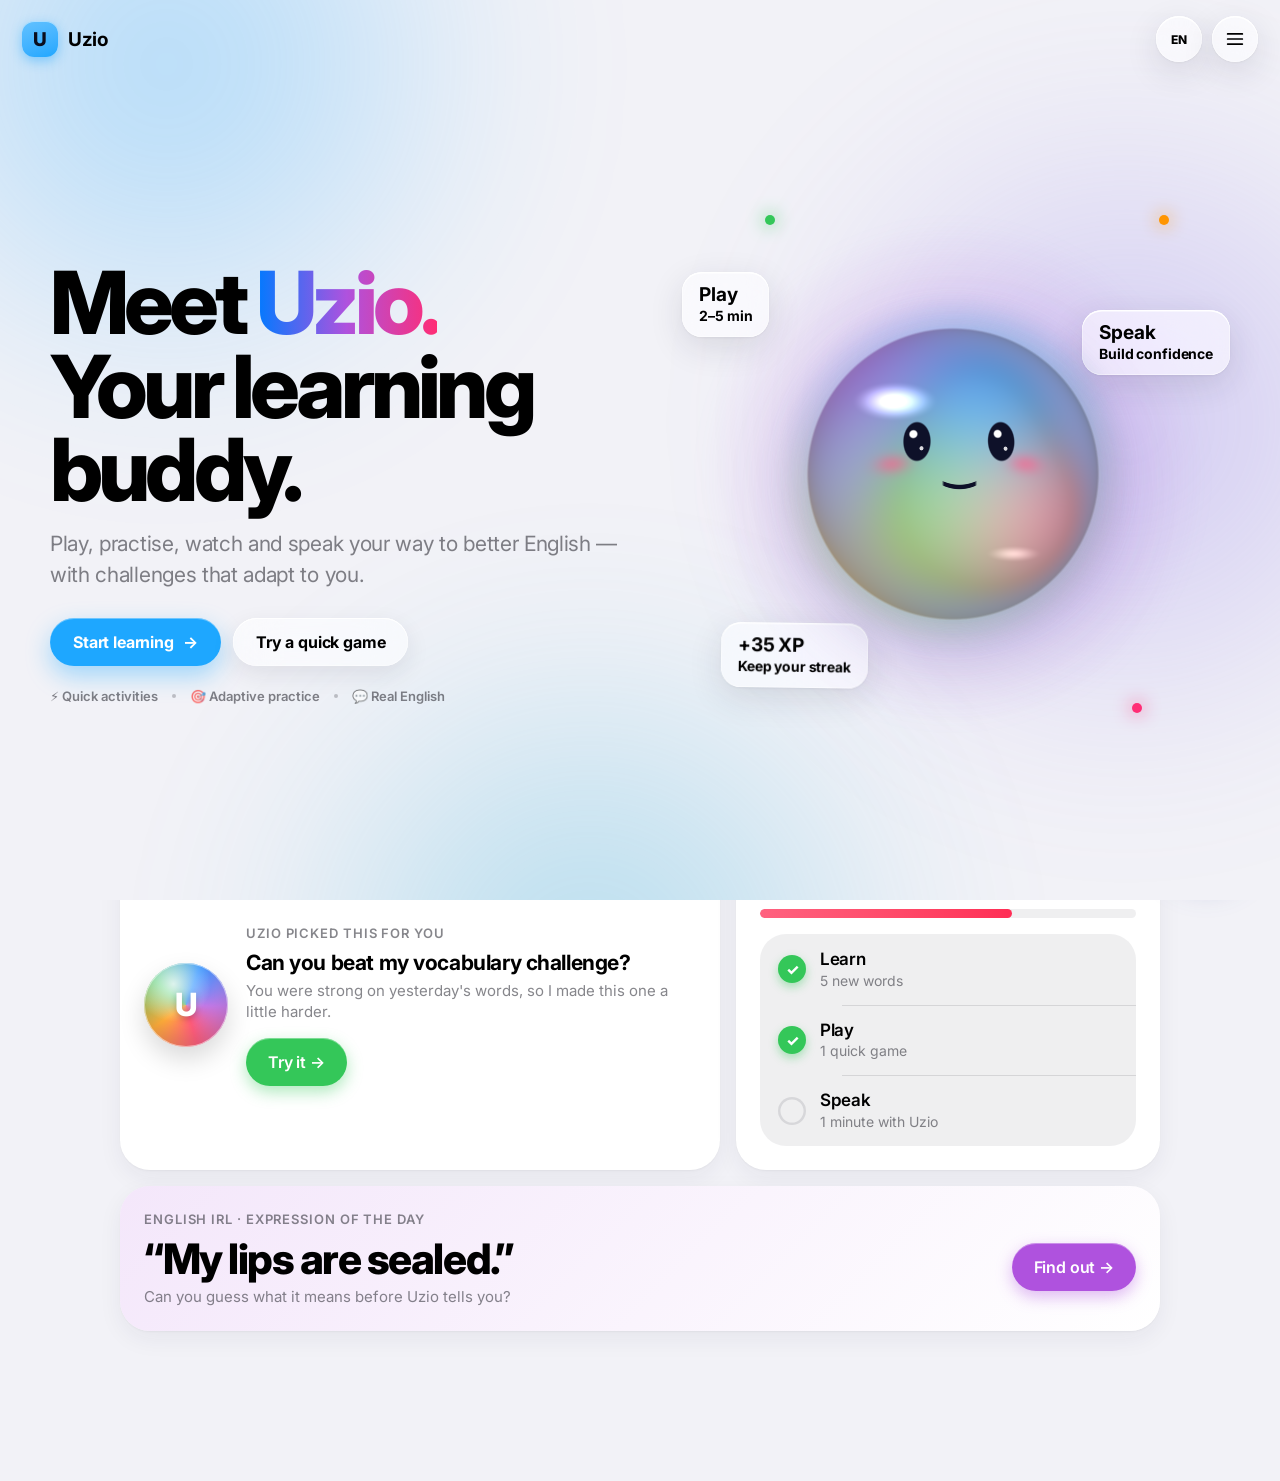
==== index.html @ 17de6596 "Create index.html" ====
<!doctype html>
<html lang="en">
<head>
<meta charset="utf-8">
<meta name="viewport" content="width=device-width,initial-scale=1,viewport-fit=cover">
<title>Uzio English</title>
<meta name="theme-color" content="#f2f2f7">
<link rel="preconnect" href="https://fonts.googleapis.com">
<link rel="preconnect" href="https://fonts.gstatic.com" crossorigin>
<link rel="stylesheet" href="https://fonts.googleapis.com/css2?family=Inter:wght@400;500;600;700;800&display=swap">
<style>
@property --accent { syntax: '<color>'; inherits: true; initial-value: #007AFF; }

:root {
  color-scheme: light;
  --font: "SF Pro Display", "SF Pro Text", -apple-system, BlinkMacSystemFont, "Inter", system-ui, sans-serif;
  --spring: cubic-bezier(.32, 1.25, .45, 1);
  --smooth: cubic-bezier(.32, .72, 0, 1);

  --bg: #f2f2f7;
  --card: #ffffff;
  --fg: #000000;
  --fg2: rgba(60, 60, 67, .62);
  --fill: rgba(120, 120, 128, .12);
  --fill2: rgba(120, 120, 128, .2);
  --sep: rgba(60, 60, 67, .14);

  --blue: #007AFF; --pink: #FF2D55; --green: #34C759; --purple: #AF52DE;
  --orange: #FF9500; --teal: #30B0C7; --indigo: #5856D6;

  --glass: rgba(255, 255, 255, .58);
  --glass-edge: rgba(255, 255, 255, .75);
  --spec: rgba(255, 255, 255, .95);
  --glass-shadow: 0 10px 34px rgba(30, 30, 60, .12), 0 1px 3px rgba(0, 0, 0, .06);
  --card-shadow: 0 1px 2px rgba(0, 0, 0, .04), 0 8px 24px rgba(30, 30, 60, .06);
  --wall: .34;
  --night: 0;
  --orb-shadow: rgba(40, 60, 150, .22);
  --accent: #007AFF;
  --ink: var(--accent-ink, var(--accent)); /* readable version of the accent for small text on light backgrounds */
}
@media (prefers-color-scheme: dark) {
  :root:not([data-theme="light"]) {
    color-scheme: dark;
    --bg: #000; --card: #1c1c1e; --fg: #fff;
    --fg2: rgba(235, 235, 245, .62);
    --fill: rgba(120, 120, 128, .24); --fill2: rgba(120, 120, 128, .36);
    --sep: rgba(84, 84, 88, .6);
    --blue: #0A84FF; --pink: #FF375F; --green: #30D158; --purple: #BF5AF2;
    --orange: #FF9F0A; --teal: #40C8E0; --indigo: #5E5CE6;
    --glass: rgba(58, 58, 62, .5); --glass-edge: rgba(255, 255, 255, .16); --spec: rgba(255, 255, 255, .28);
    --glass-shadow: 0 12px 40px rgba(0, 0, 0, .55), 0 1px 3px rgba(0, 0, 0, .4);
    --card-shadow: 0 1px 0 rgba(255, 255, 255, .04) inset, 0 10px 30px rgba(0, 0, 0, .4);
    --wall: .5; --night: 1; --orb-shadow: rgba(110, 130, 255, .3);
    --ink: var(--accent);
  }
}
:root[data-theme="dark"] {
  color-scheme: dark;
  --bg: #000; --card: #1c1c1e; --fg: #fff;
  --fg2: rgba(235, 235, 245, .62);
  --fill: rgba(120, 120, 128, .24); --fill2: rgba(120, 120, 128, .36);
  --sep: rgba(84, 84, 88, .6);
  --blue: #0A84FF; --pink: #FF375F; --green: #30D158; --purple: #BF5AF2;
  --orange: #FF9F0A; --teal: #40C8E0; --indigo: #5E5CE6;
  --glass: rgba(58, 58, 62, .5); --glass-edge: rgba(255, 255, 255, .16); --spec: rgba(255, 255, 255, .28);
  --glass-shadow: 0 12px 40px rgba(0, 0, 0, .55), 0 1px 3px rgba(0, 0, 0, .4);
  --card-shadow: 0 1px 0 rgba(255, 255, 255, .04) inset, 0 10px 30px rgba(0, 0, 0, .4);
  --wall: .5; --night: 1; --orb-shadow: rgba(110, 130, 255, .3);
  --ink: var(--accent);
}

* { box-sizing: border-box; -webkit-tap-highlight-color: transparent; }
html { scroll-behavior: smooth; transition: --accent 1s var(--smooth); }
body {
  margin: 0; min-height: 100vh;
  font-family: var(--font); font-size: 17px; line-height: 1.4;
  background: var(--bg); color: var(--fg);
  -webkit-font-smoothing: antialiased; text-rendering: optimizeLegibility;
  overflow-x: clip;
}
button { font: inherit; color: inherit; }
:focus-visible { outline: 3px solid color-mix(in srgb, var(--accent) 70%, transparent); outline-offset: 3px; }
::view-transition-old(root), ::view-transition-new(root) { animation: none; mix-blend-mode: normal; }
::view-transition-old(root) { z-index: 1; }
::view-transition-new(root) { z-index: 2; }

/* ---------- Wallpaper ---------- */
.wallpaper { position: fixed; inset: 0; z-index: -1; overflow: hidden; pointer-events: none; }
.wallpaper i { position: absolute; width: 60vmax; height: 60vmax; border-radius: 50%; filter: blur(80px); opacity: var(--wall); }
.wallpaper i:nth-child(1) { left: -18vmax; top: -24vmax; background: radial-gradient(circle, var(--accent), transparent 66%); animation: drift1 30s ease-in-out infinite alternate; }
.wallpaper i:nth-child(2) { right: -20vmax; top: 4vmax; background: radial-gradient(circle, color-mix(in srgb, var(--accent) 35%, var(--purple)), transparent 66%); animation: drift2 36s ease-in-out infinite alternate; }
.wallpaper i:nth-child(3) { left: 10vmax; bottom: -34vmax; background: radial-gradient(circle, color-mix(in srgb, var(--accent) 40%, var(--teal)), transparent 66%); animation: drift3 33s ease-in-out infinite alternate; }
@keyframes drift1 { to { translate: 22vmax 14vmax; scale: 1.25; } }
@keyframes drift2 { to { translate: -22vmax 12vmax; scale: .85; } }
@keyframes drift3 { to { translate: 18vmax -12vmax; scale: 1.2; } }

/* ---------- Liquid glass material ---------- */
.glass {
  background: var(--glass);
  -webkit-backdrop-filter: blur(30px) saturate(1.9);
  backdrop-filter: blur(30px) saturate(1.9);
  box-shadow:
    inset 0 0 0 .5px var(--glass-edge),
    inset 0 1.5px 0 var(--spec),
    inset 0 -1px 0 rgba(255, 255, 255, .08),
    var(--glass-shadow);
}

/* ---------- Top bar ---------- */
.bar {
  position: sticky; top: 0; z-index: 60;
  display: grid; grid-template-columns: 1fr auto 1fr; align-items: center;
  padding: calc(14px + env(safe-area-inset-top, 0px)) max(20px, env(safe-area-inset-right, 0px)) 14px max(20px, env(safe-area-inset-left, 0px));
}
.bar::before {
  content: ""; position: absolute; inset: 0 0 -26px; z-index: -1; pointer-events: none;
  -webkit-backdrop-filter: blur(18px); backdrop-filter: blur(18px);
  -webkit-mask-image: linear-gradient(#000 45%, transparent);
  mask-image: linear-gradient(#000 45%, transparent);
  background: linear-gradient(color-mix(in srgb, var(--bg) 80%, transparent), transparent);
  opacity: 0; transition: opacity .35s ease;
}
.bar.scrolled::before { opacity: 1; }

.brand { display: flex; align-items: center; gap: 10px; justify-self: start; text-decoration: none; color: var(--fg); font-weight: 700; font-size: 19px; letter-spacing: -.02em; }
.brand-mark {
  width: 34px; height: 34px; border-radius: 11px; display: grid; place-items: center;
  background: linear-gradient(160deg, color-mix(in srgb, var(--accent) 70%, #fff), var(--accent));
  color: #0b0e1d; font-weight: 800; font-size: 18px;
  box-shadow: inset 0 1px 0 rgba(255, 255, 255, .5), 0 4px 12px color-mix(in srgb, var(--accent) 45%, transparent);
  transition: background 1s var(--smooth);
}

.tabs { position: relative; display: flex; gap: 2px; padding: 4px; border-radius: 999px; justify-self: center; }
.tab {
  position: relative; z-index: 1; display: flex; align-items: center; gap: 8px;
  padding: 11px 17px; border-radius: 999px;
  color: var(--fg); text-decoration: none; font-weight: 600; font-size: 15px; line-height: 1; letter-spacing: -.01em;
  transition: color .35s ease, transform .4s var(--spring);
}
.tab:hover { transform: scale(1.04); }
.tab:active { transform: scale(.94); }
.tab svg { width: 21px; height: 21px; fill: none; stroke: currentColor; stroke-width: 1.9; stroke-linecap: round; stroke-linejoin: round; flex: none; }
.tab { background-color: transparent; transition: background-color .15s ease, color .2s ease, box-shadow .15s ease, transform .4s var(--spring); }
.tab:not([aria-current="page"]):hover { color: color-mix(in srgb, var(--c) 55%, var(--fg)); }
/* the solid neon pill fills in once the liquid drop arrives (.5s delay) */
.tab[aria-current="page"] {
  background-color: var(--c); color: #0b0e1d;
  box-shadow: inset 0 1px 0 rgba(255, 255, 255, .55), 0 4px 16px color-mix(in srgb, var(--c) 55%, transparent), 0 2px 0 color-mix(in srgb, var(--c) 60%, #0b0e1d);
  transition: background-color .35s ease .5s, color .35s ease .5s, box-shadow .3s ease .5s, transform .4s var(--spring);
}
.dropwrap { position: absolute; inset: -24px; z-index: 0; pointer-events: none; filter: url(#goo); opacity: 0; }
.dropwrap i { position: absolute; left: 0; top: 0; width: 0; height: 0; border-radius: 999px; }
.dropwrap .d-from { background: var(--c0, #1ea7ff); }
.dropwrap .d-head { background: var(--c1, #1ea7ff); }
.dropwrap .d-bridge { border-radius: 0; transform-origin: 0 50%; background: linear-gradient(90deg, var(--c0, #1ea7ff), var(--c1, #1ea7ff)); }

/* Desktop: keep the navigation fixed in its original top-centre position */
@media (min-width: 761px) {
  .bar { display: grid; grid-template-columns: 1fr auto 1fr; }
  .tabs { position: relative; z-index: 61; display: flex; gap: 2px; padding: 4px; justify-self: center; }
  .tab { position: relative; display: flex; align-items: center; justify-content: center; gap: 8px; padding: 11px 17px; }
}


/* ---------- Language chooser ---------- */
.actions { position: relative; justify-self: end; display: flex; align-items: center; gap: 10px; }
.lang { position: relative; }
.lang-btn { font-size: 12px; font-weight: 800; letter-spacing: .04em; }
.lang-btn .lang-code { line-height: 1; }
.lang-menu {
  position: absolute; right: 0; top: calc(100% + 10px); width: 210px; padding: 8px; border-radius: 26px;
  opacity: 0; visibility: hidden; pointer-events: none;
  transform: translateY(-8px) scale(.92); transform-origin: top right;
  transition: opacity .2s ease, transform .45s var(--spring), visibility .2s;
}
.lang.open .lang-menu { opacity: 1; visibility: visible; pointer-events: auto; transform: none; }
.lang-option { justify-content: flex-start; }
.lang-option .flag { width: 28px; text-align: center; font-size: 19px; }
.lang-option .lang-name { flex: 1; }
.lang-option .lang-check { width: 18px; text-align: center; color: var(--accent); font-weight: 800; opacity: 0; }
.lang-option[aria-current="true"] { background: color-mix(in srgb, var(--accent) 12%, transparent); }
.lang-option[aria-current="true"] .lang-check { opacity: 1; }
@media (max-width: 760px) {
  .actions { gap: 8px; }
  .round-btn { width: 44px; height: 44px; }
  .lang-menu { width: min(210px, calc(100vw - 32px)); }
}

/* ---------- Back to top ---------- */
.back-top {
  position: fixed; z-index: 85; left: max(18px, env(safe-area-inset-left, 0px)); bottom: calc(18px + env(safe-area-inset-bottom, 0px));
  display: inline-flex; align-items: center; gap: 9px; padding: 11px 15px; border: 0; border-radius: 999px; cursor: pointer;
  color: var(--fg); font-size: 14px; font-weight: 700; letter-spacing: -.01em;
  opacity: 0; visibility: hidden; pointer-events: none; transform: translateY(10px) scale(.96);
  transition: opacity .25s ease, transform .4s var(--spring), visibility .25s;
}
.back-top.show { opacity: 1; visibility: visible; pointer-events: auto; transform: none; }
.back-top:hover { transform: translateY(-2px) scale(1.03); }
.back-top:active { transform: scale(.95); }
.back-top svg { width: 18px; height: 18px; fill: none; stroke: currentColor; stroke-width: 2; stroke-linecap: round; stroke-linejoin: round; }

.acct { position: relative; justify-self: end; }
.round-btn {
  width: 46px; height: 46px; padding: 0; border: 0; border-radius: 50%; cursor: pointer; display: grid; place-items: center;
  color: var(--fg); transition: transform .4s var(--spring);
}
.round-btn:hover { transform: scale(1.07); }
.round-btn:active { transform: scale(.92); }
.round-btn svg { width: 22px; height: 22px; fill: none; stroke: currentColor; stroke-width: 1.9; stroke-linecap: round; stroke-linejoin: round; }
.round-btn .hl { transform-box: fill-box; transform-origin: center; transition: transform .35s var(--spring), opacity .2s ease; }
.acct.open .hl:nth-child(1) { transform: translateY(5.5px) rotate(45deg); }
.acct.open .hl:nth-child(2) { opacity: 0; }
.acct.open .hl:nth-child(3) { transform: translateY(-5.5px) rotate(-45deg); }
.menu {
  position: absolute; right: 0; top: calc(100% + 10px); width: 258px; padding: 8px; border-radius: 26px;
  opacity: 0; visibility: hidden; pointer-events: none;
  transform: translateY(-8px) scale(.92); transform-origin: top right;
  transition: opacity .2s ease, transform .45s var(--spring), visibility .2s;
}
.acct.open .menu { opacity: 1; visibility: visible; pointer-events: auto; transform: none; }
.menu-head { display: flex; align-items: center; gap: 12px; padding: 10px 10px 12px; }
.avatar { width: 40px; height: 40px; border-radius: 50%; display: grid; place-items: center; font-weight: 700; color: #fff; background: linear-gradient(160deg, var(--pink), var(--orange)); }
.menu-head b { display: block; font-size: 16px; letter-spacing: -.01em; }
.menu-head small { color: var(--fg2); font-size: 13px; }
.menu-item {
  width: 100%; display: flex; align-items: center; justify-content: space-between; gap: 12px;
  padding: 12px 12px; border: 0; border-radius: 16px; background: transparent; cursor: pointer; text-align: left;
  font-size: 16px; font-weight: 500; transition: background .2s ease;
}
.menu-item:hover { background: var(--fill); }
.menu-item svg { width: 20px; height: 20px; fill: none; stroke: var(--fg2); stroke-width: 1.8; stroke-linecap: round; stroke-linejoin: round; }
.menu hr { border: 0; height: .5px; background: var(--sep); margin: 6px 12px; }
/* ---------- Theme switch (sun / moon) ---------- */
.switch {
  position: relative; width: 44px; height: 22px; padding: 0; flex: none; overflow: hidden; cursor: pointer; background: transparent;
  zoom: 1.3; /* makes the whole switch 30% bigger */
  border: 1px solid color-mix(in srgb, var(--fg) 22%, transparent); border-radius: 999px;
  box-shadow: 0 6px 16px -6px rgba(0, 0, 0, .3), inset 0 1px 0 rgba(255, 255, 255, .35);
  transition: transform .3s cubic-bezier(.3, 1.6, .5, 1);
}
.switch:hover { transform: scale(1.06); }
.switch:active { transform: scale(.95); }
.switch .track { position: absolute; inset: 0; }
.switch .t-day { background: linear-gradient(180deg, #6fc3ff, #c4e9ff); }
.switch .t-night { background: linear-gradient(180deg, #131d4d, #060a22); opacity: var(--night); transition: opacity .8s ease; }
.switch .ic { position: absolute; top: 50%; width: 10px; height: 10px; margin-top: -5px; }
.switch .stars, .switch .clouds { position: absolute; inset: 0; transition: opacity .7s ease, transform .8s cubic-bezier(.3, 1.3, .5, 1); }
.switch .stars { opacity: var(--night); transform: translateY(calc((1 - var(--night)) * -10px)); }
.switch .stars i { position: absolute; width: 1.5px; height: 1.5px; border-radius: 50%; background: #fff; box-shadow: 0 0 5px #fff; animation: twinkle 2.6s ease-in-out infinite alternate; }
.switch .stars i:nth-child(1) { left: 6px; top: 4px; }
.switch .stars i:nth-child(2) { left: 12px; top: 12px; width: 1.2px; height: 1.2px; animation-delay: -.8s; }
.switch .stars i:nth-child(3) { left: 4px; top: 13px; width: 1.2px; height: 1.2px; animation-delay: -1.5s; }
.switch .stars i:nth-child(4) { left: 17px; top: 5px; width: 1.2px; height: 1.2px; animation-delay: -2s; }
.switch .stars i:nth-child(5) { left: 10px; top: 7px; width: 1.2px; height: 1.2px; animation-delay: -1.1s; }
.switch .clouds { opacity: calc(1 - var(--night)); transform: translateY(calc(var(--night) * 12px)); }
.switch .clouds i { position: absolute; border-radius: 999px; background: #fff; }
.switch .clouds i:nth-child(1) { right: 4px; bottom: 2px; width: 16px; height: 6px; }
.switch .clouds i:nth-child(2) { right: 12px; bottom: 6px; width: 9px; height: 5px; }
@keyframes twinkle { from { opacity: .35; scale: .8; } to { opacity: 1; scale: 1.25; } }
.switch .knob {
  position: absolute; left: 2px; top: 2px; width: 16px; height: 16px; border-radius: 50%; background: #fff;
  box-shadow: 0 1px 4px rgba(0, 0, 0, .35); transform: translateX(calc(var(--night) * 22px));
  transition: transform .4s cubic-bezier(.3, 1.4, .5, 1);
}
.switch .knob .ic { left: 50%; right: auto; margin: -5px 0 0 -5px; color: #1b1f33; opacity: 1; transition: opacity .3s ease; fill: none; stroke: currentColor; stroke-width: 2; stroke-linecap: round; stroke-linejoin: round; }
.switch .knob .ic.s { opacity: calc(1 - var(--night)); color: #f59e0b; }
.switch .knob .ic.m { opacity: var(--night); color: #3b4380; }
.theming, .theming *, .theming *::before, .theming *::after { transition-property: background-color, color, border-color, box-shadow !important; transition-duration: .8s !important; transition-timing-function: ease !important; }

/* ---------- Page ---------- */
main { width: min(1080px, 100%); margin: 0 auto; padding: 22px max(20px, env(safe-area-inset-right, 0px)) 150px max(20px, env(safe-area-inset-left, 0px)); }
.large { display: grid; gap: 12px; margin-bottom: 30px; max-width: 760px; }
.eyebrow { display: inline-flex; align-items: center; gap: 9px; font-size: 13px; font-weight: 600; letter-spacing: .08em; text-transform: uppercase; color: var(--fg2); }
.eyebrow::before { content: ""; width: 9px; height: 9px; border-radius: 50%; background: var(--accent); box-shadow: 0 0 0 4px color-mix(in srgb, var(--accent) 22%, transparent); }
h1 { margin: 0; font-size: clamp(36px, 6.4vw, 60px); line-height: 1.03; font-weight: 800; letter-spacing: -.035em; text-wrap: balance; }
.large p { margin: 0; max-width: 52ch; font-size: 19px; line-height: 1.45; color: var(--fg2); letter-spacing: -.01em; }
.large.swap .t { animation: rise .6s var(--smooth) both; }
.large.swap .t:nth-child(2) { animation-delay: .04s; }
.large.swap .t:nth-child(3) { animation-delay: .08s; }
@keyframes rise { from { opacity: 0; transform: translateY(6px); } }

.dash { display: grid; grid-template-columns: repeat(12, minmax(0, 1fr)); gap: 16px; }
.dash > * { min-width: 0; }
.s12 { grid-column: span 12; } .s7 { grid-column: span 7; } .s5 { grid-column: span 5; } .s6 { grid-column: span 6; }
@media (max-width: 860px) { .s7, .s5, .s6 { grid-column: span 12; } }
.panel:not(.quiet) .dash > * { animation: pop .6s var(--smooth) both; }
@keyframes pop { from { opacity: 0; transform: translateY(8px); } }
/* page-to-page: old content fades out softly before the new one fades in */
.panel, .large { transition: opacity .22s ease; }
.panel.is-out, .large.is-out { opacity: 0; }

.sec { display: flex; align-items: baseline; justify-content: space-between; margin: 14px 4px 0; font-size: 24px; font-weight: 700; letter-spacing: -.025em; }
.sec small { font-size: 15px; font-weight: 500; color: var(--ink); letter-spacing: -.01em; }

.card { position: relative; padding: 24px; border-radius: 30px; background: var(--card); box-shadow: var(--card-shadow); overflow: hidden; }
.card h2 { display: flex; align-items: baseline; justify-content: space-between; gap: 10px; margin: 0 0 14px; font-size: 22px; font-weight: 700; letter-spacing: -.025em; }
.hint { font-size: 14px; font-weight: 500; color: var(--fg2); letter-spacing: -.005em; }
.kicker { margin-bottom: 8px; font-size: 13px; font-weight: 600; letter-spacing: .07em; text-transform: uppercase; color: var(--fg2); }
.sub { margin: 4px 0 0; color: var(--fg2); font-size: 15px; line-height: 1.4; }
.q { margin: 0 0 12px; font-size: 19px; font-weight: 600; letter-spacing: -.015em; }
@supports (corner-shape: squircle) { .card, .tile, .app-icon, .thumb, .group { corner-shape: squircle; } }

.chips { display: flex; flex-wrap: wrap; gap: 8px; margin-top: 14px; }
.chip {
  display: inline-flex; align-items: center; gap: 5px; padding: 7px 12px; border-radius: 999px;
  font-size: 13px; font-weight: 600; line-height: 1; white-space: nowrap;
  color: color-mix(in srgb, var(--c, var(--accent)) 80%, var(--fg));
  background: color-mix(in srgb, var(--c, var(--accent)) 15%, transparent);
}
.bar-track { height: 9px; border-radius: 99px; background: var(--fill); overflow: hidden; }
.bar-track > i { display: block; height: 100%; width: var(--w, 0%); border-radius: inherit; background: linear-gradient(90deg, color-mix(in srgb, var(--c, var(--accent)) 75%, #fff), var(--c, var(--accent))); animation: grow 1.1s var(--smooth) .25s both; }
@keyframes grow { from { width: 0; } }

.btn {
  display: inline-flex; align-items: center; justify-content: center; gap: 8px; padding: 13px 22px; border: 0; border-radius: 999px; cursor: pointer;
  background: var(--c, var(--accent)); color: #fff; font-size: 16px; font-weight: 600; letter-spacing: -.01em; text-decoration: none;
  box-shadow: inset 0 1px 0 rgba(255, 255, 255, .35), 0 6px 16px color-mix(in srgb, var(--c, var(--accent)) 40%, transparent);
  transition: transform .4s var(--spring), filter .2s ease;
}
.btn:hover { filter: brightness(1.07); transform: scale(1.04); }
.btn:active { transform: scale(.94); }
.btn.soft { background: color-mix(in srgb, var(--c, var(--accent)) 15%, transparent); color: var(--c, var(--accent)); box-shadow: none; padding: 9px 18px; font-size: 15px; font-weight: 700; }
.btn.white { background: #fff; color: var(--c, var(--blue)); box-shadow: 0 8px 20px rgba(0, 0, 0, .18); }
.card > .btn, .info > .btn { margin-top: 16px; }

/* app-icon tiles */
.tiles { display: grid; grid-template-columns: repeat(4, minmax(0, 1fr)); gap: 16px; }
@media (max-width: 960px) { .tiles { grid-template-columns: repeat(2, minmax(0, 1fr)); } }
@media (max-width: 420px) { .tiles { gap: 12px; } }
.tile {
  position: relative; display: flex; flex-direction: column; align-items: flex-start; min-height: 190px; padding: 20px; border: 0; border-radius: 30px;
  background: var(--card); box-shadow: var(--card-shadow); text-align: left; cursor: pointer; overflow: hidden;
  transition: transform .55s var(--spring), box-shadow .3s ease;
}
.tile::after { content: ""; position: absolute; right: -50px; top: -50px; width: 140px; height: 140px; border-radius: 50%; background: var(--c); opacity: .1; filter: blur(8px); transition: opacity .4s ease, transform .6s var(--smooth); }
.tile:hover { transform: perspective(800px) rotateX(var(--rx, 0deg)) rotateY(var(--ry, 0deg)) translateY(-5px) scale(1.02); box-shadow: 0 20px 44px color-mix(in srgb, var(--c) 22%, transparent), var(--card-shadow); }
.tile:hover::after { opacity: .22; transform: scale(1.4); }
.tile:active { transform: scale(.96); }
/* tilt: the card leans toward the pointer, a soft glint follows it and the icon drifts a little */
.tile::before { content: ""; position: absolute; inset: 0; border-radius: inherit; pointer-events: none; opacity: 0; transition: opacity .3s ease; background: radial-gradient(circle at var(--gx, 50%) var(--gy, 50%), color-mix(in srgb, var(--c) 22%, transparent), transparent 60%); }
.tile.tilting::before { opacity: 1; }
.tile.tilting, .thumb.tilting { transition: transform .12s ease-out, box-shadow .3s ease; }
.tile .app-icon { translate: calc(var(--px, 0) * 7px) calc(var(--py, 0) * 7px); transition: translate .18s ease-out; }
.app-icon {
  width: 58px; height: 58px; display: grid; place-items: center; border-radius: 18px; font-size: 29px; margin-bottom: 18px;
  background: linear-gradient(180deg, color-mix(in srgb, var(--c) 65%, #fff), var(--c));
  box-shadow: inset 0 1px 0 rgba(255, 255, 255, .55), 0 8px 18px color-mix(in srgb, var(--c) 38%, transparent);
}
.tile b { font-size: 19px; font-weight: 700; letter-spacing: -.02em; line-height: 1.15; }
.tile small { margin-top: 5px; color: var(--fg2); font-size: 14px; line-height: 1.35; }
.tile .metas { display: flex; flex-wrap: wrap; gap: 6px; margin-top: auto; padding-top: 16px; }
.mini { padding: 5px 9px; border-radius: 99px; background: color-mix(in srgb, var(--c) 14%, transparent); color: color-mix(in srgb, var(--c) 78%, var(--fg)); font-size: 11.5px; font-weight: 700; }

/* hero gradient card */
.hero {
  display: grid; grid-template-columns: 1fr auto; gap: 20px; align-items: center; padding: 30px; color: #fff;
  background: radial-gradient(120% 140% at 100% 0%, color-mix(in srgb, var(--purple) 70%, transparent), transparent 55%), linear-gradient(135deg, color-mix(in srgb, var(--blue) 88%, #fff), var(--indigo));
  box-shadow: 0 24px 54px color-mix(in srgb, var(--blue) 38%, transparent), inset 0 1px 0 rgba(255, 255, 255, .4);
}
.hero::after { content: ""; position: absolute; right: -80px; bottom: -120px; width: 320px; height: 320px; border-radius: 50%; background: rgba(255, 255, 255, .14); filter: blur(10px); pointer-events: none; }
.hero .kicker { color: rgba(255, 255, 255, .78); }
.hero-title { margin: 2px 0 6px; font-size: clamp(30px, 4.6vw, 46px); font-weight: 800; letter-spacing: -.035em; line-height: 1.04; }
.hero .sub { color: rgba(255, 255, 255, .82); font-size: 17px; margin-bottom: 18px; }
.hero .bar-track { background: rgba(255, 255, 255, .28); max-width: 420px; }
.hero .bar-track > i { background: #fff; }
.hero .chip { background: rgba(255, 255, 255, .2); color: #fff; }
@media (max-width: 700px) { .hero { grid-template-columns: 1fr; padding: 24px; } .hero .btn { justify-self: start; } }

.uzio-pick { display: flex; gap: 18px; align-items: center; }
.uzio-mini {
  position: relative; width: 84px; height: 84px; flex: none; border-radius: 50%; display: grid; place-items: center; color: #fff; font-size: 32px; font-weight: 800; overflow: hidden;
  background: conic-gradient(from 20deg, var(--blue), var(--purple), var(--pink), var(--orange), var(--green), var(--blue));
  box-shadow: inset 0 0 0 1px rgba(255, 255, 255, .5), inset 0 -10px 18px rgba(0, 0, 0, .15), 0 12px 26px rgba(0, 0, 0, .15);
}
.uzio-mini::before { content: ""; position: absolute; inset: 0; background: radial-gradient(circle at 35% 25%, rgba(255, 255, 255, .8), transparent 45%), rgba(255, 255, 255, .22); }
.uzio-mini span { position: relative; text-shadow: 0 2px 6px rgba(0, 0, 0, .25); }
.uzio-pick b { display: block; font-size: 21px; letter-spacing: -.02em; line-height: 1.2; margin-bottom: 3px; }

/* grouped list (inset grouped, like Settings) */
.group { border-radius: 26px; background: var(--card); box-shadow: var(--card-shadow); overflow: hidden; }
.row { display: flex; align-items: center; gap: 14px; padding: 14px 18px; position: relative; }
.row + .row::before { content: ""; position: absolute; left: 82px; right: 0; top: 0; height: .5px; background: var(--sep); }
.row .app-icon { width: 46px; height: 46px; margin: 0; border-radius: 14px; font-size: 23px; }
.row .info { flex: 1; min-width: 0; }
.row .info b { display: block; font-size: 17px; font-weight: 600; letter-spacing: -.015em; }
.row .info small { display: block; color: var(--fg2); font-size: 14px; line-height: 1.35; }
.check { width: 28px; height: 28px; flex: none; border-radius: 50%; display: grid; place-items: center; font-size: 15px; font-weight: 800; color: #fff; background: var(--green); box-shadow: 0 4px 10px color-mix(in srgb, var(--green) 40%, transparent); }
.check.todo { background: transparent; box-shadow: inset 0 0 0 2.5px var(--fill2); color: transparent; }

.suggest { display: flex; flex-direction: column; gap: 9px; }
.suggest button {
  padding: 12px 16px; border: 0; border-radius: 18px; text-align: left; cursor: pointer; background: var(--fill); font-size: 15px; font-weight: 500; color: var(--fg);
  transition: transform .4s var(--spring), background .2s ease;
}
.suggest button:hover { background: color-mix(in srgb, var(--accent) 14%, var(--fill)); transform: translateX(4px); }
.suggest button:active { transform: scale(.97); }

.quote { display: flex; align-items: center; justify-content: space-between; gap: 22px; flex-wrap: wrap; background: linear-gradient(135deg, color-mix(in srgb, var(--purple) 14%, var(--card)), var(--card)); }
.quote blockquote { margin: 6px 0 4px; font-size: clamp(28px, 4.4vw, 42px); font-weight: 800; letter-spacing: -.035em; line-height: 1.1; }

/* video cards */
.vgrid { display: grid; grid-template-columns: repeat(auto-fill, minmax(260px, 1fr)); gap: 22px 18px; }
.thumb {
  position: relative; display: block; width: 100%; aspect-ratio: 16 / 10; padding: 0; border: 0; border-radius: 26px; overflow: hidden; cursor: pointer;
  background: linear-gradient(145deg, color-mix(in srgb, var(--c) 70%, #fff), var(--c) 55%, color-mix(in srgb, var(--c) 60%, #000));
  box-shadow: 0 14px 30px color-mix(in srgb, var(--c) 30%, transparent), inset 0 1px 0 rgba(255, 255, 255, .45);
  transition: transform .55s var(--spring);
}
.thumb::before { content: ""; position: absolute; inset: 0; background: radial-gradient(circle at var(--gx, 25%) var(--gy, 10%), rgba(255, 255, 255, .4), transparent 55%); }
.thumb:hover { transform: perspective(800px) rotateX(var(--rx, 0deg)) rotateY(var(--ry, 0deg)) scale(1.03); }
.thumb:active { transform: scale(.97); }
.thumb .emo { position: absolute; right: 18px; top: 8px; font-size: 76px; filter: drop-shadow(0 10px 14px rgba(0, 0, 0, .25)); translate: calc(var(--px, 0) * 10px) calc(var(--py, 0) * 8px); transition: transform .6s var(--spring), translate .18s ease-out; }
.thumb:hover .emo { transform: scale(1.12) rotate(-6deg); }
.thumb .play { position: absolute; left: 14px; bottom: 14px; width: 48px; height: 48px; border-radius: 50%; display: grid; place-items: center; padding-left: 3px; color: #fff; font-size: 16px; background: rgba(255, 255, 255, .26); -webkit-backdrop-filter: blur(14px) saturate(1.6); backdrop-filter: blur(14px) saturate(1.6); box-shadow: inset 0 0 0 .5px rgba(255, 255, 255, .6), inset 0 1px 0 rgba(255, 255, 255, .7); }
.thumb .new { position: absolute; left: 14px; top: 14px; padding: 5px 10px; border-radius: 99px; background: #fff; color: #000; font-size: 11px; font-weight: 800; letter-spacing: .06em; }
.vmeta { display: flex; justify-content: space-between; gap: 10px; margin-top: 12px; padding: 0 4px; }
.vmeta h3 { margin: 0 0 2px; font-size: 17px; font-weight: 600; letter-spacing: -.015em; line-height: 1.25; }
.star { flex: none; width: 40px; height: 40px; border-radius: 50%; border: 0; background: var(--fill); font-size: 19px; line-height: 1; cursor: pointer; transition: transform .4s var(--spring); }
.star:hover { transform: scale(1.12); } .star:active { transform: scale(.88); }
.star.on { color: var(--orange); background: color-mix(in srgb, var(--orange) 18%, transparent); }

/* quest */
.lvl { display: flex; align-items: center; gap: 22px; }
.ring { position: relative; width: 132px; height: 132px; flex: none; }
.ring svg { width: 100%; height: 100%; transform: rotate(-90deg); }
.ring circle { fill: none; stroke-width: 14; stroke-linecap: round; }
.ring .tr { stroke: var(--fill); }
.ring .pr { transition: stroke-dashoffset 1.4s var(--smooth) .3s; }
.ring .mid { position: absolute; inset: 0; display: grid; place-content: center; text-align: center; }
.ring b { font-size: 42px; font-weight: 800; line-height: 1; letter-spacing: -.04em; }
.ring span { margin-top: 3px; font-size: 10px; font-weight: 700; letter-spacing: .16em; color: var(--fg2); }
.big { font-size: 30px; font-weight: 800; letter-spacing: -.03em; line-height: 1.1; }
.week { display: grid; grid-template-columns: repeat(7, 1fr); gap: 8px; text-align: center; margin: 16px 0 14px; }
.day { display: grid; gap: 8px; justify-items: center; font-size: 12px; font-weight: 600; color: var(--fg2); }
.day i { width: 40px; height: 40px; border-radius: 50%; display: grid; place-items: center; font-style: normal; font-size: 19px; background: var(--fill); }
.day.done i { background: linear-gradient(160deg, var(--orange), var(--pink)); box-shadow: 0 6px 14px color-mix(in srgb, var(--pink) 35%, transparent); }
.day.today i { background: transparent; box-shadow: inset 0 0 0 3px var(--accent); }
.day.today { color: var(--fg); }
.badges { display: grid; grid-template-columns: repeat(auto-fill, minmax(150px, 1fr)); gap: 14px; }
.badge { display: grid; justify-items: center; gap: 6px; padding: 20px 12px 16px; text-align: center; border-radius: 24px; background: var(--fill); transition: transform .5s var(--spring); }
.badge:hover { transform: translateY(-4px) scale(1.03); }
.badge .coin { width: 70px; height: 70px; border-radius: 50%; display: grid; place-items: center; font-size: 34px; margin-bottom: 4px; background: radial-gradient(circle at 30% 25%, color-mix(in srgb, var(--c) 45%, #fff), var(--c) 65%); box-shadow: inset 0 0 0 3px rgba(255, 255, 255, .45), inset 0 -6px 10px rgba(0, 0, 0, .15), 0 10px 20px color-mix(in srgb, var(--c) 38%, transparent); }
.badge b { font-size: 15px; font-weight: 700; letter-spacing: -.01em; }
.badge small { color: var(--fg2); font-size: 12.5px; line-height: 1.3; }
.badge.lock { background: transparent; box-shadow: inset 0 0 0 1.5px var(--sep); }
.badge.lock .coin { background: var(--fill2); box-shadow: none; filter: grayscale(1); opacity: .6; }

/* ---------- Uzio orb (WebGL) ---------- */
.uzio-orb { position: fixed; z-index: 80; right: max(10px, env(safe-area-inset-right, 0px)); bottom: calc(6px + env(safe-area-inset-bottom, 0px)); display: block; color: var(--fg); text-decoration: none; outline: none; cursor: pointer; }
.orb-body { position: relative; display: block; width: 128px; height: 128px; animation: orbfloat 4.2s ease-in-out infinite; filter: drop-shadow(0 10px 14px var(--orb-shadow)); }
.uzio-orb canvas { display: block; width: 100%; height: 100%; }
.orb-fx { position: absolute; inset: 0; pointer-events: none; overflow: visible; }
.hat { position: absolute; inset: 0; opacity: 0; transform-origin: 50% 28%; will-change: transform, opacity; }
.hat svg { display: block; width: 100%; height: 100%; overflow: visible; }
.hat .prop { transform-box: fill-box; transform-origin: center; animation: propspin .38s linear infinite; }
@keyframes propspin { 0% { transform: scaleX(1); } 50% { transform: scaleX(-1); } 100% { transform: scaleX(1); } }
.orb-label {
  position: absolute; z-index: 2; right: calc(100% - 42px); bottom: calc(100% - 36px);
  padding: 12px 18px; border-radius: 999px; font-size: 15px; font-weight: 600; white-space: nowrap; color: var(--fg);
  opacity: 0; pointer-events: none; transform: translate(16px, 12px) scale(.8); transform-origin: right bottom;
  transition: opacity .25s ease, transform .55s var(--spring);
}
.uzio-orb:hover .orb-label, .uzio-orb:focus-visible .orb-label { opacity: 1; transform: translate(0, 0) scale(1); }
.uzio-orb.no-gl canvas { background: conic-gradient(from 0deg, #1ea7ff, #ff2d75, #b8ff1f, #b44dff, #ffa11a, #1ea7ff); clip-path: circle(37%); }
@keyframes orbfloat { 50% { transform: translateY(-5px); } }

/* ---------- Toast ---------- */
.toast {
  position: fixed; z-index: 200; left: 50%; bottom: calc(26px + env(safe-area-inset-bottom, 0px)); max-width: calc(100vw - 32px);
  padding: 14px 22px; border-radius: 999px; background: rgba(20, 20, 24, .88); color: #fff; font-size: 15px; font-weight: 600; letter-spacing: -.01em;
  -webkit-backdrop-filter: blur(20px) saturate(1.6); backdrop-filter: blur(20px) saturate(1.6);
  box-shadow: inset 0 0 0 .5px rgba(255, 255, 255, .22), 0 18px 40px rgba(0, 0, 0, .35);
  opacity: 0; transform: translate(-50%, 24px) scale(.9); pointer-events: none;
  transition: opacity .25s ease, transform .55s var(--spring);
}
.toast.show { opacity: 1; transform: translate(-50%, 0) scale(1); }

/* ---------- Onboarding ---------- */
.onb {
  position: fixed; inset: 0; z-index: 150; display: grid; place-items: center; padding: 20px;
  background: color-mix(in srgb, var(--bg) 55%, transparent);
  -webkit-backdrop-filter: blur(22px) saturate(1.4); backdrop-filter: blur(22px) saturate(1.4);
  opacity: 0; visibility: hidden; transition: opacity .35s ease, visibility .35s;
}
.onb.show { opacity: 1; visibility: visible; }
.onb-card {
  width: min(460px, 100%); max-height: calc(100dvh - 40px); overflow: auto; padding: 30px 26px 22px; border-radius: 34px; text-align: center;
  background: color-mix(in srgb, var(--card) 84%, transparent);
  transform: translateY(14px) scale(.96); transition: transform .6s var(--spring);
}
.onb.show .onb-card { transform: none; }
.onb-orb { width: 92px; height: 92px; margin: 0 auto 16px; font-size: 36px; animation: orbfloat 4.2s ease-in-out infinite; }
.onb-step { animation: rise .5s var(--smooth) both; }
.onb-title { margin: 0 0 6px; font-size: 28px; font-weight: 800; letter-spacing: -.03em; line-height: 1.1; text-wrap: balance; }
.onb-sub { margin: 0; color: var(--fg2); font-size: 16px; line-height: 1.4; }
.onb-input {
  width: 100%; margin-top: 18px; padding: 15px 18px; border: 0; border-radius: 18px; background: var(--fill); color: var(--fg);
  font: inherit; font-size: 19px; font-weight: 600; text-align: center;
}
.onb-input::placeholder { color: var(--fg2); font-weight: 500; }
.onb-choices { display: grid; gap: 10px; margin-top: 18px; }
.opt {
  display: flex; align-items: center; gap: 14px; padding: 14px 16px; border: 0; border-radius: 20px; background: var(--fill); text-align: left; cursor: pointer;
  transition: transform .4s var(--spring), background .2s ease, box-shadow .2s ease;
}
.opt:hover { transform: scale(1.02); }
.opt:active { transform: scale(.97); }
.opt .e { font-size: 28px; line-height: 1; }
.opt b { display: block; font-size: 17px; font-weight: 700; letter-spacing: -.01em; }
.opt small { display: block; margin-top: 2px; color: var(--fg2); font-size: 13.5px; line-height: 1.3; }
.onb-chips { display: flex; flex-wrap: wrap; justify-content: center; gap: 9px; margin-top: 18px; }
.pick {
  padding: 11px 16px; border: 0; border-radius: 999px; background: var(--fill); font-size: 16px; font-weight: 600; cursor: pointer;
  transition: transform .4s var(--spring), background .2s ease, box-shadow .2s ease;
}
.pick:hover { transform: scale(1.05); }
.pick:active { transform: scale(.94); }
.opt[aria-pressed="true"], .pick[aria-pressed="true"] { background: color-mix(in srgb, var(--accent) 18%, var(--card)); box-shadow: inset 0 0 0 2.5px var(--accent); }
.onb-foot { display: grid; grid-template-columns: 1fr auto 1fr; align-items: center; gap: 10px; margin-top: 24px; }
#onbLeft { justify-self: start; }
#onbRight { justify-self: end; }
.onb-skip { padding: 9px 10px; border: 0; border-radius: 12px; background: transparent; color: var(--fg2); font-size: 15px; font-weight: 600; cursor: pointer; }
.onb-skip:hover { color: var(--fg); }
.dots { display: flex; gap: 7px; }
.dots i { width: 8px; height: 8px; border-radius: 99px; background: var(--fill2); transition: width .4s var(--spring), background .3s ease; }
.dots i.on { width: 22px; background: var(--accent); }
.btn:disabled { opacity: .45; pointer-events: none; filter: saturate(.6); }
@media (max-width: 420px) { .onb-card { padding: 24px 18px 18px; } .onb-title { font-size: 25px; } }

/* ---------- Mobile: iOS tab bar at the bottom ---------- */
@media (max-width: 760px) {
  .bar { grid-template-columns: 1fr auto; padding-bottom: 10px; }
  .tabs {
    position: fixed; z-index: 70; left: 50%; bottom: calc(12px + env(safe-area-inset-bottom, 0px)); transform: translateX(-50%);
    width: min(440px, calc(100vw - 24px)); justify-content: space-between; padding: 5px; gap: 0;
  }
  .tab { flex: 1; flex-direction: column; gap: 4px; padding: 9px 4px 8px; font-size: 10.5px; justify-content: center; }
  .tab svg { width: 25px; height: 25px; }
  main { padding-bottom: 190px; }
  .uzio-orb { bottom: calc(78px + env(safe-area-inset-bottom, 0px)); }
  .orb-body { width: 104px; height: 104px; }
  .orb-label { display: none; }
  .toast { bottom: calc(102px + env(safe-area-inset-bottom, 0px)); }
  .large p { font-size: 17px; }
  .lvl { flex-direction: column; align-items: flex-start; }
  .row .btn { padding: 8px 14px; }
  .row + .row::before { left: 78px; }
  .back-top { bottom: calc(92px + env(safe-area-inset-bottom, 0px)); padding: 10px 13px; }
}

@media (prefers-reduced-motion: reduce) {
  *, *::before, *::after { animation-duration: .01ms !important; animation-iteration-count: 1 !important; transition-duration: .01ms !important; scroll-behavior: auto !important; }
}
</style>
</head>
<body>
<iframe id="uzioLanding" title="Uzio welcome page" style="position:fixed;inset:0;width:100%;height:100%;border:0;z-index:9999;background:#f2f2f7" srcdoc="&lt;!doctype html&gt;
&lt;html lang=&quot;en&quot;&gt;
&lt;head&gt;
&lt;meta charset=&quot;utf-8&quot;&gt;
&lt;meta name=&quot;viewport&quot; content=&quot;width=device-width,initial-scale=1,viewport-fit=cover&quot;&gt;
&lt;title&gt;Uzio English&lt;/title&gt;
&lt;meta name=&quot;theme-color&quot; content=&quot;#f2f2f7&quot;&gt;
&lt;link rel=&quot;preconnect&quot; href=&quot;https://fonts.googleapis.com&quot;&gt;
&lt;link rel=&quot;preconnect&quot; href=&quot;https://fonts.gstatic.com&quot; crossorigin&gt;
&lt;link rel=&quot;stylesheet&quot; href=&quot;https://fonts.googleapis.com/css2?family=Inter:wght@400;500;600;700;800&amp;display=swap&quot;&gt;
&lt;style&gt;
@property --accent { syntax:&#x27;&lt;color&gt;&#x27;; inherits:true; initial-value:#1ea7ff; }
:root{
  color-scheme:light;
  --font:&quot;SF Pro Display&quot;,&quot;SF Pro Text&quot;,-apple-system,BlinkMacSystemFont,&quot;Inter&quot;,system-ui,sans-serif;
  --spring:cubic-bezier(.32,1.25,.45,1); --smooth:cubic-bezier(.32,.72,0,1);
  --bg:#f2f2f7; --card:#fff; --fg:#000; --fg2:rgba(60,60,67,.64);
  --fill:rgba(120,120,128,.12); --fill2:rgba(120,120,128,.2); --sep:rgba(60,60,67,.14);
  --glass:rgba(255,255,255,.58); --glass-edge:rgba(255,255,255,.75); --spec:rgba(255,255,255,.95);
  --glass-shadow:0 10px 34px rgba(30,30,60,.12),0 1px 3px rgba(0,0,0,.06);
  --blue:#007AFF; --pink:#FF2D75; --green:#34C759; --purple:#AF52DE; --orange:#FF9500; --teal:#30B0C7;
  --accent:#1ea7ff; --night:0;
}
@media(prefers-color-scheme:dark){:root:not([data-theme=&quot;light&quot;]){color-scheme:dark;--bg:#000;--card:#1c1c1e;--fg:#fff;--fg2:rgba(235,235,245,.64);--fill:rgba(120,120,128,.24);--fill2:rgba(120,120,128,.36);--sep:rgba(84,84,88,.6);--glass:rgba(58,58,62,.5);--glass-edge:rgba(255,255,255,.16);--spec:rgba(255,255,255,.28);--glass-shadow:0 12px 40px rgba(0,0,0,.55),0 1px 3px rgba(0,0,0,.4);--night:1}}
:root[data-theme=&quot;dark&quot;]{color-scheme:dark;--bg:#000;--card:#1c1c1e;--fg:#fff;--fg2:rgba(235,235,245,.64);--fill:rgba(120,120,128,.24);--fill2:rgba(120,120,128,.36);--sep:rgba(84,84,88,.6);--glass:rgba(58,58,62,.5);--glass-edge:rgba(255,255,255,.16);--spec:rgba(255,255,255,.28);--glass-shadow:0 12px 40px rgba(0,0,0,.55),0 1px 3px rgba(0,0,0,.4);--night:1}
*{box-sizing:border-box;-webkit-tap-highlight-color:transparent}
html,body{margin:0;width:100%;height:100%;overflow:hidden}
body{font-family:var(--font);background:var(--bg);color:var(--fg);-webkit-font-smoothing:antialiased;text-rendering:optimizeLegibility}
button,a{font:inherit;color:inherit}
:focus-visible{outline:3px solid color-mix(in srgb,var(--accent) 70%,transparent);outline-offset:3px}
.wallpaper{position:fixed;inset:0;z-index:-2;overflow:hidden;pointer-events:none}
.wallpaper i{position:absolute;width:62vmax;height:62vmax;border-radius:50%;filter:blur(82px);opacity:.33}
.wallpaper i:nth-child(1){left:-18vmax;top:-26vmax;background:radial-gradient(circle,var(--accent),transparent 66%);animation:d1 22s ease-in-out infinite alternate}
.wallpaper i:nth-child(2){right:-19vmax;top:2vmax;background:radial-gradient(circle,color-mix(in srgb,var(--accent) 30%,var(--purple)),transparent 66%);animation:d2 27s ease-in-out infinite alternate}
.wallpaper i:nth-child(3){left:15vmax;bottom:-36vmax;background:radial-gradient(circle,color-mix(in srgb,var(--accent) 35%,var(--teal)),transparent 66%);animation:d3 25s ease-in-out infinite alternate}
@keyframes d1{to{translate:18vmax 12vmax;scale:1.16}}@keyframes d2{to{translate:-15vmax 8vmax;scale:.9}}@keyframes d3{to{translate:14vmax -10vmax;scale:1.14}}
.glass{background:var(--glass);-webkit-backdrop-filter:blur(30px) saturate(1.9);backdrop-filter:blur(30px) saturate(1.9);box-shadow:inset 0 0 0 .5px var(--glass-edge),inset 0 1.5px 0 var(--spec),inset 0 -1px 0 rgba(255,255,255,.08),var(--glass-shadow)}
.shell{height:100dvh;display:grid;grid-template-rows:auto 1fr;padding:0 max(22px,env(safe-area-inset-right)) max(18px,env(safe-area-inset-bottom)) max(22px,env(safe-area-inset-left))}
.topbar{position:relative;z-index:30;display:grid;grid-template-columns:1fr auto;align-items:center;padding:calc(16px + env(safe-area-inset-top)) 0 12px}
.brand{display:flex;align-items:center;gap:10px;text-decoration:none;font-size:19px;font-weight:700;letter-spacing:-.02em;width:max-content}
.brand-mark{width:36px;height:36px;border-radius:12px;display:grid;place-items:center;background:linear-gradient(160deg,color-mix(in srgb,var(--accent) 70%,#fff),var(--accent));color:#0b0e1d;font-weight:800;font-size:19px;box-shadow:inset 0 1px 0 rgba(255,255,255,.5),0 4px 12px color-mix(in srgb,var(--accent) 45%,transparent)}
.actions{display:flex;gap:10px;align-items:center}.round-btn{width:46px;height:46px;padding:0;border:0;border-radius:50%;display:grid;place-items:center;cursor:pointer;transition:transform .4s var(--spring)}.round-btn:hover{filter:brightness(1.03)}.round-btn:active{transform:scale(.92)}.round-btn svg{width:22px;height:22px;fill:none;stroke:currentColor;stroke-width:1.9;stroke-linecap:round;stroke-linejoin:round}.round-btn.lang-btn{font-size:12px;font-weight:800;letter-spacing:.04em}
.pop{position:relative}.menu{position:absolute;right:0;top:calc(100% + 10px);width:230px;padding:8px;border-radius:26px;opacity:0;visibility:hidden;pointer-events:none;transform:translateY(-8px) scale(.92);transform-origin:top right;transition:opacity .2s ease,transform .45s var(--spring),visibility .2s}.pop.open .menu{opacity:1;visibility:visible;pointer-events:auto;transform:none}
.menu-item{width:100%;display:flex;align-items:center;gap:12px;padding:12px;border:0;border-radius:16px;background:transparent;cursor:pointer;text-align:left;font-size:15px;font-weight:600}.menu-item:hover{background:var(--fill)}.flag{width:26px;text-align:center;font-size:18px}.menu-item .check{margin-left:auto;color:var(--accent);opacity:0}.menu-item[aria-current=&quot;true&quot;]{background:color-mix(in srgb,var(--accent) 12%,transparent)}.menu-item[aria-current=&quot;true&quot;] .check{opacity:1}.menu hr{border:0;height:.5px;background:var(--sep);margin:6px 12px}.theme-row{justify-content:space-between}.switch{width:44px;height:24px;border:1px solid color-mix(in srgb,var(--fg) 20%,transparent);border-radius:99px;background:linear-gradient(180deg,#74c9ff,#d6efff);position:relative;padding:0;cursor:pointer;overflow:hidden}.switch:before{content:&quot;&quot;;position:absolute;inset:0;background:linear-gradient(180deg,#15204f,#070b24);opacity:var(--night);transition:opacity .5s}.switch i{position:absolute;top:3px;left:3px;width:16px;height:16px;border-radius:50%;background:#fff;box-shadow:0 1px 4px rgba(0,0,0,.35);transform:translateX(calc(var(--night) * 20px));transition:transform .4s var(--spring)}
.hero{min-height:0;display:grid;grid-template-columns:minmax(0,1.02fr) minmax(340px,.98fr);gap:clamp(18px,4vw,70px);align-items:center;width:min(1180px,100%);margin:0 auto;padding:clamp(12px,3vh,28px) 0 clamp(20px,4vh,46px)}
.copy{align-self:center;max-width:650px}.eyebrow{display:inline-flex;align-items:center;gap:10px;padding:8px 12px;border-radius:999px;font-size:12px;font-weight:700;letter-spacing:.07em;text-transform:uppercase;color:var(--fg2)}.eyebrow:before{content:&quot;&quot;;width:8px;height:8px;border-radius:50%;background:var(--green);box-shadow:0 0 0 4px color-mix(in srgb,var(--green) 18%,transparent)}
h1{margin:18px 0 16px;font-size:clamp(46px,6.8vw,88px);line-height:.96;letter-spacing:-.055em;font-weight:800;text-wrap:balance}h1 .grad{background:linear-gradient(90deg,var(--blue),var(--purple),var(--pink));-webkit-background-clip:text;background-clip:text;color:transparent}
.lead{margin:0;max-width:52ch;color:var(--fg2);font-size:clamp(17px,1.8vw,21px);line-height:1.48;letter-spacing:-.015em}.ctas{display:flex;align-items:center;gap:12px;flex-wrap:wrap;margin-top:28px}.btn{display:inline-flex;align-items:center;justify-content:center;gap:9px;padding:14px 23px;border:0;border-radius:999px;text-decoration:none;cursor:pointer;font-size:16px;font-weight:700;letter-spacing:-.01em;transition:transform .4s var(--spring),filter .2s ease}.btn:hover{filter:brightness(1.04)}.btn:active{transform:scale(.95)}.primary{background:var(--accent);color:#fff;box-shadow:inset 0 1px 0 rgba(255,255,255,.35),0 10px 24px color-mix(in srgb,var(--accent) 38%,transparent)}.secondary{background:var(--glass);-webkit-backdrop-filter:blur(22px) saturate(1.7);backdrop-filter:blur(22px) saturate(1.7);box-shadow:inset 0 0 0 .5px var(--glass-edge),inset 0 1px 0 var(--spec),0 8px 24px rgba(30,30,60,.09)}.proof{display:flex;gap:14px;align-items:center;margin-top:22px;color:var(--fg2);font-size:13px;font-weight:600;flex-wrap:wrap}.proof span{display:flex;gap:6px;align-items:center}.dot{width:4px;height:4px;border-radius:50%;background:var(--fg2);opacity:.45}
.visual{position:relative;height:min(70vh,650px);min-height:420px;display:grid;place-items:center;isolation:isolate}.halo{position:absolute;width:min(42vw,510px);aspect-ratio:1;border-radius:50%;background:radial-gradient(circle,color-mix(in srgb,var(--accent) 25%,transparent) 0 34%,color-mix(in srgb,var(--purple) 12%,transparent) 48%,transparent 70%);filter:blur(10px);animation:pulse 5s ease-in-out infinite}@keyframes pulse{50%{transform:scale(1.08);opacity:.82}}
.uzio-orb{position:relative;z-index:5;display:block;width:min(34vw,390px);aspect-ratio:1;color:var(--fg);text-decoration:none;outline:none;cursor:pointer}
.orb-body{position:relative;display:block;width:100%;height:100%;animation:orbfloat 4.2s ease-in-out infinite;filter:drop-shadow(0 24px 34px rgba(60,70,150,.24));transform-origin:center}
.uzio-orb canvas{display:block;width:100%;height:100%}.orb-fx{position:absolute;inset:0;pointer-events:none;overflow:visible}.hat{position:absolute;inset:0;opacity:0;transform-origin:50% 28%;will-change:transform,opacity}.hat svg{display:block;width:100%;height:100%;overflow:visible}.hat .prop{transform-box:fill-box;transform-origin:center;animation:propspin .38s linear infinite}@keyframes propspin{0%{transform:scaleX(1)}50%{transform:scaleX(-1)}100%{transform:scaleX(1)}}
.uzio-orb.no-gl canvas{background:conic-gradient(from 0deg,#1ea7ff,#ff2d75,#b8ff1f,#b44dff,#ffa11a,#1ea7ff);clip-path:circle(37%)}@keyframes orbfloat{50%{transform:translateY(-12px)}}
.bubble{position:absolute;padding:13px 17px;border-radius:20px;font-size:14px;font-weight:700;letter-spacing:-.01em;animation:bob 5s ease-in-out infinite}.bubble b{display:block;font-size:19px;line-height:1.05;margin-bottom:2px}.b1{left:1%;top:18%;animation-delay:-1s}.b2{right:0;top:24%;animation-delay:-2.4s}.b3{left:8%;bottom:15%;animation-delay:-3.2s}@keyframes bob{50%{transform:translateY(-8px) rotate(1deg)}}
.spark{position:absolute;width:10px;height:10px;border-radius:50%;background:var(--c);box-shadow:0 0 18px var(--c);animation:tw 2.4s ease-in-out infinite alternate}.s1{--c:var(--pink);right:16%;bottom:12%}.s2{--c:var(--green);left:16%;top:9%;animation-delay:-1.1s}.s3{--c:var(--orange);right:11%;top:9%;animation-delay:-.5s}@keyframes tw{to{opacity:.25;transform:scale(.6)}}
@media(max-width:820px){.shell{padding-left:18px;padding-right:18px}.hero{grid-template-columns:1fr;gap:0;text-align:center;padding-top:4px;padding-bottom:14px}.copy{margin:auto;z-index:2}.eyebrow{font-size:11px}h1{font-size:clamp(42px,12vw,68px);margin:12px 0 12px}.lead{font-size:16px;max-width:38ch;margin:auto}.ctas,.proof{justify-content:center}.ctas{margin-top:20px}.visual{height:36vh;min-height:245px;margin-top:-8px}.uzio-orb{width:min(56vw,280px)}.halo{width:min(70vw,350px)}.bubble{padding:9px 12px;font-size:11px;border-radius:15px}.bubble b{font-size:15px}.b1{left:4%;top:10%}.b2{right:3%;top:16%}.b3{left:10%;bottom:7%}.proof{margin-top:14px;font-size:11.5px}}
@media(max-width:480px){.topbar{padding-top:calc(10px + env(safe-area-inset-top));padding-bottom:6px}.brand span:last-child{display:none}.round-btn{width:42px;height:42px}.hero{padding-top:0}.eyebrow{display:none}h1{font-size:clamp(40px,12.8vw,58px);margin-top:2px}.lead{font-size:14.5px;line-height:1.4}.ctas{margin-top:16px}.btn{padding:12px 18px;font-size:14px}.proof{display:none}.visual{height:38vh;min-height:220px}.uzio-orb{width:min(62vw,245px)}.b3{display:none}}
@media(max-height:720px) and (min-width:821px){h1{font-size:clamp(44px,6vw,68px);margin:12px 0}.lead{font-size:17px}.visual{height:64vh;min-height:360px}.uzio-orb{width:min(31vw,330px)}.ctas{margin-top:20px}.proof{margin-top:14px}}

/* ---------- Magnetic hover: landing page only ---------- */
@media (hover:hover) and (pointer:fine){
  .magnetic{will-change:transform;transform-style:preserve-3d;transition:transform .42s var(--spring),filter .2s ease,box-shadow .25s ease}
  .magnetic.is-magnetic{transition:transform .10s ease-out,filter .2s ease,box-shadow .25s ease}
  .btn.magnetic:hover{filter:brightness(1.04)}
}

@media(prefers-reduced-motion:reduce){*,*::before,*::after{animation-duration:.01ms!important;animation-iteration-count:1!important;transition-duration:.01ms!important}}
&lt;/style&gt;
&lt;/head&gt;
&lt;body&gt;
&lt;div class=&quot;wallpaper&quot; aria-hidden=&quot;true&quot;&gt;&lt;i&gt;&lt;/i&gt;&lt;i&gt;&lt;/i&gt;&lt;i&gt;&lt;/i&gt;&lt;/div&gt;
&lt;div class=&quot;shell&quot;&gt;
  &lt;header class=&quot;topbar&quot;&gt;
    &lt;a class=&quot;brand&quot; href=&quot;#&quot; aria-label=&quot;Uzio English&quot;&gt;&lt;span class=&quot;brand-mark&quot;&gt;U&lt;/span&gt;&lt;span&gt;Uzio&lt;/span&gt;&lt;/a&gt;
    &lt;div class=&quot;actions&quot;&gt;
      &lt;div class=&quot;pop&quot; id=&quot;langPop&quot;&gt;
        &lt;button class=&quot;round-btn glass lang-btn&quot; id=&quot;langBtn&quot; type=&quot;button&quot; aria-expanded=&quot;false&quot; aria-controls=&quot;langMenu&quot;&gt;&lt;span id=&quot;langCode&quot;&gt;EN&lt;/span&gt;&lt;/button&gt;
        &lt;div class=&quot;menu glass&quot; id=&quot;langMenu&quot; inert&gt;
          &lt;button class=&quot;menu-item&quot; type=&quot;button&quot; data-lang=&quot;en&quot; aria-current=&quot;true&quot;&gt;&lt;span class=&quot;flag&quot;&gt;🇬🇧&lt;/span&gt;&lt;span&gt;English&lt;/span&gt;&lt;span class=&quot;check&quot;&gt;✓&lt;/span&gt;&lt;/button&gt;
          &lt;button class=&quot;menu-item&quot; type=&quot;button&quot; data-lang=&quot;tr&quot;&gt;&lt;span class=&quot;flag&quot;&gt;🇹🇷&lt;/span&gt;&lt;span&gt;Türkçe&lt;/span&gt;&lt;span class=&quot;check&quot;&gt;✓&lt;/span&gt;&lt;/button&gt;
          &lt;button class=&quot;menu-item&quot; type=&quot;button&quot; data-lang=&quot;fr&quot;&gt;&lt;span class=&quot;flag&quot;&gt;🇫🇷&lt;/span&gt;&lt;span&gt;Français&lt;/span&gt;&lt;span class=&quot;check&quot;&gt;✓&lt;/span&gt;&lt;/button&gt;
          &lt;button class=&quot;menu-item&quot; type=&quot;button&quot; data-lang=&quot;de&quot;&gt;&lt;span class=&quot;flag&quot;&gt;🇩🇪&lt;/span&gt;&lt;span&gt;Deutsch&lt;/span&gt;&lt;span class=&quot;check&quot;&gt;✓&lt;/span&gt;&lt;/button&gt;
        &lt;/div&gt;
      &lt;/div&gt;
      &lt;div class=&quot;pop&quot; id=&quot;morePop&quot;&gt;
        &lt;button class=&quot;round-btn glass&quot; id=&quot;moreBtn&quot; type=&quot;button&quot; aria-label=&quot;Open menu&quot; aria-expanded=&quot;false&quot; aria-controls=&quot;moreMenu&quot;&gt;&lt;svg viewBox=&quot;0 0 24 24&quot;&gt;&lt;path d=&quot;M4 6.5h16M4 12h16M4 17.5h16&quot;/&gt;&lt;/svg&gt;&lt;/button&gt;
        &lt;div class=&quot;menu glass&quot; id=&quot;moreMenu&quot; inert&gt;
          &lt;a class=&quot;menu-item&quot; href=&quot;main.html&quot; id=&quot;menuEnter&quot;&gt;Enter Uzio&lt;/a&gt;
          &lt;button class=&quot;menu-item theme-row&quot; type=&quot;button&quot; id=&quot;themeToggle&quot;&gt;&lt;span id=&quot;themeLabel&quot;&gt;Dark mode&lt;/span&gt;&lt;span class=&quot;switch&quot; aria-hidden=&quot;true&quot;&gt;&lt;i&gt;&lt;/i&gt;&lt;/span&gt;&lt;/button&gt;
        &lt;/div&gt;
      &lt;/div&gt;
    &lt;/div&gt;
  &lt;/header&gt;

  &lt;main class=&quot;hero&quot;&gt;
    &lt;section class=&quot;copy&quot;&gt;
      &lt;h1 id=&quot;headline&quot;&gt;Meet &lt;span class=&quot;grad&quot;&gt;Uzio.&lt;/span&gt;&lt;br&gt;Your learning buddy.&lt;/h1&gt;
      &lt;p class=&quot;lead&quot; id=&quot;lead&quot;&gt;Play, practise, watch and speak your way to better English — with challenges that adapt to you.&lt;/p&gt;
      &lt;div class=&quot;ctas&quot;&gt;
        &lt;a class=&quot;btn primary&quot; href=&quot;main.html&quot; id=&quot;startBtn&quot;&gt;Start learning &lt;span aria-hidden=&quot;true&quot;&gt;→&lt;/span&gt;&lt;/a&gt;
        &lt;a class=&quot;btn secondary&quot; href=&quot;main.html#play&quot; id=&quot;tryBtn&quot;&gt;Try a quick game&lt;/a&gt;
      &lt;/div&gt;
      &lt;div class=&quot;proof&quot; aria-label=&quot;Highlights&quot;&gt;
        &lt;span id=&quot;proof1&quot;&gt;⚡ Quick activities&lt;/span&gt;&lt;span class=&quot;dot&quot;&gt;&lt;/span&gt;&lt;span id=&quot;proof2&quot;&gt;🎯 Adaptive practice&lt;/span&gt;&lt;span class=&quot;dot&quot;&gt;&lt;/span&gt;&lt;span id=&quot;proof3&quot;&gt;💬 Real English&lt;/span&gt;
      &lt;/div&gt;
    &lt;/section&gt;

    &lt;section class=&quot;visual&quot; aria-label=&quot;Uzio character&quot;&gt;
      &lt;div class=&quot;halo&quot;&gt;&lt;/div&gt;
      &lt;div class=&quot;bubble glass b1&quot;&gt;&lt;b&gt;Play&lt;/b&gt;&lt;span id=&quot;bubble1&quot;&gt;2–5 min&lt;/span&gt;&lt;/div&gt;
      &lt;div class=&quot;bubble glass b2&quot;&gt;&lt;b&gt;Speak&lt;/b&gt;&lt;span id=&quot;bubble2&quot;&gt;Build confidence&lt;/span&gt;&lt;/div&gt;
      &lt;div class=&quot;bubble glass b3&quot;&gt;&lt;b&gt;+35 XP&lt;/b&gt;&lt;span id=&quot;bubble3&quot;&gt;Keep your streak&lt;/span&gt;&lt;/div&gt;
      &lt;div class=&quot;spark s1&quot;&gt;&lt;/div&gt;&lt;div class=&quot;spark s2&quot;&gt;&lt;/div&gt;&lt;div class=&quot;spark s3&quot;&gt;&lt;/div&gt;
      &lt;a class=&quot;uzio-orb&quot; href=&quot;uzio_room.html&quot; aria-label=&quot;Enter Uzio&#x27;s Room&quot;&gt;
        &lt;span class=&quot;orb-body&quot; id=&quot;orbBody&quot;&gt;
          &lt;canvas id=&quot;uzioOrb&quot; width=&quot;512&quot; height=&quot;512&quot; aria-hidden=&quot;true&quot;&gt;&lt;/canvas&gt;
          &lt;span class=&quot;orb-fx&quot; aria-hidden=&quot;true&quot;&gt;&lt;span class=&quot;hat&quot; id=&quot;orbHat&quot;&gt;&lt;/span&gt;&lt;/span&gt;
        &lt;/span&gt;
      &lt;/a&gt;
    &lt;/section&gt;
  &lt;/main&gt;
&lt;/div&gt;
&lt;script&gt;
(function(){
  var root=document.documentElement;
  var reduce=matchMedia(&#x27;(prefers-reduced-motion: reduce)&#x27;).matches;

  /* ---------- Magnetic hover: buttons and floating UI lean toward the pointer ---------- */
  (function(){
    if(reduce || !matchMedia(&#x27;(hover:hover) and (pointer:fine)&#x27;).matches) return;

    var els = [document.getElementById(&#x27;startBtn&#x27;), document.getElementById(&#x27;tryBtn&#x27;)].filter(Boolean);
    els.forEach(function(el){ el.classList.add(&#x27;magnetic&#x27;); });

    function strengthFor(el){
      if(el.classList.contains(&#x27;bubble&#x27;)) return {move:8, tilt:3.2};
      if(el.classList.contains(&#x27;round-btn&#x27;)) return {move:5, tilt:4};
      if(el.classList.contains(&#x27;menu-item&#x27;)) return {move:4, tilt:2.5};
      return {move:7, tilt:4.5};
    }

    els.forEach(function(el){
      el.addEventListener(&#x27;pointermove&#x27;, function(e){
        var r=el.getBoundingClientRect();
        var nx=((e.clientX-r.left)/r.width-.5)*2;
        var ny=((e.clientY-r.top)/r.height-.5)*2;
        var st=strengthFor(el);
        el.classList.add(&#x27;is-magnetic&#x27;);

        if(el.classList.contains(&#x27;bubble&#x27;)){
          el.style.translate=(nx*st.move).toFixed(2)+&#x27;px &#x27;+(ny*st.move).toFixed(2)+&#x27;px&#x27;;
          el.style.rotate=(-nx*st.tilt).toFixed(2)+&#x27;deg&#x27;;
        }else{
          var tx=(nx*st.move).toFixed(2);
          var ty=(ny*st.move).toFixed(2);
          var rx=(-ny*st.tilt).toFixed(2);
          var ry=(nx*st.tilt).toFixed(2);
          el.style.transform=&#x27;perspective(650px) translate3d(&#x27;+tx+&#x27;px,&#x27;+ty+&#x27;px,0) rotateX(&#x27;+rx+&#x27;deg) rotateY(&#x27;+ry+&#x27;deg) scale(1.018)&#x27;;
        }
      });

      el.addEventListener(&#x27;pointerleave&#x27;, function(){
        el.classList.remove(&#x27;is-magnetic&#x27;);
        if(el.classList.contains(&#x27;bubble&#x27;)){
          el.style.translate=&#x27;0 0&#x27;;
          el.style.rotate=&#x27;0deg&#x27;;
        }else{
          el.style.transform=&#x27;&#x27;;
        }
      });
    });
  })();
  var langPop=document.getElementById(&#x27;langPop&#x27;),morePop=document.getElementById(&#x27;morePop&#x27;);
  var langBtn=document.getElementById(&#x27;langBtn&#x27;),moreBtn=document.getElementById(&#x27;moreBtn&#x27;);
  var langMenu=document.getElementById(&#x27;langMenu&#x27;),moreMenu=document.getElementById(&#x27;moreMenu&#x27;);
  function setPop(pop,btn,menu,on){pop.classList.toggle(&#x27;open&#x27;,on);btn.setAttribute(&#x27;aria-expanded&#x27;,String(on));menu.inert=!on}
  langBtn.addEventListener(&#x27;click&#x27;,function(){var on=!langPop.classList.contains(&#x27;open&#x27;);setPop(morePop,moreBtn,moreMenu,false);setPop(langPop,langBtn,langMenu,on)});
  moreBtn.addEventListener(&#x27;click&#x27;,function(){var on=!morePop.classList.contains(&#x27;open&#x27;);setPop(langPop,langBtn,langMenu,false);setPop(morePop,moreBtn,moreMenu,on)});
  document.addEventListener(&#x27;pointerdown&#x27;,function(e){if(!langPop.contains(e.target))setPop(langPop,langBtn,langMenu,false);if(!morePop.contains(e.target))setPop(morePop,moreBtn,moreMenu,false)});
  document.addEventListener(&#x27;keydown&#x27;,function(e){if(e.key===&#x27;Escape&#x27;){setPop(langPop,langBtn,langMenu,false);setPop(morePop,moreBtn,moreMenu,false)}});

  var copy={
    en:{code:&#x27;EN&#x27;,headline:&#x27;Meet &lt;span class=&quot;grad&quot;&gt;Uzio.&lt;/span&gt;&lt;br&gt;Your learning buddy.&#x27;,lead:&#x27;Play, practise, watch and speak your way to better English — with challenges that adapt to you.&#x27;,start:&#x27;Start learning&#x27;,try:&#x27;Try a quick game&#x27;,p1:&#x27;⚡ Quick activities&#x27;,p2:&#x27;🎯 Adaptive practice&#x27;,p3:&#x27;💬 Real English&#x27;,b1:&#x27;2–5 min&#x27;,b2:&#x27;Build confidence&#x27;,b3:&#x27;Keep your streak&#x27;,enter:&#x27;Enter Uzio&#x27;,theme:&#x27;Dark mode&#x27;},
    tr:{code:&#x27;TR&#x27;,headline:&#x27;&lt;span class=&quot;grad&quot;&gt;Uzio&lt;/span&gt; ile tanış.&lt;br&gt;Sana ayak uyduran İngilizce.&#x27;,lead:&#x27;Oyna, pratik yap, izle ve konuş. Sana uyum sağlayan görevlerle İngilizceni geliştir.&#x27;,start:&#x27;Öğrenmeye başla&#x27;,try:&#x27;Hızlı bir oyun dene&#x27;,p1:&#x27;⚡ Kısa etkinlikler&#x27;,p2:&#x27;🎯 Kişiye uyarlanan pratik&#x27;,p3:&#x27;💬 Gerçek İngilizce&#x27;,b1:&#x27;2–5 dk&#x27;,b2:&#x27;Özgüvenini geliştir&#x27;,b3:&#x27;Serini sürdür&#x27;,enter:&#x27;Uzio’ya gir&#x27;,theme:&#x27;Karanlık mod&#x27;},
    fr:{code:&#x27;FR&#x27;,headline:&#x27;Découvre &lt;span class=&quot;grad&quot;&gt;Uzio.&lt;/span&gt;&lt;br&gt;Un anglais qui s’adapte à toi.&#x27;,lead:&#x27;Joue, entraîne-toi, regarde et parle pour progresser en anglais avec des défis qui s’adaptent à toi.&#x27;,start:&#x27;Commencer&#x27;,try:&#x27;Essayer un jeu rapide&#x27;,p1:&#x27;⚡ Activités rapides&#x27;,p2:&#x27;🎯 Entraînement adaptatif&#x27;,p3:&#x27;💬 Anglais authentique&#x27;,b1:&#x27;2–5 min&#x27;,b2:&#x27;Prends confiance&#x27;,b3:&#x27;Garde ta série&#x27;,enter:&#x27;Entrer dans Uzio&#x27;,theme:&#x27;Mode sombre&#x27;},
    de:{code:&#x27;DE&#x27;,headline:&#x27;Lerne &lt;span class=&quot;grad&quot;&gt;Uzio&lt;/span&gt; kennen.&lt;br&gt;Englisch, das sich dir anpasst.&#x27;,lead:&#x27;Spiele, übe, schau zu und sprich dich zu besserem Englisch – mit Aufgaben, die sich an dich anpassen.&#x27;,start:&#x27;Jetzt lernen&#x27;,try:&#x27;Schnelles Spiel testen&#x27;,p1:&#x27;⚡ Kurze Aktivitäten&#x27;,p2:&#x27;🎯 Adaptives Üben&#x27;,p3:&#x27;💬 Echtes Englisch&#x27;,b1:&#x27;2–5 Min.&#x27;,b2:&#x27;Selbstvertrauen stärken&#x27;,b3:&#x27;Serie fortsetzen&#x27;,enter:&#x27;Uzio öffnen&#x27;,theme:&#x27;Dunkelmodus&#x27;}
  };
  function applyLang(l){if(!copy[l])l=&#x27;en&#x27;;var c=copy[l];root.lang=l;document.getElementById(&#x27;langCode&#x27;).textContent=c.code;document.getElementById(&#x27;headline&#x27;).innerHTML=c.headline;document.getElementById(&#x27;lead&#x27;).textContent=c.lead;document.getElementById(&#x27;startBtn&#x27;).innerHTML=c.start+&#x27; &lt;span aria-hidden=&quot;true&quot;&gt;→&lt;/span&gt;&#x27;;document.getElementById(&#x27;tryBtn&#x27;).textContent=c.try;document.getElementById(&#x27;proof1&#x27;).textContent=c.p1;document.getElementById(&#x27;proof2&#x27;).textContent=c.p2;document.getElementById(&#x27;proof3&#x27;).textContent=c.p3;document.getElementById(&#x27;bubble1&#x27;).textContent=c.b1;document.getElementById(&#x27;bubble2&#x27;).textContent=c.b2;document.getElementById(&#x27;bubble3&#x27;).textContent=c.b3;document.getElementById(&#x27;menuEnter&#x27;).textContent=c.enter;document.getElementById(&#x27;themeLabel&#x27;).textContent=c.theme;langMenu.querySelectorAll(&#x27;[data-lang]&#x27;).forEach(function(b){b.setAttribute(&#x27;aria-current&#x27;,String(b.getAttribute(&#x27;data-lang&#x27;)===l))});try{localStorage.setItem(&#x27;uzio-language&#x27;,l)}catch(e){} }
  langMenu.addEventListener(&#x27;click&#x27;,function(e){var b=e.target.closest(&#x27;[data-lang]&#x27;);if(!b)return;applyLang(b.getAttribute(&#x27;data-lang&#x27;));setPop(langPop,langBtn,langMenu,false)});
  var saved=&#x27;en&#x27;;try{saved=localStorage.getItem(&#x27;uzio-language&#x27;)||&#x27;en&#x27;}catch(e){}applyLang(saved);

  function isDark(){var t=root.getAttribute(&#x27;data-theme&#x27;);return t?t===&#x27;dark&#x27;:matchMedia(&#x27;(prefers-color-scheme:dark)&#x27;).matches}
  function syncTheme(){document.getElementById(&#x27;themeToggle&#x27;).setAttribute(&#x27;aria-pressed&#x27;,String(isDark()))}
  document.getElementById(&#x27;themeToggle&#x27;).addEventListener(&#x27;click&#x27;,function(){root.setAttribute(&#x27;data-theme&#x27;,isDark()?&#x27;light&#x27;:&#x27;dark&#x27;);syncTheme()});syncTheme();

  /* ---------- Uzio orb: raw WebGL, no libraries ---------- */
  (function () {
    var link = document.querySelector(&#x27;.uzio-orb&#x27;);
    var cv = document.getElementById(&#x27;uzioOrb&#x27;);
    if (!link || !cv) return;
    var gl = cv.getContext(&#x27;webgl&#x27;, { alpha: true, premultipliedAlpha: true, antialias: false });
    if (!gl) { link.classList.add(&#x27;no-gl&#x27;); return; }

    var VS = &#x27;attribute vec2 a;varying vec2 vUv;void main(){vUv=a*.5+.5;gl_Position=vec4(a,0.,1.);}&#x27;;
    var FS = [
&#x27;precision highp float;&#x27;,
&#x27;uniform vec2 uRes;uniform float uTime;uniform vec2 uGaze;uniform float uBlink;uniform float uWink;uniform float uHappy;uniform float uSpin;uniform float uDark;&#x27;,
&#x27;varying vec2 vUv;&#x27;,
&#x27;const vec3 C0=vec3(.118,.655,1.);const vec3 C1=vec3(1.,.176,.459);const vec3 C2=vec3(.722,1.,.122);&#x27;,
&#x27;const vec3 C3=vec3(.706,.302,1.);const vec3 C4=vec3(1.,.631,.102);&#x27;,
&#x27;const vec3 D0=vec3(.16,.56,1.);const vec3 D1=vec3(1.,.3,.54);const vec3 D2=vec3(.3,.82,.4);&#x27;,
&#x27;const vec3 D3=vec3(.66,.36,1.);const vec3 D4=vec3(1.,.66,.16);&#x27;,
&#x27;vec3 field(vec3 s,float t,out float ws){&#x27;,
&#x27;  vec3 acc=vec3(0.);ws=0.;&#x27;,
&#x27;  for(int i=0;i&lt;5;i++){&#x27;,
&#x27;    float fi=float(i);&#x27;,
&#x27;    vec3 c=.58*vec3(sin(t*.55+fi*1.26+.3),cos(t*.47+fi*2.1),sin(t*.63+fi*.93+1.1));&#x27;,
&#x27;    vec3 d=s-c;float w=exp(-dot(d,d)*3.0);&#x27;,
&#x27;    vec3 cn=i==0?C0:(i==1?C1:(i==2?C2:(i==3?C3:C4)));&#x27;,
&#x27;    vec3 cl=i==0?D0:(i==1?D1:(i==2?D2:(i==3?D3:D4)));&#x27;,
&#x27;    vec3 col=mix(cl,cn,uDark);&#x27;,
&#x27;    acc+=col*w;ws+=w;&#x27;,
&#x27;  }&#x27;,
&#x27;  return acc;&#x27;,
&#x27;}&#x27;,
&#x27;void main(){&#x27;,
&#x27;  vec2 p=vUv*2.-1.;&#x27;,
&#x27;  float t=uTime;&#x27;,
&#x27;  float R=.74*(1.+.012*sin(t*1.7));&#x27;,
&#x27;  float r=length(p);&#x27;,
&#x27;  float aa=3./uRes.y;&#x27;,
&#x27;  float ws;&#x27;,
&#x27;  vec3 hacc=field(vec3(p/R*.62,0.),t,ws);&#x27;,
&#x27;  vec3 hcol=hacc/(ws+.2);&#x27;,
&#x27;  float halo=exp(-max(r-R,0.)*7.5)*mix(.3,.36,uDark)*smoothstep(0.,.25,ws+.15)*smoothstep(.98,.8,r);&#x27;,
&#x27;  vec3 outc=hcol*halo;float outa=halo*.8;&#x27;,
&#x27;  float edge=1.-smoothstep(R-aa,R+aa,r);&#x27;,
&#x27;  if(edge&lt;=0.){gl_FragColor=vec4(outc,outa);return;}&#x27;,
&#x27;  vec2 q=p/R;float rr=min(length(q),1.);float z=sqrt(max(1.-rr*rr,0.));&#x27;,
&#x27;  vec3 n=vec3(q,z);&#x27;,
&#x27;  vec3 s=vec3(q*.95,z*.55-.25);s.xy+=n.xy*.12*sin(t*.8);&#x27;,
&#x27;  float cs=cos(uSpin),sn=sin(uSpin);s.xz=vec2(cs*s.x+sn*s.z,-sn*s.x+cs*s.z);&#x27;,
&#x27;  vec3 acc=field(s,t,ws);&#x27;,
&#x27;  vec3 inner=acc/(ws+.16);&#x27;,
&#x27;  float glow=clamp(ws,0.,1.5);&#x27;,
&#x27;  vec3 base=mix(mix(vec3(.50,.58,.92),vec3(.10,.12,.32),uDark),inner,smoothstep(0.,.8,glow));&#x27;,
&#x27;  vec3 c=base*(.78+.5*pow(z,.8))+inner*.12*glow;&#x27;,
&#x27;  float fres=pow(1.-z,2.4);&#x27;,
&#x27;  c=mix(c,mix(mix(inner*.85,vec3(1.),.3),mix(vec3(1.),inner,.45),uDark),fres*.6);&#x27;,
&#x27;  c=mix(c,vec3(dot(c,vec3(.3,.59,.11))),.22);&#x27;,
&#x27;  c=mix(c,vec3(.80,.83,.96),mix(.1,.2,uDark));&#x27;,
&#x27;  vec3 f=normalize(vec3(uGaze.x*.62,uGaze.y*.5,1.));f=vec3(cs*f.x+sn*f.z,f.y,-sn*f.x+cs*f.z);&#x27;,
&#x27;  vec3 rt=normalize(cross(vec3(0.,1.,0.),f));vec3 up=cross(f,rt);&#x27;,
&#x27;  float u=dot(n,rt),v=dot(n,up),w=dot(n,f);&#x27;,
&#x27;  float fm=smoothstep(.12,.42,w);&#x27;,
&#x27;  vec3 ink=vec3(.055,.065,.16);&#x27;,
&#x27;  float bl=max(uBlink,.07);&#x27;,
&#x27;  for(int k=0;k&lt;2;k++){&#x27;,
&#x27;    float sx=k==0?-1.:1.;&#x27;,
&#x27;    vec2 b=vec2(u-sx*.46,v+.045)/vec2(.115,.068);&#x27;,
&#x27;    c=mix(c,vec3(1.,.38,.55),exp(-dot(b,b)*1.1)*.55*fm);&#x27;,
&#x27;  }&#x27;,
&#x27;  for(int k=0;k&lt;2;k++){&#x27;,
&#x27;    float sx=k==0?-1.:1.;&#x27;,
&#x27;    vec2 e=vec2(u-sx*.29,v-.105);&#x27;,
&#x27;    float d=length(e/vec2(.098,.145*bl));&#x27;,
&#x27;    float ea=smoothstep(1.,.88,d)*fm;&#x27;,
&#x27;    c=mix(c,ink,ea);&#x27;,
&#x27;    float h1=smoothstep(1.,.6,length((e-vec2(-.024,.052*bl))/vec2(.034,.034*bl+.001)));&#x27;,
&#x27;    float h2=smoothstep(1.,.6,length((e-vec2(.03,-.05*bl))/vec2(.017,.017*bl+.001)));&#x27;,
&#x27;    c=mix(c,vec3(1.),max(h1,h2*.85)*ea*smoothstep(.2,.6,bl));&#x27;,
&#x27;  }&#x27;,
&#x27;  vec2 m=vec2(u,v+.185);&#x27;,
&#x27;  float s1=m.x/.125;&#x27;,
&#x27;  float line=smoothstep(.019,.011,abs(m.y-(.03*s1*s1-.03)))*smoothstep(1.,.82,abs(s1));&#x27;,
&#x27;  vec2 me=m-vec2(0.,-.035);&#x27;,
&#x27;  float od=length(me/vec2(.07+.02*uHappy,.012+.06*uHappy));&#x27;,
&#x27;  float open=smoothstep(1.,.86,od);&#x27;,
&#x27;  float mk=mix(line,open,smoothstep(.12,.5,uHappy))*fm;&#x27;,
&#x27;  c=mix(c,ink,mk);&#x27;,
&#x27;  float tongue=open*smoothstep(.1,.5,uHappy)*smoothstep(-.012,-.04,me.y)*fm;&#x27;,
&#x27;  c=mix(c,vec3(1.,.42,.58),tongue);&#x27;,
&#x27;  c+=vec3(1.)*smoothstep(1.,0.,length((q-vec2(-.4,.5))/vec2(.3,.14)))*.6;&#x27;,
&#x27;  c+=vec3(1.)*smoothstep(1.,0.,length((q-vec2(.42,-.55))/vec2(.2,.06)))*.22;&#x27;,
&#x27;  c=clamp(c,0.,1.);&#x27;,
&#x27;  vec3 rgb=outc*(1.-edge)+c*edge;&#x27;,
&#x27;  float a=outa*(1.-edge)+edge;&#x27;,
&#x27;  gl_FragColor=vec4(rgb,a);&#x27;,
&#x27;}&#x27;
    ].join(&#x27;\n&#x27;);

    function sh(type, src) {
      var s = gl.createShader(type);
      gl.shaderSource(s, src); gl.compileShader(s);
      if (!gl.getShaderParameter(s, gl.COMPILE_STATUS)) { console.warn(gl.getShaderInfoLog(s)); return null; }
      return s;
    }
    var vs = sh(gl.VERTEX_SHADER, VS), fs = sh(gl.FRAGMENT_SHADER, FS);
    if (!vs || !fs) { link.classList.add(&#x27;no-gl&#x27;); return; }
    var pr = gl.createProgram();
    gl.attachShader(pr, vs); gl.attachShader(pr, fs); gl.linkProgram(pr);
    if (!gl.getProgramParameter(pr, gl.LINK_STATUS)) { link.classList.add(&#x27;no-gl&#x27;); return; }
    gl.useProgram(pr);
    var buf = gl.createBuffer();
    gl.bindBuffer(gl.ARRAY_BUFFER, buf);
    gl.bufferData(gl.ARRAY_BUFFER, new Float32Array([-1, -1, 1, -1, -1, 1, 1, 1]), gl.STATIC_DRAW);
    var loc = gl.getAttribLocation(pr, &#x27;a&#x27;);
    gl.enableVertexAttribArray(loc);
    gl.vertexAttribPointer(loc, 2, gl.FLOAT, false, 0, 0);
    var U = {};
    [&#x27;uRes&#x27;, &#x27;uTime&#x27;, &#x27;uGaze&#x27;, &#x27;uBlink&#x27;, &#x27;uWink&#x27;, &#x27;uHappy&#x27;, &#x27;uSpin&#x27;, &#x27;uDark&#x27;].forEach(function (n) { U[n] = gl.getUniformLocation(pr, n); });
    gl.clearColor(0, 0, 0, 0);

    function fit() {
      var d = Math.min(window.devicePixelRatio || 1, 2);
      var w = Math.round(cv.clientWidth * d);
      if (w &amp;&amp; cv.width !== w) { cv.width = w; cv.height = w; }
      gl.viewport(0, 0, cv.width, cv.height);
    }
    window.addEventListener(&#x27;resize&#x27;, fit);
    fit();

    /* cursor tracking: the face turns toward the pointer anywhere on the page */
    var px = null, py = null, lastMove = 0, hov = 0, hovT = 0, press = 0;
    window.addEventListener(&#x27;pointermove&#x27;, function (e) { px = e.clientX; py = e.clientY; lastMove = performance.now(); }, { passive: true });
    window.addEventListener(&#x27;pointerdown&#x27;, function (e) { px = e.clientX; py = e.clientY; lastMove = performance.now(); }, { passive: true });
    link.addEventListener(&#x27;pointerenter&#x27;, function () {
      hovT = 1;
      /* someone showed up: a hat politely pops off instead of staying on */
      if (mv &amp;&amp; mv.n === &#x27;hat&#x27; &amp;&amp; (performance.now() - mv.t0) / MOVES.hat.d &lt; .86) mv.t0 = performance.now() - MOVES.hat.d * .88;
    });
    link.addEventListener(&#x27;pointerleave&#x27;, function () { hovT = 0; });
    link.addEventListener(&#x27;focus&#x27;, function () { hovT = 1; });
    link.addEventListener(&#x27;blur&#x27;, function () { hovT = 0; });
    link.addEventListener(&#x27;click&#x27;, function () { press = 1; }); /* happy burst, then the link opens Uzio&#x27;s Room */

    var body = document.getElementById(&#x27;orbBody&#x27;);
    var hatEl = document.getElementById(&#x27;orbHat&#x27;);
    var hatOn = false;

    /* Funny hats, drawn in a 128-unit box: the sphere&#x27;s top sits near y=17, centred on x=64 */
    var HATS = {
      party: `&lt;svg viewBox=&quot;0 0 128 128&quot;&gt;&lt;g transform=&quot;rotate(-11 64 28)&quot;&gt;&lt;path d=&quot;M43 29 L64 -6 L85 29 Z&quot; fill=&quot;#ff2d55&quot;/&gt;&lt;polygon points=&quot;51.4,15 76.6,15 80.8,22 47.2,22&quot; fill=&quot;#ffd60a&quot;/&gt;&lt;circle cx=&quot;61&quot; cy=&quot;5&quot; r=&quot;2&quot; fill=&quot;#fff&quot;/&gt;&lt;circle cx=&quot;67&quot; cy=&quot;9&quot; r=&quot;1.7&quot; fill=&quot;#fff&quot;/&gt;&lt;ellipse cx=&quot;64&quot; cy=&quot;29&quot; rx=&quot;22&quot; ry=&quot;4.5&quot; fill=&quot;#ff9f0a&quot;/&gt;&lt;circle cx=&quot;64&quot; cy=&quot;-6&quot; r=&quot;6&quot; fill=&quot;#ffd60a&quot;/&gt;&lt;/g&gt;&lt;/svg&gt;`,
      wizard: `&lt;svg viewBox=&quot;0 0 128 128&quot;&gt;&lt;g transform=&quot;rotate(8 64 28)&quot;&gt;&lt;path d=&quot;M41 30 L61 -16 Q67 -20 70 -8 L87 30 Z&quot; fill=&quot;#5e5ce6&quot;/&gt;&lt;ellipse cx=&quot;64&quot; cy=&quot;30&quot; rx=&quot;27&quot; ry=&quot;5.5&quot; fill=&quot;#4442c4&quot;/&gt;&lt;circle cx=&quot;58&quot; cy=&quot;12&quot; r=&quot;2.4&quot; fill=&quot;#ffd60a&quot;/&gt;&lt;circle cx=&quot;69&quot; cy=&quot;18&quot; r=&quot;1.9&quot; fill=&quot;#ffd60a&quot;/&gt;&lt;circle cx=&quot;63&quot; cy=&quot;0&quot; r=&quot;1.6&quot; fill=&quot;#fff&quot;/&gt;&lt;/g&gt;&lt;/svg&gt;`,
      crown: `&lt;svg viewBox=&quot;0 0 128 128&quot;&gt;&lt;g transform=&quot;rotate(-6 64 28)&quot;&gt;&lt;path d=&quot;M43 29 L44 5 L55 16 L64 0 L73 16 L84 5 L85 29 Z&quot; fill=&quot;#ffcc00&quot; stroke=&quot;#e29a00&quot; stroke-width=&quot;1.5&quot; stroke-linejoin=&quot;round&quot;/&gt;&lt;rect x=&quot;43&quot; y=&quot;23&quot; width=&quot;42&quot; height=&quot;6.5&quot; rx=&quot;2&quot; fill=&quot;#f0a000&quot;/&gt;&lt;circle cx=&quot;44&quot; cy=&quot;5&quot; r=&quot;2.8&quot; fill=&quot;#ff375f&quot;/&gt;&lt;circle cx=&quot;64&quot; cy=&quot;0&quot; r=&quot;3&quot; fill=&quot;#ff375f&quot;/&gt;&lt;circle cx=&quot;84&quot; cy=&quot;5&quot; r=&quot;2.8&quot; fill=&quot;#ff375f&quot;/&gt;&lt;circle cx=&quot;53&quot; cy=&quot;26.2&quot; r=&quot;2.2&quot; fill=&quot;#0a84ff&quot;/&gt;&lt;circle cx=&quot;64&quot; cy=&quot;26.2&quot; r=&quot;2.2&quot; fill=&quot;#30d158&quot;/&gt;&lt;circle cx=&quot;75&quot; cy=&quot;26.2&quot; r=&quot;2.2&quot; fill=&quot;#bf5af2&quot;/&gt;&lt;/g&gt;&lt;/svg&gt;`,
      propeller: `&lt;svg viewBox=&quot;0 0 128 128&quot;&gt;&lt;g transform=&quot;rotate(7 64 28)&quot;&gt;&lt;path d=&quot;M42 30 Q42 9 64 9 Q86 9 86 30 Z&quot; fill=&quot;#30b0c7&quot;/&gt;&lt;path d=&quot;M64 9 L64 30 M53 11 Q50 20 51 30 M75 11 Q78 20 77 30&quot; stroke=&quot;#1e8aa0&quot; stroke-width=&quot;1.4&quot; fill=&quot;none&quot;/&gt;&lt;rect x=&quot;40&quot; y=&quot;28&quot; width=&quot;48&quot; height=&quot;5.5&quot; rx=&quot;2.7&quot; fill=&quot;#ff375f&quot;/&gt;&lt;rect x=&quot;62.5&quot; y=&quot;3&quot; width=&quot;3&quot; height=&quot;7&quot; fill=&quot;#555&quot;/&gt;&lt;circle cx=&quot;64&quot; cy=&quot;9&quot; r=&quot;2.6&quot; fill=&quot;#ffd60a&quot;/&gt;&lt;g class=&quot;prop&quot;&gt;&lt;ellipse cx=&quot;64&quot; cy=&quot;3&quot; rx=&quot;21&quot; ry=&quot;3&quot; fill=&quot;#ff9f0a&quot;/&gt;&lt;/g&gt;&lt;/g&gt;&lt;/svg&gt;`,
      chef: `&lt;svg viewBox=&quot;0 0 128 128&quot;&gt;&lt;defs&gt;&lt;g id=&quot;chefg&quot;&gt;&lt;circle cx=&quot;49&quot; cy=&quot;15&quot; r=&quot;10&quot;/&gt;&lt;circle cx=&quot;64&quot; cy=&quot;9&quot; r=&quot;12&quot;/&gt;&lt;circle cx=&quot;79&quot; cy=&quot;15&quot; r=&quot;10&quot;/&gt;&lt;rect x=&quot;47&quot; y=&quot;15&quot; width=&quot;34&quot; height=&quot;14&quot;/&gt;&lt;/g&gt;&lt;/defs&gt;&lt;g transform=&quot;rotate(-5 64 28)&quot;&gt;&lt;use href=&quot;#chefg&quot; fill=&quot;#fff&quot; stroke=&quot;#cfcfd8&quot; stroke-width=&quot;3.2&quot; stroke-linejoin=&quot;round&quot;/&gt;&lt;use href=&quot;#chefg&quot; fill=&quot;#fff&quot;/&gt;&lt;path d=&quot;M56 17 V27 M64 14 V27 M72 17 V27&quot; stroke=&quot;#e3e3ea&quot; stroke-width=&quot;1.4&quot;/&gt;&lt;rect x=&quot;45&quot; y=&quot;27&quot; width=&quot;38&quot; height=&quot;6&quot; rx=&quot;3&quot; fill=&quot;#f2f2f7&quot; stroke=&quot;#cfcfd8&quot; stroke-width=&quot;1&quot;/&gt;&lt;/g&gt;&lt;/svg&gt;`
    };
    var HAT_NAMES = [&#x27;party&#x27;, &#x27;wizard&#x27;, &#x27;crown&#x27;, &#x27;propeller&#x27;, &#x27;chef&#x27;], lastHat = &#x27;&#x27;;

    var dk = isDark() ? 1 : 0; /* 0 = light theme, 1 = dark theme; eases when the theme changes */
    var gx = 0, gy = 0, blinkAt = 1800, blinkStart = -1, forcedWinkStart = -1, last = performance.now(), T = reduce ? 3 : 0;
    var ease = function (x) { return x &lt; .5 ? 4 * x * x * x : 1 - Math.pow(-2 * x + 2, 3) / 2; };
    var c01 = function (x) { return Math.max(0, Math.min(1, x)); };
    var PI = Math.PI, sin = Math.sin;

    /* Landing CTAs: Uzio gives a single-eye wink, then the existing link opens. */
    [&#x27;startBtn&#x27;, &#x27;tryBtn&#x27;].forEach(function (id) {
      var btn = document.getElementById(id);
      if (!btn) return;
      btn.addEventListener(&#x27;click&#x27;, function (e) {
        if (e.defaultPrevented || e.button !== 0 || e.metaKey || e.ctrlKey || e.shiftKey || e.altKey) return;
        e.preventDefault();
        var href = btn.href;
        forcedWinkStart = performance.now();
        setTimeout(function () { window.location.href = href; }, 210);
      });
    });

    /* Little moves. Each one tweaks the orb for progress ph (0..1) through the object o. */
    var MOVES = {
      spin:   { d: 1050, f: function (ph, o, m) { o.spin = m.dir * PI * 2 * ease(ph); o.jy = -15 * sin(PI * c01(ph * 1.05)); o.sy = 1 + .07 * sin(PI * ph); o.sx = 1 - .04 * sin(PI * ph); o.happy = .8 * sin(PI * ph); } },
      wiggle: { d: 900,  f: function (ph, o) { o.rot = 10 * sin(ph * PI * 6) * (1 - ph); o.happy = .55 * sin(PI * ph); } },
      yawn:   { d: 2300, f: function (ph, o) { var b = c01(sin(PI * ph) * 2.2); o.blink = 1 - .93 * b; o.happy = b; o.sy = 1 + .05 * b; o.sx = 1 - .03 * b; o.gyo = .25 * b; } },
      look:   { d: 2800, f: function (ph, o) { o.gx = sin(ph * PI * 2) * .95; o.gy = .25 * sin(ph * PI * 4) + .1; } },
      bounce: { d: 1200, f: function (ph, o) { var a = Math.abs(sin(ph * PI * 2)); o.jy = -13 * a; o.sy = 1 + .06 * a - .05 * (1 - a) * sin(PI * ph); o.sx = 1 - (o.sy - 1) * .6; o.happy = .6 * sin(PI * ph); } },
      /* giggle fit: eyes squeezed, mouth wide open, little shakes */
      laugh:  { d: 2400, f: function (ph, o) {
        var env = Math.min(1, ph * 8, (1 - ph) * 5), t = ph * PI * 2 * 5;
        o.happy = env; o.blink = 1 - .55 * env;
        o.jy = -5 * Math.abs(sin(t)) * env;
        o.rot = 5 * sin(ph * PI * 14) * env;
        o.sy = 1 + .05 * sin(t) * env; o.sx = 1 - (o.sy - 1) * .6;
      } },
      /* loses its balance: wobbles, looks up, rolls backwards, then rocks back to its feet */
      tipover: { d: 3400, f: function (ph, o) {
        var rot = 0, jx = 0, jy = 0, happy = 0, gy = 0;
        if (ph &lt; .24) {
          var a = ph / .24;
          rot = 7 * sin(a * PI * 3) * a; happy = .15 * a; gy = .6 * a;
        } else if (ph &lt; .52) {
          var b = (ph - .24) / .28, e = ease(b);
          rot = -62 * e; jx = -30 * e; jy = -6 * sin(PI * b);
          happy = .15 + .55 * c01(b * 4); gy = .6 + .3 * b;
        } else {
          var u = (ph - .52) / .48, dmp = Math.exp(-4.2 * u), cs2 = Math.cos(u * PI * 3.2);
          rot = -62 * dmp * cs2; jx = -30 * dmp * cs2;
          jy = -9 * Math.abs(sin(u * PI * 2.4)) * (1 - u);
          happy = c01(.7 + .2 * sin(u * PI * 6) - u * .6); gy = .9 * (1 - u);
          o.sy = 1 - .06 * Math.abs(sin(u * PI * 2.4)) * (1 - u); o.sx = 1 + (1 - o.sy) * .6;
        }
        o.rot = rot; o.jx = jx; o.jy += jy; o.happy = happy; o.gx = 0; o.gy = gy;
      } },
      /* a hat drops in, bounces on, gets a laugh and a wiggle, then pops off */
      hat:    { d: 6400, f: function (ph, o) {
        var h = { x: 0, y: 0, r: 0, a: 1 }, land = .1, out = .88;
        if (ph &lt; land) {
          var p = ph / land;
          h.y = -90 * (1 - p * p); h.r = -30 * (1 - p); h.a = c01(p * 3);
          o.gx = 0; o.gy = .85;
        } else if (ph &lt; land + .08) {
          var q = (ph - land) / .08;
          h.y = 5 * sin(q * PI); o.sy = 1 - .07 * sin(q * PI); o.sx = 1 + .04 * sin(q * PI); o.happy = .75 * q;
          o.gx = 0; o.gy = .85 * (1 - q * .6);
        } else if (ph &lt; out) {
          var t = (ph - land - .08) / (out - land - .08);
          h.r = 4 * sin(t * PI * 6);
          o.rot = 3 * sin(t * PI * 5);
          o.happy = .6 + .3 * sin(t * PI * 4);
          if (t &gt; .3 &amp;&amp; t &lt; .55) { /* giggle while wearing it */
            var g = sin((t - .3) / .25 * PI);
            o.happy = 1; o.blink = 1 - .5 * g; o.jy = -4 * Math.abs(sin(t * PI * 18)) * g;
            o.rot = 5 * sin(t * PI * 26) * g; h.r = 7 * sin(t * PI * 26) * g;
          } else o.jy = -2 * Math.abs(sin(t * PI * 3));
        } else {
          var w = (ph - out) / (1 - out);
          h.y = -110 * ease(w); h.r = 240 * w; h.a = 1 - c01((w - .5) * 2); o.happy = .6 * (1 - w);
        }
        o.hat = h;
      } },
      sleepy: { d: 3200, f: function (ph, o) { var s = sin(PI * ph); o.blink = 1 - .88 * s * s; o.gyo = -.45 * s; o.rot = 4 * sin(ph * PI * 2) * s; } }
    };
    var BORED = [&#x27;wiggle&#x27;, &#x27;yawn&#x27;, &#x27;look&#x27;, &#x27;bounce&#x27;, &#x27;sleepy&#x27;, &#x27;laugh&#x27;, &#x27;laugh&#x27;, &#x27;tipover&#x27;, &#x27;hat&#x27;, &#x27;hat&#x27;, &#x27;hat&#x27;];
    var mv = null, lastBored = &#x27;&#x27;;
    var nextSpin = last + 10000 + Math.random() * 6000, nextBored = last + 5000;
    function start(name, now) {
      mv = { n: name, t0: now, dir: Math.random() &lt; .5 ? 1 : -1 };
      if (name === &#x27;hat&#x27;) {
        var pool = HAT_NAMES.filter(function (n) { return n !== lastHat; });
        lastHat = pool[Math.floor(Math.random() * pool.length)];
        hatEl.innerHTML = HATS[lastHat];
      }
    }

    function frame(now) {
      requestAnimationFrame(frame);
      if (document.hidden) { last = now; return; }
      var dt = Math.min(0.05, (now - last) / 1000); last = now;
      if (!reduce) T += dt;

      /* schedule: a spin every 10-18s, and when nobody has touched it for 6s it gets bored */
      if (!reduce &amp;&amp; !mv &amp;&amp; hov &lt; .2 &amp;&amp; press === 0) {
        if (now &gt; nextSpin) { start(&#x27;spin&#x27;, now); nextSpin = now + 10000 + Math.random() * 8000; }
        else if (now - lastMove &gt; 4000 &amp;&amp; now &gt; nextBored) {
          var pool = BORED.filter(function (n) { return n !== lastBored; });
          lastBored = pool[Math.floor(Math.random() * pool.length)];
          start(lastBored, now);
          nextBored = now + 3500 + Math.random() * 3500;
        }
      }
      var o = { spin: 0, jx: 0, jy: 0, sx: 1, sy: 1, rot: 0, happy: 0, blink: 1, gx: null, gy: null, gyo: 0, hat: null };
      if (mv) {
        var ph = (now - mv.t0) / MOVES[mv.n].d;
        if (ph &gt;= 1) mv = null; else MOVES[mv.n].f(ph, o, mv);
      }

      var tx = 0, ty = 0;
      if (px !== null &amp;&amp; now - lastMove &lt; 5000) {
        var r = cv.getBoundingClientRect();
        var dx = px - (r.left + r.width / 2), dy = py - (r.top + r.height / 2);
        var dist = Math.hypot(dx, dy) || 1, m = Math.min(1, dist / 240);
        tx = dx / dist * m; ty = -dy / dist * m;
      } else if (!reduce) { /* idle: look around lazily */
        tx = sin(T * .5) * .55; ty = sin(T * .37 + 1) * .3;
      }
      if (o.gx !== null) { tx = o.gx; ty = o.gy; }
      ty += o.gyo;
      var k = 1 - Math.exp(-dt * 9);
      gx += (tx - gx) * k; gy += (ty - gy) * k;
      hov += (hovT - hov) * (1 - Math.exp(-dt * 10));
      press = Math.max(0, press - dt * 2.2);
      var happy = Math.min(1, hov * .75 + press + o.happy);
      var blink = 1;
      if (!reduce) {
        if (blinkStart &lt; 0 &amp;&amp; now &gt; blinkAt) blinkStart = now;
        if (blinkStart &gt;= 0) {
          var bp = (now - blinkStart) / 170;
          if (bp &gt;= 1) { blinkStart = -1; blinkAt = now + 1800 + Math.random() * 3200; }
          else blink = 1 - sin(PI * bp);
        }
      }
      var wink = 1;
      if (forcedWinkStart &gt;= 0) {
        var fp = (now - forcedWinkStart) / 190;
        if (fp &gt;= 1) forcedWinkStart = -1;
        else wink = 1 - sin(PI * fp);
      }
      blink = Math.min(blink, o.blink);
      if (o.hat) {
        var hk = body.clientWidth / 128;
        hatOn = true;
        hatEl.style.opacity = o.hat.a.toFixed(3);
        hatEl.style.transform = &#x27;translate(&#x27; + (o.hat.x * hk).toFixed(2) + &#x27;px,&#x27; + (o.hat.y * hk).toFixed(2) + &#x27;px) rotate(&#x27; + o.hat.r.toFixed(2) + &#x27;deg)&#x27;;
      } else if (hatOn) { hatOn = false; hatEl.style.opacity = &#x27;0&#x27;; }
      var hs = 1 + .08 * hov;
      body.style.translate = o.jx.toFixed(2) + &#x27;px &#x27; + o.jy.toFixed(2) + &#x27;px&#x27;;
      body.style.scale = (o.sx * hs).toFixed(3) + &#x27; &#x27; + (o.sy * hs).toFixed(3);
      body.style.rotate = o.rot.toFixed(2) + &#x27;deg&#x27;;
      dk += ((isDark() ? 1 : 0) - dk) * (1 - Math.exp(-dt * 3.5));
      gl.clear(gl.COLOR_BUFFER_BIT);
      gl.uniform1f(U.uDark, dk);
      gl.uniform2f(U.uRes, cv.width, cv.height);
      gl.uniform1f(U.uTime, T);
      gl.uniform2f(U.uGaze, gx, gy);
      gl.uniform1f(U.uBlink, blink);
      gl.uniform1f(U.uWink, wink);
      gl.uniform1f(U.uHappy, happy);
      gl.uniform1f(U.uSpin, o.spin);
      gl.drawArrays(gl.TRIANGLE_STRIP, 0, 4);
    }
    requestAnimationFrame(frame);
  })();
})();
&lt;/script&gt;

&lt;script&gt;
(function () {
  // Keep the landing page self-contained while handing its calls to the dashboard.
  document.addEventListener(&#x27;click&#x27;, function (event) {
    var link = event.target.closest(&#x27;a&#x27;);
    if (!link) return;
    var id = link.id;
    var href = link.getAttribute(&#x27;href&#x27;) || &#x27;&#x27;;
    var view = null;

    if (id === &#x27;startBtn&#x27; || id === &#x27;menuEnter&#x27; || href === &#x27;main.html&#x27;) view = &#x27;home&#x27;;
    else if (id === &#x27;tryBtn&#x27; || href === &#x27;main.html#play&#x27;) view = &#x27;play&#x27;;
    else if (link.classList.contains(&#x27;uzio-orb&#x27;) || href === &#x27;uzio_room.html&#x27;) view = &#x27;practise&#x27;;

    if (view) {
      event.preventDefault();
      parent.postMessage({ type: &#x27;uzio-enter-dashboard&#x27;, view: view }, &#x27;*&#x27;);
    }
  });

  // Carry a theme change across the isolated landing-page styles.
  try {
    new MutationObserver(function () {
      parent.postMessage({
        type: &#x27;uzio-theme&#x27;,
        theme: document.documentElement.getAttribute(&#x27;data-theme&#x27;) || &#x27;&#x27;
      }, &#x27;*&#x27;);
    }).observe(document.documentElement, { attributes: true, attributeFilter: [&#x27;data-theme&#x27;] });
  } catch (e) {}
})();
&lt;/script&gt;

&lt;/body&gt;
&lt;/html&gt;"></iframe>


<div class="wallpaper" aria-hidden="true"><i></i><i></i><i></i></div>
<svg width="0" height="0" style="position:absolute" aria-hidden="true" focusable="false">
  <defs>
    <filter id="goo" x="-20%" y="-60%" width="140%" height="220%" color-interpolation-filters="sRGB">
      <feGaussianBlur in="SourceGraphic" stdDeviation="7" result="blur"/>
      <feColorMatrix in="blur" mode="matrix" values="1 0 0 0 0  0 1 0 0 0  0 0 1 0 0  0 0 0 20 -8"/>
    </filter>
  </defs>
</svg>

<header class="bar" id="bar">
  <a class="brand" href="#home" aria-label="Uzio English home"><span class="brand-mark">U</span><span>Uzio</span></a>

  <nav class="tabs glass" id="tabs" aria-label="Main">
    <span class="dropwrap" aria-hidden="true"><i class="d-from"></i><i class="d-bridge"></i><i class="d-head"></i></span>
    <a class="tab" href="#home" data-view="home" style="--c:#1ea7ff">
      <svg viewBox="0 0 24 24" aria-hidden="true"><path d="M3.5 10.8 12 3.5l8.5 7.3V19a1.5 1.5 0 0 1-1.5 1.5h-4.2v-6H9.2v6H5A1.5 1.5 0 0 1 3.5 19z"/></svg><span>Home</span></a>
    <a class="tab" href="#play" data-view="play" style="--c:#ff2d75">
      <svg viewBox="0 0 24 24" aria-hidden="true"><rect x="2.5" y="6.5" width="19" height="11.5" rx="5.75"/><path d="M7.5 12.2h4M9.5 10.2v4"/><circle cx="15.6" cy="11.2" r=".8" fill="currentColor"/><circle cx="17.9" cy="13.4" r=".8" fill="currentColor"/></svg><span>Play</span></a>
    <a class="tab" href="#practise" data-view="practise" style="--c:#b8ff1f">
      <svg viewBox="0 0 24 24" aria-hidden="true"><circle cx="12" cy="12" r="8.5"/><circle cx="12" cy="12" r="4.6"/><circle cx="12" cy="12" r=".9" fill="currentColor"/></svg><span>Practise</span></a>
    <a class="tab" href="#watch" data-view="watch" style="--c:#b44dff">
      <svg viewBox="0 0 24 24" aria-hidden="true"><rect x="3" y="5" width="18" height="14" rx="3.5"/><path d="m10.2 9.4 4.4 2.6-4.4 2.6z" fill="currentColor"/></svg><span>Watch</span></a>
    <a class="tab" href="#my-quest" data-view="my-quest" style="--c:#ffa11a">
      <svg viewBox="0 0 24 24" aria-hidden="true"><path d="M7.5 4h9v5.2a4.5 4.5 0 0 1-9 0zM7.5 6H4v1a3.2 3.2 0 0 0 3.8 3.1M16.5 6H20v1a3.2 3.2 0 0 1-3.8 3.1M12 13.7V17M8.5 20h7M9.8 17h4.4"/></svg><span>My Quest</span></a>
  </nav>

  <div class="actions">
    <div class="lang" id="lang">
      <button class="round-btn glass lang-btn" id="langBtn" type="button" aria-label="Choose language" aria-expanded="false" aria-controls="langMenu">
        <span class="lang-code" id="langCode">EN</span>
      </button>
      <div class="lang-menu glass" id="langMenu" inert>
        <button class="menu-item lang-option" type="button" data-lang="en"><span class="flag">🇬🇧</span><span class="lang-name">English</span><span class="lang-check">✓</span></button>
        <button class="menu-item lang-option" type="button" data-lang="tr"><span class="flag">🇹🇷</span><span class="lang-name">Türkçe</span><span class="lang-check">✓</span></button>
        <button class="menu-item lang-option" type="button" data-lang="fr"><span class="flag">🇫🇷</span><span class="lang-name">Français</span><span class="lang-check">✓</span></button>
        <button class="menu-item lang-option" type="button" data-lang="de"><span class="flag">🇩🇪</span><span class="lang-name">Deutsch</span><span class="lang-check">✓</span></button>
      </div>
    </div>

    <div class="acct" id="acct">
    <button class="round-btn glass" id="acctBtn" type="button" aria-label="Open account menu" aria-expanded="false" aria-controls="menu">
      <svg viewBox="0 0 24 24" aria-hidden="true"><path class="hl" d="M4 6.5h16"/><path class="hl" d="M4 12h16"/><path class="hl" d="M4 17.5h16"/></svg>
    </button>
    <div class="menu glass" id="menu" inert>
      <div class="menu-head"><span class="avatar" id="menuAvatar">U</span><div><b id="menuName">Uzay</b><small>Level 7 · Explorer</small></div></div>
      <hr>
      <button class="menu-item" type="button" data-menu="Account">Account
        <svg viewBox="0 0 24 24"><circle cx="12" cy="8" r="4"/><path d="M4.5 21a7.5 7.5 0 0 1 15 0"/></svg></button>
      <button class="menu-item" type="button" data-menu="Settings">Settings
        <svg viewBox="0 0 24 24"><circle cx="12" cy="12" r="3"/><path d="M12 2.8v2.4M12 18.8v2.4M2.8 12h2.4M18.8 12h2.4M5.5 5.5l1.7 1.7M16.8 16.8l1.7 1.7M5.5 18.5l1.7-1.7M16.8 7.2l1.7-1.7"/></svg></button>
      <button class="menu-item" type="button" data-menu="My Plan">My Plan
        <svg viewBox="0 0 24 24"><rect x="3" y="5" width="18" height="14" rx="3"/><path d="M3 10h18M7 15h4"/></svg></button>
      <button class="menu-item" type="button" id="replayOnb">Replay welcome
        <svg viewBox="0 0 24 24"><path d="M4 12a8 8 0 1 0 2.6-5.9"/><path d="M4 4v4.5h4.5"/></svg></button>
      <hr>
      <div class="menu-item" style="cursor:default"><span>Dark mode</span>
        <button id="themeToggle" class="switch" type="button" role="switch" aria-checked="false" aria-label="Dark mode">
          <span class="track t-day"></span><span class="track t-night"></span>
          <span class="stars"><i></i><i></i><i></i><i></i><i></i></span>
          <span class="clouds"><i></i><i></i></span>
          <span class="knob">
            <svg class="ic s" viewBox="0 0 24 24" aria-hidden="true"><circle cx="12" cy="12" r="4"/><path d="M12 2v2M12 20v2M2 12h2M20 12h2M4.9 4.9l1.4 1.4M17.7 17.7l1.4 1.4M4.9 19.1l1.4-1.4M17.7 6.3l1.4-1.4"/></svg>
            <svg class="ic m" viewBox="0 0 24 24" aria-hidden="true"><path d="M21 12.8A9 9 0 1 1 11.2 3a7 7 0 0 0 9.8 9.8z"/></svg>
          </span>
        </button></div>
    </div>
  </div>
  </div>
</header>

<main>
  <section class="large" id="view" aria-live="polite">
    <span class="eyebrow t" id="eyebrow">Home</span>
    <h1 class="t" id="title">Hey Uzay 👋</h1>
    <p class="t" id="blurb"></p>
  </section>
  <div class="panel" id="panel"></div>
</main>

<a class="uzio-orb" href="#practise" aria-label="Enter Uzio's Room">
  <span class="orb-label glass">Enter Uzio's Room</span>
  <span class="orb-body" id="orbBody">
    <canvas id="uzioOrb" width="256" height="256" aria-hidden="true"></canvas>
    <span class="orb-fx" aria-hidden="true"><span class="hat" id="orbHat"></span></span>
  </span>
</a>

<div class="onb" id="onb" role="dialog" aria-modal="true" aria-labelledby="onbTitle" inert>
  <div class="onb-card glass">
    <div class="uzio-mini onb-orb" aria-hidden="true"><span>U</span></div>
    <div id="onbBody"></div>
    <div class="onb-foot"><span id="onbLeft"></span><span class="dots" id="onbDots" aria-hidden="true"><i></i><i></i><i></i><i></i></span><span id="onbRight"></span></div>
  </div>
</div>

<div class="toast" id="toast" role="status"></div>

<button class="back-top glass" id="backTop" type="button" aria-label="Back to top">
  <svg viewBox="0 0 24 24" aria-hidden="true"><path d="m6 14 6-6 6 6"/></svg>
  <span>Back to top</span>
</button>

<script>
(function () {
  var root = document.documentElement;
  var reduce = matchMedia('(prefers-reduced-motion: reduce)').matches;
  var $ = function (id) { return document.getElementById(id); };

  /* ---------- Toast ---------- */
  var toastEl = $('toast'), toastT = 0;
  function toast(msg) {
    toastEl.textContent = msg; toastEl.classList.add('show');
    clearTimeout(toastT); toastT = setTimeout(function () { toastEl.classList.remove('show'); }, 2600);
  }

  /* ---------- Language ---------- */
  var LANG_KEY = 'uzio-language';
  var langBox = $('lang'), langBtn = $('langBtn'), langMenu = $('langMenu'), langCode = $('langCode');
  var currentLang = 'en';
  try { currentLang = localStorage.getItem(LANG_KEY) || 'en'; } catch (e) {}
  if (!/^(en|tr|fr|de)$/.test(currentLang)) currentLang = 'en';

  var I18N = {
    tr: {
      'Home':'Ana Sayfa','Play':'Oyna','Practise':'Pratik Yap','Watch':'İzle','My Quest':'Görevim',
      'Account':'Hesap','Settings':'Ayarlar','My Plan':'Planım','Replay welcome':'Karşılama ekranını yeniden göster','Dark mode':'Karanlık mod',
      'Back to top':'Başa dön','Enter Uzio\'s Room':'Uzio’nun Odasına Gir',
      'Ready for some English? Pick something fun, continue your quest, or ask Uzio for a challenge.':'Biraz İngilizceye hazır mısın? Eğlenceli bir şey seç, görevine devam et ya da Uzio’dan bir meydan okuma iste.',
      'Choose a game. Beat your best.':'Bir oyun seç. Kendi rekorunu geç.','Fast English games for vocabulary, grammar, reading, listening and English IRL.':'Kelime, dil bilgisi, okuma, dinleme ve günlük İngilizce için hızlı oyunlar.',
      'Train one skill at a time':'Her seferinde bir beceri geliştir','Choose what you want to improve. Uzio can make each activity easier, harder or completely new.':'Geliştirmek istediğin beceriyi seç. Uzio her etkinliği daha kolay, daha zor veya tamamen yeni hâle getirebilir.',
      'Watch it. Catch it. Use it.':'İzle. Yakala. Kullan.','Short English videos with a tiny challenge after each one, so watching becomes practice.':'Her videonun sonunda kısa bir görev bulunan İngilizce videolar; böylece izlemek pratiğe dönüşür.',
      'See how far you have come':'Ne kadar ilerlediğini gör','Build streaks, collect skill badges and level up by actually using English.':'İngilizceyi gerçekten kullanarak seriler oluştur, beceri rozetleri kazan ve seviye atla.',
      'Continue where you left off':'Kaldığın yerden devam et','Find the mystery word from clues. You are 60% through.':'İpuçlarından gizemli kelimeyi bul. %60’ını tamamladın.','4 min left':'4 dk kaldı','Continue ▶':'Devam et ▶','Jump in':'Hemen başla',
      'Fast games. Instant feedback.':'Hızlı oyunlar. Anında geri bildirim.','Speak':'Konuş','Talk, role-play and build confidence.':'Konuş, rol yap ve özgüvenini geliştir.','Speaking':'Konuşma','Challenge me':'Beni zorla','Let Uzio choose your next task.':'Bir sonraki görevini Uzio seçsin.','Adaptive':'Uyarlanabilir','Short video. Tiny challenge after.':'Kısa video. Ardından mini görev.','Uzio picked this for you':'Uzio bunu senin için seçti','Can you beat my vocabulary challenge?':'Kelime görevimi geçebilir misin?','Try it →':'Dene →',
      "Today's quest":'Bugünün görevi','Learn':'Öğren','5 new words':'5 yeni kelime','1 quick game':'1 kısa oyun','1 minute with Uzio':'Uzio ile 1 dakika','English IRL · expression of the day':'Günlük İngilizce · günün ifadesi','Can you guess what it means before Uzio tells you?':'Uzio söylemeden önce anlamını tahmin edebilir misin?','Find out →':'Öğren →',
      'Quick Play':'Hızlı Oyun','Or let Uzio surprise you':'Ya da Uzio seni şaşırtsın','Word Rush':'Kelime Yarışı','Choose the right word before time runs out.':'Süre bitmeden doğru kelimeyi seç.','Vocabulary':'Kelime Bilgisi','Grammar Rescue':'Dil Bilgisi Kurtarma','Spot the mistake and fix the sentence.':'Hatayı bul ve cümleyi düzelt.','Grammar':'Dil Bilgisi','Clue Hunter':'İpucu Avcısı','Read closely and solve the mystery.':'Dikkatlice oku ve gizemi çöz.','Reading':'Okuma','Sound Detective':'Ses Dedektifi','Listen, notice and choose what you heard.':'Dinle, fark et ve duyduğunu seç.','Listening':'Dinleme','Match real expressions to real situations.':'Gerçek ifadeleri gerçek durumlarla eşleştir.','Real English':'Gerçek İngilizce','Beat Uzio':'Uzio’yu Geç','Answer before Uzio does.':'Uzio’dan önce cevapla.','AI Challenge':'Yapay Zekâ Görevi','Sentence Builder':'Cümle Kurucu','Put the pieces in the best order.':'Parçaları en doğru sıraya koy.','Surprise Me':'Beni Şaşırt','No choosing. Uzio picks your game.':'Seçim yok. Oyunu Uzio seçer.','Any skill':'Herhangi bir beceri',
      'Choose a skill':'Bir beceri seç','Uzio adjusts the level as you go':'Uzio ilerledikçe seviyeyi ayarlar','Build useful words and use them in context.':'Kullanışlı kelimeler öğren ve bağlam içinde kullan.','Notice patterns, fix errors and make sentences.':'Kalıpları fark et, hataları düzelt ve cümleler kur.','Role-play, answer and keep a conversation going.':'Rol yap, cevap ver ve konuşmayı sürdür.','Find ideas, clues and details without over-translating.':'Her şeyi çevirmeden fikirleri, ipuçlarını ve ayrıntıları bul.','Catch key words, meaning and natural expressions.':'Anahtar kelimeleri, anlamı ve doğal ifadeleri yakala.','Recommended for you':'Senin için önerilen','Past Simple: tell the story':'Past Simple: hikâyeyi anlat','You know the forms. Now practise using them in a short story instead of another worksheet.':'Yapıları biliyorsun. Şimdi başka bir çalışma kâğıdı yerine kısa bir hikâyede kullanarak pratik yap.','Speaking + grammar':'Konuşma + dil bilgisi','Start challenge':'Göreve başla','Make it yours':'Kendine göre uyarlay','Tell Uzio what you want to practise.':'Uzio’ya ne çalışmak istediğini söyle.',
      'Watch & Try':'İzle ve Dene','Every video ends with one tiny challenge':'Her video küçük bir görevle biter','Save for later':'Daha sonrası için kaydet','NEW':'YENİ',
      'Explorer':'Kâşif','LEVEL':'SEVİYE','660 XP to Level 8':'8. seviyeye 660 XP','Small practice counts':'Küçük pratikler de önemlidir','You used English 4 days in a row. Come back tomorrow to make it 5.':'İngilizceyi art arda 4 gün kullandın. Seriyi 5 güne çıkarmak için yarın tekrar gel.','Skill badges':'Beceri rozetleri','Earn them by using English':'İngilizce kullanarak kazan','Word Wizard':'Kelime Sihirbazı','Learn and use 50 words':'50 kelime öğren ve kullan','Brave Speaker':'Cesur Konuşmacı','Complete 5 speaking challenges':'5 konuşma görevini tamamla','Grammar Detective':'Dil Bilgisi Dedektifi','Fix 20 sentence mistakes':'20 cümle hatasını düzelt','Book Explorer':'Kitap Kâşifi','Finish 5 reading challenges':'5 okuma görevini tamamla','Idiom Hunter':'Deyim Avcısı','Learn 10 English IRL expressions':'10 günlük İngilizce ifadesi öğren','Earned ✓':'Kazanıldı ✓','Our class quest':'Sınıf görevimiz','Everyone contributes':'Herkes katkıda bulunur','2,160 XP to go':'2.160 XP kaldı','Reward: choose the class playlist':'Ödül: sınıf çalma listesini seç',
      'Hi! I\'m Uzio.':'Merhaba! Ben Uzio.','I\'ll help you practise English. What should I call you?':'İngilizce pratiği yapmana yardım edeceğim. Sana nasıl hitap edeyim?','Your name':'Adın','How do you feel about English?':'İngilizce konusunda kendini nasıl hissediyorsun?','English level':'İngilizce seviyesi','Just starting':'Yeni başlıyorum','I know some words and short sentences.':'Bazı kelimeleri ve kısa cümleleri biliyorum.','Getting there':'İlerliyorum','I can talk about everyday things.':'Günlük konular hakkında konuşabiliyorum.','Pretty confident':'Oldukça kendime güveniyorum','I want to sound more natural.':'Daha doğal konuşmak istiyorum.','What do you like?':'Nelerden hoşlanırsın?','Pick up to 3. I\'ll use them in your practice.':'En fazla 3 tane seç. Bunları pratiklerinde kullanacağım.','Interests':'İlgi alanları','All set':'Her şey hazır','Your home page is ready. You can redo this any time from the menu.':'Ana sayfan hazır. Bunu menüden istediğin zaman yeniden yapabilirsin.','Skip for now':'Şimdilik geç','Back':'Geri','Let\'s go →':'Başlayalım →','Next':'İleri','Pick up to 3 ✨':'En fazla 3 tane seç ✨','Practise':'Pratik Yap','Games':'Oyunlar','Music':'Müzik','Sports':'Spor','Animals':'Hayvanlar','Space':'Uzay','Food':'Yemek','Movies':'Filmler','Technology':'Teknoloji','Art':'Sanat'
    },
    fr: {
      'Home':'Accueil','Play':'Jouer','Practise':'S’entraîner','Watch':'Regarder','My Quest':'Ma quête','Account':'Compte','Settings':'Réglages','My Plan':'Mon programme','Replay welcome':'Revoir l’accueil','Dark mode':'Mode sombre','Back to top':'Retour en haut','Enter Uzio\'s Room':'Entrer dans la chambre d’Uzio',
      'Ready for some English? Pick something fun, continue your quest, or ask Uzio for a challenge.':'Prêt pour un peu d’anglais ? Choisis une activité amusante, continue ta quête ou demande un défi à Uzio.','Choose a game. Beat your best.':'Choisis un jeu. Bats ton record.','Fast English games for vocabulary, grammar, reading, listening and English IRL.':'Des jeux rapides pour le vocabulaire, la grammaire, la lecture, l’écoute et l’anglais de la vie réelle.','Train one skill at a time':'Travaille une compétence à la fois','Choose what you want to improve. Uzio can make each activity easier, harder or completely new.':'Choisis ce que tu veux améliorer. Uzio peut rendre chaque activité plus facile, plus difficile ou complètement nouvelle.','Watch it. Catch it. Use it.':'Regarde. Repère. Utilise.','Short English videos with a tiny challenge after each one, so watching becomes practice.':'De courtes vidéos en anglais avec un mini-défi après chacune, pour transformer le visionnage en pratique.','See how far you have come':'Vois tes progrès','Build streaks, collect skill badges and level up by actually using English.':'Crée des séries, gagne des badges et monte de niveau en utilisant vraiment l’anglais.',
      'Continue where you left off':'Reprends là où tu t’es arrêté','Find the mystery word from clues. You are 60% through.':'Trouve le mot mystère grâce aux indices. Tu as terminé 60 %.','4 min left':'4 min restantes','Continue ▶':'Continuer ▶','Jump in':'Commencer','Fast games. Instant feedback.':'Jeux rapides. Retour immédiat.','Speak':'Parler','Talk, role-play and build confidence.':'Parle, joue des rôles et prends confiance.','Speaking':'Expression orale','Challenge me':'Défie-moi','Let Uzio choose your next task.':'Laisse Uzio choisir ta prochaine activité.','Adaptive':'Adaptatif','Short video. Tiny challenge after.':'Courte vidéo. Mini-défi ensuite.','Uzio picked this for you':'Uzio a choisi ceci pour toi','Can you beat my vocabulary challenge?':'Peux-tu réussir mon défi de vocabulaire ?','Try it →':'Essayer →',"Today's quest":'Quête du jour','Learn':'Apprendre','5 new words':'5 nouveaux mots','1 quick game':'1 jeu rapide','1 minute with Uzio':'1 minute avec Uzio','English IRL · expression of the day':'Anglais réel · expression du jour','Can you guess what it means before Uzio tells you?':'Peux-tu deviner le sens avant qu’Uzio te le dise ?','Find out →':'Découvrir →',
      'Quick Play':'Jeu rapide','Or let Uzio surprise you':'Ou laisse Uzio te surprendre','Choose a skill':'Choisis une compétence','Uzio adjusts the level as you go':'Uzio adapte le niveau au fur et à mesure','Vocabulary':'Vocabulaire','Grammar':'Grammaire','Reading':'Lecture','Listening':'Compréhension orale','Recommended for you':'Recommandé pour toi','Start challenge':'Commencer le défi','Make it yours':'Personnalise','Tell Uzio what you want to practise.':'Dis à Uzio ce que tu veux travailler.','Watch & Try':'Regarde et essaie','Every video ends with one tiny challenge':'Chaque vidéo se termine par un mini-défi','Save for later':'Enregistrer pour plus tard','NEW':'NOUVEAU','Explorer':'Explorateur','LEVEL':'NIVEAU','Small practice counts':'Chaque petite pratique compte','Skill badges':'Badges de compétence','Earn them by using English':'Gagne-les en utilisant l’anglais','Our class quest':'Quête de la classe','Everyone contributes':'Tout le monde participe',
      'Hi! I\'m Uzio.':'Salut ! Je suis Uzio.','I\'ll help you practise English. What should I call you?':'Je vais t’aider à pratiquer l’anglais. Comment dois-je t’appeler ?','Your name':'Ton prénom','How do you feel about English?':'Comment te sens-tu en anglais ?','English level':'Niveau d’anglais','Just starting':'Je débute','I know some words and short sentences.':'Je connais quelques mots et phrases courtes.','Getting there':'Je progresse','I can talk about everyday things.':'Je peux parler de choses du quotidien.','Pretty confident':'Assez à l’aise','I want to sound more natural.':'Je veux parler plus naturellement.','What do you like?':'Qu’est-ce que tu aimes ?','Pick up to 3. I\'ll use them in your practice.':'Choisis-en jusqu’à 3. Je les utiliserai dans tes activités.','Interests':'Centres d’intérêt','Your home page is ready. You can redo this any time from the menu.':'Ta page d’accueil est prête. Tu peux recommencer à tout moment depuis le menu.','Skip for now':'Passer pour l’instant','Back':'Retour','Let\'s go →':'C’est parti →','Next':'Suivant','Pick up to 3 ✨':'Choisis-en jusqu’à 3 ✨','Games':'Jeux','Music':'Musique','Sports':'Sports','Animals':'Animaux','Space':'Espace','Food':'Cuisine','Movies':'Films','Technology':'Technologie','Art':'Art'
    },
    de: {
      'Home':'Start','Play':'Spielen','Practise':'Üben','Watch':'Ansehen','My Quest':'Meine Mission','Account':'Konto','Settings':'Einstellungen','My Plan':'Mein Plan','Replay welcome':'Begrüßung wiederholen','Dark mode':'Dunkelmodus','Back to top':'Nach oben','Enter Uzio\'s Room':'Uzios Zimmer betreten',
      'Ready for some English? Pick something fun, continue your quest, or ask Uzio for a challenge.':'Bereit für etwas Englisch? Wähle etwas Lustiges, setze deine Mission fort oder bitte Uzio um eine Herausforderung.','Choose a game. Beat your best.':'Wähle ein Spiel. Schlage deinen Rekord.','Fast English games for vocabulary, grammar, reading, listening and English IRL.':'Schnelle Englischspiele für Wortschatz, Grammatik, Lesen, Hören und Englisch im Alltag.','Train one skill at a time':'Trainiere eine Fähigkeit nach der anderen','Choose what you want to improve. Uzio can make each activity easier, harder or completely new.':'Wähle, was du verbessern möchtest. Uzio kann jede Aktivität leichter, schwieriger oder ganz neu gestalten.','Watch it. Catch it. Use it.':'Ansehen. Verstehen. Anwenden.','Short English videos with a tiny challenge after each one, so watching becomes practice.':'Kurze englische Videos mit einer kleinen Aufgabe danach – so wird Zuschauen zur Übung.','See how far you have come':'Sieh, wie weit du gekommen bist','Build streaks, collect skill badges and level up by actually using English.':'Baue Serien auf, sammle Abzeichen und steige auf, indem du Englisch wirklich benutzt.',
      'Continue where you left off':'Mach dort weiter, wo du aufgehört hast','Find the mystery word from clues. You are 60% through.':'Finde das geheimnisvolle Wort mithilfe der Hinweise. Du bist zu 60 % fertig.','4 min left':'Noch 4 Min.','Continue ▶':'Weiter ▶','Jump in':'Loslegen','Fast games. Instant feedback.':'Schnelle Spiele. Sofortiges Feedback.','Speak':'Sprechen','Talk, role-play and build confidence.':'Sprich, spiele Rollen und werde sicherer.','Speaking':'Sprechen','Challenge me':'Fordere mich heraus','Let Uzio choose your next task.':'Lass Uzio deine nächste Aufgabe auswählen.','Adaptive':'Adaptiv','Short video. Tiny challenge after.':'Kurzes Video. Danach eine Mini-Aufgabe.','Uzio picked this for you':'Uzio hat das für dich ausgesucht','Can you beat my vocabulary challenge?':'Schaffst du meine Wortschatz-Challenge?','Try it →':'Ausprobieren →',"Today's quest":'Heutige Mission','Learn':'Lernen','5 new words':'5 neue Wörter','1 quick game':'1 schnelles Spiel','1 minute with Uzio':'1 Minute mit Uzio','English IRL · expression of the day':'Englisch im Alltag · Ausdruck des Tages','Can you guess what it means before Uzio tells you?':'Kannst du die Bedeutung erraten, bevor Uzio sie dir sagt?','Find out →':'Herausfinden →',
      'Quick Play':'Schnelles Spiel','Or let Uzio surprise you':'Oder lass dich von Uzio überraschen','Choose a skill':'Wähle eine Fähigkeit','Uzio adjusts the level as you go':'Uzio passt das Niveau unterwegs an','Vocabulary':'Wortschatz','Grammar':'Grammatik','Reading':'Lesen','Listening':'Hören','Recommended for you':'Für dich empfohlen','Start challenge':'Challenge starten','Make it yours':'Mach es zu deinem','Tell Uzio what you want to practise.':'Sag Uzio, was du üben möchtest.','Watch & Try':'Ansehen & Ausprobieren','Every video ends with one tiny challenge':'Jedes Video endet mit einer kleinen Aufgabe','Save for later':'Für später speichern','NEW':'NEU','Explorer':'Entdecker','LEVEL':'LEVEL','Small practice counts':'Auch kleine Übungen zählen','Skill badges':'Fähigkeitsabzeichen','Earn them by using English':'Verdiene sie, indem du Englisch benutzt','Our class quest':'Unsere Klassenmission','Everyone contributes':'Alle tragen dazu bei',
      'Hi! I\'m Uzio.':'Hallo! Ich bin Uzio.','I\'ll help you practise English. What should I call you?':'Ich helfe dir beim Englischüben. Wie soll ich dich nennen?','Your name':'Dein Name','How do you feel about English?':'Wie fühlst du dich mit Englisch?','English level':'Englischniveau','Just starting':'Ich fange gerade an','I know some words and short sentences.':'Ich kenne einige Wörter und kurze Sätze.','Getting there':'Ich komme voran','I can talk about everyday things.':'Ich kann über Alltagsthemen sprechen.','Pretty confident':'Ziemlich sicher','I want to sound more natural.':'Ich möchte natürlicher klingen.','What do you like?':'Was magst du?','Pick up to 3. I\'ll use them in your practice.':'Wähle bis zu 3. Ich verwende sie in deinen Übungen.','Interests':'Interessen','Your home page is ready. You can redo this any time from the menu.':'Deine Startseite ist fertig. Du kannst dies jederzeit über das Menü wiederholen.','Skip for now':'Vorerst überspringen','Back':'Zurück','Let\'s go →':'Los geht’s →','Next':'Weiter','Pick up to 3 ✨':'Wähle bis zu 3 ✨','Games':'Spiele','Music':'Musik','Sports':'Sport','Animals':'Tiere','Space':'Weltraum','Food':'Essen','Movies':'Filme','Technology':'Technologie','Art':'Kunst'
    }
  };

  var ATTR_I18N = ['aria-label','placeholder','title'];
  function translateString(str) {
    if (currentLang === 'en' || !str) return str;
    var d = I18N[currentLang] || {}, lead = (str.match(/^\s*/) || [''])[0], tail = (str.match(/\s*$/) || [''])[0];
    var core = str.trim();
    if (d[core]) return lead + d[core] + tail;
    var m = core.match(/^Hey (.+) 👋$/);
    if (m) return lead + (currentLang === 'tr' ? 'Merhaba ' : currentLang === 'fr' ? 'Salut ' : 'Hallo ') + m[1] + ' 👋' + tail;
    m = core.match(/^Nice to meet you, (.+)!$/);
    if (m) return lead + (currentLang === 'tr' ? 'Tanıştığımıza memnun oldum, ' : currentLang === 'fr' ? 'Ravi de te rencontrer, ' : 'Schön, dich kennenzulernen, ') + m[1] + '!' + tail;
    m = core.match(/^All set, (.+)! 🎉$/);
    if (m) return lead + (currentLang === 'tr' ? 'Her şey hazır, ' : currentLang === 'fr' ? 'Tout est prêt, ' : 'Alles bereit, ') + m[1] + '! 🎉' + tail;
    m = core.match(/^Welcome, (.+)! ✨$/);
    if (m) return lead + (currentLang === 'tr' ? 'Hoş geldin, ' : currentLang === 'fr' ? 'Bienvenue, ' : 'Willkommen, ') + m[1] + '! ✨' + tail;
    m = core.match(/^(.+) · coming soon$/);
    if (m) return lead + translateString(m[1]) + (currentLang === 'tr' ? ' · yakında' : currentLang === 'fr' ? ' · bientôt disponible' : ' · demnächst') + tail;
    m = core.match(/^Practise (.+)$/);
    if (m) return lead + (currentLang === 'tr' ? 'Pratik: ' : currentLang === 'fr' ? 'S’entraîner : ' : 'Üben: ') + translateString(m[1]) + tail;
    return str;
  }

  function applyLanguage(scope) {
    scope = scope || document;
    root.lang = currentLang;
    document.documentElement.setAttribute('data-lang', currentLang);
    langCode.textContent = currentLang.toUpperCase();
    Array.prototype.forEach.call(langMenu.querySelectorAll('[data-lang]'), function (b) { b.setAttribute('aria-current', String(b.getAttribute('data-lang') === currentLang)); });
    var walker = document.createTreeWalker(scope, NodeFilter.SHOW_TEXT, { acceptNode: function (n) {
      if (!n.nodeValue.trim()) return NodeFilter.FILTER_REJECT;
      if (n.parentElement && /^(SCRIPT|STYLE)$/.test(n.parentElement.tagName)) return NodeFilter.FILTER_REJECT;
      return NodeFilter.FILTER_ACCEPT;
    }});
    var nodes = [], n;
    while ((n = walker.nextNode())) nodes.push(n);
    nodes.forEach(function (node) {
      if (node.__uzioBase == null) node.__uzioBase = node.nodeValue;
      node.nodeValue = currentLang === 'en' ? node.__uzioBase : translateString(node.__uzioBase);
    });
    Array.prototype.forEach.call(scope.querySelectorAll ? scope.querySelectorAll('*') : [], function (el) {
      ATTR_I18N.forEach(function (a) {
        if (!el.hasAttribute(a)) return;
        var key = '__uzio_' + a.replace('-', '_');
        if (el[key] == null) el[key] = el.getAttribute(a);
        el.setAttribute(a, currentLang === 'en' ? el[key] : translateString(el[key]));
      });
    });
  }

  function setLangMenu(open) {
    langBox.classList.toggle('open', open);
    langBtn.setAttribute('aria-expanded', String(open));
    langMenu.inert = !open;
  }
  langBtn.addEventListener('click', function () { setMenu(false); setLangMenu(!langBox.classList.contains('open')); });
  langMenu.addEventListener('click', function (e) {
    var b = e.target.closest('[data-lang]'); if (!b) return;
    currentLang = b.getAttribute('data-lang');
    try { localStorage.setItem(LANG_KEY, currentLang); } catch (err) {}
    setLangMenu(false);
    applyLanguage(document);
    renderPanel(curView, true);
    applyLanguage(document);
    if (onb && onb.classList.contains('show')) { onbRender(); applyLanguage(onb); }
  });

    /* ---------- Account menu ---------- */
  var acct = $('acct'), acctBtn = $('acctBtn'), menu = $('menu');
  function setMenu(open) {
    acct.classList.toggle('open', open);
    acctBtn.setAttribute('aria-expanded', String(open));
    menu.inert = !open;
  }
  acctBtn.addEventListener('click', function () { setMenu(!acct.classList.contains('open')); });
  document.addEventListener('pointerdown', function (e) { if (!acct.contains(e.target)) setMenu(false); if (!langBox.contains(e.target)) setLangMenu(false); });
  document.addEventListener('keydown', function (e) { if (e.key === 'Escape') { setMenu(false); setLangMenu(false); } });
  menu.querySelectorAll('[data-menu]').forEach(function (b) {
    b.addEventListener('click', function () { setMenu(false); toast(b.getAttribute('data-menu') + ' · coming soon'); });
  });

  /* ---------- Theme ---------- */
  var toggle = $('themeToggle');
  function isDark() {
    var t = root.getAttribute('data-theme');
    return t ? t === 'dark' : matchMedia('(prefers-color-scheme: dark)').matches;
  }
  function sync() { toggle.setAttribute('aria-checked', String(isDark())); }
  sync();
  toggle.addEventListener('click', function () {
    var next = isDark() ? 'light' : 'dark';
    var apply = function () { root.setAttribute('data-theme', next); sync(); };
    if (document.startViewTransition && !reduce) {
      var r = toggle.getBoundingClientRect();
      var x = r.left + r.width / 2, y = r.top + r.height / 2;
      var end = Math.hypot(Math.max(x, innerWidth - x), Math.max(y, innerHeight - y));
      var vt = document.startViewTransition(apply);
      vt.ready.then(function () {
        root.animate(
          { clipPath: ['circle(0px at ' + x + 'px ' + y + 'px)', 'circle(' + end + 'px at ' + x + 'px ' + y + 'px)'] },
          { duration: 900, easing: 'cubic-bezier(.65,0,.25,1)', pseudoElement: '::view-transition-new(root)' }
        );
      }).catch(function () {});
    } else {
      root.classList.add('theming');
      apply();
      setTimeout(function () { root.classList.remove('theming'); }, 900);
    }
  });

  /* ---------- Tabs: a liquid drop carries the colour from one tab to the next ---------- */
  var tabs = Array.prototype.slice.call(document.querySelectorAll('.tab'));
  var activeTab = tabs[0], prevTab = null, cur = null, curColor = null, anims = [], ringTimer = 0;
  var dw = document.querySelector('.dropwrap');
  var dFrom = dw.querySelector('.d-from');
  var dHead = dw.querySelector('.d-head');
  var dBridge = dw.querySelector('.d-bridge');
  var OFF = 24;

  function geom(p) { return { l: p.offsetLeft, t: p.offsetTop, w: p.offsetWidth, h: p.offsetHeight }; }
  function lerp(a, b, t) { return a + (b - a) * t; }
  function rect(cx, cy, w, h, col, off) {
    var o = { left: (cx - w / 2) + 'px', top: (cy - h / 2) + 'px', width: w + 'px', height: h + 'px' };
    if (col) o.backgroundColor = col;
    if (off != null) o.offset = off;
    return o;
  }
  function cancelDrop() {
    anims.forEach(function (a) { a.cancel(); });
    anims = [];
    clearTimeout(ringTimer);
  }

  /* The drop pulls away from the old tab, stretches a neck, and lands in the new one, shifting colour on the way. */
  function runDrop(f, g, c0, c1) {
    var D = 950;
    var fx = f.l + f.w / 2 + OFF, fy = f.t + f.h / 2 + OFF;
    var gx = g.l + g.w / 2 + OFF, gy = g.t + g.h / 2 + OFF;
    var dx = gx - fx, dy = gy - fy;
    var dist = Math.max(1, Math.hypot(dx, dy));
    var ang = Math.atan2(dy, dx) * 180 / Math.PI;
    var bh = g.h * 0.7;
    dw.style.setProperty('--c0', c0);
    dw.style.setProperty('--c1', c1);

    dBridge.style.left = fx + 'px';
    dBridge.style.top = (fy - bh / 2) + 'px';
    dBridge.style.width = dist + 'px';
    dBridge.style.height = bh + 'px';
    var rot = 'rotate(' + ang + 'deg) ';

    anims.push(dw.animate(
      [{ opacity: 0 }, { opacity: 0.92, offset: 0.06 }, { opacity: 0.92, offset: 0.78 }, { opacity: 0 }],
      { duration: D }
    ));
    anims.push(dFrom.animate([
      rect(fx, fy, f.w, f.h, c0),
      rect(lerp(fx, gx, 0.1), lerp(fy, gy, 0.1), f.h * 1.1, f.h * 0.85, c0, 0.45),
      rect(lerp(fx, gx, 0.26), lerp(fy, gy, 0.26), 4, 4, c0)
    ], { duration: D, easing: 'ease-in-out' }));
    anims.push(dBridge.animate([
      { transform: rot + 'scale(0,1)' },
      { transform: rot + 'scale(0.75,1)', offset: 0.3 },
      { transform: rot + 'scale(1,0.6)', offset: 0.65 },
      { transform: rot + 'scale(1,0)' }
    ], { duration: D, easing: 'ease-in-out' }));
    anims.push(dHead.animate([
      rect(fx, fy, f.h * 0.8, f.h * 0.8, c0),
      rect(lerp(fx, gx, 0.72), lerp(fy, gy, 0.72), g.h * 1.5, g.h * 0.88, null, 0.55),
      rect(gx, gy, g.w, g.h, c1)
    ], { duration: D, easing: 'cubic-bezier(.5,.05,.25,1.12)' }));
  }

  function moveDrop(p) {
    if (prevTab && cur) cur = geom(prevTab);
    prevTab = p;
    var g = geom(p);
    var col = p.style.getPropertyValue('--c').trim();
    cancelDrop();
    if (cur && curColor && !reduce && (cur.l !== g.l || cur.t !== g.t)) runDrop(cur, g, curColor, col);
    cur = g;
    curColor = col;
  }
  function resettle() { if (prevTab) { cur = null; moveDrop(prevTab); } }
  window.addEventListener('resize', resettle);
  if (document.fonts && document.fonts.ready) document.fonts.ready.then(resettle);

  /* ---------- Navigation stays fixed in the top bar ---------- */

  /* ---------- Views ---------- */
  var views = {
    'home':     { c: '#1ea7ff',   e: 'Home',     t: 'Hey Uzay 👋', p: 'Ready for some English? Pick something fun, continue your quest, or ask Uzio for a challenge.' },
    'play':     { c: '#ff2d75',   e: 'Play',     t: 'Choose a game. Beat your best.', p: 'Fast English games for vocabulary, grammar, reading, listening and English IRL.' },
    'practise': { c: '#b8ff1f', ink: '#4d6b00', e: 'Practise', t: 'Train one skill at a time', p: 'Choose what you want to improve. Uzio can make each activity easier, harder or completely new.' },
    'watch':    { c: '#b44dff', e: 'Watch',    t: 'Watch it. Catch it. Use it.', p: 'Short English videos with a tiny challenge after each one, so watching becomes practice.' },
    'my-quest': { c: '#ffa11a', e: 'My Quest', t: 'See how far you have come', p: 'Build streaks, collect skill badges and level up by actually using English.' }
  };
  var viewEl = $('view'), panel = $('panel'), curView = 'home', swapToken = 0;

  /* ---------- Helpers ---------- */
  function esc(s) { return String(s).replace(/[&<>"']/g, function (c) { return { '&': '&amp;', '<': '&lt;', '>': '&gt;', '"': '&quot;', "'": '&#39;' }[c]; }); }
  function chip(t, c) { return '<span class="chip" style="--c:' + c + '">' + t + '</span>'; }
  function bar(p, c) { return '<div class="bar-track"' + (c ? ' style="--c:' + c + '"' : '') + '><i style="--w:' + Math.max(0, Math.min(100, p)) + '%"></i></div>'; }
  function tile(icon, title, desc, m1, m2, c, action) {
    return '<button class="tile" type="button" style="--c:' + c + '" data-act="demo" data-v="' + action + '"><span class="app-icon">' + icon + '</span><b>' + title + '</b><small>' + desc + '</small><span class="metas"><span class="mini">' + m1 + '</span><span class="mini">' + m2 + '</span></span></button>';
  }
  var ST = { saved: { 1: true } };

  /* ---------- Panels ---------- */
  function rHome() {
    return '<div class="dash">' +
      '<section class="card hero s12"><div><div class="kicker">Continue where you left off</div><div class="hero-title">Word Detective</div><p class="sub">Find the mystery word from clues. You are 60% through.</p>' + bar(60) + '<div class="chips">' + chip('4 min left', '#fff') + chip('+35 XP', '#fff') + '</div></div><button class="btn white" type="button" data-act="demo" data-v="Continue Word Detective" style="--c:var(--blue)">Continue ▶</button></section>' +
      '<div class="sec s12">Jump in</div>' +
      '<div class="s12 tiles">' +
        tile('🎮', 'Play', 'Fast games. Instant feedback.', '2–5 min', '+ XP', 'var(--pink)', 'Open Play') +
        tile('🎤', 'Speak', 'Talk, role-play and build confidence.', 'AI', 'Speaking', 'var(--teal)', 'Speak with Uzio') +
        tile('🧠', 'Challenge me', 'Let Uzio choose your next task.', 'Adaptive', '2–4 min', 'var(--orange)', 'Challenge me') +
        tile('🎬', 'Watch', 'Short video. Tiny challenge after.', '3–7 min', 'English IRL', 'var(--purple)', 'Open Watch') +
      '</div>' +
      '<section class="card s7 uzio-pick"><div class="uzio-mini"><span>U</span></div><div class="info"><div class="kicker">Uzio picked this for you</div><b>Can you beat my vocabulary challenge?</b>' + pickLine() + '<button class="btn" type="button" data-act="demo" data-v="Uzio vocabulary challenge" style="--c:var(--green)">Try it →</button></div></section>' +
      '<section class="card s5"><h2>Today\'s quest <span class="hint">+50 XP</span></h2>' + bar(67, 'var(--pink)') + '<div class="group" style="margin-top:16px;box-shadow:none;background:var(--fill)">' +
        '<div class="row"><span class="check">✓</span><div class="info"><b>Learn</b><small>5 new words</small></div></div>' +
        '<div class="row"><span class="check">✓</span><div class="info"><b>Play</b><small>1 quick game</small></div></div>' +
        '<div class="row"><span class="check todo">○</span><div class="info"><b>Speak</b><small>1 minute with Uzio</small></div></div></div></section>' +
      '<section class="card quote s12"><div><div class="kicker">English IRL · expression of the day</div><blockquote>“My lips are sealed.”</blockquote><p class="sub">Can you guess what it means before Uzio tells you?</p></div><button class="btn" type="button" data-act="demo" data-v="English IRL: My lips are sealed" style="--c:var(--purple)">Find out →</button></section>' +
      '</div>';
  }

  function rPlay() {
    return '<div class="dash"><div class="sec s12">Quick Play <small>Or let Uzio surprise you</small></div><div class="s12 tiles">' +
      tile('⚡', 'Word Rush', 'Choose the right word before time runs out.', '2 min', 'Vocabulary', 'var(--blue)', 'Word Rush') +
      tile('🕵️', 'Grammar Rescue', 'Spot the mistake and fix the sentence.', '3 min', 'Grammar', 'var(--orange)', 'Grammar Rescue') +
      tile('🔎', 'Clue Hunter', 'Read closely and solve the mystery.', '4 min', 'Reading', 'var(--purple)', 'Clue Hunter') +
      tile('🎧', 'Sound Detective', 'Listen, notice and choose what you heard.', '3 min', 'Listening', 'var(--green)', 'Sound Detective') +
      tile('💬', 'English IRL', 'Match real expressions to real situations.', '3 min', 'Real English', 'var(--pink)', 'English IRL') +
      tile('🏁', 'Beat Uzio', 'Answer before Uzio does.', '2 min', 'AI Challenge', 'var(--teal)', 'Beat Uzio') +
      tile('🧩', 'Sentence Builder', 'Put the pieces in the best order.', '3 min', 'Grammar', 'var(--indigo)', 'Sentence Builder') +
      tile('🎲', 'Surprise Me', 'No choosing. Uzio picks your game.', '2–4 min', 'Any skill', 'var(--orange)', 'Surprise Me') +
      '</div></div>';
  }

  function rPractise() {
    var skills = [
      ['🔤', 'Vocabulary', 'Build useful words and use them in context.', 'var(--blue)'],
      ['🧩', 'Grammar', 'Notice patterns, fix errors and make sentences.', 'var(--orange)'],
      ['🎤', 'Speaking', 'Role-play, answer and keep a conversation going.', 'var(--pink)'],
      ['📖', 'Reading', 'Find ideas, clues and details without over-translating.', 'var(--purple)'],
      ['🎧', 'Listening', 'Catch key words, meaning and natural expressions.', 'var(--green)']
    ];
    var rows = skills.map(function (x) {
      return '<div class="row" style="--c:' + x[3] + '"><span class="app-icon">' + x[0] + '</span><div class="info"><b>' + x[1] + '</b><small>' + x[2] + '</small></div><button class="btn soft" type="button" data-act="demo" data-v="Practise ' + x[1] + '">Practise</button></div>';
    }).join('');
    return '<div class="dash">' +
      '<div class="sec s12">Choose a skill <small>Uzio adjusts the level as you go</small></div>' +
      '<div class="s12 group">' + rows + '</div>' +
      '<section class="card s7" style="color:#fff;background:linear-gradient(135deg,color-mix(in srgb,var(--green) 85%,#fff),var(--teal));box-shadow:0 22px 48px color-mix(in srgb,var(--green) 34%,transparent)"><div class="kicker" style="color:rgba(255,255,255,.8)">Recommended for you</div><div class="big" style="font-size:32px">Past Simple: tell the story</div><p class="sub" style="color:rgba(255,255,255,.85)">You know the forms. Now practise using them in a short story instead of another worksheet.</p><div class="chips">' + chip('4 min', '#fff') + chip('Speaking + grammar', '#fff') + chip('+40 XP', '#fff') + '</div><button class="btn white" type="button" data-act="demo" data-v="Past Simple story challenge" style="--c:var(--green)">Start challenge</button></section>' +
      '<section class="card s5"><h2>Make it yours</h2><p class="sub" style="margin:-6px 0 14px">Tell Uzio what you want to practise.</p><div class="suggest"><button type="button" data-act="open-uzio">“Quiz me on food words.”</button><button type="button" data-act="open-uzio">“Give me a harder reading.”</button><button type="button" data-act="open-uzio">“Let’s practise ordering at a restaurant.”</button></div></section>' +
      '</div>';
  }

  function rWatch() {
    var vids = [
      [1, '💬', 'My lips are sealed', 'English IRL · 2:10', 'var(--pink)'],
      [2, '🎤', '3 ways to say “I don’t know” naturally', 'Speaking · 3:05', 'var(--teal)'],
      [3, '🧠', 'Stop saying “very good” every time', 'Vocabulary · 3:40', 'var(--blue)'],
      [4, '🎧', 'Can you hear the difference?', 'Listening · 2:55', 'var(--green)'],
      [5, '📚', 'Find the main idea fast', 'Reading · 4:15', 'var(--purple)'],
      [6, '🧩', 'Past Simple in a real story', 'Grammar · 4:50', 'var(--orange)']
    ];
    var grid = vids.map(function (v, i) {
      var on = !!ST.saved[v[0]];
      return '<article style="--c:' + v[4] + '"><button class="thumb" type="button" data-act="demo" data-v="Watch: ' + v[2] + '" aria-label="Play ' + v[2] + '"><span class="emo">' + v[1] + '</span><span class="play">▶</span>' + (i < 2 ? '<span class="new">NEW</span>' : '') + '</button><div class="vmeta"><div><h3>' + v[2] + '</h3><span class="sub">' + v[3] + '</span></div><button class="star' + (on ? ' on' : '') + '" type="button" data-act="save" data-id="' + v[0] + '" aria-pressed="' + on + '" aria-label="Save for later">' + (on ? '★' : '☆') + '</button></div></article>';
    }).join('');
    return '<div class="dash"><div class="sec s12">Watch &amp; Try <small>Every video ends with one tiny challenge</small></div><div class="s12 vgrid">' + grid + '</div></div>';
  }

  function ringSvg(pct) {
    var C = 2 * Math.PI * 52, off = C * (1 - pct / 100);
    return '<div class="ring"><svg viewBox="0 0 132 132"><defs><linearGradient id="rg" x1="0" y1="0" x2="1" y2="1"><stop offset="0" stop-color="var(--orange)"/><stop offset="1" stop-color="var(--pink)"/></linearGradient></defs><circle class="tr" cx="66" cy="66" r="52"/><circle class="pr" cx="66" cy="66" r="52" stroke="url(#rg)" stroke-dasharray="' + C.toFixed(1) + '" stroke-dashoffset="' + C.toFixed(1) + '" data-off="' + off.toFixed(1) + '"/></svg><div class="mid"><b>7</b><span>LEVEL</span></div></div>';
  }

  function rQuest() {
    var di = (new Date().getDay() + 6) % 7, L = ['M', 'T', 'W', 'T', 'F', 'S', 'S'];
    var week = L.map(function (l, i) {
      var cls = i === di ? 'today' : (i < di && di - i <= 4 ? 'done' : '');
      return '<div class="day ' + cls + '"><i>' + (cls === 'done' ? '🔥' : '') + '</i>' + l + '</div>';
    }).join('');
    var sb = [
      ['🔤', 'Word Wizard', 'Learn and use 50 words', 'var(--blue)'],
      ['🎤', 'Brave Speaker', 'Complete 5 speaking challenges', 'var(--pink)'],
      ['🕵️', 'Grammar Detective', 'Fix 20 sentence mistakes', 'var(--orange)'],
      ['📚', 'Book Explorer', 'Finish 5 reading challenges', 'var(--purple)'],
      ['💬', 'Idiom Hunter', 'Learn 10 English IRL expressions', 'var(--teal)']
    ];
    var badges = sb.map(function (b, i) {
      return '<div class="badge' + (i > 2 ? ' lock' : '') + '" style="--c:' + b[3] + '"><div class="coin">' + b[0] + '</div><b>' + b[1] + '</b><small>' + b[2] + '</small>' + (i < 3 ? chip('Earned ✓', 'var(--green)') : chip(i === 3 ? '3 of 5' : '6 of 10', 'var(--fg2)')) + '</div>';
    }).join('');
    return '<div class="dash">' +
      '<section class="card s5 lvl">' + ringSvg(78) + '<div class="info"><div class="kicker">Explorer</div><div class="big">2,340 XP</div><p class="sub">660 XP to Level 8</p></div></section>' +
      '<section class="card s7"><h2>🔥 4-day streak <span class="hint">Small practice counts</span></h2><div class="week">' + week + '</div><p class="sub">You used English 4 days in a row. Come back tomorrow to make it 5.</p></section>' +
      '<div class="sec s12">Skill badges <small>Earn them by using English</small></div>' +
      '<section class="s12 badges">' + badges + '</section>' +
      '<section class="card s12"><h2>Our class quest <span class="hint">Everyone contributes</span></h2><p class="q">7,840 / 10,000 XP</p>' + bar(78.4, 'var(--green)') + '<div class="chips">' + chip('2,160 XP to go', 'var(--green)') + chip('🎵 Reward: choose the class playlist', 'var(--pink)') + '</div></section>' +
      '</div>';
  }

  var RENDER = { 'home': rHome, 'play': rPlay, 'practise': rPractise, 'watch': rWatch, 'my-quest': rQuest };

  function renderPanel(id, quiet) {
    curView = id;
    panel.classList.toggle('quiet', !!quiet);
    panel.innerHTML = (RENDER[id] || rHome)();
    applyLanguage(panel);
    Array.prototype.forEach.call(panel.querySelectorAll('.dash > *'), function (el, i) { el.style.animationDelay = (Math.min(i, 8) * 35) + 'ms'; });
    var pr = panel.querySelector('.ring .pr');
    if (pr) requestAnimationFrame(function () { requestAnimationFrame(function () { pr.style.strokeDashoffset = pr.getAttribute('data-off'); }); });
  }

  var firstShow = true;
  function swapContent(id, v) {
    var token = ++swapToken;
    var apply = function () {
      if (token !== swapToken) return;
      panel.style.minHeight = '';
      renderPanel(id);
      $('eyebrow').textContent = v.e; $('title').textContent = v.t; $('blurb').textContent = v.p;
      viewEl.classList.remove('swap'); void viewEl.offsetWidth; viewEl.classList.add('swap');
      panel.classList.remove('is-out'); viewEl.classList.remove('is-out');
    };
    if (firstShow || reduce) { firstShow = false; apply(); return; }
    panel.style.minHeight = panel.offsetHeight + 'px'; /* keeps the page height steady while content swaps */
    panel.classList.add('is-out'); viewEl.classList.add('is-out');
    setTimeout(apply, 200);
  }

  function show(id) {
    if (!views[id]) id = 'home';
    var v = views[id];
    tabs.forEach(function (t) {
      var on = t.getAttribute('data-view') === id;
      if (on) { t.setAttribute('aria-current', 'page'); activeTab = t; } else t.removeAttribute('aria-current');
    });
    root.style.setProperty('--accent', v.c);
    if (v.ink) root.style.setProperty('--accent-ink', v.ink); else root.style.removeProperty('--accent-ink');
    moveDrop(activeTab);
    swapContent(id, v);
    document.title = v.e === 'Home' ? 'Uzio English' : translateString(v.e) + ' · Uzio English';
  }

  /* ---------- Interactions ---------- */
  tabs.forEach(function (t) {
    t.addEventListener('click', function (e) {
      e.preventDefault();
      var id = t.getAttribute('data-view');
      if (location.hash !== '#' + id) location.hash = id; else show(id);
    });
  });
  document.querySelector('.brand').addEventListener('click', function (e) { e.preventDefault(); location.hash = 'home'; });

  panel.addEventListener('click', function (e) {
    var b = e.target.closest('[data-act]');
    if (!b) return;
    var act = b.getAttribute('data-act'), v = b.getAttribute('data-v'), id = +b.getAttribute('data-id');
    if (act === 'demo') { toast('✨ ' + v + ' · activity ready to connect'); return; }
    if (act === 'open-uzio') { location.href = 'uzio_room.html'; return; }
    if (act === 'save') {
      if (ST.saved[id]) delete ST.saved[id]; else ST.saved[id] = true;
      renderPanel(curView, true);
    }
  });

  /* ---------- Profile + onboarding ---------- */
  var LEVELS = [
    { id: 'start', e: '🌱', t: 'Just starting', s: 'I know some words and short sentences.', fit: 'easy and friendly' },
    { id: 'grow',  e: '🚀', t: 'Getting there', s: 'I can talk about everyday things.', fit: 'a good stretch' },
    { id: 'conf',  e: '🏆', t: 'Pretty confident', s: 'I want to sound more natural.', fit: 'a little tricky' }
  ];
  var INTERESTS = [['🎮', 'Games'], ['🎵', 'Music'], ['⚽', 'Sports'], ['🐾', 'Animals'], ['🚀', 'Space'], ['🍕', 'Food'], ['🎬', 'Movies'], ['💻', 'Technology'], ['🎨', 'Art']];
  var PKEY = 'uzio-profile';
  var P = { name: 'Uzay', level: '', interests: [] };
  var seen = false, hasProfile = false;

  (function () {
    var s = null;
    try { s = JSON.parse(localStorage.getItem(PKEY)); } catch (e) {}
    if (!s || typeof s !== 'object') return;
    seen = !!s.done;
    if (typeof s.name === 'string' && s.name.trim()) {
      hasProfile = true;
      P.name = s.name.trim().slice(0, 20);
      if (LEVELS.some(function (l) { return l.id === s.level; })) P.level = s.level;
      if (Array.isArray(s.interests)) P.interests = s.interests.filter(function (n) { return INTERESTS.some(function (i) { return i[1] === n; }); }).slice(0, 3);
    }
  })();

  function saveP() {
    try { localStorage.setItem(PKEY, JSON.stringify({ done: true, name: hasProfile ? P.name : '', level: P.level, interests: P.interests })); } catch (e) {}
  }
  function joinList(a) {
    a = a.map(function (x) { return x.toLowerCase(); });
    return a.length < 2 ? a.join('') : a.slice(0, -1).join(', ') + ' and ' + a[a.length - 1];
  }
  /* the "Uzio picked this for you" line on Home */
  function pickLine() {
    var lv = LEVELS.filter(function (l) { return l.id === P.level; })[0], t;
    if (P.interests.length && lv) t = 'Because you like ' + joinList(P.interests) + ', I picked words from your world. Today\'s set is ' + lv.fit + '.';
    else if (P.interests.length) t = 'Because you like ' + joinList(P.interests) + ', I picked words from your world.';
    else if (lv) t = 'I picked a set that is ' + lv.fit + ' for you.';
    else t = 'You were strong on yesterday\'s words, so I made this one a little harder.';
    return '<p class="sub">' + t + '</p>';
  }
  function applyProfile() {
    views.home.t = 'Hey ' + P.name + ' 👋';
    $('menuName').textContent = P.name;
    $('menuAvatar').textContent = P.name.charAt(0).toUpperCase();
    if (!firstShow && curView === 'home') { $('title').textContent = views.home.t; renderPanel('home', true); }
  }
  applyProfile();

  var onb = $('onb'), onbBody = $('onbBody'), onbLeft = $('onbLeft'), onbRight = $('onbRight'), onbDots = $('onbDots');
  var onbStep = 0, draft = { name: '', level: '', interests: [] }, onbFrom = null;
  var behind = [$('bar'), document.querySelector('main'), document.querySelector('.uzio-orb'), $('backTop')];
  function setBehind(on) { behind.forEach(function (el) { if (el) el.inert = on; }); }

  function onbRender() {
    var s = onbStep, h = '', nm = esc(draft.name.trim());
    if (s === 0) {
      h = '<h2 class="onb-title" id="onbTitle">Hi! I\'m Uzio.</h2><p class="onb-sub">I\'ll help you practise English. What should I call you?</p>' +
        '<input class="onb-input" id="onbName" type="text" maxlength="20" autocomplete="off" autocapitalize="words" spellcheck="false" placeholder="Your name" aria-label="Your name" value="' + esc(draft.name) + '">';
    } else if (s === 1) {
      h = '<h2 class="onb-title" id="onbTitle">Nice to meet you, ' + nm + '!</h2><p class="onb-sub">How do you feel about English?</p><div class="onb-choices" role="group" aria-label="English level">' +
        LEVELS.map(function (l) {
          return '<button class="opt" type="button" data-level="' + l.id + '" aria-pressed="' + (draft.level === l.id) + '"><span class="e">' + l.e + '</span><span><b>' + l.t + '</b><small>' + l.s + '</small></span></button>';
        }).join('') + '</div>';
    } else if (s === 2) {
      h = '<h2 class="onb-title" id="onbTitle">What do you like?</h2><p class="onb-sub">Pick up to 3. I\'ll use them in your practice.</p><div class="onb-chips" role="group" aria-label="Interests">' +
        INTERESTS.map(function (i) {
          return '<button class="pick" type="button" data-int="' + i[1] + '" aria-pressed="' + (draft.interests.indexOf(i[1]) > -1) + '">' + i[0] + ' ' + i[1] + '</button>';
        }).join('') + '</div>';
    } else {
      h = '<h2 class="onb-title" id="onbTitle">All set, ' + nm + '! 🎉</h2><p class="onb-sub">Your home page is ready. You can redo this any time from the menu.</p>';
    }
    onbBody.innerHTML = '<div class="onb-step">' + h + '</div>';
    applyLanguage(onbBody);
    onbLeft.innerHTML = s === 0
      ? '<button class="onb-skip" type="button" data-onb="skip">Skip for now</button>'
      : '<button class="onb-skip" type="button" data-onb="back">Back</button>';
    onbRight.innerHTML = s === 3
      ? '<button class="btn" type="button" data-onb="finish">Let\'s go →</button>'
      : '<button class="btn" type="button" data-onb="next" id="onbNext"' + (s === 0 && !draft.name.trim() ? ' disabled' : '') + '>Next</button>';
    Array.prototype.forEach.call(onbDots.children, function (d, i) { d.classList.toggle('on', i === s); });
    setTimeout(function () {
      var f = onbBody.querySelector('input, .opt, .pick') || onb.querySelector('[data-onb="finish"], [data-onb="next"]');
      if (f) f.focus({ preventScroll: true });
    }, 60);
  }

  function openOnb(from) {
    setMenu(false);
    onbFrom = from || null;
    draft = { name: hasProfile ? P.name : '', level: P.level, interests: P.interests.slice() };
    onbStep = 0;
    onbRender();
    setBehind(true); onb.inert = false;
    onb.classList.add('show');
  }
  function closeOnb(commit) {
    if (commit) {
      P.name = draft.name.trim().slice(0, 20) || P.name;
      hasProfile = true;
      P.level = draft.level;
      P.interests = draft.interests.slice();
    }
    seen = true; saveP();
    onb.classList.remove('show'); onb.inert = true; setBehind(false);
    if (commit) { applyProfile(); toast('Welcome, ' + P.name + '! ✨'); }
    var f = onbFrom; onbFrom = null;
    if (f && f.focus) f.focus({ preventScroll: true });
  }

  onb.addEventListener('click', function (e) {
    var t = e.target.closest('[data-onb], [data-level], [data-int]');
    if (!t) return;
    if (t.hasAttribute('data-level')) {
      draft.level = t.getAttribute('data-level');
      Array.prototype.forEach.call(onbBody.querySelectorAll('[data-level]'), function (b) { b.setAttribute('aria-pressed', String(b === t)); });
      return;
    }
    if (t.hasAttribute('data-int')) {
      var n = t.getAttribute('data-int'), i = draft.interests.indexOf(n);
      if (i > -1) draft.interests.splice(i, 1);
      else if (draft.interests.length >= 3) { toast('Pick up to 3 ✨'); return; }
      else draft.interests.push(n);
      t.setAttribute('aria-pressed', String(draft.interests.indexOf(n) > -1));
      return;
    }
    var a = t.getAttribute('data-onb');
    if (a === 'next') { if (onbStep === 0 && !draft.name.trim()) return; onbStep++; onbRender(); }
    else if (a === 'back') { onbStep--; onbRender(); }
    else if (a === 'skip') closeOnb(false);
    else if (a === 'finish') closeOnb(true);
  });
  onb.addEventListener('input', function (e) {
    if (e.target.id !== 'onbName') return;
    draft.name = e.target.value;
    var nx = $('onbNext'); if (nx) nx.disabled = !draft.name.trim();
  });
  onb.addEventListener('keydown', function (e) {
    if (e.key === 'Enter' && e.target.id === 'onbName') {
      e.preventDefault();
      var nx = $('onbNext'); if (nx && !nx.disabled) nx.click();
    } else if (e.key === 'Escape') closeOnb(false);
  });
  $('replayOnb').addEventListener('click', function () { openOnb(acctBtn); });
  if (!seen) setTimeout(function () { openOnb(null); }, 900); /* first visit: let the page appear, then say hi */

  /* ---------- Tilt cards: tiles and video thumbnails lean toward the pointer ---------- */
  var tiltEl = null;
  function tiltOff(el) {
    el.classList.remove('tilting');
    ['--rx', '--ry', '--gx', '--gy', '--px', '--py'].forEach(function (p) { el.style.removeProperty(p); });
  }
  panel.addEventListener('pointermove', function (e) {
    if (reduce || e.pointerType === 'touch') return;
    var el = e.target.closest('.tile, .thumb');
    if (el !== tiltEl) { if (tiltEl) tiltOff(tiltEl); tiltEl = el; }
    if (!el) return;
    var r = el.getBoundingClientRect();
    var x = (e.clientX - r.left) / r.width, y = (e.clientY - r.top) / r.height;
    var max = el.classList.contains('thumb') ? 7 : 9;
    el.classList.add('tilting');
    el.style.setProperty('--ry', ((x - .5) * 2 * max).toFixed(2) + 'deg');
    el.style.setProperty('--rx', ((.5 - y) * 2 * max).toFixed(2) + 'deg');
    el.style.setProperty('--gx', (x * 100).toFixed(1) + '%');
    el.style.setProperty('--gy', (y * 100).toFixed(1) + '%');
    el.style.setProperty('--px', ((x - .5) * 2).toFixed(2));
    el.style.setProperty('--py', ((y - .5) * 2).toFixed(2));
  });
  panel.addEventListener('pointerleave', function () { if (tiltEl) { tiltOff(tiltEl); tiltEl = null; } });

  /* ---------- Uzio orb: raw WebGL, no libraries ---------- */
  (function () {
    var link = document.querySelector('.uzio-orb');
    var cv = document.getElementById('uzioOrb');
    if (!link || !cv) return;
    var gl = cv.getContext('webgl', { alpha: true, premultipliedAlpha: true, antialias: false });
    if (!gl) { link.classList.add('no-gl'); return; }

    var VS = 'attribute vec2 a;varying vec2 vUv;void main(){vUv=a*.5+.5;gl_Position=vec4(a,0.,1.);}';
    var FS = [
'precision highp float;',
'uniform vec2 uRes;uniform float uTime;uniform vec2 uGaze;uniform float uBlink;uniform float uHappy;uniform float uSpin;uniform float uDark;',
'varying vec2 vUv;',
'const vec3 C0=vec3(.118,.655,1.);const vec3 C1=vec3(1.,.176,.459);const vec3 C2=vec3(.722,1.,.122);',
'const vec3 C3=vec3(.706,.302,1.);const vec3 C4=vec3(1.,.631,.102);',
'const vec3 D0=vec3(.16,.56,1.);const vec3 D1=vec3(1.,.3,.54);const vec3 D2=vec3(.3,.82,.4);',
'const vec3 D3=vec3(.66,.36,1.);const vec3 D4=vec3(1.,.66,.16);',
'vec3 field(vec3 s,float t,out float ws){',
'  vec3 acc=vec3(0.);ws=0.;',
'  for(int i=0;i<5;i++){',
'    float fi=float(i);',
'    vec3 c=.58*vec3(sin(t*.55+fi*1.26+.3),cos(t*.47+fi*2.1),sin(t*.63+fi*.93+1.1));',
'    vec3 d=s-c;float w=exp(-dot(d,d)*3.0);',
'    vec3 cn=i==0?C0:(i==1?C1:(i==2?C2:(i==3?C3:C4)));',
'    vec3 cl=i==0?D0:(i==1?D1:(i==2?D2:(i==3?D3:D4)));',
'    vec3 col=mix(cl,cn,uDark);',
'    acc+=col*w;ws+=w;',
'  }',
'  return acc;',
'}',
'void main(){',
'  vec2 p=vUv*2.-1.;',
'  float t=uTime;',
'  float R=.74*(1.+.012*sin(t*1.7));',
'  float r=length(p);',
'  float aa=3./uRes.y;',
'  float ws;',
'  vec3 hacc=field(vec3(p/R*.62,0.),t,ws);',
'  vec3 hcol=hacc/(ws+.2);',
'  float halo=exp(-max(r-R,0.)*7.5)*mix(.3,.36,uDark)*smoothstep(0.,.25,ws+.15)*smoothstep(.98,.8,r);',
'  vec3 outc=hcol*halo;float outa=halo*.8;',
'  float edge=1.-smoothstep(R-aa,R+aa,r);',
'  if(edge<=0.){gl_FragColor=vec4(outc,outa);return;}',
'  vec2 q=p/R;float rr=min(length(q),1.);float z=sqrt(max(1.-rr*rr,0.));',
'  vec3 n=vec3(q,z);',
'  vec3 s=vec3(q*.95,z*.55-.25);s.xy+=n.xy*.12*sin(t*.8);',
'  float cs=cos(uSpin),sn=sin(uSpin);s.xz=vec2(cs*s.x+sn*s.z,-sn*s.x+cs*s.z);',
'  vec3 acc=field(s,t,ws);',
'  vec3 inner=acc/(ws+.16);',
'  float glow=clamp(ws,0.,1.5);',
'  vec3 base=mix(mix(vec3(.50,.58,.92),vec3(.10,.12,.32),uDark),inner,smoothstep(0.,.8,glow));',
'  vec3 c=base*(.78+.5*pow(z,.8))+inner*.12*glow;',
'  float fres=pow(1.-z,2.4);',
'  c=mix(c,mix(mix(inner*.85,vec3(1.),.3),mix(vec3(1.),inner,.45),uDark),fres*.6);',
'  c=mix(c,vec3(dot(c,vec3(.3,.59,.11))),.22);',
'  c=mix(c,vec3(.80,.83,.96),mix(.1,.2,uDark));',
'  vec3 f=normalize(vec3(uGaze.x*.62,uGaze.y*.5,1.));f=vec3(cs*f.x+sn*f.z,f.y,-sn*f.x+cs*f.z);',
'  vec3 rt=normalize(cross(vec3(0.,1.,0.),f));vec3 up=cross(f,rt);',
'  float u=dot(n,rt),v=dot(n,up),w=dot(n,f);',
'  float fm=smoothstep(.12,.42,w);',
'  vec3 ink=vec3(.055,.065,.16);',
'  float bl=max(uBlink,.07);',
'  for(int k=0;k<2;k++){',
'    float sx=k==0?-1.:1.;',
'    vec2 b=vec2(u-sx*.46,v+.045)/vec2(.115,.068);',
'    c=mix(c,vec3(1.,.38,.55),exp(-dot(b,b)*1.1)*.55*fm);',
'  }',
'  for(int k=0;k<2;k++){',
'    float sx=k==0?-1.:1.;',
'    vec2 e=vec2(u-sx*.29,v-.105);',
'    float d=length(e/vec2(.098,.145*bl));',
'    float ea=smoothstep(1.,.88,d)*fm;',
'    c=mix(c,ink,ea);',
'    float h1=smoothstep(1.,.6,length((e-vec2(-.024,.052*bl))/vec2(.034,.034*bl+.001)));',
'    float h2=smoothstep(1.,.6,length((e-vec2(.03,-.05*bl))/vec2(.017,.017*bl+.001)));',
'    c=mix(c,vec3(1.),max(h1,h2*.85)*ea*smoothstep(.2,.6,bl));',
'  }',
'  vec2 m=vec2(u,v+.185);',
'  float s1=m.x/.125;',
'  float line=smoothstep(.019,.011,abs(m.y-(.03*s1*s1-.03)))*smoothstep(1.,.82,abs(s1));',
'  vec2 me=m-vec2(0.,-.035);',
'  float od=length(me/vec2(.07+.02*uHappy,.012+.06*uHappy));',
'  float open=smoothstep(1.,.86,od);',
'  float mk=mix(line,open,smoothstep(.12,.5,uHappy))*fm;',
'  c=mix(c,ink,mk);',
'  float tongue=open*smoothstep(.1,.5,uHappy)*smoothstep(-.012,-.04,me.y)*fm;',
'  c=mix(c,vec3(1.,.42,.58),tongue);',
'  c+=vec3(1.)*smoothstep(1.,0.,length((q-vec2(-.4,.5))/vec2(.3,.14)))*.6;',
'  c+=vec3(1.)*smoothstep(1.,0.,length((q-vec2(.42,-.55))/vec2(.2,.06)))*.22;',
'  c=clamp(c,0.,1.);',
'  vec3 rgb=outc*(1.-edge)+c*edge;',
'  float a=outa*(1.-edge)+edge;',
'  gl_FragColor=vec4(rgb,a);',
'}'
    ].join('\n');

    function sh(type, src) {
      var s = gl.createShader(type);
      gl.shaderSource(s, src); gl.compileShader(s);
      if (!gl.getShaderParameter(s, gl.COMPILE_STATUS)) { console.warn(gl.getShaderInfoLog(s)); return null; }
      return s;
    }
    var vs = sh(gl.VERTEX_SHADER, VS), fs = sh(gl.FRAGMENT_SHADER, FS);
    if (!vs || !fs) { link.classList.add('no-gl'); return; }
    var pr = gl.createProgram();
    gl.attachShader(pr, vs); gl.attachShader(pr, fs); gl.linkProgram(pr);
    if (!gl.getProgramParameter(pr, gl.LINK_STATUS)) { link.classList.add('no-gl'); return; }
    gl.useProgram(pr);
    var buf = gl.createBuffer();
    gl.bindBuffer(gl.ARRAY_BUFFER, buf);
    gl.bufferData(gl.ARRAY_BUFFER, new Float32Array([-1, -1, 1, -1, -1, 1, 1, 1]), gl.STATIC_DRAW);
    var loc = gl.getAttribLocation(pr, 'a');
    gl.enableVertexAttribArray(loc);
    gl.vertexAttribPointer(loc, 2, gl.FLOAT, false, 0, 0);
    var U = {};
    ['uRes', 'uTime', 'uGaze', 'uBlink', 'uHappy', 'uSpin', 'uDark'].forEach(function (n) { U[n] = gl.getUniformLocation(pr, n); });
    gl.clearColor(0, 0, 0, 0);

    function fit() {
      var d = Math.min(window.devicePixelRatio || 1, 2);
      var w = Math.round(cv.clientWidth * d);
      if (w && cv.width !== w) { cv.width = w; cv.height = w; }
      gl.viewport(0, 0, cv.width, cv.height);
    }
    window.addEventListener('resize', fit);
    fit();

    /* cursor tracking: the face turns toward the pointer anywhere on the page */
    var px = null, py = null, lastMove = 0, hov = 0, hovT = 0, press = 0;
    window.addEventListener('pointermove', function (e) { px = e.clientX; py = e.clientY; lastMove = performance.now(); }, { passive: true });
    window.addEventListener('pointerdown', function (e) { px = e.clientX; py = e.clientY; lastMove = performance.now(); }, { passive: true });
    link.addEventListener('pointerenter', function () {
      hovT = 1;
      /* someone showed up: a hat politely pops off instead of staying on */
      if (mv && mv.n === 'hat' && (performance.now() - mv.t0) / MOVES.hat.d < .86) mv.t0 = performance.now() - MOVES.hat.d * .88;
    });
    link.addEventListener('pointerleave', function () { hovT = 0; });
    link.addEventListener('focus', function () { hovT = 1; });
    link.addEventListener('blur', function () { hovT = 0; });
    link.addEventListener('click', function () { press = 1; }); /* happy burst, then the link opens Uzio's Room */

    var body = document.getElementById('orbBody');
    var hatEl = document.getElementById('orbHat');
    var hatOn = false;

    /* Funny hats, drawn in a 128-unit box: the sphere's top sits near y=17, centred on x=64 */
    var HATS = {
      party: `<svg viewBox="0 0 128 128"><g transform="rotate(-11 64 28)"><path d="M43 29 L64 -6 L85 29 Z" fill="#ff2d55"/><polygon points="51.4,15 76.6,15 80.8,22 47.2,22" fill="#ffd60a"/><circle cx="61" cy="5" r="2" fill="#fff"/><circle cx="67" cy="9" r="1.7" fill="#fff"/><ellipse cx="64" cy="29" rx="22" ry="4.5" fill="#ff9f0a"/><circle cx="64" cy="-6" r="6" fill="#ffd60a"/></g></svg>`,
      wizard: `<svg viewBox="0 0 128 128"><g transform="rotate(8 64 28)"><path d="M41 30 L61 -16 Q67 -20 70 -8 L87 30 Z" fill="#5e5ce6"/><ellipse cx="64" cy="30" rx="27" ry="5.5" fill="#4442c4"/><circle cx="58" cy="12" r="2.4" fill="#ffd60a"/><circle cx="69" cy="18" r="1.9" fill="#ffd60a"/><circle cx="63" cy="0" r="1.6" fill="#fff"/></g></svg>`,
      crown: `<svg viewBox="0 0 128 128"><g transform="rotate(-6 64 28)"><path d="M43 29 L44 5 L55 16 L64 0 L73 16 L84 5 L85 29 Z" fill="#ffcc00" stroke="#e29a00" stroke-width="1.5" stroke-linejoin="round"/><rect x="43" y="23" width="42" height="6.5" rx="2" fill="#f0a000"/><circle cx="44" cy="5" r="2.8" fill="#ff375f"/><circle cx="64" cy="0" r="3" fill="#ff375f"/><circle cx="84" cy="5" r="2.8" fill="#ff375f"/><circle cx="53" cy="26.2" r="2.2" fill="#0a84ff"/><circle cx="64" cy="26.2" r="2.2" fill="#30d158"/><circle cx="75" cy="26.2" r="2.2" fill="#bf5af2"/></g></svg>`,
      propeller: `<svg viewBox="0 0 128 128"><g transform="rotate(7 64 28)"><path d="M42 30 Q42 9 64 9 Q86 9 86 30 Z" fill="#30b0c7"/><path d="M64 9 L64 30 M53 11 Q50 20 51 30 M75 11 Q78 20 77 30" stroke="#1e8aa0" stroke-width="1.4" fill="none"/><rect x="40" y="28" width="48" height="5.5" rx="2.7" fill="#ff375f"/><rect x="62.5" y="3" width="3" height="7" fill="#555"/><circle cx="64" cy="9" r="2.6" fill="#ffd60a"/><g class="prop"><ellipse cx="64" cy="3" rx="21" ry="3" fill="#ff9f0a"/></g></g></svg>`,
      chef: `<svg viewBox="0 0 128 128"><defs><g id="chefg"><circle cx="49" cy="15" r="10"/><circle cx="64" cy="9" r="12"/><circle cx="79" cy="15" r="10"/><rect x="47" y="15" width="34" height="14"/></g></defs><g transform="rotate(-5 64 28)"><use href="#chefg" fill="#fff" stroke="#cfcfd8" stroke-width="3.2" stroke-linejoin="round"/><use href="#chefg" fill="#fff"/><path d="M56 17 V27 M64 14 V27 M72 17 V27" stroke="#e3e3ea" stroke-width="1.4"/><rect x="45" y="27" width="38" height="6" rx="3" fill="#f2f2f7" stroke="#cfcfd8" stroke-width="1"/></g></svg>`
    };
    var HAT_NAMES = ['party', 'wizard', 'crown', 'propeller', 'chef'], lastHat = '';

    var dk = isDark() ? 1 : 0; /* 0 = light theme, 1 = dark theme; eases when the theme changes */
    var gx = 0, gy = 0, blinkAt = 1800, blinkStart = -1, last = performance.now(), T = reduce ? 3 : 0;
    var ease = function (x) { return x < .5 ? 4 * x * x * x : 1 - Math.pow(-2 * x + 2, 3) / 2; };
    var c01 = function (x) { return Math.max(0, Math.min(1, x)); };
    var PI = Math.PI, sin = Math.sin;

    /* Little moves. Each one tweaks the orb for progress ph (0..1) through the object o. */
    var MOVES = {
      spin:   { d: 1050, f: function (ph, o, m) { o.spin = m.dir * PI * 2 * ease(ph); o.jy = -15 * sin(PI * c01(ph * 1.05)); o.sy = 1 + .07 * sin(PI * ph); o.sx = 1 - .04 * sin(PI * ph); o.happy = .8 * sin(PI * ph); } },
      wiggle: { d: 900,  f: function (ph, o) { o.rot = 10 * sin(ph * PI * 6) * (1 - ph); o.happy = .55 * sin(PI * ph); } },
      yawn:   { d: 2300, f: function (ph, o) { var b = c01(sin(PI * ph) * 2.2); o.blink = 1 - .93 * b; o.happy = b; o.sy = 1 + .05 * b; o.sx = 1 - .03 * b; o.gyo = .25 * b; } },
      look:   { d: 2800, f: function (ph, o) { o.gx = sin(ph * PI * 2) * .95; o.gy = .25 * sin(ph * PI * 4) + .1; } },
      bounce: { d: 1200, f: function (ph, o) { var a = Math.abs(sin(ph * PI * 2)); o.jy = -13 * a; o.sy = 1 + .06 * a - .05 * (1 - a) * sin(PI * ph); o.sx = 1 - (o.sy - 1) * .6; o.happy = .6 * sin(PI * ph); } },
      /* giggle fit: eyes squeezed, mouth wide open, little shakes */
      laugh:  { d: 2400, f: function (ph, o) {
        var env = Math.min(1, ph * 8, (1 - ph) * 5), t = ph * PI * 2 * 5;
        o.happy = env; o.blink = 1 - .55 * env;
        o.jy = -5 * Math.abs(sin(t)) * env;
        o.rot = 5 * sin(ph * PI * 14) * env;
        o.sy = 1 + .05 * sin(t) * env; o.sx = 1 - (o.sy - 1) * .6;
      } },
      /* loses its balance: wobbles, looks up, rolls backwards, then rocks back to its feet */
      tipover: { d: 3400, f: function (ph, o) {
        var rot = 0, jx = 0, jy = 0, happy = 0, gy = 0;
        if (ph < .24) {
          var a = ph / .24;
          rot = 7 * sin(a * PI * 3) * a; happy = .15 * a; gy = .6 * a;
        } else if (ph < .52) {
          var b = (ph - .24) / .28, e = ease(b);
          rot = -62 * e; jx = -30 * e; jy = -6 * sin(PI * b);
          happy = .15 + .55 * c01(b * 4); gy = .6 + .3 * b;
        } else {
          var u = (ph - .52) / .48, dmp = Math.exp(-4.2 * u), cs2 = Math.cos(u * PI * 3.2);
          rot = -62 * dmp * cs2; jx = -30 * dmp * cs2;
          jy = -9 * Math.abs(sin(u * PI * 2.4)) * (1 - u);
          happy = c01(.7 + .2 * sin(u * PI * 6) - u * .6); gy = .9 * (1 - u);
          o.sy = 1 - .06 * Math.abs(sin(u * PI * 2.4)) * (1 - u); o.sx = 1 + (1 - o.sy) * .6;
        }
        o.rot = rot; o.jx = jx; o.jy += jy; o.happy = happy; o.gx = 0; o.gy = gy;
      } },
      /* a hat drops in, bounces on, gets a laugh and a wiggle, then pops off */
      hat:    { d: 6400, f: function (ph, o) {
        var h = { x: 0, y: 0, r: 0, a: 1 }, land = .1, out = .88;
        if (ph < land) {
          var p = ph / land;
          h.y = -90 * (1 - p * p); h.r = -30 * (1 - p); h.a = c01(p * 3);
          o.gx = 0; o.gy = .85;
        } else if (ph < land + .08) {
          var q = (ph - land) / .08;
          h.y = 5 * sin(q * PI); o.sy = 1 - .07 * sin(q * PI); o.sx = 1 + .04 * sin(q * PI); o.happy = .75 * q;
          o.gx = 0; o.gy = .85 * (1 - q * .6);
        } else if (ph < out) {
          var t = (ph - land - .08) / (out - land - .08);
          h.r = 4 * sin(t * PI * 6);
          o.rot = 3 * sin(t * PI * 5);
          o.happy = .6 + .3 * sin(t * PI * 4);
          if (t > .3 && t < .55) { /* giggle while wearing it */
            var g = sin((t - .3) / .25 * PI);
            o.happy = 1; o.blink = 1 - .5 * g; o.jy = -4 * Math.abs(sin(t * PI * 18)) * g;
            o.rot = 5 * sin(t * PI * 26) * g; h.r = 7 * sin(t * PI * 26) * g;
          } else o.jy = -2 * Math.abs(sin(t * PI * 3));
        } else {
          var w = (ph - out) / (1 - out);
          h.y = -110 * ease(w); h.r = 240 * w; h.a = 1 - c01((w - .5) * 2); o.happy = .6 * (1 - w);
        }
        o.hat = h;
      } },
      sleepy: { d: 3200, f: function (ph, o) { var s = sin(PI * ph); o.blink = 1 - .88 * s * s; o.gyo = -.45 * s; o.rot = 4 * sin(ph * PI * 2) * s; } }
    };
    var BORED = ['wiggle', 'yawn', 'look', 'bounce', 'sleepy', 'laugh', 'laugh', 'tipover', 'hat', 'hat', 'hat'];
    var mv = null, lastBored = '';
    var nextSpin = last + 10000 + Math.random() * 6000, nextBored = last + 5000;
    function start(name, now) {
      mv = { n: name, t0: now, dir: Math.random() < .5 ? 1 : -1 };
      if (name === 'hat') {
        var pool = HAT_NAMES.filter(function (n) { return n !== lastHat; });
        lastHat = pool[Math.floor(Math.random() * pool.length)];
        hatEl.innerHTML = HATS[lastHat];
      }
    }

    function frame(now) {
      requestAnimationFrame(frame);
      if (document.hidden) { last = now; return; }
      var dt = Math.min(0.05, (now - last) / 1000); last = now;
      if (!reduce) T += dt;

      /* schedule: a spin every 10-18s, and when nobody has touched it for 6s it gets bored */
      if (!reduce && !mv && hov < .2 && press === 0) {
        if (now > nextSpin) { start('spin', now); nextSpin = now + 10000 + Math.random() * 8000; }
        else if (now - lastMove > 4000 && now > nextBored) {
          var pool = BORED.filter(function (n) { return n !== lastBored; });
          lastBored = pool[Math.floor(Math.random() * pool.length)];
          start(lastBored, now);
          nextBored = now + 3500 + Math.random() * 3500;
        }
      }
      var o = { spin: 0, jx: 0, jy: 0, sx: 1, sy: 1, rot: 0, happy: 0, blink: 1, gx: null, gy: null, gyo: 0, hat: null };
      if (mv) {
        var ph = (now - mv.t0) / MOVES[mv.n].d;
        if (ph >= 1) mv = null; else MOVES[mv.n].f(ph, o, mv);
      }

      var tx = 0, ty = 0;
      if (px !== null && now - lastMove < 5000) {
        var r = cv.getBoundingClientRect();
        var dx = px - (r.left + r.width / 2), dy = py - (r.top + r.height / 2);
        var dist = Math.hypot(dx, dy) || 1, m = Math.min(1, dist / 240);
        tx = dx / dist * m; ty = -dy / dist * m;
      } else if (!reduce) { /* idle: look around lazily */
        tx = sin(T * .5) * .55; ty = sin(T * .37 + 1) * .3;
      }
      if (o.gx !== null) { tx = o.gx; ty = o.gy; }
      ty += o.gyo;
      var k = 1 - Math.exp(-dt * 9);
      gx += (tx - gx) * k; gy += (ty - gy) * k;
      hov += (hovT - hov) * (1 - Math.exp(-dt * 10));
      press = Math.max(0, press - dt * 2.2);
      var happy = Math.min(1, hov * .75 + press + o.happy);
      var blink = 1;
      if (!reduce) {
        if (blinkStart < 0 && now > blinkAt) blinkStart = now;
        if (blinkStart >= 0) {
          var bp = (now - blinkStart) / 170;
          if (bp >= 1) { blinkStart = -1; blinkAt = now + 1800 + Math.random() * 3200; }
          else blink = 1 - sin(PI * bp);
        }
      }
      blink = Math.min(blink, o.blink);
      if (o.hat) {
        var hk = body.clientWidth / 128;
        hatOn = true;
        hatEl.style.opacity = o.hat.a.toFixed(3);
        hatEl.style.transform = 'translate(' + (o.hat.x * hk).toFixed(2) + 'px,' + (o.hat.y * hk).toFixed(2) + 'px) rotate(' + o.hat.r.toFixed(2) + 'deg)';
      } else if (hatOn) { hatOn = false; hatEl.style.opacity = '0'; }
      var hs = 1 + .08 * hov;
      body.style.translate = o.jx.toFixed(2) + 'px ' + o.jy.toFixed(2) + 'px';
      body.style.scale = (o.sx * hs).toFixed(3) + ' ' + (o.sy * hs).toFixed(3);
      body.style.rotate = o.rot.toFixed(2) + 'deg';
      dk += ((isDark() ? 1 : 0) - dk) * (1 - Math.exp(-dt * 3.5));
      gl.clear(gl.COLOR_BUFFER_BIT);
      gl.uniform1f(U.uDark, dk);
      gl.uniform2f(U.uRes, cv.width, cv.height);
      gl.uniform1f(U.uTime, T);
      gl.uniform2f(U.uGaze, gx, gy);
      gl.uniform1f(U.uBlink, blink);
      gl.uniform1f(U.uHappy, happy);
      gl.uniform1f(U.uSpin, o.spin);
      gl.drawArrays(gl.TRIANGLE_STRIP, 0, 4);
    }
    requestAnimationFrame(frame);
  })();

  /* ---------- Scroll edge effect + back to top ---------- */
  var barEl = $('bar'), backTop = $('backTop');
  function onScroll() {
    var y = window.scrollY || 0;
    barEl.classList.toggle('scrolled', y > 24);
    backTop.classList.toggle('show', y > 320);
  }
  backTop.addEventListener('click', function () {
    window.scrollTo({ top: 0, behavior: reduce ? 'auto' : 'smooth' });
  });
  addEventListener('scroll', onScroll, { passive: true }); onScroll();

  addEventListener('hashchange', function () { show(location.hash.slice(1)); applyLanguage(document); });
  applyLanguage(document);
  show(location.hash.slice(1) || 'home');
  applyLanguage(document);
})();
</script>

<script>
(function () {
  var landing = document.getElementById('uzioLanding');
  if (!landing) return;

  window.addEventListener('message', function (event) {
    if (event.source !== landing.contentWindow || !event.data) return;

    if (event.data.type === 'uzio-theme') {
      var theme = event.data.theme;
      if (theme === 'light' || theme === 'dark') {
        document.documentElement.setAttribute('data-theme', theme);
      } else {
        document.documentElement.removeAttribute('data-theme');
      }
      return;
    }

    if (event.data.type === 'uzio-enter-dashboard') {
      var view = /^(home|play|practise|watch|my-quest)$/.test(event.data.view)
        ? event.data.view : 'home';

      // Apply the language selected on the landing page before revealing the app.
      try {
        var lang = localStorage.getItem('uzio-language') || 'en';
        var langOption = document.querySelector('#langMenu [data-lang="' + lang + '"]');
        if (langOption) langOption.click();
      } catch (e) {}

      landing.style.display = 'none';
      document.documentElement.style.scrollBehavior = 'auto';
      if (location.hash !== '#' + view) location.hash = view;
      else window.dispatchEvent(new HashChangeEvent('hashchange'));
      window.dispatchEvent(new Event('resize'));
      document.documentElement.style.scrollBehavior = '';
    }
  });
})();
</script>

</body>
</html>
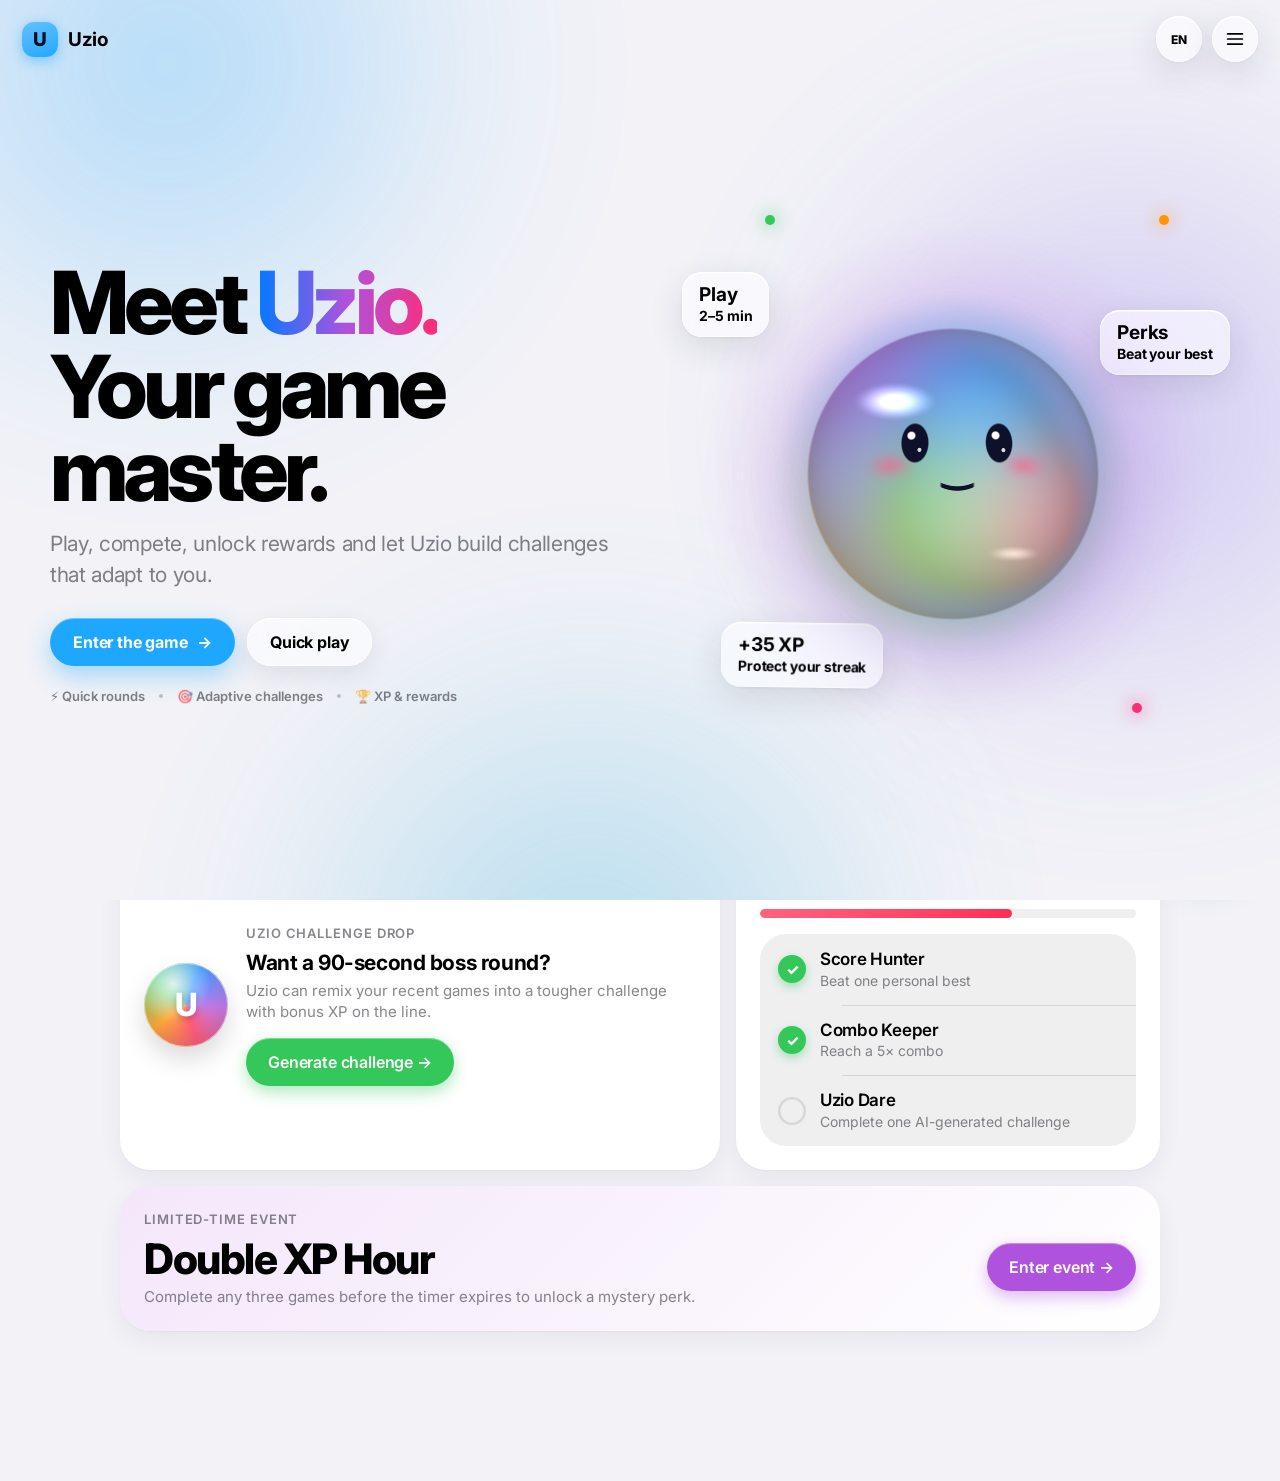
==== commit d9742bd1: "Update index.html" ====
--- a/index.html
+++ b/index.html
@@ -3,7 +3,7 @@
 <head>
 <meta charset="utf-8">
 <meta name="viewport" content="width=device-width,initial-scale=1,viewport-fit=cover">
-<title>Uzio English</title>
+<title>Uzio</title>
 <meta name="theme-color" content="#f2f2f7">
 <link rel="preconnect" href="https://fonts.googleapis.com">
 <link rel="preconnect" href="https://fonts.gstatic.com" crossorigin>
@@ -186,6 +186,38 @@
   .actions { gap: 8px; }
   .round-btn { width: 44px; height: 44px; }
   .lang-menu { width: min(210px, calc(100vw - 32px)); }
+}
+
+
+/* ---------- Expanding search pill ---------- */
+.search-pill {
+  width: 46px; height: 46px; border-radius: 999px; display: flex; align-items: center; overflow: hidden;
+  transition: width .48s var(--spring), transform .35s var(--spring), box-shadow .3s ease;
+  position: relative; flex: none;
+}
+.search-pill:hover, .search-pill:focus-within {
+  width: 220px; transform: scale(1.02);
+  box-shadow: inset 0 0 0 .5px var(--glass-edge), inset 0 1.5px 0 var(--spec), var(--glass-shadow), 0 8px 28px color-mix(in srgb, var(--accent) 16%, transparent);
+}
+.search-btn {
+  width: 46px; height: 46px; padding: 0; border: 0; background: transparent; display: grid; place-items: center; flex: none; cursor: pointer; color: var(--fg);
+}
+.search-btn svg { width: 21px; height: 21px; fill: none; stroke: currentColor; stroke-width: 2; stroke-linecap: round; stroke-linejoin: round; transition: transform .35s var(--spring); }
+.search-pill:hover .search-btn svg, .search-pill:focus-within .search-btn svg { transform: scale(1.08); }
+.search-input {
+  width: 158px; min-width: 0; padding: 0 16px 0 1px; border: 0; outline: 0; background: transparent; color: var(--fg);
+  font: inherit; font-size: 14px; font-weight: 600; opacity: 0; transform: translateX(-6px); pointer-events: none;
+  transition: opacity .22s ease .08s, transform .35s var(--spring);
+}
+.search-input::placeholder { color: var(--fg2); font-weight: 500; }
+.search-pill:hover .search-input, .search-pill:focus-within .search-input { opacity: 1; transform: none; pointer-events: auto; }
+.search-hit { animation: searchPulse .9s var(--smooth) 1; }
+@keyframes searchPulse { 0%,100% { box-shadow: var(--card-shadow); } 45% { box-shadow: 0 0 0 4px color-mix(in srgb, var(--accent) 30%, transparent), 0 16px 38px color-mix(in srgb, var(--accent) 24%, transparent); } }
+@media (max-width: 760px) {
+  .search-pill { width: 44px; height: 44px; }
+  .search-btn { width: 44px; height: 44px; }
+  .search-pill:hover, .search-pill:focus-within { width: min(190px, 42vw); }
+  .search-input { width: calc(100% - 44px); }
 }
 
 /* ---------- Back to top ---------- */
@@ -442,6 +474,38 @@
 .badge { display: grid; justify-items: center; gap: 6px; padding: 20px 12px 16px; text-align: center; border-radius: 24px; background: var(--fill); transition: transform .5s var(--spring); }
 .badge:hover { transform: translateY(-4px) scale(1.03); }
 .badge .coin { width: 70px; height: 70px; border-radius: 50%; display: grid; place-items: center; font-size: 34px; margin-bottom: 4px; background: radial-gradient(circle at 30% 25%, color-mix(in srgb, var(--c) 45%, #fff), var(--c) 65%); box-shadow: inset 0 0 0 3px rgba(255, 255, 255, .45), inset 0 -6px 10px rgba(0, 0, 0, .15), 0 10px 20px color-mix(in srgb, var(--c) 38%, transparent); }
+
+/* Perk shop: subtle growth + perk-colour glow */
+.perk-item {
+  position: relative;
+  overflow: hidden;
+  cursor: pointer;
+  will-change: transform, background-color, box-shadow;
+  transition: transform .38s var(--spring), background-color .24s ease, box-shadow .28s ease, color .22s ease;
+}
+.perk-item::before {
+  content: "";
+  position: absolute;
+  inset: 0;
+  border-radius: inherit;
+  pointer-events: none;
+  background: radial-gradient(circle at 50% 28%, color-mix(in srgb, var(--c) 40%, transparent), transparent 68%);
+  opacity: 0;
+  transform: scale(.84);
+  transition: opacity .24s ease, transform .38s var(--spring);
+}
+.perk-item > * { position: relative; z-index: 1; }
+.perk-item:hover {
+  transform: translateY(-4px) scale(1.045);
+  background: color-mix(in srgb, var(--c) 24%, var(--card));
+  box-shadow: 0 18px 38px color-mix(in srgb, var(--c) 32%, transparent), inset 0 0 0 1px color-mix(in srgb, var(--c) 38%, transparent);
+}
+.perk-item:hover::before { opacity: 1; transform: scale(1.14); }
+.perk-item:hover .coin {
+  transform: scale(1.08);
+  box-shadow: inset 0 0 0 3px rgba(255,255,255,.55), inset 0 -6px 10px rgba(0,0,0,.15), 0 13px 26px color-mix(in srgb, var(--c) 52%, transparent);
+}
+.perk-item .coin { transition: transform .3s var(--spring), box-shadow .28s ease; }
 .badge b { font-size: 15px; font-weight: 700; letter-spacing: -.01em; }
 .badge small { color: var(--fg2); font-size: 12.5px; line-height: 1.3; }
 .badge.lock { background: transparent; box-shadow: inset 0 0 0 1.5px var(--sep); }
@@ -452,7 +516,7 @@
 .orb-body { position: relative; display: block; width: 128px; height: 128px; animation: orbfloat 4.2s ease-in-out infinite; filter: drop-shadow(0 10px 14px var(--orb-shadow)); }
 .uzio-orb canvas { display: block; width: 100%; height: 100%; }
 .orb-fx { position: absolute; inset: 0; pointer-events: none; overflow: visible; }
-.hat { position: absolute; inset: 0; opacity: 0; transform-origin: 50% 28%; will-change: transform, opacity; }
+.hat { display:none !important; }
 .hat svg { display: block; width: 100%; height: 100%; overflow: visible; }
 .hat .prop { transform-box: fill-box; transform-origin: center; animation: propspin .38s linear infinite; }
 @keyframes propspin { 0% { transform: scaleX(1); } 50% { transform: scaleX(-1); } 100% { transform: scaleX(1); } }
@@ -561,7 +625,7 @@
 &lt;head&gt;
 &lt;meta charset=&quot;utf-8&quot;&gt;
 &lt;meta name=&quot;viewport&quot; content=&quot;width=device-width,initial-scale=1,viewport-fit=cover&quot;&gt;
-&lt;title&gt;Uzio English&lt;/title&gt;
+&lt;title&gt;Uzio&lt;/title&gt;
 &lt;meta name=&quot;theme-color&quot; content=&quot;#f2f2f7&quot;&gt;
 &lt;link rel=&quot;preconnect&quot; href=&quot;https://fonts.googleapis.com&quot;&gt;
 &lt;link rel=&quot;preconnect&quot; href=&quot;https://fonts.gstatic.com&quot; crossorigin&gt;
@@ -607,7 +671,7 @@
 .visual{position:relative;height:min(70vh,650px);min-height:420px;display:grid;place-items:center;isolation:isolate}.halo{position:absolute;width:min(42vw,510px);aspect-ratio:1;border-radius:50%;background:radial-gradient(circle,color-mix(in srgb,var(--accent) 25%,transparent) 0 34%,color-mix(in srgb,var(--purple) 12%,transparent) 48%,transparent 70%);filter:blur(10px);animation:pulse 5s ease-in-out infinite}@keyframes pulse{50%{transform:scale(1.08);opacity:.82}}
 .uzio-orb{position:relative;z-index:5;display:block;width:min(34vw,390px);aspect-ratio:1;color:var(--fg);text-decoration:none;outline:none;cursor:pointer}
 .orb-body{position:relative;display:block;width:100%;height:100%;animation:orbfloat 4.2s ease-in-out infinite;filter:drop-shadow(0 24px 34px rgba(60,70,150,.24));transform-origin:center}
-.uzio-orb canvas{display:block;width:100%;height:100%}.orb-fx{position:absolute;inset:0;pointer-events:none;overflow:visible}.hat{position:absolute;inset:0;opacity:0;transform-origin:50% 28%;will-change:transform,opacity}.hat svg{display:block;width:100%;height:100%;overflow:visible}.hat .prop{transform-box:fill-box;transform-origin:center;animation:propspin .38s linear infinite}@keyframes propspin{0%{transform:scaleX(1)}50%{transform:scaleX(-1)}100%{transform:scaleX(1)}}
+.uzio-orb canvas{display:block;width:100%;height:100%}.orb-fx{position:absolute;inset:0;pointer-events:none;overflow:visible}.hat{display:none!important}.hat svg{display:block;width:100%;height:100%;overflow:visible}.hat .prop{transform-box:fill-box;transform-origin:center;animation:propspin .38s linear infinite}@keyframes propspin{0%{transform:scaleX(1)}50%{transform:scaleX(-1)}100%{transform:scaleX(1)}}
 .uzio-orb.no-gl canvas{background:conic-gradient(from 0deg,#1ea7ff,#ff2d75,#b8ff1f,#b44dff,#ffa11a,#1ea7ff);clip-path:circle(37%)}@keyframes orbfloat{50%{transform:translateY(-12px)}}
 .bubble{position:absolute;padding:13px 17px;border-radius:20px;font-size:14px;font-weight:700;letter-spacing:-.01em;animation:bob 5s ease-in-out infinite}.bubble b{display:block;font-size:19px;line-height:1.05;margin-bottom:2px}.b1{left:1%;top:18%;animation-delay:-1s}.b2{right:0;top:24%;animation-delay:-2.4s}.b3{left:8%;bottom:15%;animation-delay:-3.2s}@keyframes bob{50%{transform:translateY(-8px) rotate(1deg)}}
 .spark{position:absolute;width:10px;height:10px;border-radius:50%;background:var(--c);box-shadow:0 0 18px var(--c);animation:tw 2.4s ease-in-out infinite alternate}.s1{--c:var(--pink);right:16%;bottom:12%}.s2{--c:var(--green);left:16%;top:9%;animation-delay:-1.1s}.s3{--c:var(--orange);right:11%;top:9%;animation-delay:-.5s}@keyframes tw{to{opacity:.25;transform:scale(.6)}}
@@ -629,7 +693,7 @@
 &lt;div class=&quot;wallpaper&quot; aria-hidden=&quot;true&quot;&gt;&lt;i&gt;&lt;/i&gt;&lt;i&gt;&lt;/i&gt;&lt;i&gt;&lt;/i&gt;&lt;/div&gt;
 &lt;div class=&quot;shell&quot;&gt;
   &lt;header class=&quot;topbar&quot;&gt;
-    &lt;a class=&quot;brand&quot; href=&quot;#&quot; aria-label=&quot;Uzio English&quot;&gt;&lt;span class=&quot;brand-mark&quot;&gt;U&lt;/span&gt;&lt;span&gt;Uzio&lt;/span&gt;&lt;/a&gt;
+    &lt;a class=&quot;brand&quot; href=&quot;#&quot; aria-label=&quot;Uzio&quot;&gt;&lt;span class=&quot;brand-mark&quot;&gt;U&lt;/span&gt;&lt;span&gt;Uzio&lt;/span&gt;&lt;/a&gt;
     &lt;div class=&quot;actions&quot;&gt;
       &lt;div class=&quot;pop&quot; id=&quot;langPop&quot;&gt;
         &lt;button class=&quot;round-btn glass lang-btn&quot; id=&quot;langBtn&quot; type=&quot;button&quot; aria-expanded=&quot;false&quot; aria-controls=&quot;langMenu&quot;&gt;&lt;span id=&quot;langCode&quot;&gt;EN&lt;/span&gt;&lt;/button&gt;
@@ -643,7 +707,7 @@
       &lt;div class=&quot;pop&quot; id=&quot;morePop&quot;&gt;
         &lt;button class=&quot;round-btn glass&quot; id=&quot;moreBtn&quot; type=&quot;button&quot; aria-label=&quot;Open menu&quot; aria-expanded=&quot;false&quot; aria-controls=&quot;moreMenu&quot;&gt;&lt;svg viewBox=&quot;0 0 24 24&quot;&gt;&lt;path d=&quot;M4 6.5h16M4 12h16M4 17.5h16&quot;/&gt;&lt;/svg&gt;&lt;/button&gt;
         &lt;div class=&quot;menu glass&quot; id=&quot;moreMenu&quot; inert&gt;
-          &lt;a class=&quot;menu-item&quot; href=&quot;main.html&quot; id=&quot;menuEnter&quot;&gt;Enter Uzio&lt;/a&gt;
+          &lt;a class=&quot;menu-item&quot; href=&quot;main.html&quot; id=&quot;menuEnter&quot;&gt;Enter the game&lt;/a&gt;
           &lt;button class=&quot;menu-item theme-row&quot; type=&quot;button&quot; id=&quot;themeToggle&quot;&gt;&lt;span id=&quot;themeLabel&quot;&gt;Dark mode&lt;/span&gt;&lt;span class=&quot;switch&quot; aria-hidden=&quot;true&quot;&gt;&lt;i&gt;&lt;/i&gt;&lt;/span&gt;&lt;/button&gt;
         &lt;/div&gt;
       &lt;/div&gt;
@@ -652,24 +716,24 @@
 
   &lt;main class=&quot;hero&quot;&gt;
     &lt;section class=&quot;copy&quot;&gt;
-      &lt;h1 id=&quot;headline&quot;&gt;Meet &lt;span class=&quot;grad&quot;&gt;Uzio.&lt;/span&gt;&lt;br&gt;Your learning buddy.&lt;/h1&gt;
-      &lt;p class=&quot;lead&quot; id=&quot;lead&quot;&gt;Play, practise, watch and speak your way to better English — with challenges that adapt to you.&lt;/p&gt;
+      &lt;h1 id=&quot;headline&quot;&gt;Meet &lt;span class=&quot;grad&quot;&gt;Uzio.&lt;/span&gt;&lt;br&gt;Your game master.&lt;/h1&gt;
+      &lt;p class=&quot;lead&quot; id=&quot;lead&quot;&gt;Play, compete, unlock rewards and let Uzio build challenges that adapt to you.&lt;/p&gt;
       &lt;div class=&quot;ctas&quot;&gt;
-        &lt;a class=&quot;btn primary&quot; href=&quot;main.html&quot; id=&quot;startBtn&quot;&gt;Start learning &lt;span aria-hidden=&quot;true&quot;&gt;→&lt;/span&gt;&lt;/a&gt;
-        &lt;a class=&quot;btn secondary&quot; href=&quot;main.html#play&quot; id=&quot;tryBtn&quot;&gt;Try a quick game&lt;/a&gt;
+        &lt;a class=&quot;btn primary&quot; href=&quot;main.html&quot; id=&quot;startBtn&quot;&gt;Enter the game &lt;span aria-hidden=&quot;true&quot;&gt;→&lt;/span&gt;&lt;/a&gt;
+        &lt;a class=&quot;btn secondary&quot; href=&quot;main.html#play&quot; id=&quot;tryBtn&quot;&gt;Quick play&lt;/a&gt;
       &lt;/div&gt;
       &lt;div class=&quot;proof&quot; aria-label=&quot;Highlights&quot;&gt;
-        &lt;span id=&quot;proof1&quot;&gt;⚡ Quick activities&lt;/span&gt;&lt;span class=&quot;dot&quot;&gt;&lt;/span&gt;&lt;span id=&quot;proof2&quot;&gt;🎯 Adaptive practice&lt;/span&gt;&lt;span class=&quot;dot&quot;&gt;&lt;/span&gt;&lt;span id=&quot;proof3&quot;&gt;💬 Real English&lt;/span&gt;
+        &lt;span id=&quot;proof1&quot;&gt;⚡ Quick rounds&lt;/span&gt;&lt;span class=&quot;dot&quot;&gt;&lt;/span&gt;&lt;span id=&quot;proof2&quot;&gt;🎯 Adaptive challenges&lt;/span&gt;&lt;span class=&quot;dot&quot;&gt;&lt;/span&gt;&lt;span id=&quot;proof3&quot;&gt;🏆 XP &amp; rewards&lt;/span&gt;
       &lt;/div&gt;
     &lt;/section&gt;
 
     &lt;section class=&quot;visual&quot; aria-label=&quot;Uzio character&quot;&gt;
       &lt;div class=&quot;halo&quot;&gt;&lt;/div&gt;
       &lt;div class=&quot;bubble glass b1&quot;&gt;&lt;b&gt;Play&lt;/b&gt;&lt;span id=&quot;bubble1&quot;&gt;2–5 min&lt;/span&gt;&lt;/div&gt;
-      &lt;div class=&quot;bubble glass b2&quot;&gt;&lt;b&gt;Speak&lt;/b&gt;&lt;span id=&quot;bubble2&quot;&gt;Build confidence&lt;/span&gt;&lt;/div&gt;
-      &lt;div class=&quot;bubble glass b3&quot;&gt;&lt;b&gt;+35 XP&lt;/b&gt;&lt;span id=&quot;bubble3&quot;&gt;Keep your streak&lt;/span&gt;&lt;/div&gt;
+      &lt;div class=&quot;bubble glass b2&quot;&gt;&lt;b&gt;Perks&lt;/b&gt;&lt;span id=&quot;bubble2&quot;&gt;Beat your best&lt;/span&gt;&lt;/div&gt;
+      &lt;div class=&quot;bubble glass b3&quot;&gt;&lt;b&gt;+35 XP&lt;/b&gt;&lt;span id=&quot;bubble3&quot;&gt;Protect your streak&lt;/span&gt;&lt;/div&gt;
       &lt;div class=&quot;spark s1&quot;&gt;&lt;/div&gt;&lt;div class=&quot;spark s2&quot;&gt;&lt;/div&gt;&lt;div class=&quot;spark s3&quot;&gt;&lt;/div&gt;
-      &lt;a class=&quot;uzio-orb&quot; href=&quot;uzio_room.html&quot; aria-label=&quot;Enter Uzio&#x27;s Room&quot;&gt;
+      &lt;a class=&quot;uzio-orb&quot; href=&quot;uzio_room.html&quot; aria-label=&quot;Enter the game&#x27;s Room&quot;&gt;
         &lt;span class=&quot;orb-body&quot; id=&quot;orbBody&quot;&gt;
           &lt;canvas id=&quot;uzioOrb&quot; width=&quot;512&quot; height=&quot;512&quot; aria-hidden=&quot;true&quot;&gt;&lt;/canvas&gt;
           &lt;span class=&quot;orb-fx&quot; aria-hidden=&quot;true&quot;&gt;&lt;span class=&quot;hat&quot; id=&quot;orbHat&quot;&gt;&lt;/span&gt;&lt;/span&gt;
@@ -738,7 +802,7 @@
   document.addEventListener(&#x27;keydown&#x27;,function(e){if(e.key===&#x27;Escape&#x27;){setPop(langPop,langBtn,langMenu,false);setPop(morePop,moreBtn,moreMenu,false)}});
 
   var copy={
-    en:{code:&#x27;EN&#x27;,headline:&#x27;Meet &lt;span class=&quot;grad&quot;&gt;Uzio.&lt;/span&gt;&lt;br&gt;Your learning buddy.&#x27;,lead:&#x27;Play, practise, watch and speak your way to better English — with challenges that adapt to you.&#x27;,start:&#x27;Start learning&#x27;,try:&#x27;Try a quick game&#x27;,p1:&#x27;⚡ Quick activities&#x27;,p2:&#x27;🎯 Adaptive practice&#x27;,p3:&#x27;💬 Real English&#x27;,b1:&#x27;2–5 min&#x27;,b2:&#x27;Build confidence&#x27;,b3:&#x27;Keep your streak&#x27;,enter:&#x27;Enter Uzio&#x27;,theme:&#x27;Dark mode&#x27;},
+    en:{code:&#x27;EN&#x27;,headline:&#x27;Meet &lt;span class=&quot;grad&quot;&gt;Uzio.&lt;/span&gt;&lt;br&gt;Your game master.&#x27;,lead:&#x27;Play, compete, unlock rewards and let Uzio build challenges that adapt to you.&#x27;,start:&#x27;Enter the game&#x27;,try:&#x27;Quick play&#x27;,p1:&#x27;⚡ Quick rounds&#x27;,p2:&#x27;🎯 Adaptive challenges&#x27;,p3:&#x27;🏆 XP &amp; rewards&#x27;,b1:&#x27;2–5 min&#x27;,b2:&#x27;Beat your best&#x27;,b3:&#x27;Protect your streak&#x27;,enter:&#x27;Enter the game&#x27;,theme:&#x27;Dark mode&#x27;},
     tr:{code:&#x27;TR&#x27;,headline:&#x27;&lt;span class=&quot;grad&quot;&gt;Uzio&lt;/span&gt; ile tanış.&lt;br&gt;Sana ayak uyduran İngilizce.&#x27;,lead:&#x27;Oyna, pratik yap, izle ve konuş. Sana uyum sağlayan görevlerle İngilizceni geliştir.&#x27;,start:&#x27;Öğrenmeye başla&#x27;,try:&#x27;Hızlı bir oyun dene&#x27;,p1:&#x27;⚡ Kısa etkinlikler&#x27;,p2:&#x27;🎯 Kişiye uyarlanan pratik&#x27;,p3:&#x27;💬 Gerçek İngilizce&#x27;,b1:&#x27;2–5 dk&#x27;,b2:&#x27;Özgüvenini geliştir&#x27;,b3:&#x27;Serini sürdür&#x27;,enter:&#x27;Uzio’ya gir&#x27;,theme:&#x27;Karanlık mod&#x27;},
     fr:{code:&#x27;FR&#x27;,headline:&#x27;Découvre &lt;span class=&quot;grad&quot;&gt;Uzio.&lt;/span&gt;&lt;br&gt;Un anglais qui s’adapte à toi.&#x27;,lead:&#x27;Joue, entraîne-toi, regarde et parle pour progresser en anglais avec des défis qui s’adaptent à toi.&#x27;,start:&#x27;Commencer&#x27;,try:&#x27;Essayer un jeu rapide&#x27;,p1:&#x27;⚡ Activités rapides&#x27;,p2:&#x27;🎯 Entraînement adaptatif&#x27;,p3:&#x27;💬 Anglais authentique&#x27;,b1:&#x27;2–5 min&#x27;,b2:&#x27;Prends confiance&#x27;,b3:&#x27;Garde ta série&#x27;,enter:&#x27;Entrer dans Uzio&#x27;,theme:&#x27;Mode sombre&#x27;},
     de:{code:&#x27;DE&#x27;,headline:&#x27;Lerne &lt;span class=&quot;grad&quot;&gt;Uzio&lt;/span&gt; kennen.&lt;br&gt;Englisch, das sich dir anpasst.&#x27;,lead:&#x27;Spiele, übe, schau zu und sprich dich zu besserem Englisch – mit Aufgaben, die sich an dich anpassen.&#x27;,start:&#x27;Jetzt lernen&#x27;,try:&#x27;Schnelles Spiel testen&#x27;,p1:&#x27;⚡ Kurze Aktivitäten&#x27;,p2:&#x27;🎯 Adaptives Üben&#x27;,p3:&#x27;💬 Echtes Englisch&#x27;,b1:&#x27;2–5 Min.&#x27;,b2:&#x27;Selbstvertrauen stärken&#x27;,b3:&#x27;Serie fortsetzen&#x27;,enter:&#x27;Uzio öffnen&#x27;,theme:&#x27;Dunkelmodus&#x27;}
@@ -988,7 +1052,7 @@
       } },
       sleepy: { d: 3200, f: function (ph, o) { var s = sin(PI * ph); o.blink = 1 - .88 * s * s; o.gyo = -.45 * s; o.rot = 4 * sin(ph * PI * 2) * s; } }
     };
-    var BORED = [&#x27;wiggle&#x27;, &#x27;yawn&#x27;, &#x27;look&#x27;, &#x27;bounce&#x27;, &#x27;sleepy&#x27;, &#x27;laugh&#x27;, &#x27;laugh&#x27;, &#x27;tipover&#x27;, &#x27;hat&#x27;, &#x27;hat&#x27;, &#x27;hat&#x27;];
+    var BORED = [&#x27;wiggle&#x27;, &#x27;yawn&#x27;, &#x27;look&#x27;, &#x27;bounce&#x27;, &#x27;sleepy&#x27;, &#x27;laugh&#x27;, &#x27;laugh&#x27;, &#x27;tipover&#x27;];
     var mv = null, lastBored = &#x27;&#x27;;
     var nextSpin = last + 10000 + Math.random() * 6000, nextBored = last + 5000;
     function start(name, now) {
@@ -1128,33 +1192,29 @@
 </svg>
 
 <header class="bar" id="bar">
-  <a class="brand" href="#home" aria-label="Uzio English home"><span class="brand-mark">U</span><span>Uzio</span></a>
+  <a class="brand" href="#home" aria-label="Uzio home"><span class="brand-mark">U</span><span>Uzio</span></a>
 
   <nav class="tabs glass" id="tabs" aria-label="Main">
     <span class="dropwrap" aria-hidden="true"><i class="d-from"></i><i class="d-bridge"></i><i class="d-head"></i></span>
     <a class="tab" href="#home" data-view="home" style="--c:#1ea7ff">
       <svg viewBox="0 0 24 24" aria-hidden="true"><path d="M3.5 10.8 12 3.5l8.5 7.3V19a1.5 1.5 0 0 1-1.5 1.5h-4.2v-6H9.2v6H5A1.5 1.5 0 0 1 3.5 19z"/></svg><span>Home</span></a>
+    <a class="tab" href="#watch" data-view="watch" style="--c:#b44dff">
+      <svg viewBox="0 0 24 24" aria-hidden="true"><rect x="3" y="5" width="18" height="14" rx="3.5"/><path d="m10.2 9.4 4.4 2.6-4.4 2.6z" fill="currentColor"/></svg><span>Watch</span></a>
     <a class="tab" href="#play" data-view="play" style="--c:#ff2d75">
       <svg viewBox="0 0 24 24" aria-hidden="true"><rect x="2.5" y="6.5" width="19" height="11.5" rx="5.75"/><path d="M7.5 12.2h4M9.5 10.2v4"/><circle cx="15.6" cy="11.2" r=".8" fill="currentColor"/><circle cx="17.9" cy="13.4" r=".8" fill="currentColor"/></svg><span>Play</span></a>
-    <a class="tab" href="#practise" data-view="practise" style="--c:#b8ff1f">
-      <svg viewBox="0 0 24 24" aria-hidden="true"><circle cx="12" cy="12" r="8.5"/><circle cx="12" cy="12" r="4.6"/><circle cx="12" cy="12" r=".9" fill="currentColor"/></svg><span>Practise</span></a>
-    <a class="tab" href="#watch" data-view="watch" style="--c:#b44dff">
-      <svg viewBox="0 0 24 24" aria-hidden="true"><rect x="3" y="5" width="18" height="14" rx="3.5"/><path d="m10.2 9.4 4.4 2.6-4.4 2.6z" fill="currentColor"/></svg><span>Watch</span></a>
-    <a class="tab" href="#my-quest" data-view="my-quest" style="--c:#ffa11a">
-      <svg viewBox="0 0 24 24" aria-hidden="true"><path d="M7.5 4h9v5.2a4.5 4.5 0 0 1-9 0zM7.5 6H4v1a3.2 3.2 0 0 0 3.8 3.1M16.5 6H20v1a3.2 3.2 0 0 1-3.8 3.1M12 13.7V17M8.5 20h7M9.8 17h4.4"/></svg><span>My Quest</span></a>
+    <a class="tab" href="#perks" data-view="perks" style="--c:#b8ff1f">
+      <svg viewBox="0 0 24 24" aria-hidden="true"><path d="M7.5 4h9v5.2a4.5 4.5 0 0 1-9 0zM7.5 6H4v1a3.2 3.2 0 0 0 3.8 3.1M16.5 6H20v1a3.2 3.2 0 0 1-3.8 3.1M12 13.7V17M8.5 20h7M9.8 17h4.4"/></svg><span>Perks</span></a>
+    <a class="tab" href="#uzio-ai" data-view="uzio-ai" style="--c:#ffa11a">
+      <svg viewBox="0 0 24 24" aria-hidden="true"><path d="M11.2 2.8c.62 3.42 2.48 5.28 5.9 5.9-3.42.62-5.28 2.48-5.9 5.9-.62-3.42-2.48-5.28-5.9-5.9 3.42-.62 5.28-2.48 5.9-5.9Z"/><path d="M18.1 13.7c.32 1.8 1.28 2.76 3.08 3.08-1.8.32-2.76 1.28-3.08 3.08-.32-1.8-1.28-2.76-3.08-3.08 1.8-.32 2.76-1.28 3.08-3.08Z"/></svg><span>Uzio AI</span></a>
   </nav>
 
   <div class="actions">
-    <div class="lang" id="lang">
-      <button class="round-btn glass lang-btn" id="langBtn" type="button" aria-label="Choose language" aria-expanded="false" aria-controls="langMenu">
-        <span class="lang-code" id="langCode">EN</span>
+
+    <div class="search-pill glass" id="searchPill" role="search">
+      <button class="search-btn" id="searchBtn" type="button" aria-label="Search" title="Search">
+        <svg viewBox="0 0 24 24" aria-hidden="true"><circle cx="10.8" cy="10.8" r="6.3"/><path d="m15.5 15.5 4.2 4.2"/></svg>
       </button>
-      <div class="lang-menu glass" id="langMenu" inert>
-        <button class="menu-item lang-option" type="button" data-lang="en"><span class="flag">🇬🇧</span><span class="lang-name">English</span><span class="lang-check">✓</span></button>
-        <button class="menu-item lang-option" type="button" data-lang="tr"><span class="flag">🇹🇷</span><span class="lang-name">Türkçe</span><span class="lang-check">✓</span></button>
-        <button class="menu-item lang-option" type="button" data-lang="fr"><span class="flag">🇫🇷</span><span class="lang-name">Français</span><span class="lang-check">✓</span></button>
-        <button class="menu-item lang-option" type="button" data-lang="de"><span class="flag">🇩🇪</span><span class="lang-name">Deutsch</span><span class="lang-check">✓</span></button>
-      </div>
+      <input class="search-input" id="searchInput" type="search" placeholder="Search" autocomplete="off" aria-label="Search">
     </div>
 
     <div class="acct" id="acct">
@@ -1173,6 +1233,18 @@
       <button class="menu-item" type="button" id="replayOnb">Replay welcome
         <svg viewBox="0 0 24 24"><path d="M4 12a8 8 0 1 0 2.6-5.9"/><path d="M4 4v4.5h4.5"/></svg></button>
       <hr>
+      <div class="menu-lang" id="menuLang">
+        <button class="menu-item menu-lang-toggle" type="button" id="menuLangBtn" aria-expanded="false" aria-controls="langMenu">
+          <span id="menuLangLabel">Language</span><span class="menu-lang-code" id="langCode">EN</span>
+        </button>
+        <div class="menu-lang-options" id="langMenu" hidden>
+          <button class="menu-item lang-option" type="button" data-lang="en"><span class="flag">🇬🇧</span><span class="lang-name">English</span><span class="lang-check">✓</span></button>
+          <button class="menu-item lang-option" type="button" data-lang="tr"><span class="flag">🇹🇷</span><span class="lang-name">Türkçe</span><span class="lang-check">✓</span></button>
+          <button class="menu-item lang-option" type="button" data-lang="fr"><span class="flag">🇫🇷</span><span class="lang-name">Français</span><span class="lang-check">✓</span></button>
+          <button class="menu-item lang-option" type="button" data-lang="de"><span class="flag">🇩🇪</span><span class="lang-name">Deutsch</span><span class="lang-check">✓</span></button>
+        </div>
+      </div>
+      <hr>
       <div class="menu-item" style="cursor:default"><span>Dark mode</span>
         <button id="themeToggle" class="switch" type="button" role="switch" aria-checked="false" aria-label="Dark mode">
           <span class="track t-day"></span><span class="track t-night"></span>
@@ -1197,8 +1269,8 @@
   <div class="panel" id="panel"></div>
 </main>
 
-<a class="uzio-orb" href="#practise" aria-label="Enter Uzio's Room">
-  <span class="orb-label glass">Enter Uzio's Room</span>
+<a class="uzio-orb" href="#uzio-ai" aria-label="Open Uzio AI">
+  <span class="orb-label glass">Open Uzio AI</span>
   <span class="orb-body" id="orbBody">
     <canvas id="uzioOrb" width="256" height="256" aria-hidden="true"></canvas>
     <span class="orb-fx" aria-hidden="true"><span class="hat" id="orbHat"></span></span>
@@ -1235,7 +1307,7 @@
 
   /* ---------- Language ---------- */
   var LANG_KEY = 'uzio-language';
-  var langBox = $('lang'), langBtn = $('langBtn'), langMenu = $('langMenu'), langCode = $('langCode');
+  var langMenu = $('langMenu'), langCode = $('langCode'), menuLang = $('menuLang'), menuLangBtn = $('menuLangBtn'), menuLangLabel = $('menuLangLabel');
   var currentLang = 'en';
   try { currentLang = localStorage.getItem(LANG_KEY) || 'en'; } catch (e) {}
   if (!/^(en|tr|fr|de)$/.test(currentLang)) currentLang = 'en';
@@ -1244,7 +1316,7 @@
     tr: {
       'Home':'Ana Sayfa','Play':'Oyna','Practise':'Pratik Yap','Watch':'İzle','My Quest':'Görevim',
       'Account':'Hesap','Settings':'Ayarlar','My Plan':'Planım','Replay welcome':'Karşılama ekranını yeniden göster','Dark mode':'Karanlık mod',
-      'Back to top':'Başa dön','Enter Uzio\'s Room':'Uzio’nun Odasına Gir',
+      'Back to top':'Başa dön','Enter the game\'s Room':'Uzio’nun Odasına Gir',
       'Ready for some English? Pick something fun, continue your quest, or ask Uzio for a challenge.':'Biraz İngilizceye hazır mısın? Eğlenceli bir şey seç, görevine devam et ya da Uzio’dan bir meydan okuma iste.',
       'Choose a game. Beat your best.':'Bir oyun seç. Kendi rekorunu geç.','Fast English games for vocabulary, grammar, reading, listening and English IRL.':'Kelime, dil bilgisi, okuma, dinleme ve günlük İngilizce için hızlı oyunlar.',
       'Train one skill at a time':'Her seferinde bir beceri geliştir','Choose what you want to improve. Uzio can make each activity easier, harder or completely new.':'Geliştirmek istediğin beceriyi seç. Uzio her etkinliği daha kolay, daha zor veya tamamen yeni hâle getirebilir.',
@@ -1257,23 +1329,28 @@
       'Choose a skill':'Bir beceri seç','Uzio adjusts the level as you go':'Uzio ilerledikçe seviyeyi ayarlar','Build useful words and use them in context.':'Kullanışlı kelimeler öğren ve bağlam içinde kullan.','Notice patterns, fix errors and make sentences.':'Kalıpları fark et, hataları düzelt ve cümleler kur.','Role-play, answer and keep a conversation going.':'Rol yap, cevap ver ve konuşmayı sürdür.','Find ideas, clues and details without over-translating.':'Her şeyi çevirmeden fikirleri, ipuçlarını ve ayrıntıları bul.','Catch key words, meaning and natural expressions.':'Anahtar kelimeleri, anlamı ve doğal ifadeleri yakala.','Recommended for you':'Senin için önerilen','Past Simple: tell the story':'Past Simple: hikâyeyi anlat','You know the forms. Now practise using them in a short story instead of another worksheet.':'Yapıları biliyorsun. Şimdi başka bir çalışma kâğıdı yerine kısa bir hikâyede kullanarak pratik yap.','Speaking + grammar':'Konuşma + dil bilgisi','Start challenge':'Göreve başla','Make it yours':'Kendine göre uyarlay','Tell Uzio what you want to practise.':'Uzio’ya ne çalışmak istediğini söyle.',
       'Watch & Try':'İzle ve Dene','Every video ends with one tiny challenge':'Her video küçük bir görevle biter','Save for later':'Daha sonrası için kaydet','NEW':'YENİ',
       'Explorer':'Kâşif','LEVEL':'SEVİYE','660 XP to Level 8':'8. seviyeye 660 XP','Small practice counts':'Küçük pratikler de önemlidir','You used English 4 days in a row. Come back tomorrow to make it 5.':'İngilizceyi art arda 4 gün kullandın. Seriyi 5 güne çıkarmak için yarın tekrar gel.','Skill badges':'Beceri rozetleri','Earn them by using English':'İngilizce kullanarak kazan','Word Wizard':'Kelime Sihirbazı','Learn and use 50 words':'50 kelime öğren ve kullan','Brave Speaker':'Cesur Konuşmacı','Complete 5 speaking challenges':'5 konuşma görevini tamamla','Grammar Detective':'Dil Bilgisi Dedektifi','Fix 20 sentence mistakes':'20 cümle hatasını düzelt','Book Explorer':'Kitap Kâşifi','Finish 5 reading challenges':'5 okuma görevini tamamla','Idiom Hunter':'Deyim Avcısı','Learn 10 English IRL expressions':'10 günlük İngilizce ifadesi öğren','Earned ✓':'Kazanıldı ✓','Our class quest':'Sınıf görevimiz','Everyone contributes':'Herkes katkıda bulunur','2,160 XP to go':'2.160 XP kaldı','Reward: choose the class playlist':'Ödül: sınıf çalma listesini seç',
-      'Hi! I\'m Uzio.':'Merhaba! Ben Uzio.','I\'ll help you practise English. What should I call you?':'İngilizce pratiği yapmana yardım edeceğim. Sana nasıl hitap edeyim?','Your name':'Adın','How do you feel about English?':'İngilizce konusunda kendini nasıl hissediyorsun?','English level':'İngilizce seviyesi','Just starting':'Yeni başlıyorum','I know some words and short sentences.':'Bazı kelimeleri ve kısa cümleleri biliyorum.','Getting there':'İlerliyorum','I can talk about everyday things.':'Günlük konular hakkında konuşabiliyorum.','Pretty confident':'Oldukça kendime güveniyorum','I want to sound more natural.':'Daha doğal konuşmak istiyorum.','What do you like?':'Nelerden hoşlanırsın?','Pick up to 3. I\'ll use them in your practice.':'En fazla 3 tane seç. Bunları pratiklerinde kullanacağım.','Interests':'İlgi alanları','All set':'Her şey hazır','Your home page is ready. You can redo this any time from the menu.':'Ana sayfan hazır. Bunu menüden istediğin zaman yeniden yapabilirsin.','Skip for now':'Şimdilik geç','Back':'Geri','Let\'s go →':'Başlayalım →','Next':'İleri','Pick up to 3 ✨':'En fazla 3 tane seç ✨','Practise':'Pratik Yap','Games':'Oyunlar','Music':'Müzik','Sports':'Spor','Animals':'Hayvanlar','Space':'Uzay','Food':'Yemek','Movies':'Filmler','Technology':'Teknoloji','Art':'Sanat'
+      'Hi! I\'m Uzio.':'Merhaba! Ben Uzio.','I\'ll help you practise English. What should I call you?':'İngilizce pratiği yapmana yardım edeceğim. Sana nasıl hitap edeyim?','Your name':'Adın','How do you like to play?':'İngilizce konusunda kendini nasıl hissediyorsun?','Play style':'İngilizce seviyesi','Just starting':'Yeni başlıyorum','I know some words and short sentences.':'Bazı kelimeleri ve kısa cümleleri biliyorum.','Getting there':'İlerliyorum','I can talk about everyday things.':'Günlük konular hakkında konuşabiliyorum.','Pretty confident':'Oldukça kendime güveniyorum','I want to sound more natural.':'Daha doğal konuşmak istiyorum.','What do you like?':'Nelerden hoşlanırsın?','Pick up to 3. I\'ll use them in your practice.':'En fazla 3 tane seç. Bunları pratiklerinde kullanacağım.','Interests':'İlgi alanları','All set':'Her şey hazır','Your game hub is ready. You can redo this any time from the menu.':'Ana sayfan hazır. Bunu menüden istediğin zaman yeniden yapabilirsin.','Skip for now':'Şimdilik geç','Back':'Geri','Let\'s go →':'Başlayalım →','Next':'İleri','Pick up to 3 ✨':'En fazla 3 tane seç ✨','Practise':'Pratik Yap','Games':'Oyunlar','Music':'Müzik','Sports':'Spor','Animals':'Hayvanlar','Space':'Uzay','Food':'Yemek','Movies':'Filmler','Technology':'Teknoloji','Art':'Sanat'
     },
     fr: {
-      'Home':'Accueil','Play':'Jouer','Practise':'S’entraîner','Watch':'Regarder','My Quest':'Ma quête','Account':'Compte','Settings':'Réglages','My Plan':'Mon programme','Replay welcome':'Revoir l’accueil','Dark mode':'Mode sombre','Back to top':'Retour en haut','Enter Uzio\'s Room':'Entrer dans la chambre d’Uzio',
+      'Home':'Accueil','Play':'Jouer','Practise':'S’entraîner','Watch':'Regarder','My Quest':'Ma quête','Account':'Compte','Settings':'Réglages','My Plan':'Mon programme','Replay welcome':'Revoir l’accueil','Dark mode':'Mode sombre','Back to top':'Retour en haut','Enter the game\'s Room':'Entrer dans la chambre d’Uzio',
       'Ready for some English? Pick something fun, continue your quest, or ask Uzio for a challenge.':'Prêt pour un peu d’anglais ? Choisis une activité amusante, continue ta quête ou demande un défi à Uzio.','Choose a game. Beat your best.':'Choisis un jeu. Bats ton record.','Fast English games for vocabulary, grammar, reading, listening and English IRL.':'Des jeux rapides pour le vocabulaire, la grammaire, la lecture, l’écoute et l’anglais de la vie réelle.','Train one skill at a time':'Travaille une compétence à la fois','Choose what you want to improve. Uzio can make each activity easier, harder or completely new.':'Choisis ce que tu veux améliorer. Uzio peut rendre chaque activité plus facile, plus difficile ou complètement nouvelle.','Watch it. Catch it. Use it.':'Regarde. Repère. Utilise.','Short English videos with a tiny challenge after each one, so watching becomes practice.':'De courtes vidéos en anglais avec un mini-défi après chacune, pour transformer le visionnage en pratique.','See how far you have come':'Vois tes progrès','Build streaks, collect skill badges and level up by actually using English.':'Crée des séries, gagne des badges et monte de niveau en utilisant vraiment l’anglais.',
       'Continue where you left off':'Reprends là où tu t’es arrêté','Find the mystery word from clues. You are 60% through.':'Trouve le mot mystère grâce aux indices. Tu as terminé 60 %.','4 min left':'4 min restantes','Continue ▶':'Continuer ▶','Jump in':'Commencer','Fast games. Instant feedback.':'Jeux rapides. Retour immédiat.','Speak':'Parler','Talk, role-play and build confidence.':'Parle, joue des rôles et prends confiance.','Speaking':'Expression orale','Challenge me':'Défie-moi','Let Uzio choose your next task.':'Laisse Uzio choisir ta prochaine activité.','Adaptive':'Adaptatif','Short video. Tiny challenge after.':'Courte vidéo. Mini-défi ensuite.','Uzio picked this for you':'Uzio a choisi ceci pour toi','Can you beat my vocabulary challenge?':'Peux-tu réussir mon défi de vocabulaire ?','Try it →':'Essayer →',"Today's quest":'Quête du jour','Learn':'Apprendre','5 new words':'5 nouveaux mots','1 quick game':'1 jeu rapide','1 minute with Uzio':'1 minute avec Uzio','English IRL · expression of the day':'Anglais réel · expression du jour','Can you guess what it means before Uzio tells you?':'Peux-tu deviner le sens avant qu’Uzio te le dise ?','Find out →':'Découvrir →',
       'Quick Play':'Jeu rapide','Or let Uzio surprise you':'Ou laisse Uzio te surprendre','Choose a skill':'Choisis une compétence','Uzio adjusts the level as you go':'Uzio adapte le niveau au fur et à mesure','Vocabulary':'Vocabulaire','Grammar':'Grammaire','Reading':'Lecture','Listening':'Compréhension orale','Recommended for you':'Recommandé pour toi','Start challenge':'Commencer le défi','Make it yours':'Personnalise','Tell Uzio what you want to practise.':'Dis à Uzio ce que tu veux travailler.','Watch & Try':'Regarde et essaie','Every video ends with one tiny challenge':'Chaque vidéo se termine par un mini-défi','Save for later':'Enregistrer pour plus tard','NEW':'NOUVEAU','Explorer':'Explorateur','LEVEL':'NIVEAU','Small practice counts':'Chaque petite pratique compte','Skill badges':'Badges de compétence','Earn them by using English':'Gagne-les en utilisant l’anglais','Our class quest':'Quête de la classe','Everyone contributes':'Tout le monde participe',
-      'Hi! I\'m Uzio.':'Salut ! Je suis Uzio.','I\'ll help you practise English. What should I call you?':'Je vais t’aider à pratiquer l’anglais. Comment dois-je t’appeler ?','Your name':'Ton prénom','How do you feel about English?':'Comment te sens-tu en anglais ?','English level':'Niveau d’anglais','Just starting':'Je débute','I know some words and short sentences.':'Je connais quelques mots et phrases courtes.','Getting there':'Je progresse','I can talk about everyday things.':'Je peux parler de choses du quotidien.','Pretty confident':'Assez à l’aise','I want to sound more natural.':'Je veux parler plus naturellement.','What do you like?':'Qu’est-ce que tu aimes ?','Pick up to 3. I\'ll use them in your practice.':'Choisis-en jusqu’à 3. Je les utiliserai dans tes activités.','Interests':'Centres d’intérêt','Your home page is ready. You can redo this any time from the menu.':'Ta page d’accueil est prête. Tu peux recommencer à tout moment depuis le menu.','Skip for now':'Passer pour l’instant','Back':'Retour','Let\'s go →':'C’est parti →','Next':'Suivant','Pick up to 3 ✨':'Choisis-en jusqu’à 3 ✨','Games':'Jeux','Music':'Musique','Sports':'Sports','Animals':'Animaux','Space':'Espace','Food':'Cuisine','Movies':'Films','Technology':'Technologie','Art':'Art'
+      'Hi! I\'m Uzio.':'Salut ! Je suis Uzio.','I\'ll help you practise English. What should I call you?':'Je vais t’aider à pratiquer l’anglais. Comment dois-je t’appeler ?','Your name':'Ton prénom','How do you like to play?':'Comment te sens-tu en anglais ?','Play style':'Niveau d’anglais','Just starting':'Je débute','I know some words and short sentences.':'Je connais quelques mots et phrases courtes.','Getting there':'Je progresse','I can talk about everyday things.':'Je peux parler de choses du quotidien.','Pretty confident':'Assez à l’aise','I want to sound more natural.':'Je veux parler plus naturellement.','What do you like?':'Qu’est-ce que tu aimes ?','Pick up to 3. I\'ll use them in your practice.':'Choisis-en jusqu’à 3. Je les utiliserai dans tes activités.','Interests':'Centres d’intérêt','Your game hub is ready. You can redo this any time from the menu.':'Ta page d’accueil est prête. Tu peux recommencer à tout moment depuis le menu.','Skip for now':'Passer pour l’instant','Back':'Retour','Let\'s go →':'C’est parti →','Next':'Suivant','Pick up to 3 ✨':'Choisis-en jusqu’à 3 ✨','Games':'Jeux','Music':'Musique','Sports':'Sports','Animals':'Animaux','Space':'Espace','Food':'Cuisine','Movies':'Films','Technology':'Technologie','Art':'Art'
     },
     de: {
-      'Home':'Start','Play':'Spielen','Practise':'Üben','Watch':'Ansehen','My Quest':'Meine Mission','Account':'Konto','Settings':'Einstellungen','My Plan':'Mein Plan','Replay welcome':'Begrüßung wiederholen','Dark mode':'Dunkelmodus','Back to top':'Nach oben','Enter Uzio\'s Room':'Uzios Zimmer betreten',
+      'Home':'Start','Play':'Spielen','Practise':'Üben','Watch':'Ansehen','My Quest':'Meine Mission','Account':'Konto','Settings':'Einstellungen','My Plan':'Mein Plan','Replay welcome':'Begrüßung wiederholen','Dark mode':'Dunkelmodus','Back to top':'Nach oben','Enter the game\'s Room':'Uzios Zimmer betreten',
       'Ready for some English? Pick something fun, continue your quest, or ask Uzio for a challenge.':'Bereit für etwas Englisch? Wähle etwas Lustiges, setze deine Mission fort oder bitte Uzio um eine Herausforderung.','Choose a game. Beat your best.':'Wähle ein Spiel. Schlage deinen Rekord.','Fast English games for vocabulary, grammar, reading, listening and English IRL.':'Schnelle Englischspiele für Wortschatz, Grammatik, Lesen, Hören und Englisch im Alltag.','Train one skill at a time':'Trainiere eine Fähigkeit nach der anderen','Choose what you want to improve. Uzio can make each activity easier, harder or completely new.':'Wähle, was du verbessern möchtest. Uzio kann jede Aktivität leichter, schwieriger oder ganz neu gestalten.','Watch it. Catch it. Use it.':'Ansehen. Verstehen. Anwenden.','Short English videos with a tiny challenge after each one, so watching becomes practice.':'Kurze englische Videos mit einer kleinen Aufgabe danach – so wird Zuschauen zur Übung.','See how far you have come':'Sieh, wie weit du gekommen bist','Build streaks, collect skill badges and level up by actually using English.':'Baue Serien auf, sammle Abzeichen und steige auf, indem du Englisch wirklich benutzt.',
       'Continue where you left off':'Mach dort weiter, wo du aufgehört hast','Find the mystery word from clues. You are 60% through.':'Finde das geheimnisvolle Wort mithilfe der Hinweise. Du bist zu 60 % fertig.','4 min left':'Noch 4 Min.','Continue ▶':'Weiter ▶','Jump in':'Loslegen','Fast games. Instant feedback.':'Schnelle Spiele. Sofortiges Feedback.','Speak':'Sprechen','Talk, role-play and build confidence.':'Sprich, spiele Rollen und werde sicherer.','Speaking':'Sprechen','Challenge me':'Fordere mich heraus','Let Uzio choose your next task.':'Lass Uzio deine nächste Aufgabe auswählen.','Adaptive':'Adaptiv','Short video. Tiny challenge after.':'Kurzes Video. Danach eine Mini-Aufgabe.','Uzio picked this for you':'Uzio hat das für dich ausgesucht','Can you beat my vocabulary challenge?':'Schaffst du meine Wortschatz-Challenge?','Try it →':'Ausprobieren →',"Today's quest":'Heutige Mission','Learn':'Lernen','5 new words':'5 neue Wörter','1 quick game':'1 schnelles Spiel','1 minute with Uzio':'1 Minute mit Uzio','English IRL · expression of the day':'Englisch im Alltag · Ausdruck des Tages','Can you guess what it means before Uzio tells you?':'Kannst du die Bedeutung erraten, bevor Uzio sie dir sagt?','Find out →':'Herausfinden →',
       'Quick Play':'Schnelles Spiel','Or let Uzio surprise you':'Oder lass dich von Uzio überraschen','Choose a skill':'Wähle eine Fähigkeit','Uzio adjusts the level as you go':'Uzio passt das Niveau unterwegs an','Vocabulary':'Wortschatz','Grammar':'Grammatik','Reading':'Lesen','Listening':'Hören','Recommended for you':'Für dich empfohlen','Start challenge':'Challenge starten','Make it yours':'Mach es zu deinem','Tell Uzio what you want to practise.':'Sag Uzio, was du üben möchtest.','Watch & Try':'Ansehen & Ausprobieren','Every video ends with one tiny challenge':'Jedes Video endet mit einer kleinen Aufgabe','Save for later':'Für später speichern','NEW':'NEU','Explorer':'Entdecker','LEVEL':'LEVEL','Small practice counts':'Auch kleine Übungen zählen','Skill badges':'Fähigkeitsabzeichen','Earn them by using English':'Verdiene sie, indem du Englisch benutzt','Our class quest':'Unsere Klassenmission','Everyone contributes':'Alle tragen dazu bei',
-      'Hi! I\'m Uzio.':'Hallo! Ich bin Uzio.','I\'ll help you practise English. What should I call you?':'Ich helfe dir beim Englischüben. Wie soll ich dich nennen?','Your name':'Dein Name','How do you feel about English?':'Wie fühlst du dich mit Englisch?','English level':'Englischniveau','Just starting':'Ich fange gerade an','I know some words and short sentences.':'Ich kenne einige Wörter und kurze Sätze.','Getting there':'Ich komme voran','I can talk about everyday things.':'Ich kann über Alltagsthemen sprechen.','Pretty confident':'Ziemlich sicher','I want to sound more natural.':'Ich möchte natürlicher klingen.','What do you like?':'Was magst du?','Pick up to 3. I\'ll use them in your practice.':'Wähle bis zu 3. Ich verwende sie in deinen Übungen.','Interests':'Interessen','Your home page is ready. You can redo this any time from the menu.':'Deine Startseite ist fertig. Du kannst dies jederzeit über das Menü wiederholen.','Skip for now':'Vorerst überspringen','Back':'Zurück','Let\'s go →':'Los geht’s →','Next':'Weiter','Pick up to 3 ✨':'Wähle bis zu 3 ✨','Games':'Spiele','Music':'Musik','Sports':'Sport','Animals':'Tiere','Space':'Weltraum','Food':'Essen','Movies':'Filme','Technology':'Technologie','Art':'Kunst'
+      'Hi! I\'m Uzio.':'Hallo! Ich bin Uzio.','I\'ll help you practise English. What should I call you?':'Ich helfe dir beim Englischüben. Wie soll ich dich nennen?','Your name':'Dein Name','How do you like to play?':'Wie fühlst du dich mit Englisch?','Play style':'Englischniveau','Just starting':'Ich fange gerade an','I know some words and short sentences.':'Ich kenne einige Wörter und kurze Sätze.','Getting there':'Ich komme voran','I can talk about everyday things.':'Ich kann über Alltagsthemen sprechen.','Pretty confident':'Ziemlich sicher','I want to sound more natural.':'Ich möchte natürlicher klingen.','What do you like?':'Was magst du?','Pick up to 3. I\'ll use them in your practice.':'Wähle bis zu 3. Ich verwende sie in deinen Übungen.','Interests':'Interessen','Your game hub is ready. You can redo this any time from the menu.':'Deine Startseite ist fertig. Du kannst dies jederzeit über das Menü wiederholen.','Skip for now':'Vorerst überspringen','Back':'Zurück','Let\'s go →':'Los geht’s →','Next':'Weiter','Pick up to 3 ✨':'Wähle bis zu 3 ✨','Games':'Spiele','Music':'Musik','Sports':'Sport','Animals':'Tiere','Space':'Weltraum','Food':'Essen','Movies':'Filme','Technology':'Technologie','Art':'Kunst'
     }
   };
+
+  /* ---------- Gamification-specific translations ---------- */
+  Object.assign(I18N.tr, {"Perks":"Avantajlar","Uzio AI":"Uzio AI","Your game hub: keep your streak alive, chase XP, complete quests and unlock rewards.":"Oyun merkezinde serini koru, XP kazan, görevleri tamamla ve ödüllerin kilidini aç.","Pick a game. Chase a new high score.":"Bir oyun seç. Yeni bir rekorun peşine düş.","Jump into fast challenges, timed rounds, boss battles and multiplayer-style missions.":"Hızlı görevlere, süreli turlara, boss savaşlarına ve çok oyunculu tarzı görevlere dal.","Watch. Unlock. Play.":"İzle. Kilidi aç. Oyna.","Catch short clips, trailers and strategy drops that reveal new challenges, boosts and secret rewards.":"Yeni görevleri, güçlendirmeleri ve gizli ödülleri açığa çıkaran kısa videoları, fragmanları ve strateji içeriklerini izle.","Your rewards. Your status. Your collection.":"Ödüllerin. Statün. Koleksiyonun.","Spend coins, collect badges, protect streaks and unlock cosmetic perks as you level up.":"Seviye atladıkça coin harca, rozet topla, serini koru ve kozmetik avantajların kilidini aç.","Your AI game master is ready.":"Yapay zekâ oyun yöneticin hazır.","Ask Uzio to build a challenge, remix a game, raise the difficulty or surprise you with a quest.":"Uzio’dan bir görev oluşturmasını, bir oyunu yeniden karıştırmasını, zorluğu artırmasını ya da seni sürpriz bir görevle şaşırtmasını iste.","Featured mission":"Öne çıkan görev","Neon Vault":"Neon Kasa","Clear 3 rounds, keep your combo alive and crack the final vault. You are 60% through.":"3 turu tamamla, kombonu koru ve final kasasını aç. Görevin %60’ını tamamladın.","+120 XP":"+120 XP","2× combo":"2× kombo","Jump in":"Hemen başla","Every action pushes your profile forward":"Her hareket profilini ileri taşır","Fast rounds, boss modes and score attacks.":"Hızlı turlar, boss modları ve skor mücadeleleri.","2–5 min":"2–5 dk","+ XP":"+ XP","Open Play":"Oyna bölümünü aç","Claim rewards, boosts and collection drops.":"Ödülleri, güçlendirmeleri ve koleksiyon içeriklerini al.","Rewards":"Ödüller","Coins":"Coinler","Open Perks":"Avantajları aç","Unlock clips, secrets and challenge drops.":"Videoların, sırların ve görev içeriklerinin kilidini aç.","New drops":"Yeni içerikler","+ bonus":"+ bonus","Open Watch":"İzle bölümünü aç","Let Uzio create your next challenge.":"Bir sonraki görevini Uzio oluştursun.","AI game master":"Yapay zekâ oyun yöneticisi","Open Uzio AI":"Uzio AI’ı aç","Uzio challenge drop":"Uzio görev sürprizi","Want a 90-second boss round?":"90 saniyelik bir boss turuna ne dersin?","Uzio can remix your recent games into a tougher challenge with bonus XP on the line.":"Uzio son oyunlarını bonus XP kazanabileceğin daha zorlu bir göreve dönüştürebilir.","Generate challenge →":"Görev oluştur →","Daily quests":"Günlük görevler","2 / 3 complete":"2 / 3 tamamlandı","Score Hunter":"Skor Avcısı","Beat one personal best":"Bir kişisel rekorunu geç","Combo Keeper":"Kombo Koruyucu","Reach a 5× combo":"5× komboya ulaş","Uzio Dare":"Uzio Meydan Okuması","Complete one AI-generated challenge":"Yapay zekânın oluşturduğu bir görevi tamamla","Limited-time event":"Süreli etkinlik","Double XP Hour":"Çifte XP Saati","Complete any three games before the timer expires to unlock a mystery perk.":"Süre bitmeden üç oyun tamamla ve gizemli bir avantajın kilidini aç.","Enter event →":"Etkinliğe gir →","Game modes":"Oyun modları","Choose your route or let Uzio randomize it":"Rotanı seç ya da Uzio’nun rastgele belirlemesine izin ver","Rapid Fire":"Hızlı Atış","Answer, react and build a combo before time runs out.":"Süre bitmeden cevap ver, tepki göster ve kombo oluştur.","90 sec":"90 sn","Score attack":"Skor saldırısı","Boss Battle":"Boss Savaşı","Survive three stages and defeat the final boss.":"Üç aşamayı geç ve final bossunu yen.","5 min":"5 dk","+180 XP":"+180 XP","Puzzle Drop":"Bulmaca Düşüşü","Solve a chain of clues with fewer hints for more points.":"Daha az ipucuyla bir ipucu zincirini çöz ve daha çok puan kazan.","3 min":"3 dk","Logic":"Mantık","Perfect Run":"Kusursuz Seri","One mistake resets the multiplier. How far can you go?":"Tek hata çarpanı sıfırlar. Ne kadar ilerleyebilirsin?","Hard":"Zor","Combo":"Kombo","Beat Uzio":"Uzio’yu Geç","Race Uzio to the answer and steal the bonus.":"Cevaba Uzio’dan önce ulaş ve bonusu kap.","2 min":"2 dk","AI duel":"Yapay zekâ düellosu","Risk It":"Riske Gir","Choose the safer reward or gamble your points for more.":"Daha güvenli ödülü seç ya da daha fazlası için puanlarını riske at.","High stakes":"Yüksek risk","Quest Run":"Görev Koşusu","Clear connected mini-games to reach the final chest.":"Final sandığına ulaşmak için bağlantılı mini oyunları tamamla.","6–8 min":"6–8 dk","Adventure":"Macera","Surprise Me":"Beni Şaşırt","No choosing. Uzio picks the mode, rule and difficulty.":"Seçim yok. Modu, kuralı ve zorluğu Uzio belirler.","Random":"Rastgele","Bonus XP":"Bonus XP","How top players protect a streak":"En iyi oyuncular serilerini nasıl koruyor","Strategy Drop · 2:10":"Strateji · 2:10","Boss Battle: new mode reveal":"Boss Savaşı: yeni mod tanıtımı","Mode Trailer · 1:35":"Mod Fragmanı · 1:35","3 tricks for a higher combo":"Daha yüksek kombo için 3 taktik","Quick Tip · 2:20":"Hızlı İpucu · 2:20","Mystery Perks explained":"Gizemli Avantajlar anlatılıyor","Reward Drop · 2:05":"Ödül İçeriği · 2:05","Inside the new Quest Run map":"Yeni Görev Koşusu haritasına bakış","Preview · 3:15":"Ön İzleme · 3:15","Uzio AI creates an impossible challenge":"Uzio AI imkânsız bir görev oluşturuyor","Uzio Lab · 2:50":"Uzio Lab · 2:50","Watch drops":"İzleme içerikleri","Some clips unlock quests, boosts or secret game modes":"Bazı videolar görevlerin, güçlendirmelerin veya gizli oyun modlarının kilidini açar","Save for later":"Sonra izlemek için kaydet","Player status":"Oyuncu durumu","660 XP to Level 8":"8. seviyeye 660 XP","Wallet":"Cüzdan","Spend or save":"Harca ya da biriktir","🪙 640 coins":"🪙 640 coin","Earn coins from quests, high scores, streak milestones and special events.":"Görevlerden, yüksek skorlardan, seri dönüm noktalarından ve özel etkinliklerden coin kazan.","🔥 4-day streak":"🔥 4 günlük seri","🏆 12 badges":"🏆 12 rozet","💎 3 rare items":"💎 3 nadir eşya","Perk shop":"Avantaj mağazası","Boosts and collectibles rotate regularly":"Güçlendirmeler ve koleksiyon ürünleri düzenli olarak yenilenir","Streak Shield":"Seri Kalkanı","Protect one missed day":"Kaçırdığın bir günü korur","120 coins":"120 coin","XP Booster":"XP Güçlendirici","Earn 2× XP for 20 minutes":"20 dakika boyunca 2× XP kazan","180 coins":"180 coin","Reroll Token":"Yeniden Çevirme Jetonu","Swap one daily quest instantly":"Bir günlük görevi anında değiştir","90 coins":"90 coin","Rare Drop":"Nadir Ödül","Unlock a random premium cosmetic":"Rastgele premium kozmetik aç","250 coins":"250 coin","Combo Saver":"Kombo Koruyucu","Keep your multiplier after one mistake":"Bir hatadan sonra çarpanını koru","160 coins":"160 coin","Next unlock":"Sıradaki kilit açma","Level 8":"8. Seviye","Mystery Profile Aura":"Gizemli Profil Aurası","660 XP to go":"660 XP kaldı","✨ Cosmetic reward":"✨ Kozmetik ödül","LEVEL":"SEVİYE","Uzio AI · Game Master":"Uzio AI · Oyun Yöneticisi","Tell me how you want to play.":"Nasıl oynamak istediğini söyle.","I can invent a challenge, remix a game, set a handicap, create a boss round or build a quest around your current streak.":"Bir görev tasarlayabilir, oyunu yeniden karıştırabilir, engel belirleyebilir, boss turu oluşturabilir ya da mevcut serine göre bir görev hazırlayabilirim.","Adaptive difficulty":"Uyarlanan zorluk","Fresh rules":"Yeni kurallar","Bonus objectives":"Bonus hedefler","Generate AI challenge":"Yapay zekâ görevi oluştur","Generate challenge":"Görev oluştur","Quick prompts":"Hızlı komutlar","Tap to send to Uzio":"Uzio’ya göndermek için dokun","“Give me a 2-minute challenge with a huge combo bonus.”":"“Bana büyük kombo bonuslu 2 dakikalık bir görev ver.”","“Turn my weakest game into a boss battle.”":"“En zayıf olduğum oyunu bir boss savaşına dönüştür.”","“Surprise me with a risky quest for 200 XP.”":"“200 XP’lik riskli bir görevle beni şaşırt.”","“Make a head-to-head challenge I can play with a friend.”":"“Bir arkadaşımla oynayabileceğim karşılıklı bir görev oluştur.”","Live modifier":"Canlı ayarlayıcı","Difficulty: Spicy 🌶️":"Zorluk: Acılı 🌶️","Uzio is ready to adjust timers, hints, multipliers and rewards while you play.":"Uzio oynarken süreleri, ipuçlarını, çarpanları ve ödülleri ayarlamaya hazır.","+25% XP":"+%25 XP","Fewer hints":"Daha az ipucu","Faster timer":"Daha hızlı sayaç","Uzio can also…":"Uzio ayrıca…","Build the rules around you":"Kuralları sana göre oluşturur","Remix":"Karıştır","Combine two game modes into one new challenge.":"İki oyun modunu tek bir yeni görevde birleştir.","AI":"YZ","Experimental":"Deneysel","Create a Boss":"Boss Oluştur","Generate a multi-stage boss with escalating rules.":"Giderek zorlaşan kurallara sahip çok aşamalı bir boss oluştur.","Boss":"Boss","Build a Quest":"Görev Oluştur","Turn several games into a connected adventure.":"Birden fazla oyunu bağlantılı bir maceraya dönüştür.","Quest":"Görev","Balance It":"Dengele","Tune a challenge so it feels fair but exciting.":"Görevi hem adil hem heyecanlı hissettirecek şekilde ayarla.","Smart":"Akıllı"});
+  Object.assign(I18N.fr, {"Perks":"Avantages","Uzio AI":"Uzio AI","Your game hub: keep your streak alive, chase XP, complete quests and unlock rewards.":"Ton hub de jeu : garde ta série, gagne des XP, termine des quêtes et débloque des récompenses.","Pick a game. Chase a new high score.":"Choisis un jeu. Vise un nouveau record.","Jump into fast challenges, timed rounds, boss battles and multiplayer-style missions.":"Lance-toi dans des défis rapides, des manches chronométrées, des combats de boss et des missions façon multijoueur.","Watch. Unlock. Play.":"Regarde. Débloque. Joue.","Catch short clips, trailers and strategy drops that reveal new challenges, boosts and secret rewards.":"Regarde des clips, bandes-annonces et astuces qui révèlent de nouveaux défis, bonus et récompenses secrètes.","Your rewards. Your status. Your collection.":"Tes récompenses. Ton statut. Ta collection.","Spend coins, collect badges, protect streaks and unlock cosmetic perks as you level up.":"Dépense tes pièces, collectionne des badges, protège tes séries et débloque des avantages cosmétiques en montant de niveau.","Your AI game master is ready.":"Ton maître du jeu IA est prêt.","Ask Uzio to build a challenge, remix a game, raise the difficulty or surprise you with a quest.":"Demande à Uzio de créer un défi, remixer un jeu, augmenter la difficulté ou te surprendre avec une quête.","Featured mission":"Mission vedette","Neon Vault":"Coffre Néon","Clear 3 rounds, keep your combo alive and crack the final vault. You are 60% through.":"Termine 3 manches, garde ton combo et ouvre le coffre final. Tu as terminé 60 %.","4 min left":"4 min restantes","Continue ▶":"Continuer ▶","Jump in":"Joue maintenant","Every action pushes your profile forward":"Chaque action fait progresser ton profil","Play":"Jouer","Fast rounds, boss modes and score attacks.":"Manches rapides, modes boss et défis de score.","2–5 min":"2–5 min","Open Play":"Ouvrir Jouer","Claim rewards, boosts and collection drops.":"Récupère des récompenses, bonus et objets de collection.","Rewards":"Récompenses","Coins":"Pièces","Open Perks":"Ouvrir Avantages","Watch":"Regarder","Unlock clips, secrets and challenge drops.":"Débloque des clips, secrets et défis.","New drops":"Nouveautés","Open Watch":"Ouvrir Regarder","Let Uzio create your next challenge.":"Laisse Uzio créer ton prochain défi.","AI game master":"Maître du jeu IA","Adaptive":"Adaptatif","Open Uzio AI":"Ouvrir Uzio AI","Uzio challenge drop":"Défi surprise d’Uzio","Want a 90-second boss round?":"Une manche boss de 90 secondes ?","Uzio can remix your recent games into a tougher challenge with bonus XP on the line.":"Uzio peut remixer tes jeux récents en un défi plus difficile avec des XP bonus à gagner.","Generate challenge →":"Créer un défi →","Daily quests":"Quêtes quotidiennes","2 / 3 complete":"2 / 3 terminées","Score Hunter":"Chasseur de scores","Beat one personal best":"Bats un record personnel","Combo Keeper":"Gardien du combo","Reach a 5× combo":"Atteins un combo 5×","Uzio Dare":"Défi Uzio","Complete one AI-generated challenge":"Termine un défi généré par l’IA","Limited-time event":"Événement limité","Double XP Hour":"Heure XP doublée","Complete any three games before the timer expires to unlock a mystery perk.":"Termine trois jeux avant la fin du chrono pour débloquer un avantage mystère.","Enter event →":"Participer →","Game modes":"Modes de jeu","Choose your route or let Uzio randomize it":"Choisis ta route ou laisse Uzio décider au hasard","Rapid Fire":"Tir Rapide","Answer, react and build a combo before time runs out.":"Réponds, réagis et crée un combo avant la fin du temps.","90 sec":"90 s","Score attack":"Défi score","Boss Battle":"Combat de Boss","Survive three stages and defeat the final boss.":"Survis à trois étapes et bats le boss final.","5 min":"5 min","Puzzle Drop":"Défi Puzzle","Solve a chain of clues with fewer hints for more points.":"Résous une chaîne d’indices avec moins d’aide pour gagner plus de points.","3 min":"3 min","Logic":"Logique","Perfect Run":"Parcours Parfait","One mistake resets the multiplier. How far can you go?":"Une erreur remet le multiplicateur à zéro. Jusqu’où iras-tu ?","Hard":"Difficile","Combo":"Combo","Beat Uzio":"Bats Uzio","Race Uzio to the answer and steal the bonus.":"Trouve la réponse avant Uzio et prends le bonus.","2 min":"2 min","AI duel":"Duel IA","Risk It":"Prends le Risque","Choose the safer reward or gamble your points for more.":"Choisis la récompense sûre ou risque tes points pour gagner plus.","High stakes":"Gros enjeu","Quest Run":"Course de Quête","Clear connected mini-games to reach the final chest.":"Termine des mini-jeux liés pour atteindre le coffre final.","6–8 min":"6–8 min","Adventure":"Aventure","Surprise Me":"Surprends-moi","No choosing. Uzio picks the mode, rule and difficulty.":"Pas de choix. Uzio choisit le mode, la règle et la difficulté.","Random":"Aléatoire","Bonus XP":"XP bonus","How top players protect a streak":"Comment les meilleurs joueurs protègent leur série","Strategy Drop · 2:10":"Stratégie · 2:10","Boss Battle: new mode reveal":"Combat de Boss : nouveau mode","Mode Trailer · 1:35":"Bande-annonce · 1:35","3 tricks for a higher combo":"3 astuces pour un meilleur combo","Quick Tip · 2:20":"Astuce rapide · 2:20","Mystery Perks explained":"Les avantages mystère expliqués","Reward Drop · 2:05":"Récompense · 2:05","Inside the new Quest Run map":"Dans la nouvelle carte Course de Quête","Preview · 3:15":"Aperçu · 3:15","Uzio AI creates an impossible challenge":"Uzio AI crée un défi impossible","Uzio Lab · 2:50":"Uzio Lab · 2:50","Watch drops":"Vidéos à découvrir","Some clips unlock quests, boosts or secret game modes":"Certains clips débloquent des quêtes, bonus ou modes secrets","Save for later":"Enregistrer pour plus tard","Player status":"Statut du joueur","660 XP to Level 8":"660 XP avant le niveau 8","Wallet":"Portefeuille","Spend or save":"Dépenser ou économiser","🪙 640 coins":"🪙 640 pièces","Earn coins from quests, high scores, streak milestones and special events.":"Gagne des pièces avec les quêtes, records, séries et événements spéciaux.","🔥 4-day streak":"🔥 Série de 4 jours","🏆 12 badges":"🏆 12 badges","💎 3 rare items":"💎 3 objets rares","Perk shop":"Boutique d’avantages","Boosts and collectibles rotate regularly":"Les bonus et objets de collection changent régulièrement","Streak Shield":"Bouclier de Série","Protect one missed day":"Protège un jour manqué","120 coins":"120 pièces","XP Booster":"Booster XP","Earn 2× XP for 20 minutes":"Gagne 2× XP pendant 20 minutes","180 coins":"180 pièces","Reroll Token":"Jeton de Relance","Swap one daily quest instantly":"Remplace instantanément une quête quotidienne","90 coins":"90 pièces","Rare Drop":"Objet Rare","Unlock a random premium cosmetic":"Débloque un cosmétique premium aléatoire","250 coins":"250 pièces","Combo Saver":"Sauve-Combo","Keep your multiplier after one mistake":"Garde ton multiplicateur après une erreur","160 coins":"160 pièces","Next unlock":"Prochain déblocage","Level 8":"Niveau 8","Mystery Profile Aura":"Aura de Profil Mystère","660 XP to go":"660 XP restants","✨ Cosmetic reward":"✨ Récompense cosmétique","LEVEL":"NIVEAU","Uzio AI · Game Master":"Uzio AI · Maître du Jeu","Tell me how you want to play.":"Dis-moi comment tu veux jouer.","I can invent a challenge, remix a game, set a handicap, create a boss round or build a quest around your current streak.":"Je peux inventer un défi, remixer un jeu, ajouter un handicap, créer une manche boss ou bâtir une quête autour de ta série actuelle.","Adaptive difficulty":"Difficulté adaptative","Fresh rules":"Nouvelles règles","Bonus objectives":"Objectifs bonus","Generate challenge":"Créer un défi","Generate AI challenge":"Créer un défi IA","Quick prompts":"Suggestions rapides","Tap to send to Uzio":"Appuie pour envoyer à Uzio","“Give me a 2-minute challenge with a huge combo bonus.”":"« Donne-moi un défi de 2 minutes avec un énorme bonus de combo. »","“Turn my weakest game into a boss battle.”":"« Transforme mon jeu le plus faible en combat de boss. »","“Surprise me with a risky quest for 200 XP.”":"« Surprends-moi avec une quête risquée à 200 XP. »","“Make a head-to-head challenge I can play with a friend.”":"« Crée un défi face-à-face à jouer avec un ami. »","Live modifier":"Modificateur en direct","Difficulty: Spicy 🌶️":"Difficulté : Épicée 🌶️","Uzio is ready to adjust timers, hints, multipliers and rewards while you play.":"Uzio peut ajuster les chronos, indices, multiplicateurs et récompenses pendant que tu joues.","Fewer hints":"Moins d’indices","Faster timer":"Chrono plus rapide","Uzio can also…":"Uzio peut aussi…","Build the rules around you":"Créer les règles autour de toi","Remix":"Remixer","Combine two game modes into one new challenge.":"Combine deux modes de jeu en un nouveau défi.","AI":"IA","Experimental":"Expérimental","Create a Boss":"Créer un Boss","Generate a multi-stage boss with escalating rules.":"Crée un boss en plusieurs étapes avec des règles de plus en plus difficiles.","Boss":"Boss","Build a Quest":"Créer une Quête","Turn several games into a connected adventure.":"Transforme plusieurs jeux en une aventure liée.","Quest":"Quête","Balance It":"Équilibrer","Tune a challenge so it feels fair but exciting.":"Ajuste un défi pour qu’il soit juste mais excitant.","Smart":"Intelligent"});
+  Object.assign(I18N.de, {"Perks":"Extras","Uzio AI":"Uzio AI","Your game hub: keep your streak alive, chase XP, complete quests and unlock rewards.":"Dein Game-Hub: Halte deine Serie, sammle XP, erfülle Quests und schalte Belohnungen frei.","Pick a game. Chase a new high score.":"Wähle ein Spiel. Jage einen neuen Highscore.","Jump into fast challenges, timed rounds, boss battles and multiplayer-style missions.":"Starte schnelle Challenges, Zeitrunden, Bosskämpfe und Missionen im Mehrspieler-Stil.","Watch. Unlock. Play.":"Ansehen. Freischalten. Spielen.","Catch short clips, trailers and strategy drops that reveal new challenges, boosts and secret rewards.":"Sieh kurze Clips, Trailer und Strategietipps mit neuen Challenges, Boosts und geheimen Belohnungen.","Your rewards. Your status. Your collection.":"Deine Belohnungen. Dein Status. Deine Sammlung.","Spend coins, collect badges, protect streaks and unlock cosmetic perks as you level up.":"Gib Münzen aus, sammle Abzeichen, schütze Serien und schalte beim Leveln kosmetische Extras frei.","Your AI game master is ready.":"Dein KI-Spielleiter ist bereit.","Ask Uzio to build a challenge, remix a game, raise the difficulty or surprise you with a quest.":"Bitte Uzio, eine Challenge zu bauen, ein Spiel zu remixen, die Schwierigkeit zu erhöhen oder dich mit einer Quest zu überraschen.","Featured mission":"Top-Mission","Neon Vault":"Neon-Tresor","Clear 3 rounds, keep your combo alive and crack the final vault. You are 60% through.":"Schaffe 3 Runden, halte deine Kombo und knacke den letzten Tresor. Du bist zu 60 % fertig.","4 min left":"Noch 4 Min.","Continue ▶":"Weiter ▶","Jump in":"Loslegen","Every action pushes your profile forward":"Jede Aktion bringt dein Profil weiter","Play":"Spielen","Fast rounds, boss modes and score attacks.":"Schnelle Runden, Bossmodi und Score-Angriffe.","2–5 min":"2–5 Min.","Open Play":"Spielen öffnen","Claim rewards, boosts and collection drops.":"Hol dir Belohnungen, Boosts und Sammlungs-Drops.","Rewards":"Belohnungen","Coins":"Münzen","Open Perks":"Extras öffnen","Watch":"Ansehen","Unlock clips, secrets and challenge drops.":"Schalte Clips, Geheimnisse und Challenge-Drops frei.","New drops":"Neue Drops","Open Watch":"Ansehen öffnen","Let Uzio create your next challenge.":"Lass Uzio deine nächste Challenge erstellen.","AI game master":"KI-Spielleiter","Adaptive":"Adaptiv","Open Uzio AI":"Uzio AI öffnen","Uzio challenge drop":"Uzio-Challenge-Drop","Want a 90-second boss round?":"Lust auf eine 90-Sekunden-Bossrunde?","Uzio can remix your recent games into a tougher challenge with bonus XP on the line.":"Uzio kann deine letzten Spiele in eine härtere Challenge mit Bonus-XP verwandeln.","Generate challenge →":"Challenge erstellen →","Daily quests":"Tägliche Quests","2 / 3 complete":"2 / 3 erledigt","Score Hunter":"Score-Jäger","Beat one personal best":"Schlage einen persönlichen Rekord","Combo Keeper":"Kombo-Hüter","Reach a 5× combo":"Erreiche eine 5×-Kombo","Uzio Dare":"Uzio-Mutprobe","Complete one AI-generated challenge":"Schließe eine KI-generierte Challenge ab","Limited-time event":"Zeitlich begrenztes Event","Double XP Hour":"Doppelte-XP-Stunde","Complete any three games before the timer expires to unlock a mystery perk.":"Beende drei Spiele vor Ablauf der Zeit, um ein Mystery-Extra freizuschalten.","Enter event →":"Event starten →","Game modes":"Spielmodi","Choose your route or let Uzio randomize it":"Wähle deinen Weg oder lass Uzio zufällig entscheiden","Rapid Fire":"Schnellfeuer","Answer, react and build a combo before time runs out.":"Antworte, reagiere und baue vor Ablauf der Zeit eine Kombo auf.","90 sec":"90 Sek.","Score attack":"Score-Angriff","Boss Battle":"Bosskampf","Survive three stages and defeat the final boss.":"Überstehe drei Phasen und besiege den Endboss.","5 min":"5 Min.","Puzzle Drop":"Puzzle-Drop","Solve a chain of clues with fewer hints for more points.":"Löse eine Hinweiskette mit weniger Hilfen für mehr Punkte.","3 min":"3 Min.","Logic":"Logik","Perfect Run":"Perfekter Lauf","One mistake resets the multiplier. How far can you go?":"Ein Fehler setzt den Multiplikator zurück. Wie weit kommst du?","Hard":"Schwer","Combo":"Kombo","Beat Uzio":"Schlage Uzio","Race Uzio to the answer and steal the bonus.":"Sei schneller als Uzio und schnapp dir den Bonus.","2 min":"2 Min.","AI duel":"KI-Duell","Risk It":"Riskier es","Choose the safer reward or gamble your points for more.":"Wähle die sichere Belohnung oder riskiere Punkte für mehr.","High stakes":"Hohes Risiko","Quest Run":"Quest-Lauf","Clear connected mini-games to reach the final chest.":"Schließe verbundene Minispiele ab und erreiche die letzte Truhe.","6–8 min":"6–8 Min.","Adventure":"Abenteuer","Surprise Me":"Überrasch mich","No choosing. Uzio picks the mode, rule and difficulty.":"Keine Auswahl. Uzio bestimmt Modus, Regel und Schwierigkeit.","Random":"Zufällig","Bonus XP":"Bonus-XP","How top players protect a streak":"Wie Top-Spieler ihre Serie schützen","Strategy Drop · 2:10":"Strategie · 2:10","Boss Battle: new mode reveal":"Bosskampf: Neuer Modus","Mode Trailer · 1:35":"Modus-Trailer · 1:35","3 tricks for a higher combo":"3 Tricks für eine höhere Kombo","Quick Tip · 2:20":"Kurztipp · 2:20","Mystery Perks explained":"Mystery-Extras erklärt","Reward Drop · 2:05":"Belohnungs-Drop · 2:05","Inside the new Quest Run map":"Einblick in die neue Quest-Lauf-Karte","Preview · 3:15":"Vorschau · 3:15","Uzio AI creates an impossible challenge":"Uzio AI erstellt eine unmögliche Challenge","Uzio Lab · 2:50":"Uzio Lab · 2:50","Watch drops":"Video-Drops","Some clips unlock quests, boosts or secret game modes":"Manche Clips schalten Quests, Boosts oder geheime Spielmodi frei","Save for later":"Für später speichern","Player status":"Spielerstatus","660 XP to Level 8":"660 XP bis Level 8","Wallet":"Geldbörse","Spend or save":"Ausgeben oder sparen","🪙 640 coins":"🪙 640 Münzen","Earn coins from quests, high scores, streak milestones and special events.":"Verdiene Münzen durch Quests, Highscores, Serien-Meilensteine und besondere Events.","🔥 4-day streak":"🔥 4-Tage-Serie","🏆 12 badges":"🏆 12 Abzeichen","💎 3 rare items":"💎 3 seltene Items","Perk shop":"Extra-Shop","Boosts and collectibles rotate regularly":"Boosts und Sammlerstücke wechseln regelmäßig","Streak Shield":"Serien-Schild","Protect one missed day":"Schützt einen verpassten Tag","120 coins":"120 Münzen","XP Booster":"XP-Booster","Earn 2× XP for 20 minutes":"20 Minuten lang 2× XP verdienen","180 coins":"180 Münzen","Reroll Token":"Neu-Würfeln-Token","Swap one daily quest instantly":"Tausche sofort eine tägliche Quest","90 coins":"90 Münzen","Rare Drop":"Seltener Drop","Unlock a random premium cosmetic":"Schalte ein zufälliges Premium-Kosmetikobjekt frei","250 coins":"250 Münzen","Combo Saver":"Kombo-Retter","Keep your multiplier after one mistake":"Behalte deinen Multiplikator nach einem Fehler","160 coins":"160 Münzen","Next unlock":"Nächste Freischaltung","Level 8":"Level 8","Mystery Profile Aura":"Mystery-Profil-Aura","660 XP to go":"Noch 660 XP","✨ Cosmetic reward":"✨ Kosmetische Belohnung","LEVEL":"LEVEL","Uzio AI · Game Master":"Uzio AI · Spielleiter","Tell me how you want to play.":"Sag mir, wie du spielen möchtest.","I can invent a challenge, remix a game, set a handicap, create a boss round or build a quest around your current streak.":"Ich kann eine Challenge erfinden, ein Spiel remixen, ein Handicap setzen, eine Bossrunde erstellen oder eine Quest um deine aktuelle Serie bauen.","Adaptive difficulty":"Adaptive Schwierigkeit","Fresh rules":"Neue Regeln","Bonus objectives":"Bonusziele","Generate challenge":"Challenge erstellen","Generate AI challenge":"KI-Challenge erstellen","Quick prompts":"Schnelle Vorschläge","Tap to send to Uzio":"Tippen, um an Uzio zu senden","“Give me a 2-minute challenge with a huge combo bonus.”":"„Gib mir eine 2-Minuten-Challenge mit riesigem Kombo-Bonus.“","“Turn my weakest game into a boss battle.”":"„Mach aus meinem schwächsten Spiel einen Bosskampf.“","“Surprise me with a risky quest for 200 XP.”":"„Überrasch mich mit einer riskanten Quest für 200 XP.“","“Make a head-to-head challenge I can play with a friend.”":"„Erstelle eine direkte Challenge, die ich mit einem Freund spielen kann.“","Live modifier":"Live-Modifikator","Difficulty: Spicy 🌶️":"Schwierigkeit: Scharf 🌶️","Uzio is ready to adjust timers, hints, multipliers and rewards while you play.":"Uzio kann beim Spielen Timer, Hinweise, Multiplikatoren und Belohnungen anpassen.","Fewer hints":"Weniger Hinweise","Faster timer":"Schnellerer Timer","Uzio can also…":"Uzio kann außerdem…","Build the rules around you":"Regeln passend zu dir bauen","Remix":"Remix","Combine two game modes into one new challenge.":"Kombiniere zwei Spielmodi zu einer neuen Challenge.","AI":"KI","Experimental":"Experimentell","Create a Boss":"Boss erstellen","Generate a multi-stage boss with escalating rules.":"Erstelle einen mehrstufigen Boss mit immer schwierigeren Regeln.","Boss":"Boss","Build a Quest":"Quest erstellen","Turn several games into a connected adventure.":"Verwandle mehrere Spiele in ein zusammenhängendes Abenteuer.","Quest":"Quest","Balance It":"Ausbalancieren","Tune a challenge so it feels fair but exciting.":"Passe eine Challenge so an, dass sie fair und spannend ist.","Smart":"Smart"});
 
   var ATTR_I18N = ['aria-label','placeholder','title'];
   function translateString(str) {
@@ -1281,6 +1358,8 @@
     var d = I18N[currentLang] || {}, lead = (str.match(/^\s*/) || [''])[0], tail = (str.match(/\s*$/) || [''])[0];
     var core = str.trim();
     if (d[core]) return lead + d[core] + tail;
+    if (core === 'Search') return lead + (currentLang === 'tr' ? 'Ara' : currentLang === 'fr' ? 'Rechercher' : currentLang === 'de' ? 'Suchen' : 'Search') + tail;
+    if (core === 'Language') return lead + (currentLang === 'tr' ? 'Dil' : currentLang === 'fr' ? 'Langue' : currentLang === 'de' ? 'Sprache' : 'Language') + tail;
     var m = core.match(/^Hey (.+) 👋$/);
     if (m) return lead + (currentLang === 'tr' ? 'Merhaba ' : currentLang === 'fr' ? 'Salut ' : 'Hallo ') + m[1] + ' 👋' + tail;
     m = core.match(/^Nice to meet you, (.+)!$/);
@@ -1324,11 +1403,11 @@
   }
 
   function setLangMenu(open) {
-    langBox.classList.toggle('open', open);
-    langBtn.setAttribute('aria-expanded', String(open));
-    langMenu.inert = !open;
-  }
-  langBtn.addEventListener('click', function () { setMenu(false); setLangMenu(!langBox.classList.contains('open')); });
+    if (!langMenu || !menuLangBtn) return;
+    langMenu.hidden = !open;
+    menuLangBtn.setAttribute('aria-expanded', String(open));
+  }
+  if (menuLangBtn) menuLangBtn.addEventListener('click', function () { setLangMenu(langMenu.hidden); });
   langMenu.addEventListener('click', function (e) {
     var b = e.target.closest('[data-lang]'); if (!b) return;
     currentLang = b.getAttribute('data-lang');
@@ -1338,7 +1417,36 @@
     renderPanel(curView, true);
     applyLanguage(document);
     if (onb && onb.classList.contains('show')) { onbRender(); applyLanguage(onb); }
+    var vv = views[curView] || views.home;
+    $('eyebrow').textContent = translateString(vv.e); $('title').textContent = translateString(vv.t); $('blurb').textContent = translateString(vv.p);
+    document.title = vv.e === 'Home' ? 'Uzio' : translateString(vv.e) + ' · Uzio';
   });
+
+
+  /* ---------- Search pill ---------- */
+  var searchPill = $('searchPill'), searchBtn = $('searchBtn'), searchInput = $('searchInput');
+  function runSearch() {
+    var q = (searchInput.value || '').trim().toLocaleLowerCase();
+    if (!q) { searchInput.focus(); return; }
+    document.querySelectorAll('.search-hit').forEach(function (el) { el.classList.remove('search-hit'); });
+    var rootPanel = $('panel');
+    var candidates = rootPanel ? rootPanel.querySelectorAll('.card, .tile, .row, .badge, .vitem, .group, [data-search]') : [];
+    var hit = null;
+    Array.prototype.some.call(candidates, function (el) {
+      var txt = (el.innerText || el.textContent || '').toLocaleLowerCase();
+      if (txt.indexOf(q) !== -1) { hit = el; return true; }
+      return false;
+    });
+    if (hit) {
+      hit.classList.add('search-hit');
+      hit.scrollIntoView({ behavior: reduce ? 'auto' : 'smooth', block: 'center' });
+      setTimeout(function () { hit.classList.remove('search-hit'); }, 1100);
+    } else {
+      toast(currentLang === 'tr' ? 'Sonuç bulunamadı' : currentLang === 'fr' ? 'Aucun résultat' : currentLang === 'de' ? 'Kein Ergebnis gefunden' : 'No results found');
+    }
+  }
+  searchBtn.addEventListener('click', function () { searchInput.focus(); if (searchInput.value.trim()) runSearch(); });
+  searchInput.addEventListener('keydown', function (e) { if (e.key === 'Enter') { e.preventDefault(); runSearch(); } });
 
     /* ---------- Account menu ---------- */
   var acct = $('acct'), acctBtn = $('acctBtn'), menu = $('menu');
@@ -1348,7 +1456,7 @@
     menu.inert = !open;
   }
   acctBtn.addEventListener('click', function () { setMenu(!acct.classList.contains('open')); });
-  document.addEventListener('pointerdown', function (e) { if (!acct.contains(e.target)) setMenu(false); if (!langBox.contains(e.target)) setLangMenu(false); });
+  document.addEventListener('pointerdown', function (e) { if (!acct.contains(e.target)) { setMenu(false); setLangMenu(false); } });
   document.addEventListener('keydown', function (e) { if (e.key === 'Escape') { setMenu(false); setLangMenu(false); } });
   menu.querySelectorAll('[data-menu]').forEach(function (b) {
     b.addEventListener('click', function () { setMenu(false); toast(b.getAttribute('data-menu') + ' · coming soon'); });
@@ -1462,13 +1570,13 @@
 
   /* ---------- Navigation stays fixed in the top bar ---------- */
 
-  /* ---------- Views ---------- */
+  /* ---------- Views: gamification only ---------- */
   var views = {
-    'home':     { c: '#1ea7ff',   e: 'Home',     t: 'Hey Uzay 👋', p: 'Ready for some English? Pick something fun, continue your quest, or ask Uzio for a challenge.' },
-    'play':     { c: '#ff2d75',   e: 'Play',     t: 'Choose a game. Beat your best.', p: 'Fast English games for vocabulary, grammar, reading, listening and English IRL.' },
-    'practise': { c: '#b8ff1f', ink: '#4d6b00', e: 'Practise', t: 'Train one skill at a time', p: 'Choose what you want to improve. Uzio can make each activity easier, harder or completely new.' },
-    'watch':    { c: '#b44dff', e: 'Watch',    t: 'Watch it. Catch it. Use it.', p: 'Short English videos with a tiny challenge after each one, so watching becomes practice.' },
-    'my-quest': { c: '#ffa11a', e: 'My Quest', t: 'See how far you have come', p: 'Build streaks, collect skill badges and level up by actually using English.' }
+    'home':    { c: '#1ea7ff', e: 'Home',    t: 'Hey Uzay 👋', p: 'Your game hub: keep your streak alive, chase XP, complete quests and unlock rewards.' },
+    'play':    { c: '#ff2d75', e: 'Play',    t: 'Pick a game. Chase a new high score.', p: 'Jump into fast challenges, timed rounds, boss battles and multiplayer-style missions.' },
+    'watch':   { c: '#b44dff', e: 'Watch',   t: 'Watch. Unlock. Play.', p: 'Catch short clips, trailers and strategy drops that reveal new challenges, boosts and secret rewards.' },
+    'perks':   { c: '#b8ff1f', ink: '#4d6b00', e: 'Perks', t: 'Your rewards. Your status. Your collection.', p: 'Spend coins, collect badges, protect streaks and unlock cosmetic perks as you level up.' },
+    'uzio-ai': { c: '#ffa11a', e: 'Uzio AI', t: 'Your AI game master is ready.', p: 'Ask Uzio to build a challenge, remix a game, raise the difficulty or surprise you with a quest.' }
   };
   var viewEl = $('view'), panel = $('panel'), curView = 'home', swapToken = 0;
 
@@ -1484,69 +1592,50 @@
   /* ---------- Panels ---------- */
   function rHome() {
     return '<div class="dash">' +
-      '<section class="card hero s12"><div><div class="kicker">Continue where you left off</div><div class="hero-title">Word Detective</div><p class="sub">Find the mystery word from clues. You are 60% through.</p>' + bar(60) + '<div class="chips">' + chip('4 min left', '#fff') + chip('+35 XP', '#fff') + '</div></div><button class="btn white" type="button" data-act="demo" data-v="Continue Word Detective" style="--c:var(--blue)">Continue ▶</button></section>' +
-      '<div class="sec s12">Jump in</div>' +
+      '<section class="card hero s12"><div><div class="kicker">Featured mission</div><div class="hero-title">Neon Vault</div><p class="sub">Clear 3 rounds, keep your combo alive and crack the final vault. You are 60% through.</p>' + bar(60) + '<div class="chips">' + chip('4 min left', '#fff') + chip('+120 XP', '#fff') + chip('2× combo', '#fff') + '</div></div><button class="btn white" type="button" data-act="demo" data-v="Continue Neon Vault" style="--c:var(--blue)">Continue ▶</button></section>' +
+      '<div class="sec s12">Jump in <small>Every action pushes your profile forward</small></div>' +
       '<div class="s12 tiles">' +
-        tile('🎮', 'Play', 'Fast games. Instant feedback.', '2–5 min', '+ XP', 'var(--pink)', 'Open Play') +
-        tile('🎤', 'Speak', 'Talk, role-play and build confidence.', 'AI', 'Speaking', 'var(--teal)', 'Speak with Uzio') +
-        tile('🧠', 'Challenge me', 'Let Uzio choose your next task.', 'Adaptive', '2–4 min', 'var(--orange)', 'Challenge me') +
-        tile('🎬', 'Watch', 'Short video. Tiny challenge after.', '3–7 min', 'English IRL', 'var(--purple)', 'Open Watch') +
+        tile('🎮', 'Play', 'Fast rounds, boss modes and score attacks.', '2–5 min', '+ XP', 'var(--pink)', 'Open Play') +
+        tile('🎁', 'Perks', 'Claim rewards, boosts and collection drops.', 'Rewards', 'Coins', 'var(--green)', 'Open Perks') +
+        tile('🎬', 'Watch', 'Unlock clips, secrets and challenge drops.', 'New drops', '+ bonus', 'var(--purple)', 'Open Watch') +
+        tile('✨', 'Uzio AI', 'Let Uzio create your next challenge.', 'AI game master', 'Adaptive', 'var(--orange)', 'Open Uzio AI') +
       '</div>' +
-      '<section class="card s7 uzio-pick"><div class="uzio-mini"><span>U</span></div><div class="info"><div class="kicker">Uzio picked this for you</div><b>Can you beat my vocabulary challenge?</b>' + pickLine() + '<button class="btn" type="button" data-act="demo" data-v="Uzio vocabulary challenge" style="--c:var(--green)">Try it →</button></div></section>' +
-      '<section class="card s5"><h2>Today\'s quest <span class="hint">+50 XP</span></h2>' + bar(67, 'var(--pink)') + '<div class="group" style="margin-top:16px;box-shadow:none;background:var(--fill)">' +
-        '<div class="row"><span class="check">✓</span><div class="info"><b>Learn</b><small>5 new words</small></div></div>' +
-        '<div class="row"><span class="check">✓</span><div class="info"><b>Play</b><small>1 quick game</small></div></div>' +
-        '<div class="row"><span class="check todo">○</span><div class="info"><b>Speak</b><small>1 minute with Uzio</small></div></div></div></section>' +
-      '<section class="card quote s12"><div><div class="kicker">English IRL · expression of the day</div><blockquote>“My lips are sealed.”</blockquote><p class="sub">Can you guess what it means before Uzio tells you?</p></div><button class="btn" type="button" data-act="demo" data-v="English IRL: My lips are sealed" style="--c:var(--purple)">Find out →</button></section>' +
+      '<section class="card s7 uzio-pick"><div class="uzio-mini"><span>U</span></div><div class="info"><div class="kicker">Uzio challenge drop</div><b>Want a 90-second boss round?</b><p class="sub">Uzio can remix your recent games into a tougher challenge with bonus XP on the line.</p><button class="btn" type="button" data-act="open-uzio" style="--c:var(--green)">Generate challenge →</button></div></section>' +
+      '<section class="card s5"><h2>Daily quests <span class="hint">2 / 3 complete</span></h2>' + bar(67, 'var(--pink)') + '<div class="group" style="margin-top:16px;box-shadow:none;background:var(--fill)">' +
+        '<div class="row"><span class="check">✓</span><div class="info"><b>Score Hunter</b><small>Beat one personal best</small></div></div>' +
+        '<div class="row"><span class="check">✓</span><div class="info"><b>Combo Keeper</b><small>Reach a 5× combo</small></div></div>' +
+        '<div class="row"><span class="check todo">○</span><div class="info"><b>Uzio Dare</b><small>Complete one AI-generated challenge</small></div></div></div></section>' +
+      '<section class="card quote s12"><div><div class="kicker">Limited-time event</div><blockquote>Double XP Hour</blockquote><p class="sub">Complete any three games before the timer expires to unlock a mystery perk.</p></div><button class="btn" type="button" data-act="demo" data-v="Double XP event" style="--c:var(--purple)">Enter event →</button></section>' +
       '</div>';
   }
 
   function rPlay() {
-    return '<div class="dash"><div class="sec s12">Quick Play <small>Or let Uzio surprise you</small></div><div class="s12 tiles">' +
-      tile('⚡', 'Word Rush', 'Choose the right word before time runs out.', '2 min', 'Vocabulary', 'var(--blue)', 'Word Rush') +
-      tile('🕵️', 'Grammar Rescue', 'Spot the mistake and fix the sentence.', '3 min', 'Grammar', 'var(--orange)', 'Grammar Rescue') +
-      tile('🔎', 'Clue Hunter', 'Read closely and solve the mystery.', '4 min', 'Reading', 'var(--purple)', 'Clue Hunter') +
-      tile('🎧', 'Sound Detective', 'Listen, notice and choose what you heard.', '3 min', 'Listening', 'var(--green)', 'Sound Detective') +
-      tile('💬', 'English IRL', 'Match real expressions to real situations.', '3 min', 'Real English', 'var(--pink)', 'English IRL') +
-      tile('🏁', 'Beat Uzio', 'Answer before Uzio does.', '2 min', 'AI Challenge', 'var(--teal)', 'Beat Uzio') +
-      tile('🧩', 'Sentence Builder', 'Put the pieces in the best order.', '3 min', 'Grammar', 'var(--indigo)', 'Sentence Builder') +
-      tile('🎲', 'Surprise Me', 'No choosing. Uzio picks your game.', '2–4 min', 'Any skill', 'var(--orange)', 'Surprise Me') +
+    return '<div class="dash"><div class="sec s12">Game modes <small>Choose your route or let Uzio randomize it</small></div><div class="s12 tiles">' +
+      tile('⚡', 'Rapid Fire', 'Answer, react and build a combo before time runs out.', '90 sec', 'Score attack', 'var(--blue)', 'Rapid Fire') +
+      tile('👾', 'Boss Battle', 'Survive three stages and defeat the final boss.', '5 min', '+180 XP', 'var(--orange)', 'Boss Battle') +
+      tile('🧩', 'Puzzle Drop', 'Solve a chain of clues with fewer hints for more points.', '3 min', 'Logic', 'var(--purple)', 'Puzzle Drop') +
+      tile('🎯', 'Perfect Run', 'One mistake resets the multiplier. How far can you go?', 'Hard', 'Combo', 'var(--green)', 'Perfect Run') +
+      tile('🏁', 'Beat Uzio', 'Race Uzio to the answer and steal the bonus.', '2 min', 'AI duel', 'var(--teal)', 'Beat Uzio') +
+      tile('💥', 'Risk It', 'Choose the safer reward or gamble your points for more.', 'High stakes', 'Coins', 'var(--pink)', 'Risk It') +
+      tile('🗺️', 'Quest Run', 'Clear connected mini-games to reach the final chest.', '6–8 min', 'Adventure', 'var(--indigo)', 'Quest Run') +
+      tile('🎲', 'Surprise Me', 'No choosing. Uzio picks the mode, rule and difficulty.', 'Random', 'Bonus XP', 'var(--orange)', 'Surprise Me') +
       '</div></div>';
-  }
-
-  function rPractise() {
-    var skills = [
-      ['🔤', 'Vocabulary', 'Build useful words and use them in context.', 'var(--blue)'],
-      ['🧩', 'Grammar', 'Notice patterns, fix errors and make sentences.', 'var(--orange)'],
-      ['🎤', 'Speaking', 'Role-play, answer and keep a conversation going.', 'var(--pink)'],
-      ['📖', 'Reading', 'Find ideas, clues and details without over-translating.', 'var(--purple)'],
-      ['🎧', 'Listening', 'Catch key words, meaning and natural expressions.', 'var(--green)']
-    ];
-    var rows = skills.map(function (x) {
-      return '<div class="row" style="--c:' + x[3] + '"><span class="app-icon">' + x[0] + '</span><div class="info"><b>' + x[1] + '</b><small>' + x[2] + '</small></div><button class="btn soft" type="button" data-act="demo" data-v="Practise ' + x[1] + '">Practise</button></div>';
-    }).join('');
-    return '<div class="dash">' +
-      '<div class="sec s12">Choose a skill <small>Uzio adjusts the level as you go</small></div>' +
-      '<div class="s12 group">' + rows + '</div>' +
-      '<section class="card s7" style="color:#fff;background:linear-gradient(135deg,color-mix(in srgb,var(--green) 85%,#fff),var(--teal));box-shadow:0 22px 48px color-mix(in srgb,var(--green) 34%,transparent)"><div class="kicker" style="color:rgba(255,255,255,.8)">Recommended for you</div><div class="big" style="font-size:32px">Past Simple: tell the story</div><p class="sub" style="color:rgba(255,255,255,.85)">You know the forms. Now practise using them in a short story instead of another worksheet.</p><div class="chips">' + chip('4 min', '#fff') + chip('Speaking + grammar', '#fff') + chip('+40 XP', '#fff') + '</div><button class="btn white" type="button" data-act="demo" data-v="Past Simple story challenge" style="--c:var(--green)">Start challenge</button></section>' +
-      '<section class="card s5"><h2>Make it yours</h2><p class="sub" style="margin:-6px 0 14px">Tell Uzio what you want to practise.</p><div class="suggest"><button type="button" data-act="open-uzio">“Quiz me on food words.”</button><button type="button" data-act="open-uzio">“Give me a harder reading.”</button><button type="button" data-act="open-uzio">“Let’s practise ordering at a restaurant.”</button></div></section>' +
-      '</div>';
   }
 
   function rWatch() {
     var vids = [
-      [1, '💬', 'My lips are sealed', 'English IRL · 2:10', 'var(--pink)'],
-      [2, '🎤', '3 ways to say “I don’t know” naturally', 'Speaking · 3:05', 'var(--teal)'],
-      [3, '🧠', 'Stop saying “very good” every time', 'Vocabulary · 3:40', 'var(--blue)'],
-      [4, '🎧', 'Can you hear the difference?', 'Listening · 2:55', 'var(--green)'],
-      [5, '📚', 'Find the main idea fast', 'Reading · 4:15', 'var(--purple)'],
-      [6, '🧩', 'Past Simple in a real story', 'Grammar · 4:50', 'var(--orange)']
+      [1, '🏆', 'How top players protect a streak', 'Strategy Drop · 2:10', 'var(--pink)'],
+      [2, '👾', 'Boss Battle: new mode reveal', 'Mode Trailer · 1:35', 'var(--teal)'],
+      [3, '⚡', '3 tricks for a higher combo', 'Quick Tip · 2:20', 'var(--blue)'],
+      [4, '🎁', 'Mystery Perks explained', 'Reward Drop · 2:05', 'var(--green)'],
+      [5, '🗺️', 'Inside the new Quest Run map', 'Preview · 3:15', 'var(--purple)'],
+      [6, '🤖', 'Uzio AI creates an impossible challenge', 'Uzio Lab · 2:50', 'var(--orange)']
     ];
     var grid = vids.map(function (v, i) {
       var on = !!ST.saved[v[0]];
       return '<article style="--c:' + v[4] + '"><button class="thumb" type="button" data-act="demo" data-v="Watch: ' + v[2] + '" aria-label="Play ' + v[2] + '"><span class="emo">' + v[1] + '</span><span class="play">▶</span>' + (i < 2 ? '<span class="new">NEW</span>' : '') + '</button><div class="vmeta"><div><h3>' + v[2] + '</h3><span class="sub">' + v[3] + '</span></div><button class="star' + (on ? ' on' : '') + '" type="button" data-act="save" data-id="' + v[0] + '" aria-pressed="' + on + '" aria-label="Save for later">' + (on ? '★' : '☆') + '</button></div></article>';
     }).join('');
-    return '<div class="dash"><div class="sec s12">Watch &amp; Try <small>Every video ends with one tiny challenge</small></div><div class="s12 vgrid">' + grid + '</div></div>';
+    return '<div class="dash"><div class="sec s12">Watch drops <small>Some clips unlock quests, boosts or secret game modes</small></div><div class="s12 vgrid">' + grid + '</div></div>';
   }
 
   function ringSvg(pct) {
@@ -1554,32 +1643,41 @@
     return '<div class="ring"><svg viewBox="0 0 132 132"><defs><linearGradient id="rg" x1="0" y1="0" x2="1" y2="1"><stop offset="0" stop-color="var(--orange)"/><stop offset="1" stop-color="var(--pink)"/></linearGradient></defs><circle class="tr" cx="66" cy="66" r="52"/><circle class="pr" cx="66" cy="66" r="52" stroke="url(#rg)" stroke-dasharray="' + C.toFixed(1) + '" stroke-dashoffset="' + C.toFixed(1) + '" data-off="' + off.toFixed(1) + '"/></svg><div class="mid"><b>7</b><span>LEVEL</span></div></div>';
   }
 
-  function rQuest() {
-    var di = (new Date().getDay() + 6) % 7, L = ['M', 'T', 'W', 'T', 'F', 'S', 'S'];
-    var week = L.map(function (l, i) {
-      var cls = i === di ? 'today' : (i < di && di - i <= 4 ? 'done' : '');
-      return '<div class="day ' + cls + '"><i>' + (cls === 'done' ? '🔥' : '') + '</i>' + l + '</div>';
-    }).join('');
-    var sb = [
-      ['🔤', 'Word Wizard', 'Learn and use 50 words', 'var(--blue)'],
-      ['🎤', 'Brave Speaker', 'Complete 5 speaking challenges', 'var(--pink)'],
-      ['🕵️', 'Grammar Detective', 'Fix 20 sentence mistakes', 'var(--orange)'],
-      ['📚', 'Book Explorer', 'Finish 5 reading challenges', 'var(--purple)'],
-      ['💬', 'Idiom Hunter', 'Learn 10 English IRL expressions', 'var(--teal)']
+  function rPerks() {
+    var perks = [
+      ['🛡️', 'Streak Shield', 'Protect one missed day', 'var(--blue)', '120 coins'],
+      ['⚡', 'XP Booster', 'Earn 2× XP for 20 minutes', 'var(--orange)', '180 coins'],
+      ['🎲', 'Reroll Token', 'Swap one daily quest instantly', 'var(--purple)', '90 coins'],
+      ['💎', 'Rare Drop', 'Unlock a random premium cosmetic', 'var(--teal)', '250 coins'],
+      ['🔥', 'Combo Saver', 'Keep your multiplier after one mistake', 'var(--pink)', '160 coins']
     ];
-    var badges = sb.map(function (b, i) {
-      return '<div class="badge' + (i > 2 ? ' lock' : '') + '" style="--c:' + b[3] + '"><div class="coin">' + b[0] + '</div><b>' + b[1] + '</b><small>' + b[2] + '</small>' + (i < 3 ? chip('Earned ✓', 'var(--green)') : chip(i === 3 ? '3 of 5' : '6 of 10', 'var(--fg2)')) + '</div>';
+    var cards = perks.map(function (b, i) {
+      return '<div class="badge perk-item" style="--c:' + b[3] + '"><div class="coin">' + b[0] + '</div><b>' + b[1] + '</b><small>' + b[2] + '</small>' + chip(b[4], b[3]) + '</div>';
     }).join('');
     return '<div class="dash">' +
-      '<section class="card s5 lvl">' + ringSvg(78) + '<div class="info"><div class="kicker">Explorer</div><div class="big">2,340 XP</div><p class="sub">660 XP to Level 8</p></div></section>' +
-      '<section class="card s7"><h2>🔥 4-day streak <span class="hint">Small practice counts</span></h2><div class="week">' + week + '</div><p class="sub">You used English 4 days in a row. Come back tomorrow to make it 5.</p></section>' +
-      '<div class="sec s12">Skill badges <small>Earn them by using English</small></div>' +
-      '<section class="s12 badges">' + badges + '</section>' +
-      '<section class="card s12"><h2>Our class quest <span class="hint">Everyone contributes</span></h2><p class="q">7,840 / 10,000 XP</p>' + bar(78.4, 'var(--green)') + '<div class="chips">' + chip('2,160 XP to go', 'var(--green)') + chip('🎵 Reward: choose the class playlist', 'var(--pink)') + '</div></section>' +
+      '<section class="card s5 lvl">' + ringSvg(78) + '<div class="info"><div class="kicker">Player status</div><div class="big">2,340 XP</div><p class="sub">660 XP to Level 8</p></div></section>' +
+      '<section class="card s7"><h2>Wallet <span class="hint">Spend or save</span></h2><div class="big">🪙 640 coins</div><p class="sub">Earn coins from quests, high scores, streak milestones and special events.</p><div class="chips">' + chip('🔥 4-day streak', 'var(--pink)') + chip('🏆 12 badges', 'var(--orange)') + chip('💎 3 rare items', 'var(--purple)') + '</div></section>' +
+      '<div class="sec s12">Perk shop <small>Boosts and collectibles rotate regularly</small></div>' +
+      '<section class="s12 badges">' + cards + '</section>' +
+      '<section class="card s12"><h2>Next unlock <span class="hint">Level 8</span></h2><p class="q">Mystery Profile Aura</p>' + bar(78, 'var(--green)') + '<div class="chips">' + chip('660 XP to go', 'var(--green)') + chip('✨ Cosmetic reward', 'var(--purple)') + '</div></section>' +
       '</div>';
   }
 
-  var RENDER = { 'home': rHome, 'play': rPlay, 'practise': rPractise, 'watch': rWatch, 'my-quest': rQuest };
+  function rUzioAI() {
+    return '<div class="dash">' +
+      '<section class="card hero s12"><div><div class="kicker">Uzio AI · Game Master</div><div class="hero-title">Tell me how you want to play.</div><p class="sub">I can invent a challenge, remix a game, set a handicap, create a boss round or build a quest around your current streak.</p><div class="chips">' + chip('Adaptive difficulty', '#fff') + chip('Fresh rules', '#fff') + chip('Bonus objectives', '#fff') + '</div></div><button class="btn white" type="button" data-act="demo" data-v="Generate AI challenge" style="--c:var(--orange)">Generate challenge</button></section>' +
+      '<section class="card s7"><h2>Quick prompts <span class="hint">Tap to send to Uzio</span></h2><div class="suggest"><button type="button" data-act="open-uzio">“Give me a 2-minute challenge with a huge combo bonus.”</button><button type="button" data-act="open-uzio">“Turn my weakest game into a boss battle.”</button><button type="button" data-act="open-uzio">“Surprise me with a risky quest for 200 XP.”</button><button type="button" data-act="open-uzio">“Make a head-to-head challenge I can play with a friend.”</button></div></section>' +
+      '<section class="card s5"><div class="uzio-pick"><div class="uzio-mini"><span>U</span></div><div><div class="kicker">Live modifier</div><b>Difficulty: Spicy 🌶️</b><p class="sub">Uzio is ready to adjust timers, hints, multipliers and rewards while you play.</p></div></div><div class="chips">' + chip('+25% XP', 'var(--orange)') + chip('Fewer hints', 'var(--pink)') + chip('Faster timer', 'var(--purple)') + '</div></section>' +
+      '<div class="sec s12">Uzio can also… <small>Build the rules around you</small></div>' +
+      '<div class="s12 tiles">' +
+        tile('🧪', 'Remix', 'Combine two game modes into one new challenge.', 'AI', 'Experimental', 'var(--teal)', 'Uzio Remix') +
+        tile('👾', 'Create a Boss', 'Generate a multi-stage boss with escalating rules.', 'Boss', '+ XP', 'var(--orange)', 'Create Boss') +
+        tile('🗺️', 'Build a Quest', 'Turn several games into a connected adventure.', 'Quest', 'Rewards', 'var(--purple)', 'Build Quest') +
+        tile('⚖️', 'Balance It', 'Tune a challenge so it feels fair but exciting.', 'Adaptive', 'Smart', 'var(--green)', 'Balance It') +
+      '</div></div>';
+  }
+
+  var RENDER = { 'home': rHome, 'play': rPlay, 'watch': rWatch, 'perks': rPerks, 'uzio-ai': rUzioAI };
 
   function renderPanel(id, quiet) {
     curView = id;
@@ -1598,7 +1696,7 @@
       if (token !== swapToken) return;
       panel.style.minHeight = '';
       renderPanel(id);
-      $('eyebrow').textContent = v.e; $('title').textContent = v.t; $('blurb').textContent = v.p;
+      $('eyebrow').textContent = translateString(v.e); $('title').textContent = translateString(v.t); $('blurb').textContent = translateString(v.p);
       viewEl.classList.remove('swap'); void viewEl.offsetWidth; viewEl.classList.add('swap');
       panel.classList.remove('is-out'); viewEl.classList.remove('is-out');
     };
@@ -1619,7 +1717,7 @@
     if (v.ink) root.style.setProperty('--accent-ink', v.ink); else root.style.removeProperty('--accent-ink');
     moveDrop(activeTab);
     swapContent(id, v);
-    document.title = v.e === 'Home' ? 'Uzio English' : translateString(v.e) + ' · Uzio English';
+    document.title = v.e === 'Home' ? 'Uzio' : translateString(v.e) + ' · Uzio';
   }
 
   /* ---------- Interactions ---------- */
@@ -1637,7 +1735,7 @@
     if (!b) return;
     var act = b.getAttribute('data-act'), v = b.getAttribute('data-v'), id = +b.getAttribute('data-id');
     if (act === 'demo') { toast('✨ ' + v + ' · activity ready to connect'); return; }
-    if (act === 'open-uzio') { location.href = 'uzio_room.html'; return; }
+    if (act === 'open-uzio') { location.hash = 'uzio-ai'; return; }
     if (act === 'save') {
       if (ST.saved[id]) delete ST.saved[id]; else ST.saved[id] = true;
       renderPanel(curView, true);
@@ -1646,11 +1744,11 @@
 
   /* ---------- Profile + onboarding ---------- */
   var LEVELS = [
-    { id: 'start', e: '🌱', t: 'Just starting', s: 'I know some words and short sentences.', fit: 'easy and friendly' },
-    { id: 'grow',  e: '🚀', t: 'Getting there', s: 'I can talk about everyday things.', fit: 'a good stretch' },
-    { id: 'conf',  e: '🏆', t: 'Pretty confident', s: 'I want to sound more natural.', fit: 'a little tricky' }
+    { id: 'start', e: '🌱', t: 'Casual', s: 'I like quick, easy-to-enter challenges.', fit: 'quick and friendly' },
+    { id: 'grow',  e: '🚀', t: 'Competitive', s: 'I like chasing scores, streaks and harder goals.', fit: 'a good stretch' },
+    { id: 'conf',  e: '🏆', t: 'Hardcore', s: 'Give me tough rules, high stakes and rare rewards.', fit: 'seriously challenging' }
   ];
-  var INTERESTS = [['🎮', 'Games'], ['🎵', 'Music'], ['⚽', 'Sports'], ['🐾', 'Animals'], ['🚀', 'Space'], ['🍕', 'Food'], ['🎬', 'Movies'], ['💻', 'Technology'], ['🎨', 'Art']];
+  var INTERESTS = [['⚡', 'Speed'], ['🧩', 'Puzzles'], ['🏁', 'Competition'], ['👾', 'Bosses'], ['🗺️', 'Quests'], ['🎁', 'Rewards'], ['🔥', 'Streaks'], ['🤖', 'AI'], ['🎯', 'High Scores']];
   var PKEY = 'uzio-profile';
   var P = { name: 'Uzay', level: '', interests: [] };
   var seen = false, hasProfile = false;
@@ -1703,7 +1801,7 @@
       h = '<h2 class="onb-title" id="onbTitle">Hi! I\'m Uzio.</h2><p class="onb-sub">I\'ll help you practise English. What should I call you?</p>' +
         '<input class="onb-input" id="onbName" type="text" maxlength="20" autocomplete="off" autocapitalize="words" spellcheck="false" placeholder="Your name" aria-label="Your name" value="' + esc(draft.name) + '">';
     } else if (s === 1) {
-      h = '<h2 class="onb-title" id="onbTitle">Nice to meet you, ' + nm + '!</h2><p class="onb-sub">How do you feel about English?</p><div class="onb-choices" role="group" aria-label="English level">' +
+      h = '<h2 class="onb-title" id="onbTitle">Nice to meet you, ' + nm + '!</h2><p class="onb-sub">How do you like to play?</p><div class="onb-choices" role="group" aria-label="Play style">' +
         LEVELS.map(function (l) {
           return '<button class="opt" type="button" data-level="' + l.id + '" aria-pressed="' + (draft.level === l.id) + '"><span class="e">' + l.e + '</span><span><b>' + l.t + '</b><small>' + l.s + '</small></span></button>';
         }).join('') + '</div>';
@@ -1713,7 +1811,7 @@
           return '<button class="pick" type="button" data-int="' + i[1] + '" aria-pressed="' + (draft.interests.indexOf(i[1]) > -1) + '">' + i[0] + ' ' + i[1] + '</button>';
         }).join('') + '</div>';
     } else {
-      h = '<h2 class="onb-title" id="onbTitle">All set, ' + nm + '! 🎉</h2><p class="onb-sub">Your home page is ready. You can redo this any time from the menu.</p>';
+      h = '<h2 class="onb-title" id="onbTitle">All set, ' + nm + '! 🎉</h2><p class="onb-sub">Your game hub is ready. You can redo this any time from the menu.</p>';
     }
     onbBody.innerHTML = '<div class="onb-step">' + h + '</div>';
     applyLanguage(onbBody);
@@ -2037,7 +2135,7 @@
       } },
       sleepy: { d: 3200, f: function (ph, o) { var s = sin(PI * ph); o.blink = 1 - .88 * s * s; o.gyo = -.45 * s; o.rot = 4 * sin(ph * PI * 2) * s; } }
     };
-    var BORED = ['wiggle', 'yawn', 'look', 'bounce', 'sleepy', 'laugh', 'laugh', 'tipover', 'hat', 'hat', 'hat'];
+    var BORED = ['wiggle', 'yawn', 'look', 'bounce', 'sleepy', 'laugh', 'laugh', 'tipover'];
     var mv = null, lastBored = '';
     var nextSpin = last + 10000 + Math.random() * 6000, nextBored = last + 5000;
     function start(name, now) {
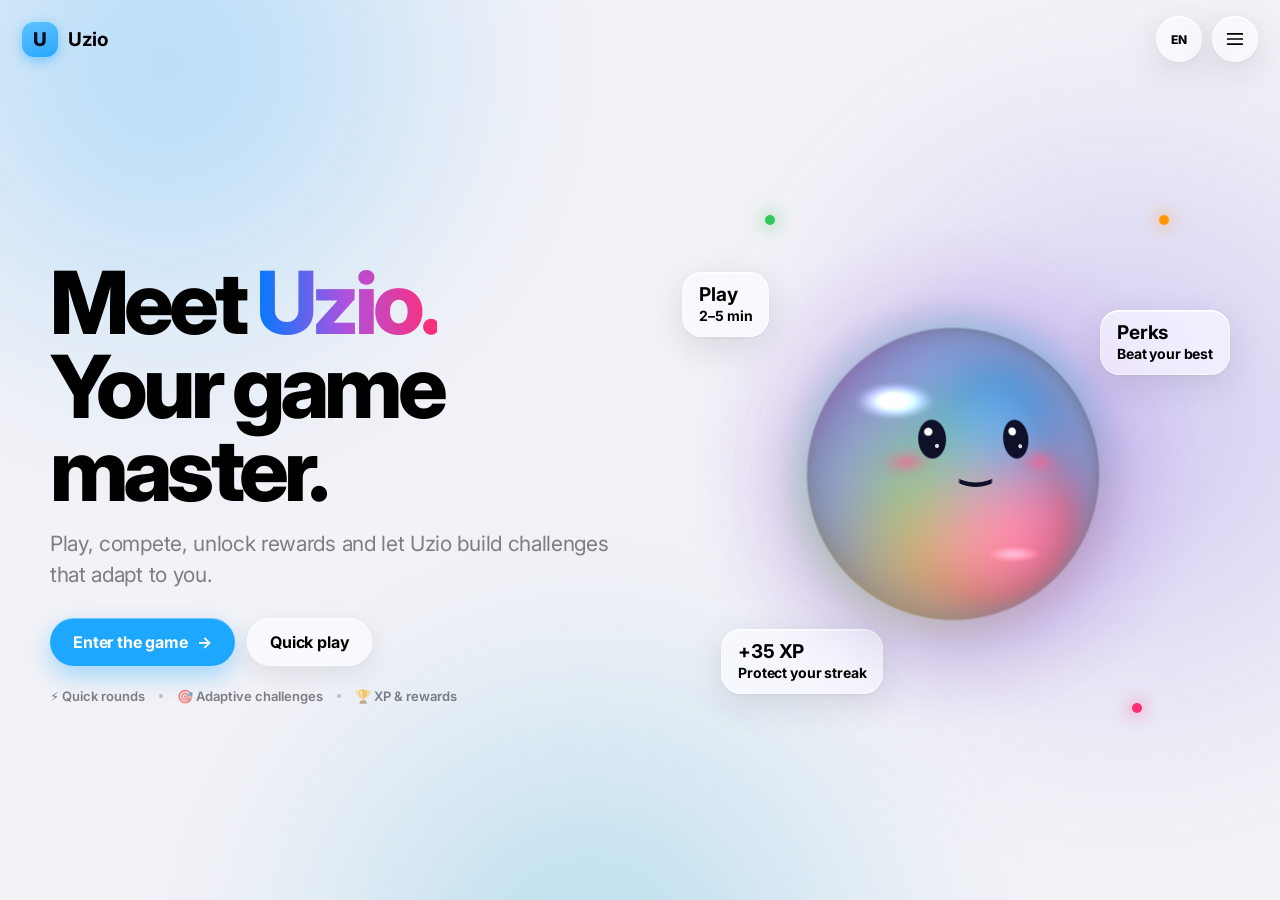
==== commit 09575625: "Add files via upload" ====
--- a/index.html
+++ b/index.html
@@ -8,2275 +8,62 @@
 <link rel="preconnect" href="https://fonts.googleapis.com">
 <link rel="preconnect" href="https://fonts.gstatic.com" crossorigin>
 <link rel="stylesheet" href="https://fonts.googleapis.com/css2?family=Inter:wght@400;500;600;700;800&display=swap">
-<style>
-@property --accent { syntax: '<color>'; inherits: true; initial-value: #007AFF; }
-
-:root {
-  color-scheme: light;
-  --font: "SF Pro Display", "SF Pro Text", -apple-system, BlinkMacSystemFont, "Inter", system-ui, sans-serif;
-  --spring: cubic-bezier(.32, 1.25, .45, 1);
-  --smooth: cubic-bezier(.32, .72, 0, 1);
-
-  --bg: #f2f2f7;
-  --card: #ffffff;
-  --fg: #000000;
-  --fg2: rgba(60, 60, 67, .62);
-  --fill: rgba(120, 120, 128, .12);
-  --fill2: rgba(120, 120, 128, .2);
-  --sep: rgba(60, 60, 67, .14);
-
-  --blue: #007AFF; --pink: #FF2D55; --green: #34C759; --purple: #AF52DE;
-  --orange: #FF9500; --teal: #30B0C7; --indigo: #5856D6;
-
-  --glass: rgba(255, 255, 255, .58);
-  --glass-edge: rgba(255, 255, 255, .75);
-  --spec: rgba(255, 255, 255, .95);
-  --glass-shadow: 0 10px 34px rgba(30, 30, 60, .12), 0 1px 3px rgba(0, 0, 0, .06);
-  --card-shadow: 0 1px 2px rgba(0, 0, 0, .04), 0 8px 24px rgba(30, 30, 60, .06);
-  --wall: .34;
-  --night: 0;
-  --orb-shadow: rgba(40, 60, 150, .22);
-  --accent: #007AFF;
-  --ink: var(--accent-ink, var(--accent)); /* readable version of the accent for small text on light backgrounds */
-}
-@media (prefers-color-scheme: dark) {
-  :root:not([data-theme="light"]) {
-    color-scheme: dark;
-    --bg: #000; --card: #1c1c1e; --fg: #fff;
-    --fg2: rgba(235, 235, 245, .62);
-    --fill: rgba(120, 120, 128, .24); --fill2: rgba(120, 120, 128, .36);
-    --sep: rgba(84, 84, 88, .6);
-    --blue: #0A84FF; --pink: #FF375F; --green: #30D158; --purple: #BF5AF2;
-    --orange: #FF9F0A; --teal: #40C8E0; --indigo: #5E5CE6;
-    --glass: rgba(58, 58, 62, .5); --glass-edge: rgba(255, 255, 255, .16); --spec: rgba(255, 255, 255, .28);
-    --glass-shadow: 0 12px 40px rgba(0, 0, 0, .55), 0 1px 3px rgba(0, 0, 0, .4);
-    --card-shadow: 0 1px 0 rgba(255, 255, 255, .04) inset, 0 10px 30px rgba(0, 0, 0, .4);
-    --wall: .5; --night: 1; --orb-shadow: rgba(110, 130, 255, .3);
-    --ink: var(--accent);
-  }
-}
-:root[data-theme="dark"] {
-  color-scheme: dark;
-  --bg: #000; --card: #1c1c1e; --fg: #fff;
-  --fg2: rgba(235, 235, 245, .62);
-  --fill: rgba(120, 120, 128, .24); --fill2: rgba(120, 120, 128, .36);
-  --sep: rgba(84, 84, 88, .6);
-  --blue: #0A84FF; --pink: #FF375F; --green: #30D158; --purple: #BF5AF2;
-  --orange: #FF9F0A; --teal: #40C8E0; --indigo: #5E5CE6;
-  --glass: rgba(58, 58, 62, .5); --glass-edge: rgba(255, 255, 255, .16); --spec: rgba(255, 255, 255, .28);
-  --glass-shadow: 0 12px 40px rgba(0, 0, 0, .55), 0 1px 3px rgba(0, 0, 0, .4);
-  --card-shadow: 0 1px 0 rgba(255, 255, 255, .04) inset, 0 10px 30px rgba(0, 0, 0, .4);
-  --wall: .5; --night: 1; --orb-shadow: rgba(110, 130, 255, .3);
-  --ink: var(--accent);
-}
-
-* { box-sizing: border-box; -webkit-tap-highlight-color: transparent; }
-html { scroll-behavior: smooth; transition: --accent 1s var(--smooth); }
-body {
-  margin: 0; min-height: 100vh;
-  font-family: var(--font); font-size: 17px; line-height: 1.4;
-  background: var(--bg); color: var(--fg);
-  -webkit-font-smoothing: antialiased; text-rendering: optimizeLegibility;
-  overflow-x: clip;
-}
-button { font: inherit; color: inherit; }
-:focus-visible { outline: 3px solid color-mix(in srgb, var(--accent) 70%, transparent); outline-offset: 3px; }
-::view-transition-old(root), ::view-transition-new(root) { animation: none; mix-blend-mode: normal; }
-::view-transition-old(root) { z-index: 1; }
-::view-transition-new(root) { z-index: 2; }
-
-/* ---------- Wallpaper ---------- */
-.wallpaper { position: fixed; inset: 0; z-index: -1; overflow: hidden; pointer-events: none; }
-.wallpaper i { position: absolute; width: 60vmax; height: 60vmax; border-radius: 50%; filter: blur(80px); opacity: var(--wall); }
-.wallpaper i:nth-child(1) { left: -18vmax; top: -24vmax; background: radial-gradient(circle, var(--accent), transparent 66%); animation: drift1 30s ease-in-out infinite alternate; }
-.wallpaper i:nth-child(2) { right: -20vmax; top: 4vmax; background: radial-gradient(circle, color-mix(in srgb, var(--accent) 35%, var(--purple)), transparent 66%); animation: drift2 36s ease-in-out infinite alternate; }
-.wallpaper i:nth-child(3) { left: 10vmax; bottom: -34vmax; background: radial-gradient(circle, color-mix(in srgb, var(--accent) 40%, var(--teal)), transparent 66%); animation: drift3 33s ease-in-out infinite alternate; }
-@keyframes drift1 { to { translate: 22vmax 14vmax; scale: 1.25; } }
-@keyframes drift2 { to { translate: -22vmax 12vmax; scale: .85; } }
-@keyframes drift3 { to { translate: 18vmax -12vmax; scale: 1.2; } }
-
-/* ---------- Liquid glass material ---------- */
-.glass {
-  background: var(--glass);
-  -webkit-backdrop-filter: blur(30px) saturate(1.9);
-  backdrop-filter: blur(30px) saturate(1.9);
-  box-shadow:
-    inset 0 0 0 .5px var(--glass-edge),
-    inset 0 1.5px 0 var(--spec),
-    inset 0 -1px 0 rgba(255, 255, 255, .08),
-    var(--glass-shadow);
-}
-
-/* ---------- Top bar ---------- */
-.bar {
-  position: sticky; top: 0; z-index: 60;
-  display: grid; grid-template-columns: 1fr auto 1fr; align-items: center;
-  padding: calc(14px + env(safe-area-inset-top, 0px)) max(20px, env(safe-area-inset-right, 0px)) 14px max(20px, env(safe-area-inset-left, 0px));
-}
-.bar::before {
-  content: ""; position: absolute; inset: 0 0 -26px; z-index: -1; pointer-events: none;
-  -webkit-backdrop-filter: blur(18px); backdrop-filter: blur(18px);
-  -webkit-mask-image: linear-gradient(#000 45%, transparent);
-  mask-image: linear-gradient(#000 45%, transparent);
-  background: linear-gradient(color-mix(in srgb, var(--bg) 80%, transparent), transparent);
-  opacity: 0; transition: opacity .35s ease;
-}
-.bar.scrolled::before { opacity: 1; }
-
-.brand { display: flex; align-items: center; gap: 10px; justify-self: start; text-decoration: none; color: var(--fg); font-weight: 700; font-size: 19px; letter-spacing: -.02em; }
-.brand-mark {
-  width: 34px; height: 34px; border-radius: 11px; display: grid; place-items: center;
-  background: linear-gradient(160deg, color-mix(in srgb, var(--accent) 70%, #fff), var(--accent));
-  color: #0b0e1d; font-weight: 800; font-size: 18px;
-  box-shadow: inset 0 1px 0 rgba(255, 255, 255, .5), 0 4px 12px color-mix(in srgb, var(--accent) 45%, transparent);
-  transition: background 1s var(--smooth);
-}
-
-.tabs { position: relative; display: flex; gap: 2px; padding: 4px; border-radius: 999px; justify-self: center; }
-.tab {
-  position: relative; z-index: 1; display: flex; align-items: center; gap: 8px;
-  padding: 11px 17px; border-radius: 999px;
-  color: var(--fg); text-decoration: none; font-weight: 600; font-size: 15px; line-height: 1; letter-spacing: -.01em;
-  transition: color .35s ease, transform .4s var(--spring);
-}
-.tab:hover { transform: scale(1.04); }
-.tab:active { transform: scale(.94); }
-.tab svg { width: 21px; height: 21px; fill: none; stroke: currentColor; stroke-width: 1.9; stroke-linecap: round; stroke-linejoin: round; flex: none; }
-.tab { background-color: transparent; transition: background-color .15s ease, color .2s ease, box-shadow .15s ease, transform .4s var(--spring); }
-.tab:not([aria-current="page"]):hover { color: color-mix(in srgb, var(--c) 55%, var(--fg)); }
-/* the solid neon pill fills in once the liquid drop arrives (.5s delay) */
-.tab[aria-current="page"] {
-  background-color: var(--c); color: #0b0e1d;
-  box-shadow: inset 0 1px 0 rgba(255, 255, 255, .55), 0 4px 16px color-mix(in srgb, var(--c) 55%, transparent), 0 2px 0 color-mix(in srgb, var(--c) 60%, #0b0e1d);
-  transition: background-color .35s ease .5s, color .35s ease .5s, box-shadow .3s ease .5s, transform .4s var(--spring);
-}
-.dropwrap { position: absolute; inset: -24px; z-index: 0; pointer-events: none; filter: url(#goo); opacity: 0; }
-.dropwrap i { position: absolute; left: 0; top: 0; width: 0; height: 0; border-radius: 999px; }
-.dropwrap .d-from { background: var(--c0, #1ea7ff); }
-.dropwrap .d-head { background: var(--c1, #1ea7ff); }
-.dropwrap .d-bridge { border-radius: 0; transform-origin: 0 50%; background: linear-gradient(90deg, var(--c0, #1ea7ff), var(--c1, #1ea7ff)); }
-
-/* Desktop: keep the navigation fixed in its original top-centre position */
-@media (min-width: 761px) {
-  .bar { display: grid; grid-template-columns: 1fr auto 1fr; }
-  .tabs { position: relative; z-index: 61; display: flex; gap: 2px; padding: 4px; justify-self: center; }
-  .tab { position: relative; display: flex; align-items: center; justify-content: center; gap: 8px; padding: 11px 17px; }
-}
-
-
-/* ---------- Language chooser ---------- */
-.actions { position: relative; justify-self: end; display: flex; align-items: center; gap: 10px; }
-.lang { position: relative; }
-.lang-btn { font-size: 12px; font-weight: 800; letter-spacing: .04em; }
-.lang-btn .lang-code { line-height: 1; }
-.lang-menu {
-  position: absolute; right: 0; top: calc(100% + 10px); width: 210px; padding: 8px; border-radius: 26px;
-  opacity: 0; visibility: hidden; pointer-events: none;
-  transform: translateY(-8px) scale(.92); transform-origin: top right;
-  transition: opacity .2s ease, transform .45s var(--spring), visibility .2s;
-}
-.lang.open .lang-menu { opacity: 1; visibility: visible; pointer-events: auto; transform: none; }
-.lang-option { justify-content: flex-start; }
-.lang-option .flag { width: 28px; text-align: center; font-size: 19px; }
-.lang-option .lang-name { flex: 1; }
-.lang-option .lang-check { width: 18px; text-align: center; color: var(--accent); font-weight: 800; opacity: 0; }
-.lang-option[aria-current="true"] { background: color-mix(in srgb, var(--accent) 12%, transparent); }
-.lang-option[aria-current="true"] .lang-check { opacity: 1; }
-@media (max-width: 760px) {
-  .actions { gap: 8px; }
-  .round-btn { width: 44px; height: 44px; }
-  .lang-menu { width: min(210px, calc(100vw - 32px)); }
-}
-
-
-/* ---------- Expanding search pill ---------- */
-.search-pill {
-  width: 46px; height: 46px; border-radius: 999px; display: flex; align-items: center; overflow: hidden;
-  transition: width .48s var(--spring), transform .35s var(--spring), box-shadow .3s ease;
-  position: relative; flex: none;
-}
-.search-pill:hover, .search-pill:focus-within {
-  width: 220px; transform: scale(1.02);
-  box-shadow: inset 0 0 0 .5px var(--glass-edge), inset 0 1.5px 0 var(--spec), var(--glass-shadow), 0 8px 28px color-mix(in srgb, var(--accent) 16%, transparent);
-}
-.search-btn {
-  width: 46px; height: 46px; padding: 0; border: 0; background: transparent; display: grid; place-items: center; flex: none; cursor: pointer; color: var(--fg);
-}
-.search-btn svg { width: 21px; height: 21px; fill: none; stroke: currentColor; stroke-width: 2; stroke-linecap: round; stroke-linejoin: round; transition: transform .35s var(--spring); }
-.search-pill:hover .search-btn svg, .search-pill:focus-within .search-btn svg { transform: scale(1.08); }
-.search-input {
-  width: 158px; min-width: 0; padding: 0 16px 0 1px; border: 0; outline: 0; background: transparent; color: var(--fg);
-  font: inherit; font-size: 14px; font-weight: 600; opacity: 0; transform: translateX(-6px); pointer-events: none;
-  transition: opacity .22s ease .08s, transform .35s var(--spring);
-}
-.search-input::placeholder { color: var(--fg2); font-weight: 500; }
-.search-pill:hover .search-input, .search-pill:focus-within .search-input { opacity: 1; transform: none; pointer-events: auto; }
-.search-hit { animation: searchPulse .9s var(--smooth) 1; }
-@keyframes searchPulse { 0%,100% { box-shadow: var(--card-shadow); } 45% { box-shadow: 0 0 0 4px color-mix(in srgb, var(--accent) 30%, transparent), 0 16px 38px color-mix(in srgb, var(--accent) 24%, transparent); } }
-@media (max-width: 760px) {
-  .search-pill { width: 44px; height: 44px; }
-  .search-btn { width: 44px; height: 44px; }
-  .search-pill:hover, .search-pill:focus-within { width: min(190px, 42vw); }
-  .search-input { width: calc(100% - 44px); }
-}
-
-/* ---------- Back to top ---------- */
-.back-top {
-  position: fixed; z-index: 85; left: max(18px, env(safe-area-inset-left, 0px)); bottom: calc(18px + env(safe-area-inset-bottom, 0px));
-  display: inline-flex; align-items: center; gap: 9px; padding: 11px 15px; border: 0; border-radius: 999px; cursor: pointer;
-  color: var(--fg); font-size: 14px; font-weight: 700; letter-spacing: -.01em;
-  opacity: 0; visibility: hidden; pointer-events: none; transform: translateY(10px) scale(.96);
-  transition: opacity .25s ease, transform .4s var(--spring), visibility .25s;
-}
-.back-top.show { opacity: 1; visibility: visible; pointer-events: auto; transform: none; }
-.back-top:hover { transform: translateY(-2px) scale(1.03); }
-.back-top:active { transform: scale(.95); }
-.back-top svg { width: 18px; height: 18px; fill: none; stroke: currentColor; stroke-width: 2; stroke-linecap: round; stroke-linejoin: round; }
-
-.acct { position: relative; justify-self: end; }
-.round-btn {
-  width: 46px; height: 46px; padding: 0; border: 0; border-radius: 50%; cursor: pointer; display: grid; place-items: center;
-  color: var(--fg); transition: transform .4s var(--spring);
-}
-.round-btn:hover { transform: scale(1.07); }
-.round-btn:active { transform: scale(.92); }
-.round-btn svg { width: 22px; height: 22px; fill: none; stroke: currentColor; stroke-width: 1.9; stroke-linecap: round; stroke-linejoin: round; }
-.round-btn .hl { transform-box: fill-box; transform-origin: center; transition: transform .35s var(--spring), opacity .2s ease; }
-.acct.open .hl:nth-child(1) { transform: translateY(5.5px) rotate(45deg); }
-.acct.open .hl:nth-child(2) { opacity: 0; }
-.acct.open .hl:nth-child(3) { transform: translateY(-5.5px) rotate(-45deg); }
-.menu {
-  position: absolute; right: 0; top: calc(100% + 10px); width: 258px; padding: 8px; border-radius: 26px;
-  opacity: 0; visibility: hidden; pointer-events: none;
-  transform: translateY(-8px) scale(.92); transform-origin: top right;
-  transition: opacity .2s ease, transform .45s var(--spring), visibility .2s;
-}
-.acct.open .menu { opacity: 1; visibility: visible; pointer-events: auto; transform: none; }
-.menu-head { display: flex; align-items: center; gap: 12px; padding: 10px 10px 12px; }
-.avatar { width: 40px; height: 40px; border-radius: 50%; display: grid; place-items: center; font-weight: 700; color: #fff; background: linear-gradient(160deg, var(--pink), var(--orange)); }
-.menu-head b { display: block; font-size: 16px; letter-spacing: -.01em; }
-.menu-head small { color: var(--fg2); font-size: 13px; }
-.menu-item {
-  width: 100%; display: flex; align-items: center; justify-content: space-between; gap: 12px;
-  padding: 12px 12px; border: 0; border-radius: 16px; background: transparent; cursor: pointer; text-align: left;
-  font-size: 16px; font-weight: 500; transition: background .2s ease;
-}
-.menu-item:hover { background: var(--fill); }
-.menu-item svg { width: 20px; height: 20px; fill: none; stroke: var(--fg2); stroke-width: 1.8; stroke-linecap: round; stroke-linejoin: round; }
-.menu hr { border: 0; height: .5px; background: var(--sep); margin: 6px 12px; }
-/* ---------- Theme switch (sun / moon) ---------- */
-.switch {
-  position: relative; width: 44px; height: 22px; padding: 0; flex: none; overflow: hidden; cursor: pointer; background: transparent;
-  zoom: 1.3; /* makes the whole switch 30% bigger */
-  border: 1px solid color-mix(in srgb, var(--fg) 22%, transparent); border-radius: 999px;
-  box-shadow: 0 6px 16px -6px rgba(0, 0, 0, .3), inset 0 1px 0 rgba(255, 255, 255, .35);
-  transition: transform .3s cubic-bezier(.3, 1.6, .5, 1);
-}
-.switch:hover { transform: scale(1.06); }
-.switch:active { transform: scale(.95); }
-.switch .track { position: absolute; inset: 0; }
-.switch .t-day { background: linear-gradient(180deg, #6fc3ff, #c4e9ff); }
-.switch .t-night { background: linear-gradient(180deg, #131d4d, #060a22); opacity: var(--night); transition: opacity .8s ease; }
-.switch .ic { position: absolute; top: 50%; width: 10px; height: 10px; margin-top: -5px; }
-.switch .stars, .switch .clouds { position: absolute; inset: 0; transition: opacity .7s ease, transform .8s cubic-bezier(.3, 1.3, .5, 1); }
-.switch .stars { opacity: var(--night); transform: translateY(calc((1 - var(--night)) * -10px)); }
-.switch .stars i { position: absolute; width: 1.5px; height: 1.5px; border-radius: 50%; background: #fff; box-shadow: 0 0 5px #fff; animation: twinkle 2.6s ease-in-out infinite alternate; }
-.switch .stars i:nth-child(1) { left: 6px; top: 4px; }
-.switch .stars i:nth-child(2) { left: 12px; top: 12px; width: 1.2px; height: 1.2px; animation-delay: -.8s; }
-.switch .stars i:nth-child(3) { left: 4px; top: 13px; width: 1.2px; height: 1.2px; animation-delay: -1.5s; }
-.switch .stars i:nth-child(4) { left: 17px; top: 5px; width: 1.2px; height: 1.2px; animation-delay: -2s; }
-.switch .stars i:nth-child(5) { left: 10px; top: 7px; width: 1.2px; height: 1.2px; animation-delay: -1.1s; }
-.switch .clouds { opacity: calc(1 - var(--night)); transform: translateY(calc(var(--night) * 12px)); }
-.switch .clouds i { position: absolute; border-radius: 999px; background: #fff; }
-.switch .clouds i:nth-child(1) { right: 4px; bottom: 2px; width: 16px; height: 6px; }
-.switch .clouds i:nth-child(2) { right: 12px; bottom: 6px; width: 9px; height: 5px; }
-@keyframes twinkle { from { opacity: .35; scale: .8; } to { opacity: 1; scale: 1.25; } }
-.switch .knob {
-  position: absolute; left: 2px; top: 2px; width: 16px; height: 16px; border-radius: 50%; background: #fff;
-  box-shadow: 0 1px 4px rgba(0, 0, 0, .35); transform: translateX(calc(var(--night) * 22px));
-  transition: transform .4s cubic-bezier(.3, 1.4, .5, 1);
-}
-.switch .knob .ic { left: 50%; right: auto; margin: -5px 0 0 -5px; color: #1b1f33; opacity: 1; transition: opacity .3s ease; fill: none; stroke: currentColor; stroke-width: 2; stroke-linecap: round; stroke-linejoin: round; }
-.switch .knob .ic.s { opacity: calc(1 - var(--night)); color: #f59e0b; }
-.switch .knob .ic.m { opacity: var(--night); color: #3b4380; }
-.theming, .theming *, .theming *::before, .theming *::after { transition-property: background-color, color, border-color, box-shadow !important; transition-duration: .8s !important; transition-timing-function: ease !important; }
-
-/* ---------- Page ---------- */
-main { width: min(1080px, 100%); margin: 0 auto; padding: 22px max(20px, env(safe-area-inset-right, 0px)) 150px max(20px, env(safe-area-inset-left, 0px)); }
-.large { display: grid; gap: 12px; margin-bottom: 30px; max-width: 760px; }
-.eyebrow { display: inline-flex; align-items: center; gap: 9px; font-size: 13px; font-weight: 600; letter-spacing: .08em; text-transform: uppercase; color: var(--fg2); }
-.eyebrow::before { content: ""; width: 9px; height: 9px; border-radius: 50%; background: var(--accent); box-shadow: 0 0 0 4px color-mix(in srgb, var(--accent) 22%, transparent); }
-h1 { margin: 0; font-size: clamp(36px, 6.4vw, 60px); line-height: 1.03; font-weight: 800; letter-spacing: -.035em; text-wrap: balance; }
-.large p { margin: 0; max-width: 52ch; font-size: 19px; line-height: 1.45; color: var(--fg2); letter-spacing: -.01em; }
-.large.swap .t { animation: rise .6s var(--smooth) both; }
-.large.swap .t:nth-child(2) { animation-delay: .04s; }
-.large.swap .t:nth-child(3) { animation-delay: .08s; }
-@keyframes rise { from { opacity: 0; transform: translateY(6px); } }
-
-.dash { display: grid; grid-template-columns: repeat(12, minmax(0, 1fr)); gap: 16px; }
-.dash > * { min-width: 0; }
-.s12 { grid-column: span 12; } .s7 { grid-column: span 7; } .s5 { grid-column: span 5; } .s6 { grid-column: span 6; }
-@media (max-width: 860px) { .s7, .s5, .s6 { grid-column: span 12; } }
-.panel:not(.quiet) .dash > * { animation: pop .6s var(--smooth) both; }
-@keyframes pop { from { opacity: 0; transform: translateY(8px); } }
-/* page-to-page: old content fades out softly before the new one fades in */
-.panel, .large { transition: opacity .22s ease; }
-.panel.is-out, .large.is-out { opacity: 0; }
-
-.sec { display: flex; align-items: baseline; justify-content: space-between; margin: 14px 4px 0; font-size: 24px; font-weight: 700; letter-spacing: -.025em; }
-.sec small { font-size: 15px; font-weight: 500; color: var(--ink); letter-spacing: -.01em; }
-
-.card { position: relative; padding: 24px; border-radius: 30px; background: var(--card); box-shadow: var(--card-shadow); overflow: hidden; }
-.card h2 { display: flex; align-items: baseline; justify-content: space-between; gap: 10px; margin: 0 0 14px; font-size: 22px; font-weight: 700; letter-spacing: -.025em; }
-.hint { font-size: 14px; font-weight: 500; color: var(--fg2); letter-spacing: -.005em; }
-.kicker { margin-bottom: 8px; font-size: 13px; font-weight: 600; letter-spacing: .07em; text-transform: uppercase; color: var(--fg2); }
-.sub { margin: 4px 0 0; color: var(--fg2); font-size: 15px; line-height: 1.4; }
-.q { margin: 0 0 12px; font-size: 19px; font-weight: 600; letter-spacing: -.015em; }
-@supports (corner-shape: squircle) { .card, .tile, .app-icon, .thumb, .group { corner-shape: squircle; } }
-
-.chips { display: flex; flex-wrap: wrap; gap: 8px; margin-top: 14px; }
-.chip {
-  display: inline-flex; align-items: center; gap: 5px; padding: 7px 12px; border-radius: 999px;
-  font-size: 13px; font-weight: 600; line-height: 1; white-space: nowrap;
-  color: color-mix(in srgb, var(--c, var(--accent)) 80%, var(--fg));
-  background: color-mix(in srgb, var(--c, var(--accent)) 15%, transparent);
-}
-.bar-track { height: 9px; border-radius: 99px; background: var(--fill); overflow: hidden; }
-.bar-track > i { display: block; height: 100%; width: var(--w, 0%); border-radius: inherit; background: linear-gradient(90deg, color-mix(in srgb, var(--c, var(--accent)) 75%, #fff), var(--c, var(--accent))); animation: grow 1.1s var(--smooth) .25s both; }
-@keyframes grow { from { width: 0; } }
-
-.btn {
-  display: inline-flex; align-items: center; justify-content: center; gap: 8px; padding: 13px 22px; border: 0; border-radius: 999px; cursor: pointer;
-  background: var(--c, var(--accent)); color: #fff; font-size: 16px; font-weight: 600; letter-spacing: -.01em; text-decoration: none;
-  box-shadow: inset 0 1px 0 rgba(255, 255, 255, .35), 0 6px 16px color-mix(in srgb, var(--c, var(--accent)) 40%, transparent);
-  transition: transform .4s var(--spring), filter .2s ease;
-}
-.btn:hover { filter: brightness(1.07); transform: scale(1.04); }
-.btn:active { transform: scale(.94); }
-.btn.soft { background: color-mix(in srgb, var(--c, var(--accent)) 15%, transparent); color: var(--c, var(--accent)); box-shadow: none; padding: 9px 18px; font-size: 15px; font-weight: 700; }
-.btn.white { background: #fff; color: var(--c, var(--blue)); box-shadow: 0 8px 20px rgba(0, 0, 0, .18); }
-.card > .btn, .info > .btn { margin-top: 16px; }
-
-/* app-icon tiles */
-.tiles { display: grid; grid-template-columns: repeat(4, minmax(0, 1fr)); gap: 16px; }
-@media (max-width: 960px) { .tiles { grid-template-columns: repeat(2, minmax(0, 1fr)); } }
-@media (max-width: 420px) { .tiles { gap: 12px; } }
-.tile {
-  position: relative; display: flex; flex-direction: column; align-items: flex-start; min-height: 190px; padding: 20px; border: 0; border-radius: 30px;
-  background: var(--card); box-shadow: var(--card-shadow); text-align: left; cursor: pointer; overflow: hidden;
-  transition: transform .55s var(--spring), box-shadow .3s ease;
-}
-.tile::after { content: ""; position: absolute; right: -50px; top: -50px; width: 140px; height: 140px; border-radius: 50%; background: var(--c); opacity: .1; filter: blur(8px); transition: opacity .4s ease, transform .6s var(--smooth); }
-.tile:hover { transform: perspective(800px) rotateX(var(--rx, 0deg)) rotateY(var(--ry, 0deg)) translateY(-5px) scale(1.02); box-shadow: 0 20px 44px color-mix(in srgb, var(--c) 22%, transparent), var(--card-shadow); }
-.tile:hover::after { opacity: .22; transform: scale(1.4); }
-.tile:active { transform: scale(.96); }
-/* tilt: the card leans toward the pointer, a soft glint follows it and the icon drifts a little */
-.tile::before { content: ""; position: absolute; inset: 0; border-radius: inherit; pointer-events: none; opacity: 0; transition: opacity .3s ease; background: radial-gradient(circle at var(--gx, 50%) var(--gy, 50%), color-mix(in srgb, var(--c) 22%, transparent), transparent 60%); }
-.tile.tilting::before { opacity: 1; }
-.tile.tilting, .thumb.tilting { transition: transform .12s ease-out, box-shadow .3s ease; }
-.tile .app-icon { translate: calc(var(--px, 0) * 7px) calc(var(--py, 0) * 7px); transition: translate .18s ease-out; }
-.app-icon {
-  width: 58px; height: 58px; display: grid; place-items: center; border-radius: 18px; font-size: 29px; margin-bottom: 18px;
-  background: linear-gradient(180deg, color-mix(in srgb, var(--c) 65%, #fff), var(--c));
-  box-shadow: inset 0 1px 0 rgba(255, 255, 255, .55), 0 8px 18px color-mix(in srgb, var(--c) 38%, transparent);
-}
-.tile b { font-size: 19px; font-weight: 700; letter-spacing: -.02em; line-height: 1.15; }
-.tile small { margin-top: 5px; color: var(--fg2); font-size: 14px; line-height: 1.35; }
-.tile .metas { display: flex; flex-wrap: wrap; gap: 6px; margin-top: auto; padding-top: 16px; }
-.mini { padding: 5px 9px; border-radius: 99px; background: color-mix(in srgb, var(--c) 14%, transparent); color: color-mix(in srgb, var(--c) 78%, var(--fg)); font-size: 11.5px; font-weight: 700; }
-
-/* hero gradient card */
-.hero {
-  display: grid; grid-template-columns: 1fr auto; gap: 20px; align-items: center; padding: 30px; color: #fff;
-  background: radial-gradient(120% 140% at 100% 0%, color-mix(in srgb, var(--purple) 70%, transparent), transparent 55%), linear-gradient(135deg, color-mix(in srgb, var(--blue) 88%, #fff), var(--indigo));
-  box-shadow: 0 24px 54px color-mix(in srgb, var(--blue) 38%, transparent), inset 0 1px 0 rgba(255, 255, 255, .4);
-}
-.hero::after { content: ""; position: absolute; right: -80px; bottom: -120px; width: 320px; height: 320px; border-radius: 50%; background: rgba(255, 255, 255, .14); filter: blur(10px); pointer-events: none; }
-.hero .kicker { color: rgba(255, 255, 255, .78); }
-.hero-title { margin: 2px 0 6px; font-size: clamp(30px, 4.6vw, 46px); font-weight: 800; letter-spacing: -.035em; line-height: 1.04; }
-.hero .sub { color: rgba(255, 255, 255, .82); font-size: 17px; margin-bottom: 18px; }
-.hero .bar-track { background: rgba(255, 255, 255, .28); max-width: 420px; }
-.hero .bar-track > i { background: #fff; }
-.hero .chip { background: rgba(255, 255, 255, .2); color: #fff; }
-@media (max-width: 700px) { .hero { grid-template-columns: 1fr; padding: 24px; } .hero .btn { justify-self: start; } }
-
-.uzio-pick { display: flex; gap: 18px; align-items: center; }
-.uzio-mini {
-  position: relative; width: 84px; height: 84px; flex: none; border-radius: 50%; display: grid; place-items: center; color: #fff; font-size: 32px; font-weight: 800; overflow: hidden;
-  background: conic-gradient(from 20deg, var(--blue), var(--purple), var(--pink), var(--orange), var(--green), var(--blue));
-  box-shadow: inset 0 0 0 1px rgba(255, 255, 255, .5), inset 0 -10px 18px rgba(0, 0, 0, .15), 0 12px 26px rgba(0, 0, 0, .15);
-}
-.uzio-mini::before { content: ""; position: absolute; inset: 0; background: radial-gradient(circle at 35% 25%, rgba(255, 255, 255, .8), transparent 45%), rgba(255, 255, 255, .22); }
-.uzio-mini span { position: relative; text-shadow: 0 2px 6px rgba(0, 0, 0, .25); }
-.uzio-pick b { display: block; font-size: 21px; letter-spacing: -.02em; line-height: 1.2; margin-bottom: 3px; }
-
-/* grouped list (inset grouped, like Settings) */
-.group { border-radius: 26px; background: var(--card); box-shadow: var(--card-shadow); overflow: hidden; }
-.row { display: flex; align-items: center; gap: 14px; padding: 14px 18px; position: relative; }
-.row + .row::before { content: ""; position: absolute; left: 82px; right: 0; top: 0; height: .5px; background: var(--sep); }
-.row .app-icon { width: 46px; height: 46px; margin: 0; border-radius: 14px; font-size: 23px; }
-.row .info { flex: 1; min-width: 0; }
-.row .info b { display: block; font-size: 17px; font-weight: 600; letter-spacing: -.015em; }
-.row .info small { display: block; color: var(--fg2); font-size: 14px; line-height: 1.35; }
-.check { width: 28px; height: 28px; flex: none; border-radius: 50%; display: grid; place-items: center; font-size: 15px; font-weight: 800; color: #fff; background: var(--green); box-shadow: 0 4px 10px color-mix(in srgb, var(--green) 40%, transparent); }
-.check.todo { background: transparent; box-shadow: inset 0 0 0 2.5px var(--fill2); color: transparent; }
-
-.suggest { display: flex; flex-direction: column; gap: 9px; }
-.suggest button {
-  padding: 12px 16px; border: 0; border-radius: 18px; text-align: left; cursor: pointer; background: var(--fill); font-size: 15px; font-weight: 500; color: var(--fg);
-  transition: transform .4s var(--spring), background .2s ease;
-}
-.suggest button:hover { background: color-mix(in srgb, var(--accent) 14%, var(--fill)); transform: translateX(4px); }
-.suggest button:active { transform: scale(.97); }
-
-.quote { display: flex; align-items: center; justify-content: space-between; gap: 22px; flex-wrap: wrap; background: linear-gradient(135deg, color-mix(in srgb, var(--purple) 14%, var(--card)), var(--card)); }
-.quote blockquote { margin: 6px 0 4px; font-size: clamp(28px, 4.4vw, 42px); font-weight: 800; letter-spacing: -.035em; line-height: 1.1; }
-
-/* video cards */
-.vgrid { display: grid; grid-template-columns: repeat(auto-fill, minmax(260px, 1fr)); gap: 22px 18px; }
-.thumb {
-  position: relative; display: block; width: 100%; aspect-ratio: 16 / 10; padding: 0; border: 0; border-radius: 26px; overflow: hidden; cursor: pointer;
-  background: linear-gradient(145deg, color-mix(in srgb, var(--c) 70%, #fff), var(--c) 55%, color-mix(in srgb, var(--c) 60%, #000));
-  box-shadow: 0 14px 30px color-mix(in srgb, var(--c) 30%, transparent), inset 0 1px 0 rgba(255, 255, 255, .45);
-  transition: transform .55s var(--spring);
-}
-.thumb::before { content: ""; position: absolute; inset: 0; background: radial-gradient(circle at var(--gx, 25%) var(--gy, 10%), rgba(255, 255, 255, .4), transparent 55%); }
-.thumb:hover { transform: perspective(800px) rotateX(var(--rx, 0deg)) rotateY(var(--ry, 0deg)) scale(1.03); }
-.thumb:active { transform: scale(.97); }
-.thumb .emo { position: absolute; right: 18px; top: 8px; font-size: 76px; filter: drop-shadow(0 10px 14px rgba(0, 0, 0, .25)); translate: calc(var(--px, 0) * 10px) calc(var(--py, 0) * 8px); transition: transform .6s var(--spring), translate .18s ease-out; }
-.thumb:hover .emo { transform: scale(1.12) rotate(-6deg); }
-.thumb .play { position: absolute; left: 14px; bottom: 14px; width: 48px; height: 48px; border-radius: 50%; display: grid; place-items: center; padding-left: 3px; color: #fff; font-size: 16px; background: rgba(255, 255, 255, .26); -webkit-backdrop-filter: blur(14px) saturate(1.6); backdrop-filter: blur(14px) saturate(1.6); box-shadow: inset 0 0 0 .5px rgba(255, 255, 255, .6), inset 0 1px 0 rgba(255, 255, 255, .7); }
-.thumb .new { position: absolute; left: 14px; top: 14px; padding: 5px 10px; border-radius: 99px; background: #fff; color: #000; font-size: 11px; font-weight: 800; letter-spacing: .06em; }
-.vmeta { display: flex; justify-content: space-between; gap: 10px; margin-top: 12px; padding: 0 4px; }
-.vmeta h3 { margin: 0 0 2px; font-size: 17px; font-weight: 600; letter-spacing: -.015em; line-height: 1.25; }
-.star { flex: none; width: 40px; height: 40px; border-radius: 50%; border: 0; background: var(--fill); font-size: 19px; line-height: 1; cursor: pointer; transition: transform .4s var(--spring); }
-.star:hover { transform: scale(1.12); } .star:active { transform: scale(.88); }
-.star.on { color: var(--orange); background: color-mix(in srgb, var(--orange) 18%, transparent); }
-
-/* quest */
-.lvl { display: flex; align-items: center; gap: 22px; }
-.ring { position: relative; width: 132px; height: 132px; flex: none; }
-.ring svg { width: 100%; height: 100%; transform: rotate(-90deg); }
-.ring circle { fill: none; stroke-width: 14; stroke-linecap: round; }
-.ring .tr { stroke: var(--fill); }
-.ring .pr { transition: stroke-dashoffset 1.4s var(--smooth) .3s; }
-.ring .mid { position: absolute; inset: 0; display: grid; place-content: center; text-align: center; }
-.ring b { font-size: 42px; font-weight: 800; line-height: 1; letter-spacing: -.04em; }
-.ring span { margin-top: 3px; font-size: 10px; font-weight: 700; letter-spacing: .16em; color: var(--fg2); }
-.big { font-size: 30px; font-weight: 800; letter-spacing: -.03em; line-height: 1.1; }
-.week { display: grid; grid-template-columns: repeat(7, 1fr); gap: 8px; text-align: center; margin: 16px 0 14px; }
-.day { display: grid; gap: 8px; justify-items: center; font-size: 12px; font-weight: 600; color: var(--fg2); }
-.day i { width: 40px; height: 40px; border-radius: 50%; display: grid; place-items: center; font-style: normal; font-size: 19px; background: var(--fill); }
-.day.done i { background: linear-gradient(160deg, var(--orange), var(--pink)); box-shadow: 0 6px 14px color-mix(in srgb, var(--pink) 35%, transparent); }
-.day.today i { background: transparent; box-shadow: inset 0 0 0 3px var(--accent); }
-.day.today { color: var(--fg); }
-.badges { display: grid; grid-template-columns: repeat(auto-fill, minmax(150px, 1fr)); gap: 14px; }
-.badge { display: grid; justify-items: center; gap: 6px; padding: 20px 12px 16px; text-align: center; border-radius: 24px; background: var(--fill); transition: transform .5s var(--spring); }
-.badge:hover { transform: translateY(-4px) scale(1.03); }
-.badge .coin { width: 70px; height: 70px; border-radius: 50%; display: grid; place-items: center; font-size: 34px; margin-bottom: 4px; background: radial-gradient(circle at 30% 25%, color-mix(in srgb, var(--c) 45%, #fff), var(--c) 65%); box-shadow: inset 0 0 0 3px rgba(255, 255, 255, .45), inset 0 -6px 10px rgba(0, 0, 0, .15), 0 10px 20px color-mix(in srgb, var(--c) 38%, transparent); }
-
-/* Perk shop: subtle growth + perk-colour glow */
-.perk-item {
-  position: relative;
-  overflow: hidden;
-  cursor: pointer;
-  will-change: transform, background-color, box-shadow;
-  transition: transform .38s var(--spring), background-color .24s ease, box-shadow .28s ease, color .22s ease;
-}
-.perk-item::before {
-  content: "";
-  position: absolute;
-  inset: 0;
-  border-radius: inherit;
-  pointer-events: none;
-  background: radial-gradient(circle at 50% 28%, color-mix(in srgb, var(--c) 40%, transparent), transparent 68%);
-  opacity: 0;
-  transform: scale(.84);
-  transition: opacity .24s ease, transform .38s var(--spring);
-}
-.perk-item > * { position: relative; z-index: 1; }
-.perk-item:hover {
-  transform: translateY(-4px) scale(1.045);
-  background: color-mix(in srgb, var(--c) 24%, var(--card));
-  box-shadow: 0 18px 38px color-mix(in srgb, var(--c) 32%, transparent), inset 0 0 0 1px color-mix(in srgb, var(--c) 38%, transparent);
-}
-.perk-item:hover::before { opacity: 1; transform: scale(1.14); }
-.perk-item:hover .coin {
-  transform: scale(1.08);
-  box-shadow: inset 0 0 0 3px rgba(255,255,255,.55), inset 0 -6px 10px rgba(0,0,0,.15), 0 13px 26px color-mix(in srgb, var(--c) 52%, transparent);
-}
-.perk-item .coin { transition: transform .3s var(--spring), box-shadow .28s ease; }
-.badge b { font-size: 15px; font-weight: 700; letter-spacing: -.01em; }
-.badge small { color: var(--fg2); font-size: 12.5px; line-height: 1.3; }
-.badge.lock { background: transparent; box-shadow: inset 0 0 0 1.5px var(--sep); }
-.badge.lock .coin { background: var(--fill2); box-shadow: none; filter: grayscale(1); opacity: .6; }
-
-/* ---------- Uzio orb (WebGL) ---------- */
-.uzio-orb { position: fixed; z-index: 80; right: max(10px, env(safe-area-inset-right, 0px)); bottom: calc(6px + env(safe-area-inset-bottom, 0px)); display: block; color: var(--fg); text-decoration: none; outline: none; cursor: pointer; }
-.orb-body { position: relative; display: block; width: 128px; height: 128px; animation: orbfloat 4.2s ease-in-out infinite; filter: drop-shadow(0 10px 14px var(--orb-shadow)); }
-.uzio-orb canvas { display: block; width: 100%; height: 100%; }
-.orb-fx { position: absolute; inset: 0; pointer-events: none; overflow: visible; }
-.hat { display:none !important; }
-.hat svg { display: block; width: 100%; height: 100%; overflow: visible; }
-.hat .prop { transform-box: fill-box; transform-origin: center; animation: propspin .38s linear infinite; }
-@keyframes propspin { 0% { transform: scaleX(1); } 50% { transform: scaleX(-1); } 100% { transform: scaleX(1); } }
-.orb-label {
-  position: absolute; z-index: 2; right: calc(100% - 42px); bottom: calc(100% - 36px);
-  padding: 12px 18px; border-radius: 999px; font-size: 15px; font-weight: 600; white-space: nowrap; color: var(--fg);
-  opacity: 0; pointer-events: none; transform: translate(16px, 12px) scale(.8); transform-origin: right bottom;
-  transition: opacity .25s ease, transform .55s var(--spring);
-}
-.uzio-orb:hover .orb-label, .uzio-orb:focus-visible .orb-label { opacity: 1; transform: translate(0, 0) scale(1); }
-.uzio-orb.no-gl canvas { background: conic-gradient(from 0deg, #1ea7ff, #ff2d75, #b8ff1f, #b44dff, #ffa11a, #1ea7ff); clip-path: circle(37%); }
-@keyframes orbfloat { 50% { transform: translateY(-5px); } }
-
-/* ---------- Toast ---------- */
-.toast {
-  position: fixed; z-index: 200; left: 50%; bottom: calc(26px + env(safe-area-inset-bottom, 0px)); max-width: calc(100vw - 32px);
-  padding: 14px 22px; border-radius: 999px; background: rgba(20, 20, 24, .88); color: #fff; font-size: 15px; font-weight: 600; letter-spacing: -.01em;
-  -webkit-backdrop-filter: blur(20px) saturate(1.6); backdrop-filter: blur(20px) saturate(1.6);
-  box-shadow: inset 0 0 0 .5px rgba(255, 255, 255, .22), 0 18px 40px rgba(0, 0, 0, .35);
-  opacity: 0; transform: translate(-50%, 24px) scale(.9); pointer-events: none;
-  transition: opacity .25s ease, transform .55s var(--spring);
-}
-.toast.show { opacity: 1; transform: translate(-50%, 0) scale(1); }
-
-/* ---------- Onboarding ---------- */
-.onb {
-  position: fixed; inset: 0; z-index: 150; display: grid; place-items: center; padding: 20px;
-  background: color-mix(in srgb, var(--bg) 55%, transparent);
-  -webkit-backdrop-filter: blur(22px) saturate(1.4); backdrop-filter: blur(22px) saturate(1.4);
-  opacity: 0; visibility: hidden; transition: opacity .35s ease, visibility .35s;
-}
-.onb.show { opacity: 1; visibility: visible; }
-.onb-card {
-  width: min(460px, 100%); max-height: calc(100dvh - 40px); overflow: auto; padding: 30px 26px 22px; border-radius: 34px; text-align: center;
-  background: color-mix(in srgb, var(--card) 84%, transparent);
-  transform: translateY(14px) scale(.96); transition: transform .6s var(--spring);
-}
-.onb.show .onb-card { transform: none; }
-.onb-orb { width: 92px; height: 92px; margin: 0 auto 16px; font-size: 36px; animation: orbfloat 4.2s ease-in-out infinite; }
-.onb-step { animation: rise .5s var(--smooth) both; }
-.onb-title { margin: 0 0 6px; font-size: 28px; font-weight: 800; letter-spacing: -.03em; line-height: 1.1; text-wrap: balance; }
-.onb-sub { margin: 0; color: var(--fg2); font-size: 16px; line-height: 1.4; }
-.onb-input {
-  width: 100%; margin-top: 18px; padding: 15px 18px; border: 0; border-radius: 18px; background: var(--fill); color: var(--fg);
-  font: inherit; font-size: 19px; font-weight: 600; text-align: center;
-}
-.onb-input::placeholder { color: var(--fg2); font-weight: 500; }
-.onb-choices { display: grid; gap: 10px; margin-top: 18px; }
-.opt {
-  display: flex; align-items: center; gap: 14px; padding: 14px 16px; border: 0; border-radius: 20px; background: var(--fill); text-align: left; cursor: pointer;
-  transition: transform .4s var(--spring), background .2s ease, box-shadow .2s ease;
-}
-.opt:hover { transform: scale(1.02); }
-.opt:active { transform: scale(.97); }
-.opt .e { font-size: 28px; line-height: 1; }
-.opt b { display: block; font-size: 17px; font-weight: 700; letter-spacing: -.01em; }
-.opt small { display: block; margin-top: 2px; color: var(--fg2); font-size: 13.5px; line-height: 1.3; }
-.onb-chips { display: flex; flex-wrap: wrap; justify-content: center; gap: 9px; margin-top: 18px; }
-.pick {
-  padding: 11px 16px; border: 0; border-radius: 999px; background: var(--fill); font-size: 16px; font-weight: 600; cursor: pointer;
-  transition: transform .4s var(--spring), background .2s ease, box-shadow .2s ease;
-}
-.pick:hover { transform: scale(1.05); }
-.pick:active { transform: scale(.94); }
-.opt[aria-pressed="true"], .pick[aria-pressed="true"] { background: color-mix(in srgb, var(--accent) 18%, var(--card)); box-shadow: inset 0 0 0 2.5px var(--accent); }
-.onb-foot { display: grid; grid-template-columns: 1fr auto 1fr; align-items: center; gap: 10px; margin-top: 24px; }
-#onbLeft { justify-self: start; }
-#onbRight { justify-self: end; }
-.onb-skip { padding: 9px 10px; border: 0; border-radius: 12px; background: transparent; color: var(--fg2); font-size: 15px; font-weight: 600; cursor: pointer; }
-.onb-skip:hover { color: var(--fg); }
-.dots { display: flex; gap: 7px; }
-.dots i { width: 8px; height: 8px; border-radius: 99px; background: var(--fill2); transition: width .4s var(--spring), background .3s ease; }
-.dots i.on { width: 22px; background: var(--accent); }
-.btn:disabled { opacity: .45; pointer-events: none; filter: saturate(.6); }
-@media (max-width: 420px) { .onb-card { padding: 24px 18px 18px; } .onb-title { font-size: 25px; } }
-
-/* ---------- Mobile: iOS tab bar at the bottom ---------- */
-@media (max-width: 760px) {
-  .bar { grid-template-columns: 1fr auto; padding-bottom: 10px; }
-  .tabs {
-    position: fixed; z-index: 70; left: 50%; bottom: calc(12px + env(safe-area-inset-bottom, 0px)); transform: translateX(-50%);
-    width: min(440px, calc(100vw - 24px)); justify-content: space-between; padding: 5px; gap: 0;
-  }
-  .tab { flex: 1; flex-direction: column; gap: 4px; padding: 9px 4px 8px; font-size: 10.5px; justify-content: center; }
-  .tab svg { width: 25px; height: 25px; }
-  main { padding-bottom: 190px; }
-  .uzio-orb { bottom: calc(78px + env(safe-area-inset-bottom, 0px)); }
-  .orb-body { width: 104px; height: 104px; }
-  .orb-label { display: none; }
-  .toast { bottom: calc(102px + env(safe-area-inset-bottom, 0px)); }
-  .large p { font-size: 17px; }
-  .lvl { flex-direction: column; align-items: flex-start; }
-  .row .btn { padding: 8px 14px; }
-  .row + .row::before { left: 78px; }
-  .back-top { bottom: calc(92px + env(safe-area-inset-bottom, 0px)); padding: 10px 13px; }
-}
-
-@media (prefers-reduced-motion: reduce) {
-  *, *::before, *::after { animation-duration: .01ms !important; animation-iteration-count: 1 !important; transition-duration: .01ms !important; scroll-behavior: auto !important; }
-}
-</style>
+<script>try{var t=localStorage.getItem('uzio-theme');if(t==='light'||t==='dark')document.documentElement.setAttribute('data-theme',t)}catch(e){}</script>
+<link rel="stylesheet" href="landing.css">
 </head>
 <body>
-<iframe id="uzioLanding" title="Uzio welcome page" style="position:fixed;inset:0;width:100%;height:100%;border:0;z-index:9999;background:#f2f2f7" srcdoc="&lt;!doctype html&gt;
-&lt;html lang=&quot;en&quot;&gt;
-&lt;head&gt;
-&lt;meta charset=&quot;utf-8&quot;&gt;
-&lt;meta name=&quot;viewport&quot; content=&quot;width=device-width,initial-scale=1,viewport-fit=cover&quot;&gt;
-&lt;title&gt;Uzio&lt;/title&gt;
-&lt;meta name=&quot;theme-color&quot; content=&quot;#f2f2f7&quot;&gt;
-&lt;link rel=&quot;preconnect&quot; href=&quot;https://fonts.googleapis.com&quot;&gt;
-&lt;link rel=&quot;preconnect&quot; href=&quot;https://fonts.gstatic.com&quot; crossorigin&gt;
-&lt;link rel=&quot;stylesheet&quot; href=&quot;https://fonts.googleapis.com/css2?family=Inter:wght@400;500;600;700;800&amp;display=swap&quot;&gt;
-&lt;style&gt;
-@property --accent { syntax:&#x27;&lt;color&gt;&#x27;; inherits:true; initial-value:#1ea7ff; }
-:root{
-  color-scheme:light;
-  --font:&quot;SF Pro Display&quot;,&quot;SF Pro Text&quot;,-apple-system,BlinkMacSystemFont,&quot;Inter&quot;,system-ui,sans-serif;
-  --spring:cubic-bezier(.32,1.25,.45,1); --smooth:cubic-bezier(.32,.72,0,1);
-  --bg:#f2f2f7; --card:#fff; --fg:#000; --fg2:rgba(60,60,67,.64);
-  --fill:rgba(120,120,128,.12); --fill2:rgba(120,120,128,.2); --sep:rgba(60,60,67,.14);
-  --glass:rgba(255,255,255,.58); --glass-edge:rgba(255,255,255,.75); --spec:rgba(255,255,255,.95);
-  --glass-shadow:0 10px 34px rgba(30,30,60,.12),0 1px 3px rgba(0,0,0,.06);
-  --blue:#007AFF; --pink:#FF2D75; --green:#34C759; --purple:#AF52DE; --orange:#FF9500; --teal:#30B0C7;
-  --accent:#1ea7ff; --night:0;
-}
-@media(prefers-color-scheme:dark){:root:not([data-theme=&quot;light&quot;]){color-scheme:dark;--bg:#000;--card:#1c1c1e;--fg:#fff;--fg2:rgba(235,235,245,.64);--fill:rgba(120,120,128,.24);--fill2:rgba(120,120,128,.36);--sep:rgba(84,84,88,.6);--glass:rgba(58,58,62,.5);--glass-edge:rgba(255,255,255,.16);--spec:rgba(255,255,255,.28);--glass-shadow:0 12px 40px rgba(0,0,0,.55),0 1px 3px rgba(0,0,0,.4);--night:1}}
-:root[data-theme=&quot;dark&quot;]{color-scheme:dark;--bg:#000;--card:#1c1c1e;--fg:#fff;--fg2:rgba(235,235,245,.64);--fill:rgba(120,120,128,.24);--fill2:rgba(120,120,128,.36);--sep:rgba(84,84,88,.6);--glass:rgba(58,58,62,.5);--glass-edge:rgba(255,255,255,.16);--spec:rgba(255,255,255,.28);--glass-shadow:0 12px 40px rgba(0,0,0,.55),0 1px 3px rgba(0,0,0,.4);--night:1}
-*{box-sizing:border-box;-webkit-tap-highlight-color:transparent}
-html,body{margin:0;width:100%;height:100%;overflow:hidden}
-body{font-family:var(--font);background:var(--bg);color:var(--fg);-webkit-font-smoothing:antialiased;text-rendering:optimizeLegibility}
-button,a{font:inherit;color:inherit}
-:focus-visible{outline:3px solid color-mix(in srgb,var(--accent) 70%,transparent);outline-offset:3px}
-.wallpaper{position:fixed;inset:0;z-index:-2;overflow:hidden;pointer-events:none}
-.wallpaper i{position:absolute;width:62vmax;height:62vmax;border-radius:50%;filter:blur(82px);opacity:.33}
-.wallpaper i:nth-child(1){left:-18vmax;top:-26vmax;background:radial-gradient(circle,var(--accent),transparent 66%);animation:d1 22s ease-in-out infinite alternate}
-.wallpaper i:nth-child(2){right:-19vmax;top:2vmax;background:radial-gradient(circle,color-mix(in srgb,var(--accent) 30%,var(--purple)),transparent 66%);animation:d2 27s ease-in-out infinite alternate}
-.wallpaper i:nth-child(3){left:15vmax;bottom:-36vmax;background:radial-gradient(circle,color-mix(in srgb,var(--accent) 35%,var(--teal)),transparent 66%);animation:d3 25s ease-in-out infinite alternate}
-@keyframes d1{to{translate:18vmax 12vmax;scale:1.16}}@keyframes d2{to{translate:-15vmax 8vmax;scale:.9}}@keyframes d3{to{translate:14vmax -10vmax;scale:1.14}}
-.glass{background:var(--glass);-webkit-backdrop-filter:blur(30px) saturate(1.9);backdrop-filter:blur(30px) saturate(1.9);box-shadow:inset 0 0 0 .5px var(--glass-edge),inset 0 1.5px 0 var(--spec),inset 0 -1px 0 rgba(255,255,255,.08),var(--glass-shadow)}
-.shell{height:100dvh;display:grid;grid-template-rows:auto 1fr;padding:0 max(22px,env(safe-area-inset-right)) max(18px,env(safe-area-inset-bottom)) max(22px,env(safe-area-inset-left))}
-.topbar{position:relative;z-index:30;display:grid;grid-template-columns:1fr auto;align-items:center;padding:calc(16px + env(safe-area-inset-top)) 0 12px}
-.brand{display:flex;align-items:center;gap:10px;text-decoration:none;font-size:19px;font-weight:700;letter-spacing:-.02em;width:max-content}
-.brand-mark{width:36px;height:36px;border-radius:12px;display:grid;place-items:center;background:linear-gradient(160deg,color-mix(in srgb,var(--accent) 70%,#fff),var(--accent));color:#0b0e1d;font-weight:800;font-size:19px;box-shadow:inset 0 1px 0 rgba(255,255,255,.5),0 4px 12px color-mix(in srgb,var(--accent) 45%,transparent)}
-.actions{display:flex;gap:10px;align-items:center}.round-btn{width:46px;height:46px;padding:0;border:0;border-radius:50%;display:grid;place-items:center;cursor:pointer;transition:transform .4s var(--spring)}.round-btn:hover{filter:brightness(1.03)}.round-btn:active{transform:scale(.92)}.round-btn svg{width:22px;height:22px;fill:none;stroke:currentColor;stroke-width:1.9;stroke-linecap:round;stroke-linejoin:round}.round-btn.lang-btn{font-size:12px;font-weight:800;letter-spacing:.04em}
-.pop{position:relative}.menu{position:absolute;right:0;top:calc(100% + 10px);width:230px;padding:8px;border-radius:26px;opacity:0;visibility:hidden;pointer-events:none;transform:translateY(-8px) scale(.92);transform-origin:top right;transition:opacity .2s ease,transform .45s var(--spring),visibility .2s}.pop.open .menu{opacity:1;visibility:visible;pointer-events:auto;transform:none}
-.menu-item{width:100%;display:flex;align-items:center;gap:12px;padding:12px;border:0;border-radius:16px;background:transparent;cursor:pointer;text-align:left;font-size:15px;font-weight:600}.menu-item:hover{background:var(--fill)}.flag{width:26px;text-align:center;font-size:18px}.menu-item .check{margin-left:auto;color:var(--accent);opacity:0}.menu-item[aria-current=&quot;true&quot;]{background:color-mix(in srgb,var(--accent) 12%,transparent)}.menu-item[aria-current=&quot;true&quot;] .check{opacity:1}.menu hr{border:0;height:.5px;background:var(--sep);margin:6px 12px}.theme-row{justify-content:space-between}.switch{width:44px;height:24px;border:1px solid color-mix(in srgb,var(--fg) 20%,transparent);border-radius:99px;background:linear-gradient(180deg,#74c9ff,#d6efff);position:relative;padding:0;cursor:pointer;overflow:hidden}.switch:before{content:&quot;&quot;;position:absolute;inset:0;background:linear-gradient(180deg,#15204f,#070b24);opacity:var(--night);transition:opacity .5s}.switch i{position:absolute;top:3px;left:3px;width:16px;height:16px;border-radius:50%;background:#fff;box-shadow:0 1px 4px rgba(0,0,0,.35);transform:translateX(calc(var(--night) * 20px));transition:transform .4s var(--spring)}
-.hero{min-height:0;display:grid;grid-template-columns:minmax(0,1.02fr) minmax(340px,.98fr);gap:clamp(18px,4vw,70px);align-items:center;width:min(1180px,100%);margin:0 auto;padding:clamp(12px,3vh,28px) 0 clamp(20px,4vh,46px)}
-.copy{align-self:center;max-width:650px}.eyebrow{display:inline-flex;align-items:center;gap:10px;padding:8px 12px;border-radius:999px;font-size:12px;font-weight:700;letter-spacing:.07em;text-transform:uppercase;color:var(--fg2)}.eyebrow:before{content:&quot;&quot;;width:8px;height:8px;border-radius:50%;background:var(--green);box-shadow:0 0 0 4px color-mix(in srgb,var(--green) 18%,transparent)}
-h1{margin:18px 0 16px;font-size:clamp(46px,6.8vw,88px);line-height:.96;letter-spacing:-.055em;font-weight:800;text-wrap:balance}h1 .grad{background:linear-gradient(90deg,var(--blue),var(--purple),var(--pink));-webkit-background-clip:text;background-clip:text;color:transparent}
-.lead{margin:0;max-width:52ch;color:var(--fg2);font-size:clamp(17px,1.8vw,21px);line-height:1.48;letter-spacing:-.015em}.ctas{display:flex;align-items:center;gap:12px;flex-wrap:wrap;margin-top:28px}.btn{display:inline-flex;align-items:center;justify-content:center;gap:9px;padding:14px 23px;border:0;border-radius:999px;text-decoration:none;cursor:pointer;font-size:16px;font-weight:700;letter-spacing:-.01em;transition:transform .4s var(--spring),filter .2s ease}.btn:hover{filter:brightness(1.04)}.btn:active{transform:scale(.95)}.primary{background:var(--accent);color:#fff;box-shadow:inset 0 1px 0 rgba(255,255,255,.35),0 10px 24px color-mix(in srgb,var(--accent) 38%,transparent)}.secondary{background:var(--glass);-webkit-backdrop-filter:blur(22px) saturate(1.7);backdrop-filter:blur(22px) saturate(1.7);box-shadow:inset 0 0 0 .5px var(--glass-edge),inset 0 1px 0 var(--spec),0 8px 24px rgba(30,30,60,.09)}.proof{display:flex;gap:14px;align-items:center;margin-top:22px;color:var(--fg2);font-size:13px;font-weight:600;flex-wrap:wrap}.proof span{display:flex;gap:6px;align-items:center}.dot{width:4px;height:4px;border-radius:50%;background:var(--fg2);opacity:.45}
-.visual{position:relative;height:min(70vh,650px);min-height:420px;display:grid;place-items:center;isolation:isolate}.halo{position:absolute;width:min(42vw,510px);aspect-ratio:1;border-radius:50%;background:radial-gradient(circle,color-mix(in srgb,var(--accent) 25%,transparent) 0 34%,color-mix(in srgb,var(--purple) 12%,transparent) 48%,transparent 70%);filter:blur(10px);animation:pulse 5s ease-in-out infinite}@keyframes pulse{50%{transform:scale(1.08);opacity:.82}}
-.uzio-orb{position:relative;z-index:5;display:block;width:min(34vw,390px);aspect-ratio:1;color:var(--fg);text-decoration:none;outline:none;cursor:pointer}
-.orb-body{position:relative;display:block;width:100%;height:100%;animation:orbfloat 4.2s ease-in-out infinite;filter:drop-shadow(0 24px 34px rgba(60,70,150,.24));transform-origin:center}
-.uzio-orb canvas{display:block;width:100%;height:100%}.orb-fx{position:absolute;inset:0;pointer-events:none;overflow:visible}.hat{display:none!important}.hat svg{display:block;width:100%;height:100%;overflow:visible}.hat .prop{transform-box:fill-box;transform-origin:center;animation:propspin .38s linear infinite}@keyframes propspin{0%{transform:scaleX(1)}50%{transform:scaleX(-1)}100%{transform:scaleX(1)}}
-.uzio-orb.no-gl canvas{background:conic-gradient(from 0deg,#1ea7ff,#ff2d75,#b8ff1f,#b44dff,#ffa11a,#1ea7ff);clip-path:circle(37%)}@keyframes orbfloat{50%{transform:translateY(-12px)}}
-.bubble{position:absolute;padding:13px 17px;border-radius:20px;font-size:14px;font-weight:700;letter-spacing:-.01em;animation:bob 5s ease-in-out infinite}.bubble b{display:block;font-size:19px;line-height:1.05;margin-bottom:2px}.b1{left:1%;top:18%;animation-delay:-1s}.b2{right:0;top:24%;animation-delay:-2.4s}.b3{left:8%;bottom:15%;animation-delay:-3.2s}@keyframes bob{50%{transform:translateY(-8px) rotate(1deg)}}
-.spark{position:absolute;width:10px;height:10px;border-radius:50%;background:var(--c);box-shadow:0 0 18px var(--c);animation:tw 2.4s ease-in-out infinite alternate}.s1{--c:var(--pink);right:16%;bottom:12%}.s2{--c:var(--green);left:16%;top:9%;animation-delay:-1.1s}.s3{--c:var(--orange);right:11%;top:9%;animation-delay:-.5s}@keyframes tw{to{opacity:.25;transform:scale(.6)}}
-@media(max-width:820px){.shell{padding-left:18px;padding-right:18px}.hero{grid-template-columns:1fr;gap:0;text-align:center;padding-top:4px;padding-bottom:14px}.copy{margin:auto;z-index:2}.eyebrow{font-size:11px}h1{font-size:clamp(42px,12vw,68px);margin:12px 0 12px}.lead{font-size:16px;max-width:38ch;margin:auto}.ctas,.proof{justify-content:center}.ctas{margin-top:20px}.visual{height:36vh;min-height:245px;margin-top:-8px}.uzio-orb{width:min(56vw,280px)}.halo{width:min(70vw,350px)}.bubble{padding:9px 12px;font-size:11px;border-radius:15px}.bubble b{font-size:15px}.b1{left:4%;top:10%}.b2{right:3%;top:16%}.b3{left:10%;bottom:7%}.proof{margin-top:14px;font-size:11.5px}}
-@media(max-width:480px){.topbar{padding-top:calc(10px + env(safe-area-inset-top));padding-bottom:6px}.brand span:last-child{display:none}.round-btn{width:42px;height:42px}.hero{padding-top:0}.eyebrow{display:none}h1{font-size:clamp(40px,12.8vw,58px);margin-top:2px}.lead{font-size:14.5px;line-height:1.4}.ctas{margin-top:16px}.btn{padding:12px 18px;font-size:14px}.proof{display:none}.visual{height:38vh;min-height:220px}.uzio-orb{width:min(62vw,245px)}.b3{display:none}}
-@media(max-height:720px) and (min-width:821px){h1{font-size:clamp(44px,6vw,68px);margin:12px 0}.lead{font-size:17px}.visual{height:64vh;min-height:360px}.uzio-orb{width:min(31vw,330px)}.ctas{margin-top:20px}.proof{margin-top:14px}}
-
-/* ---------- Magnetic hover: landing page only ---------- */
-@media (hover:hover) and (pointer:fine){
-  .magnetic{will-change:transform;transform-style:preserve-3d;transition:transform .42s var(--spring),filter .2s ease,box-shadow .25s ease}
-  .magnetic.is-magnetic{transition:transform .10s ease-out,filter .2s ease,box-shadow .25s ease}
-  .btn.magnetic:hover{filter:brightness(1.04)}
-}
-
-@media(prefers-reduced-motion:reduce){*,*::before,*::after{animation-duration:.01ms!important;animation-iteration-count:1!important;transition-duration:.01ms!important}}
-&lt;/style&gt;
-&lt;/head&gt;
-&lt;body&gt;
-&lt;div class=&quot;wallpaper&quot; aria-hidden=&quot;true&quot;&gt;&lt;i&gt;&lt;/i&gt;&lt;i&gt;&lt;/i&gt;&lt;i&gt;&lt;/i&gt;&lt;/div&gt;
-&lt;div class=&quot;shell&quot;&gt;
-  &lt;header class=&quot;topbar&quot;&gt;
-    &lt;a class=&quot;brand&quot; href=&quot;#&quot; aria-label=&quot;Uzio&quot;&gt;&lt;span class=&quot;brand-mark&quot;&gt;U&lt;/span&gt;&lt;span&gt;Uzio&lt;/span&gt;&lt;/a&gt;
-    &lt;div class=&quot;actions&quot;&gt;
-      &lt;div class=&quot;pop&quot; id=&quot;langPop&quot;&gt;
-        &lt;button class=&quot;round-btn glass lang-btn&quot; id=&quot;langBtn&quot; type=&quot;button&quot; aria-expanded=&quot;false&quot; aria-controls=&quot;langMenu&quot;&gt;&lt;span id=&quot;langCode&quot;&gt;EN&lt;/span&gt;&lt;/button&gt;
-        &lt;div class=&quot;menu glass&quot; id=&quot;langMenu&quot; inert&gt;
-          &lt;button class=&quot;menu-item&quot; type=&quot;button&quot; data-lang=&quot;en&quot; aria-current=&quot;true&quot;&gt;&lt;span class=&quot;flag&quot;&gt;🇬🇧&lt;/span&gt;&lt;span&gt;English&lt;/span&gt;&lt;span class=&quot;check&quot;&gt;✓&lt;/span&gt;&lt;/button&gt;
-          &lt;button class=&quot;menu-item&quot; type=&quot;button&quot; data-lang=&quot;tr&quot;&gt;&lt;span class=&quot;flag&quot;&gt;🇹🇷&lt;/span&gt;&lt;span&gt;Türkçe&lt;/span&gt;&lt;span class=&quot;check&quot;&gt;✓&lt;/span&gt;&lt;/button&gt;
-          &lt;button class=&quot;menu-item&quot; type=&quot;button&quot; data-lang=&quot;fr&quot;&gt;&lt;span class=&quot;flag&quot;&gt;🇫🇷&lt;/span&gt;&lt;span&gt;Français&lt;/span&gt;&lt;span class=&quot;check&quot;&gt;✓&lt;/span&gt;&lt;/button&gt;
-          &lt;button class=&quot;menu-item&quot; type=&quot;button&quot; data-lang=&quot;de&quot;&gt;&lt;span class=&quot;flag&quot;&gt;🇩🇪&lt;/span&gt;&lt;span&gt;Deutsch&lt;/span&gt;&lt;span class=&quot;check&quot;&gt;✓&lt;/span&gt;&lt;/button&gt;
-        &lt;/div&gt;
-      &lt;/div&gt;
-      &lt;div class=&quot;pop&quot; id=&quot;morePop&quot;&gt;
-        &lt;button class=&quot;round-btn glass&quot; id=&quot;moreBtn&quot; type=&quot;button&quot; aria-label=&quot;Open menu&quot; aria-expanded=&quot;false&quot; aria-controls=&quot;moreMenu&quot;&gt;&lt;svg viewBox=&quot;0 0 24 24&quot;&gt;&lt;path d=&quot;M4 6.5h16M4 12h16M4 17.5h16&quot;/&gt;&lt;/svg&gt;&lt;/button&gt;
-        &lt;div class=&quot;menu glass&quot; id=&quot;moreMenu&quot; inert&gt;
-          &lt;a class=&quot;menu-item&quot; href=&quot;main.html&quot; id=&quot;menuEnter&quot;&gt;Enter the game&lt;/a&gt;
-          &lt;button class=&quot;menu-item theme-row&quot; type=&quot;button&quot; id=&quot;themeToggle&quot;&gt;&lt;span id=&quot;themeLabel&quot;&gt;Dark mode&lt;/span&gt;&lt;span class=&quot;switch&quot; aria-hidden=&quot;true&quot;&gt;&lt;i&gt;&lt;/i&gt;&lt;/span&gt;&lt;/button&gt;
-        &lt;/div&gt;
-      &lt;/div&gt;
-    &lt;/div&gt;
-  &lt;/header&gt;
-
-  &lt;main class=&quot;hero&quot;&gt;
-    &lt;section class=&quot;copy&quot;&gt;
-      &lt;h1 id=&quot;headline&quot;&gt;Meet &lt;span class=&quot;grad&quot;&gt;Uzio.&lt;/span&gt;&lt;br&gt;Your game master.&lt;/h1&gt;
-      &lt;p class=&quot;lead&quot; id=&quot;lead&quot;&gt;Play, compete, unlock rewards and let Uzio build challenges that adapt to you.&lt;/p&gt;
-      &lt;div class=&quot;ctas&quot;&gt;
-        &lt;a class=&quot;btn primary&quot; href=&quot;main.html&quot; id=&quot;startBtn&quot;&gt;Enter the game &lt;span aria-hidden=&quot;true&quot;&gt;→&lt;/span&gt;&lt;/a&gt;
-        &lt;a class=&quot;btn secondary&quot; href=&quot;main.html#play&quot; id=&quot;tryBtn&quot;&gt;Quick play&lt;/a&gt;
-      &lt;/div&gt;
-      &lt;div class=&quot;proof&quot; aria-label=&quot;Highlights&quot;&gt;
-        &lt;span id=&quot;proof1&quot;&gt;⚡ Quick rounds&lt;/span&gt;&lt;span class=&quot;dot&quot;&gt;&lt;/span&gt;&lt;span id=&quot;proof2&quot;&gt;🎯 Adaptive challenges&lt;/span&gt;&lt;span class=&quot;dot&quot;&gt;&lt;/span&gt;&lt;span id=&quot;proof3&quot;&gt;🏆 XP &amp; rewards&lt;/span&gt;
-      &lt;/div&gt;
-    &lt;/section&gt;
-
-    &lt;section class=&quot;visual&quot; aria-label=&quot;Uzio character&quot;&gt;
-      &lt;div class=&quot;halo&quot;&gt;&lt;/div&gt;
-      &lt;div class=&quot;bubble glass b1&quot;&gt;&lt;b&gt;Play&lt;/b&gt;&lt;span id=&quot;bubble1&quot;&gt;2–5 min&lt;/span&gt;&lt;/div&gt;
-      &lt;div class=&quot;bubble glass b2&quot;&gt;&lt;b&gt;Perks&lt;/b&gt;&lt;span id=&quot;bubble2&quot;&gt;Beat your best&lt;/span&gt;&lt;/div&gt;
-      &lt;div class=&quot;bubble glass b3&quot;&gt;&lt;b&gt;+35 XP&lt;/b&gt;&lt;span id=&quot;bubble3&quot;&gt;Protect your streak&lt;/span&gt;&lt;/div&gt;
-      &lt;div class=&quot;spark s1&quot;&gt;&lt;/div&gt;&lt;div class=&quot;spark s2&quot;&gt;&lt;/div&gt;&lt;div class=&quot;spark s3&quot;&gt;&lt;/div&gt;
-      &lt;a class=&quot;uzio-orb&quot; href=&quot;uzio_room.html&quot; aria-label=&quot;Enter the game&#x27;s Room&quot;&gt;
-        &lt;span class=&quot;orb-body&quot; id=&quot;orbBody&quot;&gt;
-          &lt;canvas id=&quot;uzioOrb&quot; width=&quot;512&quot; height=&quot;512&quot; aria-hidden=&quot;true&quot;&gt;&lt;/canvas&gt;
-          &lt;span class=&quot;orb-fx&quot; aria-hidden=&quot;true&quot;&gt;&lt;span class=&quot;hat&quot; id=&quot;orbHat&quot;&gt;&lt;/span&gt;&lt;/span&gt;
-        &lt;/span&gt;
-      &lt;/a&gt;
-    &lt;/section&gt;
-  &lt;/main&gt;
-&lt;/div&gt;
-&lt;script&gt;
-(function(){
-  var root=document.documentElement;
-  var reduce=matchMedia(&#x27;(prefers-reduced-motion: reduce)&#x27;).matches;
-
-  /* ---------- Magnetic hover: buttons and floating UI lean toward the pointer ---------- */
-  (function(){
-    if(reduce || !matchMedia(&#x27;(hover:hover) and (pointer:fine)&#x27;).matches) return;
-
-    var els = [document.getElementById(&#x27;startBtn&#x27;), document.getElementById(&#x27;tryBtn&#x27;)].filter(Boolean);
-    els.forEach(function(el){ el.classList.add(&#x27;magnetic&#x27;); });
-
-    function strengthFor(el){
-      if(el.classList.contains(&#x27;bubble&#x27;)) return {move:8, tilt:3.2};
-      if(el.classList.contains(&#x27;round-btn&#x27;)) return {move:5, tilt:4};
-      if(el.classList.contains(&#x27;menu-item&#x27;)) return {move:4, tilt:2.5};
-      return {move:7, tilt:4.5};
-    }
-
-    els.forEach(function(el){
-      el.addEventListener(&#x27;pointermove&#x27;, function(e){
-        var r=el.getBoundingClientRect();
-        var nx=((e.clientX-r.left)/r.width-.5)*2;
-        var ny=((e.clientY-r.top)/r.height-.5)*2;
-        var st=strengthFor(el);
-        el.classList.add(&#x27;is-magnetic&#x27;);
-
-        if(el.classList.contains(&#x27;bubble&#x27;)){
-          el.style.translate=(nx*st.move).toFixed(2)+&#x27;px &#x27;+(ny*st.move).toFixed(2)+&#x27;px&#x27;;
-          el.style.rotate=(-nx*st.tilt).toFixed(2)+&#x27;deg&#x27;;
-        }else{
-          var tx=(nx*st.move).toFixed(2);
-          var ty=(ny*st.move).toFixed(2);
-          var rx=(-ny*st.tilt).toFixed(2);
-          var ry=(nx*st.tilt).toFixed(2);
-          el.style.transform=&#x27;perspective(650px) translate3d(&#x27;+tx+&#x27;px,&#x27;+ty+&#x27;px,0) rotateX(&#x27;+rx+&#x27;deg) rotateY(&#x27;+ry+&#x27;deg) scale(1.018)&#x27;;
-        }
-      });
-
-      el.addEventListener(&#x27;pointerleave&#x27;, function(){
-        el.classList.remove(&#x27;is-magnetic&#x27;);
-        if(el.classList.contains(&#x27;bubble&#x27;)){
-          el.style.translate=&#x27;0 0&#x27;;
-          el.style.rotate=&#x27;0deg&#x27;;
-        }else{
-          el.style.transform=&#x27;&#x27;;
-        }
-      });
-    });
-  })();
-  var langPop=document.getElementById(&#x27;langPop&#x27;),morePop=document.getElementById(&#x27;morePop&#x27;);
-  var langBtn=document.getElementById(&#x27;langBtn&#x27;),moreBtn=document.getElementById(&#x27;moreBtn&#x27;);
-  var langMenu=document.getElementById(&#x27;langMenu&#x27;),moreMenu=document.getElementById(&#x27;moreMenu&#x27;);
-  function setPop(pop,btn,menu,on){pop.classList.toggle(&#x27;open&#x27;,on);btn.setAttribute(&#x27;aria-expanded&#x27;,String(on));menu.inert=!on}
-  langBtn.addEventListener(&#x27;click&#x27;,function(){var on=!langPop.classList.contains(&#x27;open&#x27;);setPop(morePop,moreBtn,moreMenu,false);setPop(langPop,langBtn,langMenu,on)});
-  moreBtn.addEventListener(&#x27;click&#x27;,function(){var on=!morePop.classList.contains(&#x27;open&#x27;);setPop(langPop,langBtn,langMenu,false);setPop(morePop,moreBtn,moreMenu,on)});
-  document.addEventListener(&#x27;pointerdown&#x27;,function(e){if(!langPop.contains(e.target))setPop(langPop,langBtn,langMenu,false);if(!morePop.contains(e.target))setPop(morePop,moreBtn,moreMenu,false)});
-  document.addEventListener(&#x27;keydown&#x27;,function(e){if(e.key===&#x27;Escape&#x27;){setPop(langPop,langBtn,langMenu,false);setPop(morePop,moreBtn,moreMenu,false)}});
-
-  var copy={
-    en:{code:&#x27;EN&#x27;,headline:&#x27;Meet &lt;span class=&quot;grad&quot;&gt;Uzio.&lt;/span&gt;&lt;br&gt;Your game master.&#x27;,lead:&#x27;Play, compete, unlock rewards and let Uzio build challenges that adapt to you.&#x27;,start:&#x27;Enter the game&#x27;,try:&#x27;Quick play&#x27;,p1:&#x27;⚡ Quick rounds&#x27;,p2:&#x27;🎯 Adaptive challenges&#x27;,p3:&#x27;🏆 XP &amp; rewards&#x27;,b1:&#x27;2–5 min&#x27;,b2:&#x27;Beat your best&#x27;,b3:&#x27;Protect your streak&#x27;,enter:&#x27;Enter the game&#x27;,theme:&#x27;Dark mode&#x27;},
-    tr:{code:&#x27;TR&#x27;,headline:&#x27;&lt;span class=&quot;grad&quot;&gt;Uzio&lt;/span&gt; ile tanış.&lt;br&gt;Sana ayak uyduran İngilizce.&#x27;,lead:&#x27;Oyna, pratik yap, izle ve konuş. Sana uyum sağlayan görevlerle İngilizceni geliştir.&#x27;,start:&#x27;Öğrenmeye başla&#x27;,try:&#x27;Hızlı bir oyun dene&#x27;,p1:&#x27;⚡ Kısa etkinlikler&#x27;,p2:&#x27;🎯 Kişiye uyarlanan pratik&#x27;,p3:&#x27;💬 Gerçek İngilizce&#x27;,b1:&#x27;2–5 dk&#x27;,b2:&#x27;Özgüvenini geliştir&#x27;,b3:&#x27;Serini sürdür&#x27;,enter:&#x27;Uzio’ya gir&#x27;,theme:&#x27;Karanlık mod&#x27;},
-    fr:{code:&#x27;FR&#x27;,headline:&#x27;Découvre &lt;span class=&quot;grad&quot;&gt;Uzio.&lt;/span&gt;&lt;br&gt;Un anglais qui s’adapte à toi.&#x27;,lead:&#x27;Joue, entraîne-toi, regarde et parle pour progresser en anglais avec des défis qui s’adaptent à toi.&#x27;,start:&#x27;Commencer&#x27;,try:&#x27;Essayer un jeu rapide&#x27;,p1:&#x27;⚡ Activités rapides&#x27;,p2:&#x27;🎯 Entraînement adaptatif&#x27;,p3:&#x27;💬 Anglais authentique&#x27;,b1:&#x27;2–5 min&#x27;,b2:&#x27;Prends confiance&#x27;,b3:&#x27;Garde ta série&#x27;,enter:&#x27;Entrer dans Uzio&#x27;,theme:&#x27;Mode sombre&#x27;},
-    de:{code:&#x27;DE&#x27;,headline:&#x27;Lerne &lt;span class=&quot;grad&quot;&gt;Uzio&lt;/span&gt; kennen.&lt;br&gt;Englisch, das sich dir anpasst.&#x27;,lead:&#x27;Spiele, übe, schau zu und sprich dich zu besserem Englisch – mit Aufgaben, die sich an dich anpassen.&#x27;,start:&#x27;Jetzt lernen&#x27;,try:&#x27;Schnelles Spiel testen&#x27;,p1:&#x27;⚡ Kurze Aktivitäten&#x27;,p2:&#x27;🎯 Adaptives Üben&#x27;,p3:&#x27;💬 Echtes Englisch&#x27;,b1:&#x27;2–5 Min.&#x27;,b2:&#x27;Selbstvertrauen stärken&#x27;,b3:&#x27;Serie fortsetzen&#x27;,enter:&#x27;Uzio öffnen&#x27;,theme:&#x27;Dunkelmodus&#x27;}
-  };
-  function applyLang(l){if(!copy[l])l=&#x27;en&#x27;;var c=copy[l];root.lang=l;document.getElementById(&#x27;langCode&#x27;).textContent=c.code;document.getElementById(&#x27;headline&#x27;).innerHTML=c.headline;document.getElementById(&#x27;lead&#x27;).textContent=c.lead;document.getElementById(&#x27;startBtn&#x27;).innerHTML=c.start+&#x27; &lt;span aria-hidden=&quot;true&quot;&gt;→&lt;/span&gt;&#x27;;document.getElementById(&#x27;tryBtn&#x27;).textContent=c.try;document.getElementById(&#x27;proof1&#x27;).textContent=c.p1;document.getElementById(&#x27;proof2&#x27;).textContent=c.p2;document.getElementById(&#x27;proof3&#x27;).textContent=c.p3;document.getElementById(&#x27;bubble1&#x27;).textContent=c.b1;document.getElementById(&#x27;bubble2&#x27;).textContent=c.b2;document.getElementById(&#x27;bubble3&#x27;).textContent=c.b3;document.getElementById(&#x27;menuEnter&#x27;).textContent=c.enter;document.getElementById(&#x27;themeLabel&#x27;).textContent=c.theme;langMenu.querySelectorAll(&#x27;[data-lang]&#x27;).forEach(function(b){b.setAttribute(&#x27;aria-current&#x27;,String(b.getAttribute(&#x27;data-lang&#x27;)===l))});try{localStorage.setItem(&#x27;uzio-language&#x27;,l)}catch(e){} }
-  langMenu.addEventListener(&#x27;click&#x27;,function(e){var b=e.target.closest(&#x27;[data-lang]&#x27;);if(!b)return;applyLang(b.getAttribute(&#x27;data-lang&#x27;));setPop(langPop,langBtn,langMenu,false)});
-  var saved=&#x27;en&#x27;;try{saved=localStorage.getItem(&#x27;uzio-language&#x27;)||&#x27;en&#x27;}catch(e){}applyLang(saved);
-
-  function isDark(){var t=root.getAttribute(&#x27;data-theme&#x27;);return t?t===&#x27;dark&#x27;:matchMedia(&#x27;(prefers-color-scheme:dark)&#x27;).matches}
-  function syncTheme(){document.getElementById(&#x27;themeToggle&#x27;).setAttribute(&#x27;aria-pressed&#x27;,String(isDark()))}
-  document.getElementById(&#x27;themeToggle&#x27;).addEventListener(&#x27;click&#x27;,function(){root.setAttribute(&#x27;data-theme&#x27;,isDark()?&#x27;light&#x27;:&#x27;dark&#x27;);syncTheme()});syncTheme();
-
-  /* ---------- Uzio orb: raw WebGL, no libraries ---------- */
-  (function () {
-    var link = document.querySelector(&#x27;.uzio-orb&#x27;);
-    var cv = document.getElementById(&#x27;uzioOrb&#x27;);
-    if (!link || !cv) return;
-    var gl = cv.getContext(&#x27;webgl&#x27;, { alpha: true, premultipliedAlpha: true, antialias: false });
-    if (!gl) { link.classList.add(&#x27;no-gl&#x27;); return; }
-
-    var VS = &#x27;attribute vec2 a;varying vec2 vUv;void main(){vUv=a*.5+.5;gl_Position=vec4(a,0.,1.);}&#x27;;
-    var FS = [
-&#x27;precision highp float;&#x27;,
-&#x27;uniform vec2 uRes;uniform float uTime;uniform vec2 uGaze;uniform float uBlink;uniform float uWink;uniform float uHappy;uniform float uSpin;uniform float uDark;&#x27;,
-&#x27;varying vec2 vUv;&#x27;,
-&#x27;const vec3 C0=vec3(.118,.655,1.);const vec3 C1=vec3(1.,.176,.459);const vec3 C2=vec3(.722,1.,.122);&#x27;,
-&#x27;const vec3 C3=vec3(.706,.302,1.);const vec3 C4=vec3(1.,.631,.102);&#x27;,
-&#x27;const vec3 D0=vec3(.16,.56,1.);const vec3 D1=vec3(1.,.3,.54);const vec3 D2=vec3(.3,.82,.4);&#x27;,
-&#x27;const vec3 D3=vec3(.66,.36,1.);const vec3 D4=vec3(1.,.66,.16);&#x27;,
-&#x27;vec3 field(vec3 s,float t,out float ws){&#x27;,
-&#x27;  vec3 acc=vec3(0.);ws=0.;&#x27;,
-&#x27;  for(int i=0;i&lt;5;i++){&#x27;,
-&#x27;    float fi=float(i);&#x27;,
-&#x27;    vec3 c=.58*vec3(sin(t*.55+fi*1.26+.3),cos(t*.47+fi*2.1),sin(t*.63+fi*.93+1.1));&#x27;,
-&#x27;    vec3 d=s-c;float w=exp(-dot(d,d)*3.0);&#x27;,
-&#x27;    vec3 cn=i==0?C0:(i==1?C1:(i==2?C2:(i==3?C3:C4)));&#x27;,
-&#x27;    vec3 cl=i==0?D0:(i==1?D1:(i==2?D2:(i==3?D3:D4)));&#x27;,
-&#x27;    vec3 col=mix(cl,cn,uDark);&#x27;,
-&#x27;    acc+=col*w;ws+=w;&#x27;,
-&#x27;  }&#x27;,
-&#x27;  return acc;&#x27;,
-&#x27;}&#x27;,
-&#x27;void main(){&#x27;,
-&#x27;  vec2 p=vUv*2.-1.;&#x27;,
-&#x27;  float t=uTime;&#x27;,
-&#x27;  float R=.74*(1.+.012*sin(t*1.7));&#x27;,
-&#x27;  float r=length(p);&#x27;,
-&#x27;  float aa=3./uRes.y;&#x27;,
-&#x27;  float ws;&#x27;,
-&#x27;  vec3 hacc=field(vec3(p/R*.62,0.),t,ws);&#x27;,
-&#x27;  vec3 hcol=hacc/(ws+.2);&#x27;,
-&#x27;  float halo=exp(-max(r-R,0.)*7.5)*mix(.3,.36,uDark)*smoothstep(0.,.25,ws+.15)*smoothstep(.98,.8,r);&#x27;,
-&#x27;  vec3 outc=hcol*halo;float outa=halo*.8;&#x27;,
-&#x27;  float edge=1.-smoothstep(R-aa,R+aa,r);&#x27;,
-&#x27;  if(edge&lt;=0.){gl_FragColor=vec4(outc,outa);return;}&#x27;,
-&#x27;  vec2 q=p/R;float rr=min(length(q),1.);float z=sqrt(max(1.-rr*rr,0.));&#x27;,
-&#x27;  vec3 n=vec3(q,z);&#x27;,
-&#x27;  vec3 s=vec3(q*.95,z*.55-.25);s.xy+=n.xy*.12*sin(t*.8);&#x27;,
-&#x27;  float cs=cos(uSpin),sn=sin(uSpin);s.xz=vec2(cs*s.x+sn*s.z,-sn*s.x+cs*s.z);&#x27;,
-&#x27;  vec3 acc=field(s,t,ws);&#x27;,
-&#x27;  vec3 inner=acc/(ws+.16);&#x27;,
-&#x27;  float glow=clamp(ws,0.,1.5);&#x27;,
-&#x27;  vec3 base=mix(mix(vec3(.50,.58,.92),vec3(.10,.12,.32),uDark),inner,smoothstep(0.,.8,glow));&#x27;,
-&#x27;  vec3 c=base*(.78+.5*pow(z,.8))+inner*.12*glow;&#x27;,
-&#x27;  float fres=pow(1.-z,2.4);&#x27;,
-&#x27;  c=mix(c,mix(mix(inner*.85,vec3(1.),.3),mix(vec3(1.),inner,.45),uDark),fres*.6);&#x27;,
-&#x27;  c=mix(c,vec3(dot(c,vec3(.3,.59,.11))),.22);&#x27;,
-&#x27;  c=mix(c,vec3(.80,.83,.96),mix(.1,.2,uDark));&#x27;,
-&#x27;  vec3 f=normalize(vec3(uGaze.x*.62,uGaze.y*.5,1.));f=vec3(cs*f.x+sn*f.z,f.y,-sn*f.x+cs*f.z);&#x27;,
-&#x27;  vec3 rt=normalize(cross(vec3(0.,1.,0.),f));vec3 up=cross(f,rt);&#x27;,
-&#x27;  float u=dot(n,rt),v=dot(n,up),w=dot(n,f);&#x27;,
-&#x27;  float fm=smoothstep(.12,.42,w);&#x27;,
-&#x27;  vec3 ink=vec3(.055,.065,.16);&#x27;,
-&#x27;  float bl=max(uBlink,.07);&#x27;,
-&#x27;  for(int k=0;k&lt;2;k++){&#x27;,
-&#x27;    float sx=k==0?-1.:1.;&#x27;,
-&#x27;    vec2 b=vec2(u-sx*.46,v+.045)/vec2(.115,.068);&#x27;,
-&#x27;    c=mix(c,vec3(1.,.38,.55),exp(-dot(b,b)*1.1)*.55*fm);&#x27;,
-&#x27;  }&#x27;,
-&#x27;  for(int k=0;k&lt;2;k++){&#x27;,
-&#x27;    float sx=k==0?-1.:1.;&#x27;,
-&#x27;    vec2 e=vec2(u-sx*.29,v-.105);&#x27;,
-&#x27;    float d=length(e/vec2(.098,.145*bl));&#x27;,
-&#x27;    float ea=smoothstep(1.,.88,d)*fm;&#x27;,
-&#x27;    c=mix(c,ink,ea);&#x27;,
-&#x27;    float h1=smoothstep(1.,.6,length((e-vec2(-.024,.052*bl))/vec2(.034,.034*bl+.001)));&#x27;,
-&#x27;    float h2=smoothstep(1.,.6,length((e-vec2(.03,-.05*bl))/vec2(.017,.017*bl+.001)));&#x27;,
-&#x27;    c=mix(c,vec3(1.),max(h1,h2*.85)*ea*smoothstep(.2,.6,bl));&#x27;,
-&#x27;  }&#x27;,
-&#x27;  vec2 m=vec2(u,v+.185);&#x27;,
-&#x27;  float s1=m.x/.125;&#x27;,
-&#x27;  float line=smoothstep(.019,.011,abs(m.y-(.03*s1*s1-.03)))*smoothstep(1.,.82,abs(s1));&#x27;,
-&#x27;  vec2 me=m-vec2(0.,-.035);&#x27;,
-&#x27;  float od=length(me/vec2(.07+.02*uHappy,.012+.06*uHappy));&#x27;,
-&#x27;  float open=smoothstep(1.,.86,od);&#x27;,
-&#x27;  float mk=mix(line,open,smoothstep(.12,.5,uHappy))*fm;&#x27;,
-&#x27;  c=mix(c,ink,mk);&#x27;,
-&#x27;  float tongue=open*smoothstep(.1,.5,uHappy)*smoothstep(-.012,-.04,me.y)*fm;&#x27;,
-&#x27;  c=mix(c,vec3(1.,.42,.58),tongue);&#x27;,
-&#x27;  c+=vec3(1.)*smoothstep(1.,0.,length((q-vec2(-.4,.5))/vec2(.3,.14)))*.6;&#x27;,
-&#x27;  c+=vec3(1.)*smoothstep(1.,0.,length((q-vec2(.42,-.55))/vec2(.2,.06)))*.22;&#x27;,
-&#x27;  c=clamp(c,0.,1.);&#x27;,
-&#x27;  vec3 rgb=outc*(1.-edge)+c*edge;&#x27;,
-&#x27;  float a=outa*(1.-edge)+edge;&#x27;,
-&#x27;  gl_FragColor=vec4(rgb,a);&#x27;,
-&#x27;}&#x27;
-    ].join(&#x27;\n&#x27;);
-
-    function sh(type, src) {
-      var s = gl.createShader(type);
-      gl.shaderSource(s, src); gl.compileShader(s);
-      if (!gl.getShaderParameter(s, gl.COMPILE_STATUS)) { console.warn(gl.getShaderInfoLog(s)); return null; }
-      return s;
-    }
-    var vs = sh(gl.VERTEX_SHADER, VS), fs = sh(gl.FRAGMENT_SHADER, FS);
-    if (!vs || !fs) { link.classList.add(&#x27;no-gl&#x27;); return; }
-    var pr = gl.createProgram();
-    gl.attachShader(pr, vs); gl.attachShader(pr, fs); gl.linkProgram(pr);
-    if (!gl.getProgramParameter(pr, gl.LINK_STATUS)) { link.classList.add(&#x27;no-gl&#x27;); return; }
-    gl.useProgram(pr);
-    var buf = gl.createBuffer();
-    gl.bindBuffer(gl.ARRAY_BUFFER, buf);
-    gl.bufferData(gl.ARRAY_BUFFER, new Float32Array([-1, -1, 1, -1, -1, 1, 1, 1]), gl.STATIC_DRAW);
-    var loc = gl.getAttribLocation(pr, &#x27;a&#x27;);
-    gl.enableVertexAttribArray(loc);
-    gl.vertexAttribPointer(loc, 2, gl.FLOAT, false, 0, 0);
-    var U = {};
-    [&#x27;uRes&#x27;, &#x27;uTime&#x27;, &#x27;uGaze&#x27;, &#x27;uBlink&#x27;, &#x27;uWink&#x27;, &#x27;uHappy&#x27;, &#x27;uSpin&#x27;, &#x27;uDark&#x27;].forEach(function (n) { U[n] = gl.getUniformLocation(pr, n); });
-    gl.clearColor(0, 0, 0, 0);
-
-    function fit() {
-      var d = Math.min(window.devicePixelRatio || 1, 2);
-      var w = Math.round(cv.clientWidth * d);
-      if (w &amp;&amp; cv.width !== w) { cv.width = w; cv.height = w; }
-      gl.viewport(0, 0, cv.width, cv.height);
-    }
-    window.addEventListener(&#x27;resize&#x27;, fit);
-    fit();
-
-    /* cursor tracking: the face turns toward the pointer anywhere on the page */
-    var px = null, py = null, lastMove = 0, hov = 0, hovT = 0, press = 0;
-    window.addEventListener(&#x27;pointermove&#x27;, function (e) { px = e.clientX; py = e.clientY; lastMove = performance.now(); }, { passive: true });
-    window.addEventListener(&#x27;pointerdown&#x27;, function (e) { px = e.clientX; py = e.clientY; lastMove = performance.now(); }, { passive: true });
-    link.addEventListener(&#x27;pointerenter&#x27;, function () {
-      hovT = 1;
-      /* someone showed up: a hat politely pops off instead of staying on */
-      if (mv &amp;&amp; mv.n === &#x27;hat&#x27; &amp;&amp; (performance.now() - mv.t0) / MOVES.hat.d &lt; .86) mv.t0 = performance.now() - MOVES.hat.d * .88;
-    });
-    link.addEventListener(&#x27;pointerleave&#x27;, function () { hovT = 0; });
-    link.addEventListener(&#x27;focus&#x27;, function () { hovT = 1; });
-    link.addEventListener(&#x27;blur&#x27;, function () { hovT = 0; });
-    link.addEventListener(&#x27;click&#x27;, function () { press = 1; }); /* happy burst, then the link opens Uzio&#x27;s Room */
-
-    var body = document.getElementById(&#x27;orbBody&#x27;);
-    var hatEl = document.getElementById(&#x27;orbHat&#x27;);
-    var hatOn = false;
-
-    /* Funny hats, drawn in a 128-unit box: the sphere&#x27;s top sits near y=17, centred on x=64 */
-    var HATS = {
-      party: `&lt;svg viewBox=&quot;0 0 128 128&quot;&gt;&lt;g transform=&quot;rotate(-11 64 28)&quot;&gt;&lt;path d=&quot;M43 29 L64 -6 L85 29 Z&quot; fill=&quot;#ff2d55&quot;/&gt;&lt;polygon points=&quot;51.4,15 76.6,15 80.8,22 47.2,22&quot; fill=&quot;#ffd60a&quot;/&gt;&lt;circle cx=&quot;61&quot; cy=&quot;5&quot; r=&quot;2&quot; fill=&quot;#fff&quot;/&gt;&lt;circle cx=&quot;67&quot; cy=&quot;9&quot; r=&quot;1.7&quot; fill=&quot;#fff&quot;/&gt;&lt;ellipse cx=&quot;64&quot; cy=&quot;29&quot; rx=&quot;22&quot; ry=&quot;4.5&quot; fill=&quot;#ff9f0a&quot;/&gt;&lt;circle cx=&quot;64&quot; cy=&quot;-6&quot; r=&quot;6&quot; fill=&quot;#ffd60a&quot;/&gt;&lt;/g&gt;&lt;/svg&gt;`,
-      wizard: `&lt;svg viewBox=&quot;0 0 128 128&quot;&gt;&lt;g transform=&quot;rotate(8 64 28)&quot;&gt;&lt;path d=&quot;M41 30 L61 -16 Q67 -20 70 -8 L87 30 Z&quot; fill=&quot;#5e5ce6&quot;/&gt;&lt;ellipse cx=&quot;64&quot; cy=&quot;30&quot; rx=&quot;27&quot; ry=&quot;5.5&quot; fill=&quot;#4442c4&quot;/&gt;&lt;circle cx=&quot;58&quot; cy=&quot;12&quot; r=&quot;2.4&quot; fill=&quot;#ffd60a&quot;/&gt;&lt;circle cx=&quot;69&quot; cy=&quot;18&quot; r=&quot;1.9&quot; fill=&quot;#ffd60a&quot;/&gt;&lt;circle cx=&quot;63&quot; cy=&quot;0&quot; r=&quot;1.6&quot; fill=&quot;#fff&quot;/&gt;&lt;/g&gt;&lt;/svg&gt;`,
-      crown: `&lt;svg viewBox=&quot;0 0 128 128&quot;&gt;&lt;g transform=&quot;rotate(-6 64 28)&quot;&gt;&lt;path d=&quot;M43 29 L44 5 L55 16 L64 0 L73 16 L84 5 L85 29 Z&quot; fill=&quot;#ffcc00&quot; stroke=&quot;#e29a00&quot; stroke-width=&quot;1.5&quot; stroke-linejoin=&quot;round&quot;/&gt;&lt;rect x=&quot;43&quot; y=&quot;23&quot; width=&quot;42&quot; height=&quot;6.5&quot; rx=&quot;2&quot; fill=&quot;#f0a000&quot;/&gt;&lt;circle cx=&quot;44&quot; cy=&quot;5&quot; r=&quot;2.8&quot; fill=&quot;#ff375f&quot;/&gt;&lt;circle cx=&quot;64&quot; cy=&quot;0&quot; r=&quot;3&quot; fill=&quot;#ff375f&quot;/&gt;&lt;circle cx=&quot;84&quot; cy=&quot;5&quot; r=&quot;2.8&quot; fill=&quot;#ff375f&quot;/&gt;&lt;circle cx=&quot;53&quot; cy=&quot;26.2&quot; r=&quot;2.2&quot; fill=&quot;#0a84ff&quot;/&gt;&lt;circle cx=&quot;64&quot; cy=&quot;26.2&quot; r=&quot;2.2&quot; fill=&quot;#30d158&quot;/&gt;&lt;circle cx=&quot;75&quot; cy=&quot;26.2&quot; r=&quot;2.2&quot; fill=&quot;#bf5af2&quot;/&gt;&lt;/g&gt;&lt;/svg&gt;`,
-      propeller: `&lt;svg viewBox=&quot;0 0 128 128&quot;&gt;&lt;g transform=&quot;rotate(7 64 28)&quot;&gt;&lt;path d=&quot;M42 30 Q42 9 64 9 Q86 9 86 30 Z&quot; fill=&quot;#30b0c7&quot;/&gt;&lt;path d=&quot;M64 9 L64 30 M53 11 Q50 20 51 30 M75 11 Q78 20 77 30&quot; stroke=&quot;#1e8aa0&quot; stroke-width=&quot;1.4&quot; fill=&quot;none&quot;/&gt;&lt;rect x=&quot;40&quot; y=&quot;28&quot; width=&quot;48&quot; height=&quot;5.5&quot; rx=&quot;2.7&quot; fill=&quot;#ff375f&quot;/&gt;&lt;rect x=&quot;62.5&quot; y=&quot;3&quot; width=&quot;3&quot; height=&quot;7&quot; fill=&quot;#555&quot;/&gt;&lt;circle cx=&quot;64&quot; cy=&quot;9&quot; r=&quot;2.6&quot; fill=&quot;#ffd60a&quot;/&gt;&lt;g class=&quot;prop&quot;&gt;&lt;ellipse cx=&quot;64&quot; cy=&quot;3&quot; rx=&quot;21&quot; ry=&quot;3&quot; fill=&quot;#ff9f0a&quot;/&gt;&lt;/g&gt;&lt;/g&gt;&lt;/svg&gt;`,
-      chef: `&lt;svg viewBox=&quot;0 0 128 128&quot;&gt;&lt;defs&gt;&lt;g id=&quot;chefg&quot;&gt;&lt;circle cx=&quot;49&quot; cy=&quot;15&quot; r=&quot;10&quot;/&gt;&lt;circle cx=&quot;64&quot; cy=&quot;9&quot; r=&quot;12&quot;/&gt;&lt;circle cx=&quot;79&quot; cy=&quot;15&quot; r=&quot;10&quot;/&gt;&lt;rect x=&quot;47&quot; y=&quot;15&quot; width=&quot;34&quot; height=&quot;14&quot;/&gt;&lt;/g&gt;&lt;/defs&gt;&lt;g transform=&quot;rotate(-5 64 28)&quot;&gt;&lt;use href=&quot;#chefg&quot; fill=&quot;#fff&quot; stroke=&quot;#cfcfd8&quot; stroke-width=&quot;3.2&quot; stroke-linejoin=&quot;round&quot;/&gt;&lt;use href=&quot;#chefg&quot; fill=&quot;#fff&quot;/&gt;&lt;path d=&quot;M56 17 V27 M64 14 V27 M72 17 V27&quot; stroke=&quot;#e3e3ea&quot; stroke-width=&quot;1.4&quot;/&gt;&lt;rect x=&quot;45&quot; y=&quot;27&quot; width=&quot;38&quot; height=&quot;6&quot; rx=&quot;3&quot; fill=&quot;#f2f2f7&quot; stroke=&quot;#cfcfd8&quot; stroke-width=&quot;1&quot;/&gt;&lt;/g&gt;&lt;/svg&gt;`
-    };
-    var HAT_NAMES = [&#x27;party&#x27;, &#x27;wizard&#x27;, &#x27;crown&#x27;, &#x27;propeller&#x27;, &#x27;chef&#x27;], lastHat = &#x27;&#x27;;
-
-    var dk = isDark() ? 1 : 0; /* 0 = light theme, 1 = dark theme; eases when the theme changes */
-    var gx = 0, gy = 0, blinkAt = 1800, blinkStart = -1, forcedWinkStart = -1, last = performance.now(), T = reduce ? 3 : 0;
-    var ease = function (x) { return x &lt; .5 ? 4 * x * x * x : 1 - Math.pow(-2 * x + 2, 3) / 2; };
-    var c01 = function (x) { return Math.max(0, Math.min(1, x)); };
-    var PI = Math.PI, sin = Math.sin;
-
-    /* Landing CTAs: Uzio gives a single-eye wink, then the existing link opens. */
-    [&#x27;startBtn&#x27;, &#x27;tryBtn&#x27;].forEach(function (id) {
-      var btn = document.getElementById(id);
-      if (!btn) return;
-      btn.addEventListener(&#x27;click&#x27;, function (e) {
-        if (e.defaultPrevented || e.button !== 0 || e.metaKey || e.ctrlKey || e.shiftKey || e.altKey) return;
-        e.preventDefault();
-        var href = btn.href;
-        forcedWinkStart = performance.now();
-        setTimeout(function () { window.location.href = href; }, 210);
-      });
-    });
-
-    /* Little moves. Each one tweaks the orb for progress ph (0..1) through the object o. */
-    var MOVES = {
-      spin:   { d: 1050, f: function (ph, o, m) { o.spin = m.dir * PI * 2 * ease(ph); o.jy = -15 * sin(PI * c01(ph * 1.05)); o.sy = 1 + .07 * sin(PI * ph); o.sx = 1 - .04 * sin(PI * ph); o.happy = .8 * sin(PI * ph); } },
-      wiggle: { d: 900,  f: function (ph, o) { o.rot = 10 * sin(ph * PI * 6) * (1 - ph); o.happy = .55 * sin(PI * ph); } },
-      yawn:   { d: 2300, f: function (ph, o) { var b = c01(sin(PI * ph) * 2.2); o.blink = 1 - .93 * b; o.happy = b; o.sy = 1 + .05 * b; o.sx = 1 - .03 * b; o.gyo = .25 * b; } },
-      look:   { d: 2800, f: function (ph, o) { o.gx = sin(ph * PI * 2) * .95; o.gy = .25 * sin(ph * PI * 4) + .1; } },
-      bounce: { d: 1200, f: function (ph, o) { var a = Math.abs(sin(ph * PI * 2)); o.jy = -13 * a; o.sy = 1 + .06 * a - .05 * (1 - a) * sin(PI * ph); o.sx = 1 - (o.sy - 1) * .6; o.happy = .6 * sin(PI * ph); } },
-      /* giggle fit: eyes squeezed, mouth wide open, little shakes */
-      laugh:  { d: 2400, f: function (ph, o) {
-        var env = Math.min(1, ph * 8, (1 - ph) * 5), t = ph * PI * 2 * 5;
-        o.happy = env; o.blink = 1 - .55 * env;
-        o.jy = -5 * Math.abs(sin(t)) * env;
-        o.rot = 5 * sin(ph * PI * 14) * env;
-        o.sy = 1 + .05 * sin(t) * env; o.sx = 1 - (o.sy - 1) * .6;
-      } },
-      /* loses its balance: wobbles, looks up, rolls backwards, then rocks back to its feet */
-      tipover: { d: 3400, f: function (ph, o) {
-        var rot = 0, jx = 0, jy = 0, happy = 0, gy = 0;
-        if (ph &lt; .24) {
-          var a = ph / .24;
-          rot = 7 * sin(a * PI * 3) * a; happy = .15 * a; gy = .6 * a;
-        } else if (ph &lt; .52) {
-          var b = (ph - .24) / .28, e = ease(b);
-          rot = -62 * e; jx = -30 * e; jy = -6 * sin(PI * b);
-          happy = .15 + .55 * c01(b * 4); gy = .6 + .3 * b;
-        } else {
-          var u = (ph - .52) / .48, dmp = Math.exp(-4.2 * u), cs2 = Math.cos(u * PI * 3.2);
-          rot = -62 * dmp * cs2; jx = -30 * dmp * cs2;
-          jy = -9 * Math.abs(sin(u * PI * 2.4)) * (1 - u);
-          happy = c01(.7 + .2 * sin(u * PI * 6) - u * .6); gy = .9 * (1 - u);
-          o.sy = 1 - .06 * Math.abs(sin(u * PI * 2.4)) * (1 - u); o.sx = 1 + (1 - o.sy) * .6;
-        }
-        o.rot = rot; o.jx = jx; o.jy += jy; o.happy = happy; o.gx = 0; o.gy = gy;
-      } },
-      /* a hat drops in, bounces on, gets a laugh and a wiggle, then pops off */
-      hat:    { d: 6400, f: function (ph, o) {
-        var h = { x: 0, y: 0, r: 0, a: 1 }, land = .1, out = .88;
-        if (ph &lt; land) {
-          var p = ph / land;
-          h.y = -90 * (1 - p * p); h.r = -30 * (1 - p); h.a = c01(p * 3);
-          o.gx = 0; o.gy = .85;
-        } else if (ph &lt; land + .08) {
-          var q = (ph - land) / .08;
-          h.y = 5 * sin(q * PI); o.sy = 1 - .07 * sin(q * PI); o.sx = 1 + .04 * sin(q * PI); o.happy = .75 * q;
-          o.gx = 0; o.gy = .85 * (1 - q * .6);
-        } else if (ph &lt; out) {
-          var t = (ph - land - .08) / (out - land - .08);
-          h.r = 4 * sin(t * PI * 6);
-          o.rot = 3 * sin(t * PI * 5);
-          o.happy = .6 + .3 * sin(t * PI * 4);
-          if (t &gt; .3 &amp;&amp; t &lt; .55) { /* giggle while wearing it */
-            var g = sin((t - .3) / .25 * PI);
-            o.happy = 1; o.blink = 1 - .5 * g; o.jy = -4 * Math.abs(sin(t * PI * 18)) * g;
-            o.rot = 5 * sin(t * PI * 26) * g; h.r = 7 * sin(t * PI * 26) * g;
-          } else o.jy = -2 * Math.abs(sin(t * PI * 3));
-        } else {
-          var w = (ph - out) / (1 - out);
-          h.y = -110 * ease(w); h.r = 240 * w; h.a = 1 - c01((w - .5) * 2); o.happy = .6 * (1 - w);
-        }
-        o.hat = h;
-      } },
-      sleepy: { d: 3200, f: function (ph, o) { var s = sin(PI * ph); o.blink = 1 - .88 * s * s; o.gyo = -.45 * s; o.rot = 4 * sin(ph * PI * 2) * s; } }
-    };
-    var BORED = [&#x27;wiggle&#x27;, &#x27;yawn&#x27;, &#x27;look&#x27;, &#x27;bounce&#x27;, &#x27;sleepy&#x27;, &#x27;laugh&#x27;, &#x27;laugh&#x27;, &#x27;tipover&#x27;];
-    var mv = null, lastBored = &#x27;&#x27;;
-    var nextSpin = last + 10000 + Math.random() * 6000, nextBored = last + 5000;
-    function start(name, now) {
-      mv = { n: name, t0: now, dir: Math.random() &lt; .5 ? 1 : -1 };
-      if (name === &#x27;hat&#x27;) {
-        var pool = HAT_NAMES.filter(function (n) { return n !== lastHat; });
-        lastHat = pool[Math.floor(Math.random() * pool.length)];
-        hatEl.innerHTML = HATS[lastHat];
-      }
-    }
-
-    function frame(now) {
-      requestAnimationFrame(frame);
-      if (document.hidden) { last = now; return; }
-      var dt = Math.min(0.05, (now - last) / 1000); last = now;
-      if (!reduce) T += dt;
-
-      /* schedule: a spin every 10-18s, and when nobody has touched it for 6s it gets bored */
-      if (!reduce &amp;&amp; !mv &amp;&amp; hov &lt; .2 &amp;&amp; press === 0) {
-        if (now &gt; nextSpin) { start(&#x27;spin&#x27;, now); nextSpin = now + 10000 + Math.random() * 8000; }
-        else if (now - lastMove &gt; 4000 &amp;&amp; now &gt; nextBored) {
-          var pool = BORED.filter(function (n) { return n !== lastBored; });
-          lastBored = pool[Math.floor(Math.random() * pool.length)];
-          start(lastBored, now);
-          nextBored = now + 3500 + Math.random() * 3500;
-        }
-      }
-      var o = { spin: 0, jx: 0, jy: 0, sx: 1, sy: 1, rot: 0, happy: 0, blink: 1, gx: null, gy: null, gyo: 0, hat: null };
-      if (mv) {
-        var ph = (now - mv.t0) / MOVES[mv.n].d;
-        if (ph &gt;= 1) mv = null; else MOVES[mv.n].f(ph, o, mv);
-      }
-
-      var tx = 0, ty = 0;
-      if (px !== null &amp;&amp; now - lastMove &lt; 5000) {
-        var r = cv.getBoundingClientRect();
-        var dx = px - (r.left + r.width / 2), dy = py - (r.top + r.height / 2);
-        var dist = Math.hypot(dx, dy) || 1, m = Math.min(1, dist / 240);
-        tx = dx / dist * m; ty = -dy / dist * m;
-      } else if (!reduce) { /* idle: look around lazily */
-        tx = sin(T * .5) * .55; ty = sin(T * .37 + 1) * .3;
-      }
-      if (o.gx !== null) { tx = o.gx; ty = o.gy; }
-      ty += o.gyo;
-      var k = 1 - Math.exp(-dt * 9);
-      gx += (tx - gx) * k; gy += (ty - gy) * k;
-      hov += (hovT - hov) * (1 - Math.exp(-dt * 10));
-      press = Math.max(0, press - dt * 2.2);
-      var happy = Math.min(1, hov * .75 + press + o.happy);
-      var blink = 1;
-      if (!reduce) {
-        if (blinkStart &lt; 0 &amp;&amp; now &gt; blinkAt) blinkStart = now;
-        if (blinkStart &gt;= 0) {
-          var bp = (now - blinkStart) / 170;
-          if (bp &gt;= 1) { blinkStart = -1; blinkAt = now + 1800 + Math.random() * 3200; }
-          else blink = 1 - sin(PI * bp);
-        }
-      }
-      var wink = 1;
-      if (forcedWinkStart &gt;= 0) {
-        var fp = (now - forcedWinkStart) / 190;
-        if (fp &gt;= 1) forcedWinkStart = -1;
-        else wink = 1 - sin(PI * fp);
-      }
-      blink = Math.min(blink, o.blink);
-      if (o.hat) {
-        var hk = body.clientWidth / 128;
-        hatOn = true;
-        hatEl.style.opacity = o.hat.a.toFixed(3);
-        hatEl.style.transform = &#x27;translate(&#x27; + (o.hat.x * hk).toFixed(2) + &#x27;px,&#x27; + (o.hat.y * hk).toFixed(2) + &#x27;px) rotate(&#x27; + o.hat.r.toFixed(2) + &#x27;deg)&#x27;;
-      } else if (hatOn) { hatOn = false; hatEl.style.opacity = &#x27;0&#x27;; }
-      var hs = 1 + .08 * hov;
-      body.style.translate = o.jx.toFixed(2) + &#x27;px &#x27; + o.jy.toFixed(2) + &#x27;px&#x27;;
-      body.style.scale = (o.sx * hs).toFixed(3) + &#x27; &#x27; + (o.sy * hs).toFixed(3);
-      body.style.rotate = o.rot.toFixed(2) + &#x27;deg&#x27;;
-      dk += ((isDark() ? 1 : 0) - dk) * (1 - Math.exp(-dt * 3.5));
-      gl.clear(gl.COLOR_BUFFER_BIT);
-      gl.uniform1f(U.uDark, dk);
-      gl.uniform2f(U.uRes, cv.width, cv.height);
-      gl.uniform1f(U.uTime, T);
-      gl.uniform2f(U.uGaze, gx, gy);
-      gl.uniform1f(U.uBlink, blink);
-      gl.uniform1f(U.uWink, wink);
-      gl.uniform1f(U.uHappy, happy);
-      gl.uniform1f(U.uSpin, o.spin);
-      gl.drawArrays(gl.TRIANGLE_STRIP, 0, 4);
-    }
-    requestAnimationFrame(frame);
-  })();
-})();
-&lt;/script&gt;
-
-&lt;script&gt;
-(function () {
-  // Keep the landing page self-contained while handing its calls to the dashboard.
-  document.addEventListener(&#x27;click&#x27;, function (event) {
-    var link = event.target.closest(&#x27;a&#x27;);
-    if (!link) return;
-    var id = link.id;
-    var href = link.getAttribute(&#x27;href&#x27;) || &#x27;&#x27;;
-    var view = null;
-
-    if (id === &#x27;startBtn&#x27; || id === &#x27;menuEnter&#x27; || href === &#x27;main.html&#x27;) view = &#x27;home&#x27;;
-    else if (id === &#x27;tryBtn&#x27; || href === &#x27;main.html#play&#x27;) view = &#x27;play&#x27;;
-    else if (link.classList.contains(&#x27;uzio-orb&#x27;) || href === &#x27;uzio_room.html&#x27;) view = &#x27;practise&#x27;;
-
-    if (view) {
-      event.preventDefault();
-      parent.postMessage({ type: &#x27;uzio-enter-dashboard&#x27;, view: view }, &#x27;*&#x27;);
-    }
-  });
-
-  // Carry a theme change across the isolated landing-page styles.
-  try {
-    new MutationObserver(function () {
-      parent.postMessage({
-        type: &#x27;uzio-theme&#x27;,
-        theme: document.documentElement.getAttribute(&#x27;data-theme&#x27;) || &#x27;&#x27;
-      }, &#x27;*&#x27;);
-    }).observe(document.documentElement, { attributes: true, attributeFilter: [&#x27;data-theme&#x27;] });
-  } catch (e) {}
-})();
-&lt;/script&gt;
-
-&lt;/body&gt;
-&lt;/html&gt;"></iframe>
-
-
 <div class="wallpaper" aria-hidden="true"><i></i><i></i><i></i></div>
-<svg width="0" height="0" style="position:absolute" aria-hidden="true" focusable="false">
-  <defs>
-    <filter id="goo" x="-20%" y="-60%" width="140%" height="220%" color-interpolation-filters="sRGB">
-      <feGaussianBlur in="SourceGraphic" stdDeviation="7" result="blur"/>
-      <feColorMatrix in="blur" mode="matrix" values="1 0 0 0 0  0 1 0 0 0  0 0 1 0 0  0 0 0 20 -8"/>
-    </filter>
-  </defs>
-</svg>
-
-<header class="bar" id="bar">
-  <a class="brand" href="#home" aria-label="Uzio home"><span class="brand-mark">U</span><span>Uzio</span></a>
-
-  <nav class="tabs glass" id="tabs" aria-label="Main">
-    <span class="dropwrap" aria-hidden="true"><i class="d-from"></i><i class="d-bridge"></i><i class="d-head"></i></span>
-    <a class="tab" href="#home" data-view="home" style="--c:#1ea7ff">
-      <svg viewBox="0 0 24 24" aria-hidden="true"><path d="M3.5 10.8 12 3.5l8.5 7.3V19a1.5 1.5 0 0 1-1.5 1.5h-4.2v-6H9.2v6H5A1.5 1.5 0 0 1 3.5 19z"/></svg><span>Home</span></a>
-    <a class="tab" href="#watch" data-view="watch" style="--c:#b44dff">
-      <svg viewBox="0 0 24 24" aria-hidden="true"><rect x="3" y="5" width="18" height="14" rx="3.5"/><path d="m10.2 9.4 4.4 2.6-4.4 2.6z" fill="currentColor"/></svg><span>Watch</span></a>
-    <a class="tab" href="#play" data-view="play" style="--c:#ff2d75">
-      <svg viewBox="0 0 24 24" aria-hidden="true"><rect x="2.5" y="6.5" width="19" height="11.5" rx="5.75"/><path d="M7.5 12.2h4M9.5 10.2v4"/><circle cx="15.6" cy="11.2" r=".8" fill="currentColor"/><circle cx="17.9" cy="13.4" r=".8" fill="currentColor"/></svg><span>Play</span></a>
-    <a class="tab" href="#perks" data-view="perks" style="--c:#b8ff1f">
-      <svg viewBox="0 0 24 24" aria-hidden="true"><path d="M7.5 4h9v5.2a4.5 4.5 0 0 1-9 0zM7.5 6H4v1a3.2 3.2 0 0 0 3.8 3.1M16.5 6H20v1a3.2 3.2 0 0 1-3.8 3.1M12 13.7V17M8.5 20h7M9.8 17h4.4"/></svg><span>Perks</span></a>
-    <a class="tab" href="#uzio-ai" data-view="uzio-ai" style="--c:#ffa11a">
-      <svg viewBox="0 0 24 24" aria-hidden="true"><path d="M11.2 2.8c.62 3.42 2.48 5.28 5.9 5.9-3.42.62-5.28 2.48-5.9 5.9-.62-3.42-2.48-5.28-5.9-5.9 3.42-.62 5.28-2.48 5.9-5.9Z"/><path d="M18.1 13.7c.32 1.8 1.28 2.76 3.08 3.08-1.8.32-2.76 1.28-3.08 3.08-.32-1.8-1.28-2.76-3.08-3.08 1.8-.32 2.76-1.28 3.08-3.08Z"/></svg><span>Uzio AI</span></a>
-  </nav>
-
-  <div class="actions">
-
-    <div class="search-pill glass" id="searchPill" role="search">
-      <button class="search-btn" id="searchBtn" type="button" aria-label="Search" title="Search">
-        <svg viewBox="0 0 24 24" aria-hidden="true"><circle cx="10.8" cy="10.8" r="6.3"/><path d="m15.5 15.5 4.2 4.2"/></svg>
-      </button>
-      <input class="search-input" id="searchInput" type="search" placeholder="Search" autocomplete="off" aria-label="Search">
-    </div>
-
-    <div class="acct" id="acct">
-    <button class="round-btn glass" id="acctBtn" type="button" aria-label="Open account menu" aria-expanded="false" aria-controls="menu">
-      <svg viewBox="0 0 24 24" aria-hidden="true"><path class="hl" d="M4 6.5h16"/><path class="hl" d="M4 12h16"/><path class="hl" d="M4 17.5h16"/></svg>
-    </button>
-    <div class="menu glass" id="menu" inert>
-      <div class="menu-head"><span class="avatar" id="menuAvatar">U</span><div><b id="menuName">Uzay</b><small>Level 7 · Explorer</small></div></div>
-      <hr>
-      <button class="menu-item" type="button" data-menu="Account">Account
-        <svg viewBox="0 0 24 24"><circle cx="12" cy="8" r="4"/><path d="M4.5 21a7.5 7.5 0 0 1 15 0"/></svg></button>
-      <button class="menu-item" type="button" data-menu="Settings">Settings
-        <svg viewBox="0 0 24 24"><circle cx="12" cy="12" r="3"/><path d="M12 2.8v2.4M12 18.8v2.4M2.8 12h2.4M18.8 12h2.4M5.5 5.5l1.7 1.7M16.8 16.8l1.7 1.7M5.5 18.5l1.7-1.7M16.8 7.2l1.7-1.7"/></svg></button>
-      <button class="menu-item" type="button" data-menu="My Plan">My Plan
-        <svg viewBox="0 0 24 24"><rect x="3" y="5" width="18" height="14" rx="3"/><path d="M3 10h18M7 15h4"/></svg></button>
-      <button class="menu-item" type="button" id="replayOnb">Replay welcome
-        <svg viewBox="0 0 24 24"><path d="M4 12a8 8 0 1 0 2.6-5.9"/><path d="M4 4v4.5h4.5"/></svg></button>
-      <hr>
-      <div class="menu-lang" id="menuLang">
-        <button class="menu-item menu-lang-toggle" type="button" id="menuLangBtn" aria-expanded="false" aria-controls="langMenu">
-          <span id="menuLangLabel">Language</span><span class="menu-lang-code" id="langCode">EN</span>
-        </button>
-        <div class="menu-lang-options" id="langMenu" hidden>
-          <button class="menu-item lang-option" type="button" data-lang="en"><span class="flag">🇬🇧</span><span class="lang-name">English</span><span class="lang-check">✓</span></button>
-          <button class="menu-item lang-option" type="button" data-lang="tr"><span class="flag">🇹🇷</span><span class="lang-name">Türkçe</span><span class="lang-check">✓</span></button>
-          <button class="menu-item lang-option" type="button" data-lang="fr"><span class="flag">🇫🇷</span><span class="lang-name">Français</span><span class="lang-check">✓</span></button>
-          <button class="menu-item lang-option" type="button" data-lang="de"><span class="flag">🇩🇪</span><span class="lang-name">Deutsch</span><span class="lang-check">✓</span></button>
+<div class="shell">
+  <header class="topbar">
+    <a class="brand" href="#" aria-label="Uzio"><span class="brand-mark">U</span><span>Uzio</span></a>
+    <div class="actions">
+      <div class="pop" id="langPop">
+        <button class="round-btn glass lang-btn" id="langBtn" type="button" aria-expanded="false" aria-controls="langMenu"><span id="langCode">EN</span></button>
+        <div class="menu glass" id="langMenu" inert>
+          <button class="menu-item" type="button" data-lang="en" aria-current="true"><span class="flag">🇬🇧</span><span>English</span><span class="check">✓</span></button>
+          <button class="menu-item" type="button" data-lang="tr"><span class="flag">🇹🇷</span><span>Türkçe</span><span class="check">✓</span></button>
+          <button class="menu-item" type="button" data-lang="fr"><span class="flag">🇫🇷</span><span>Français</span><span class="check">✓</span></button>
+          <button class="menu-item" type="button" data-lang="de"><span class="flag">🇩🇪</span><span>Deutsch</span><span class="check">✓</span></button>
         </div>
       </div>
-      <hr>
-      <div class="menu-item" style="cursor:default"><span>Dark mode</span>
-        <button id="themeToggle" class="switch" type="button" role="switch" aria-checked="false" aria-label="Dark mode">
-          <span class="track t-day"></span><span class="track t-night"></span>
-          <span class="stars"><i></i><i></i><i></i><i></i><i></i></span>
-          <span class="clouds"><i></i><i></i></span>
-          <span class="knob">
-            <svg class="ic s" viewBox="0 0 24 24" aria-hidden="true"><circle cx="12" cy="12" r="4"/><path d="M12 2v2M12 20v2M2 12h2M20 12h2M4.9 4.9l1.4 1.4M17.7 17.7l1.4 1.4M4.9 19.1l1.4-1.4M17.7 6.3l1.4-1.4"/></svg>
-            <svg class="ic m" viewBox="0 0 24 24" aria-hidden="true"><path d="M21 12.8A9 9 0 1 1 11.2 3a7 7 0 0 0 9.8 9.8z"/></svg>
-          </span>
-        </button></div>
+      <div class="pop" id="morePop">
+        <button class="round-btn glass" id="moreBtn" type="button" aria-label="Open menu" aria-expanded="false" aria-controls="moreMenu"><svg viewBox="0 0 24 24"><path d="M4 6.5h16M4 12h16M4 17.5h16"/></svg></button>
+        <div class="menu glass" id="moreMenu" inert>
+          <a class="menu-item" href="main-page.html" id="menuEnter">Enter the game</a>
+          <button class="menu-item theme-row" type="button" id="themeToggle"><span id="themeLabel">Dark mode</span><span class="switch" aria-hidden="true"><i></i></span></button>
+        </div>
+      </div>
     </div>
-  </div>
-  </div>
-</header>
+  </header>
 
-<main>
-  <section class="large" id="view" aria-live="polite">
-    <span class="eyebrow t" id="eyebrow">Home</span>
-    <h1 class="t" id="title">Hey Uzay 👋</h1>
-    <p class="t" id="blurb"></p>
-  </section>
-  <div class="panel" id="panel"></div>
-</main>
+  <main class="hero">
+    <section class="copy">
+      <h1 id="headline">Meet <span class="grad">Uzio.</span><br>Your game master.</h1>
+      <p class="lead" id="lead">Play, compete, unlock rewards and let Uzio build challenges that adapt to you.</p>
+      <div class="ctas">
+        <a class="btn primary" href="main-page.html#home" id="startBtn">Enter the game <span aria-hidden="true">→</span></a>
+        <a class="btn secondary" href="main-page.html#play" id="tryBtn">Quick play</a>
+      </div>
+      <div class="proof" aria-label="Highlights">
+        <span id="proof1">⚡ Quick rounds</span><span class="dot"></span><span id="proof2">🎯 Adaptive challenges</span><span class="dot"></span><span id="proof3">🏆 XP &amp; rewards</span>
+      </div>
+    </section>
 
-<a class="uzio-orb" href="#uzio-ai" aria-label="Open Uzio AI">
-  <span class="orb-label glass">Open Uzio AI</span>
-  <span class="orb-body" id="orbBody">
-    <canvas id="uzioOrb" width="256" height="256" aria-hidden="true"></canvas>
-    <span class="orb-fx" aria-hidden="true"><span class="hat" id="orbHat"></span></span>
-  </span>
-</a>
-
-<div class="onb" id="onb" role="dialog" aria-modal="true" aria-labelledby="onbTitle" inert>
-  <div class="onb-card glass">
-    <div class="uzio-mini onb-orb" aria-hidden="true"><span>U</span></div>
-    <div id="onbBody"></div>
-    <div class="onb-foot"><span id="onbLeft"></span><span class="dots" id="onbDots" aria-hidden="true"><i></i><i></i><i></i><i></i></span><span id="onbRight"></span></div>
-  </div>
+    <section class="visual" aria-label="Uzio character">
+      <div class="halo"></div>
+      <div class="bubble glass b1"><b>Play</b><span id="bubble1">2–5 min</span></div>
+      <div class="bubble glass b2"><b>Perks</b><span id="bubble2">Beat your best</span></div>
+      <div class="bubble glass b3"><b>+35 XP</b><span id="bubble3">Protect your streak</span></div>
+      <div class="spark s1"></div><div class="spark s2"></div><div class="spark s3"></div>
+      <a class="uzio-orb" href="main-page.html#uzio-ai" aria-label="Open Uzio AI">
+        <span class="orb-body" id="orbBody">
+          <canvas id="uzioOrb" width="512" height="512" aria-hidden="true"></canvas>
+          <span class="orb-fx" aria-hidden="true"><span class="hat" id="orbHat"></span></span>
+        </span>
+      </a>
+    </section>
+  </main>
 </div>
-
-<div class="toast" id="toast" role="status"></div>
-
-<button class="back-top glass" id="backTop" type="button" aria-label="Back to top">
-  <svg viewBox="0 0 24 24" aria-hidden="true"><path d="m6 14 6-6 6 6"/></svg>
-  <span>Back to top</span>
-</button>
-
-<script>
-(function () {
-  var root = document.documentElement;
-  var reduce = matchMedia('(prefers-reduced-motion: reduce)').matches;
-  var $ = function (id) { return document.getElementById(id); };
-
-  /* ---------- Toast ---------- */
-  var toastEl = $('toast'), toastT = 0;
-  function toast(msg) {
-    toastEl.textContent = msg; toastEl.classList.add('show');
-    clearTimeout(toastT); toastT = setTimeout(function () { toastEl.classList.remove('show'); }, 2600);
-  }
-
-  /* ---------- Language ---------- */
-  var LANG_KEY = 'uzio-language';
-  var langMenu = $('langMenu'), langCode = $('langCode'), menuLang = $('menuLang'), menuLangBtn = $('menuLangBtn'), menuLangLabel = $('menuLangLabel');
-  var currentLang = 'en';
-  try { currentLang = localStorage.getItem(LANG_KEY) || 'en'; } catch (e) {}
-  if (!/^(en|tr|fr|de)$/.test(currentLang)) currentLang = 'en';
-
-  var I18N = {
-    tr: {
-      'Home':'Ana Sayfa','Play':'Oyna','Practise':'Pratik Yap','Watch':'İzle','My Quest':'Görevim',
-      'Account':'Hesap','Settings':'Ayarlar','My Plan':'Planım','Replay welcome':'Karşılama ekranını yeniden göster','Dark mode':'Karanlık mod',
-      'Back to top':'Başa dön','Enter the game\'s Room':'Uzio’nun Odasına Gir',
-      'Ready for some English? Pick something fun, continue your quest, or ask Uzio for a challenge.':'Biraz İngilizceye hazır mısın? Eğlenceli bir şey seç, görevine devam et ya da Uzio’dan bir meydan okuma iste.',
-      'Choose a game. Beat your best.':'Bir oyun seç. Kendi rekorunu geç.','Fast English games for vocabulary, grammar, reading, listening and English IRL.':'Kelime, dil bilgisi, okuma, dinleme ve günlük İngilizce için hızlı oyunlar.',
-      'Train one skill at a time':'Her seferinde bir beceri geliştir','Choose what you want to improve. Uzio can make each activity easier, harder or completely new.':'Geliştirmek istediğin beceriyi seç. Uzio her etkinliği daha kolay, daha zor veya tamamen yeni hâle getirebilir.',
-      'Watch it. Catch it. Use it.':'İzle. Yakala. Kullan.','Short English videos with a tiny challenge after each one, so watching becomes practice.':'Her videonun sonunda kısa bir görev bulunan İngilizce videolar; böylece izlemek pratiğe dönüşür.',
-      'See how far you have come':'Ne kadar ilerlediğini gör','Build streaks, collect skill badges and level up by actually using English.':'İngilizceyi gerçekten kullanarak seriler oluştur, beceri rozetleri kazan ve seviye atla.',
-      'Continue where you left off':'Kaldığın yerden devam et','Find the mystery word from clues. You are 60% through.':'İpuçlarından gizemli kelimeyi bul. %60’ını tamamladın.','4 min left':'4 dk kaldı','Continue ▶':'Devam et ▶','Jump in':'Hemen başla',
-      'Fast games. Instant feedback.':'Hızlı oyunlar. Anında geri bildirim.','Speak':'Konuş','Talk, role-play and build confidence.':'Konuş, rol yap ve özgüvenini geliştir.','Speaking':'Konuşma','Challenge me':'Beni zorla','Let Uzio choose your next task.':'Bir sonraki görevini Uzio seçsin.','Adaptive':'Uyarlanabilir','Short video. Tiny challenge after.':'Kısa video. Ardından mini görev.','Uzio picked this for you':'Uzio bunu senin için seçti','Can you beat my vocabulary challenge?':'Kelime görevimi geçebilir misin?','Try it →':'Dene →',
-      "Today's quest":'Bugünün görevi','Learn':'Öğren','5 new words':'5 yeni kelime','1 quick game':'1 kısa oyun','1 minute with Uzio':'Uzio ile 1 dakika','English IRL · expression of the day':'Günlük İngilizce · günün ifadesi','Can you guess what it means before Uzio tells you?':'Uzio söylemeden önce anlamını tahmin edebilir misin?','Find out →':'Öğren →',
-      'Quick Play':'Hızlı Oyun','Or let Uzio surprise you':'Ya da Uzio seni şaşırtsın','Word Rush':'Kelime Yarışı','Choose the right word before time runs out.':'Süre bitmeden doğru kelimeyi seç.','Vocabulary':'Kelime Bilgisi','Grammar Rescue':'Dil Bilgisi Kurtarma','Spot the mistake and fix the sentence.':'Hatayı bul ve cümleyi düzelt.','Grammar':'Dil Bilgisi','Clue Hunter':'İpucu Avcısı','Read closely and solve the mystery.':'Dikkatlice oku ve gizemi çöz.','Reading':'Okuma','Sound Detective':'Ses Dedektifi','Listen, notice and choose what you heard.':'Dinle, fark et ve duyduğunu seç.','Listening':'Dinleme','Match real expressions to real situations.':'Gerçek ifadeleri gerçek durumlarla eşleştir.','Real English':'Gerçek İngilizce','Beat Uzio':'Uzio’yu Geç','Answer before Uzio does.':'Uzio’dan önce cevapla.','AI Challenge':'Yapay Zekâ Görevi','Sentence Builder':'Cümle Kurucu','Put the pieces in the best order.':'Parçaları en doğru sıraya koy.','Surprise Me':'Beni Şaşırt','No choosing. Uzio picks your game.':'Seçim yok. Oyunu Uzio seçer.','Any skill':'Herhangi bir beceri',
-      'Choose a skill':'Bir beceri seç','Uzio adjusts the level as you go':'Uzio ilerledikçe seviyeyi ayarlar','Build useful words and use them in context.':'Kullanışlı kelimeler öğren ve bağlam içinde kullan.','Notice patterns, fix errors and make sentences.':'Kalıpları fark et, hataları düzelt ve cümleler kur.','Role-play, answer and keep a conversation going.':'Rol yap, cevap ver ve konuşmayı sürdür.','Find ideas, clues and details without over-translating.':'Her şeyi çevirmeden fikirleri, ipuçlarını ve ayrıntıları bul.','Catch key words, meaning and natural expressions.':'Anahtar kelimeleri, anlamı ve doğal ifadeleri yakala.','Recommended for you':'Senin için önerilen','Past Simple: tell the story':'Past Simple: hikâyeyi anlat','You know the forms. Now practise using them in a short story instead of another worksheet.':'Yapıları biliyorsun. Şimdi başka bir çalışma kâğıdı yerine kısa bir hikâyede kullanarak pratik yap.','Speaking + grammar':'Konuşma + dil bilgisi','Start challenge':'Göreve başla','Make it yours':'Kendine göre uyarlay','Tell Uzio what you want to practise.':'Uzio’ya ne çalışmak istediğini söyle.',
-      'Watch & Try':'İzle ve Dene','Every video ends with one tiny challenge':'Her video küçük bir görevle biter','Save for later':'Daha sonrası için kaydet','NEW':'YENİ',
-      'Explorer':'Kâşif','LEVEL':'SEVİYE','660 XP to Level 8':'8. seviyeye 660 XP','Small practice counts':'Küçük pratikler de önemlidir','You used English 4 days in a row. Come back tomorrow to make it 5.':'İngilizceyi art arda 4 gün kullandın. Seriyi 5 güne çıkarmak için yarın tekrar gel.','Skill badges':'Beceri rozetleri','Earn them by using English':'İngilizce kullanarak kazan','Word Wizard':'Kelime Sihirbazı','Learn and use 50 words':'50 kelime öğren ve kullan','Brave Speaker':'Cesur Konuşmacı','Complete 5 speaking challenges':'5 konuşma görevini tamamla','Grammar Detective':'Dil Bilgisi Dedektifi','Fix 20 sentence mistakes':'20 cümle hatasını düzelt','Book Explorer':'Kitap Kâşifi','Finish 5 reading challenges':'5 okuma görevini tamamla','Idiom Hunter':'Deyim Avcısı','Learn 10 English IRL expressions':'10 günlük İngilizce ifadesi öğren','Earned ✓':'Kazanıldı ✓','Our class quest':'Sınıf görevimiz','Everyone contributes':'Herkes katkıda bulunur','2,160 XP to go':'2.160 XP kaldı','Reward: choose the class playlist':'Ödül: sınıf çalma listesini seç',
-      'Hi! I\'m Uzio.':'Merhaba! Ben Uzio.','I\'ll help you practise English. What should I call you?':'İngilizce pratiği yapmana yardım edeceğim. Sana nasıl hitap edeyim?','Your name':'Adın','How do you like to play?':'İngilizce konusunda kendini nasıl hissediyorsun?','Play style':'İngilizce seviyesi','Just starting':'Yeni başlıyorum','I know some words and short sentences.':'Bazı kelimeleri ve kısa cümleleri biliyorum.','Getting there':'İlerliyorum','I can talk about everyday things.':'Günlük konular hakkında konuşabiliyorum.','Pretty confident':'Oldukça kendime güveniyorum','I want to sound more natural.':'Daha doğal konuşmak istiyorum.','What do you like?':'Nelerden hoşlanırsın?','Pick up to 3. I\'ll use them in your practice.':'En fazla 3 tane seç. Bunları pratiklerinde kullanacağım.','Interests':'İlgi alanları','All set':'Her şey hazır','Your game hub is ready. You can redo this any time from the menu.':'Ana sayfan hazır. Bunu menüden istediğin zaman yeniden yapabilirsin.','Skip for now':'Şimdilik geç','Back':'Geri','Let\'s go →':'Başlayalım →','Next':'İleri','Pick up to 3 ✨':'En fazla 3 tane seç ✨','Practise':'Pratik Yap','Games':'Oyunlar','Music':'Müzik','Sports':'Spor','Animals':'Hayvanlar','Space':'Uzay','Food':'Yemek','Movies':'Filmler','Technology':'Teknoloji','Art':'Sanat'
-    },
-    fr: {
-      'Home':'Accueil','Play':'Jouer','Practise':'S’entraîner','Watch':'Regarder','My Quest':'Ma quête','Account':'Compte','Settings':'Réglages','My Plan':'Mon programme','Replay welcome':'Revoir l’accueil','Dark mode':'Mode sombre','Back to top':'Retour en haut','Enter the game\'s Room':'Entrer dans la chambre d’Uzio',
-      'Ready for some English? Pick something fun, continue your quest, or ask Uzio for a challenge.':'Prêt pour un peu d’anglais ? Choisis une activité amusante, continue ta quête ou demande un défi à Uzio.','Choose a game. Beat your best.':'Choisis un jeu. Bats ton record.','Fast English games for vocabulary, grammar, reading, listening and English IRL.':'Des jeux rapides pour le vocabulaire, la grammaire, la lecture, l’écoute et l’anglais de la vie réelle.','Train one skill at a time':'Travaille une compétence à la fois','Choose what you want to improve. Uzio can make each activity easier, harder or completely new.':'Choisis ce que tu veux améliorer. Uzio peut rendre chaque activité plus facile, plus difficile ou complètement nouvelle.','Watch it. Catch it. Use it.':'Regarde. Repère. Utilise.','Short English videos with a tiny challenge after each one, so watching becomes practice.':'De courtes vidéos en anglais avec un mini-défi après chacune, pour transformer le visionnage en pratique.','See how far you have come':'Vois tes progrès','Build streaks, collect skill badges and level up by actually using English.':'Crée des séries, gagne des badges et monte de niveau en utilisant vraiment l’anglais.',
-      'Continue where you left off':'Reprends là où tu t’es arrêté','Find the mystery word from clues. You are 60% through.':'Trouve le mot mystère grâce aux indices. Tu as terminé 60 %.','4 min left':'4 min restantes','Continue ▶':'Continuer ▶','Jump in':'Commencer','Fast games. Instant feedback.':'Jeux rapides. Retour immédiat.','Speak':'Parler','Talk, role-play and build confidence.':'Parle, joue des rôles et prends confiance.','Speaking':'Expression orale','Challenge me':'Défie-moi','Let Uzio choose your next task.':'Laisse Uzio choisir ta prochaine activité.','Adaptive':'Adaptatif','Short video. Tiny challenge after.':'Courte vidéo. Mini-défi ensuite.','Uzio picked this for you':'Uzio a choisi ceci pour toi','Can you beat my vocabulary challenge?':'Peux-tu réussir mon défi de vocabulaire ?','Try it →':'Essayer →',"Today's quest":'Quête du jour','Learn':'Apprendre','5 new words':'5 nouveaux mots','1 quick game':'1 jeu rapide','1 minute with Uzio':'1 minute avec Uzio','English IRL · expression of the day':'Anglais réel · expression du jour','Can you guess what it means before Uzio tells you?':'Peux-tu deviner le sens avant qu’Uzio te le dise ?','Find out →':'Découvrir →',
-      'Quick Play':'Jeu rapide','Or let Uzio surprise you':'Ou laisse Uzio te surprendre','Choose a skill':'Choisis une compétence','Uzio adjusts the level as you go':'Uzio adapte le niveau au fur et à mesure','Vocabulary':'Vocabulaire','Grammar':'Grammaire','Reading':'Lecture','Listening':'Compréhension orale','Recommended for you':'Recommandé pour toi','Start challenge':'Commencer le défi','Make it yours':'Personnalise','Tell Uzio what you want to practise.':'Dis à Uzio ce que tu veux travailler.','Watch & Try':'Regarde et essaie','Every video ends with one tiny challenge':'Chaque vidéo se termine par un mini-défi','Save for later':'Enregistrer pour plus tard','NEW':'NOUVEAU','Explorer':'Explorateur','LEVEL':'NIVEAU','Small practice counts':'Chaque petite pratique compte','Skill badges':'Badges de compétence','Earn them by using English':'Gagne-les en utilisant l’anglais','Our class quest':'Quête de la classe','Everyone contributes':'Tout le monde participe',
-      'Hi! I\'m Uzio.':'Salut ! Je suis Uzio.','I\'ll help you practise English. What should I call you?':'Je vais t’aider à pratiquer l’anglais. Comment dois-je t’appeler ?','Your name':'Ton prénom','How do you like to play?':'Comment te sens-tu en anglais ?','Play style':'Niveau d’anglais','Just starting':'Je débute','I know some words and short sentences.':'Je connais quelques mots et phrases courtes.','Getting there':'Je progresse','I can talk about everyday things.':'Je peux parler de choses du quotidien.','Pretty confident':'Assez à l’aise','I want to sound more natural.':'Je veux parler plus naturellement.','What do you like?':'Qu’est-ce que tu aimes ?','Pick up to 3. I\'ll use them in your practice.':'Choisis-en jusqu’à 3. Je les utiliserai dans tes activités.','Interests':'Centres d’intérêt','Your game hub is ready. You can redo this any time from the menu.':'Ta page d’accueil est prête. Tu peux recommencer à tout moment depuis le menu.','Skip for now':'Passer pour l’instant','Back':'Retour','Let\'s go →':'C’est parti →','Next':'Suivant','Pick up to 3 ✨':'Choisis-en jusqu’à 3 ✨','Games':'Jeux','Music':'Musique','Sports':'Sports','Animals':'Animaux','Space':'Espace','Food':'Cuisine','Movies':'Films','Technology':'Technologie','Art':'Art'
-    },
-    de: {
-      'Home':'Start','Play':'Spielen','Practise':'Üben','Watch':'Ansehen','My Quest':'Meine Mission','Account':'Konto','Settings':'Einstellungen','My Plan':'Mein Plan','Replay welcome':'Begrüßung wiederholen','Dark mode':'Dunkelmodus','Back to top':'Nach oben','Enter the game\'s Room':'Uzios Zimmer betreten',
-      'Ready for some English? Pick something fun, continue your quest, or ask Uzio for a challenge.':'Bereit für etwas Englisch? Wähle etwas Lustiges, setze deine Mission fort oder bitte Uzio um eine Herausforderung.','Choose a game. Beat your best.':'Wähle ein Spiel. Schlage deinen Rekord.','Fast English games for vocabulary, grammar, reading, listening and English IRL.':'Schnelle Englischspiele für Wortschatz, Grammatik, Lesen, Hören und Englisch im Alltag.','Train one skill at a time':'Trainiere eine Fähigkeit nach der anderen','Choose what you want to improve. Uzio can make each activity easier, harder or completely new.':'Wähle, was du verbessern möchtest. Uzio kann jede Aktivität leichter, schwieriger oder ganz neu gestalten.','Watch it. Catch it. Use it.':'Ansehen. Verstehen. Anwenden.','Short English videos with a tiny challenge after each one, so watching becomes practice.':'Kurze englische Videos mit einer kleinen Aufgabe danach – so wird Zuschauen zur Übung.','See how far you have come':'Sieh, wie weit du gekommen bist','Build streaks, collect skill badges and level up by actually using English.':'Baue Serien auf, sammle Abzeichen und steige auf, indem du Englisch wirklich benutzt.',
-      'Continue where you left off':'Mach dort weiter, wo du aufgehört hast','Find the mystery word from clues. You are 60% through.':'Finde das geheimnisvolle Wort mithilfe der Hinweise. Du bist zu 60 % fertig.','4 min left':'Noch 4 Min.','Continue ▶':'Weiter ▶','Jump in':'Loslegen','Fast games. Instant feedback.':'Schnelle Spiele. Sofortiges Feedback.','Speak':'Sprechen','Talk, role-play and build confidence.':'Sprich, spiele Rollen und werde sicherer.','Speaking':'Sprechen','Challenge me':'Fordere mich heraus','Let Uzio choose your next task.':'Lass Uzio deine nächste Aufgabe auswählen.','Adaptive':'Adaptiv','Short video. Tiny challenge after.':'Kurzes Video. Danach eine Mini-Aufgabe.','Uzio picked this for you':'Uzio hat das für dich ausgesucht','Can you beat my vocabulary challenge?':'Schaffst du meine Wortschatz-Challenge?','Try it →':'Ausprobieren →',"Today's quest":'Heutige Mission','Learn':'Lernen','5 new words':'5 neue Wörter','1 quick game':'1 schnelles Spiel','1 minute with Uzio':'1 Minute mit Uzio','English IRL · expression of the day':'Englisch im Alltag · Ausdruck des Tages','Can you guess what it means before Uzio tells you?':'Kannst du die Bedeutung erraten, bevor Uzio sie dir sagt?','Find out →':'Herausfinden →',
-      'Quick Play':'Schnelles Spiel','Or let Uzio surprise you':'Oder lass dich von Uzio überraschen','Choose a skill':'Wähle eine Fähigkeit','Uzio adjusts the level as you go':'Uzio passt das Niveau unterwegs an','Vocabulary':'Wortschatz','Grammar':'Grammatik','Reading':'Lesen','Listening':'Hören','Recommended for you':'Für dich empfohlen','Start challenge':'Challenge starten','Make it yours':'Mach es zu deinem','Tell Uzio what you want to practise.':'Sag Uzio, was du üben möchtest.','Watch & Try':'Ansehen & Ausprobieren','Every video ends with one tiny challenge':'Jedes Video endet mit einer kleinen Aufgabe','Save for later':'Für später speichern','NEW':'NEU','Explorer':'Entdecker','LEVEL':'LEVEL','Small practice counts':'Auch kleine Übungen zählen','Skill badges':'Fähigkeitsabzeichen','Earn them by using English':'Verdiene sie, indem du Englisch benutzt','Our class quest':'Unsere Klassenmission','Everyone contributes':'Alle tragen dazu bei',
-      'Hi! I\'m Uzio.':'Hallo! Ich bin Uzio.','I\'ll help you practise English. What should I call you?':'Ich helfe dir beim Englischüben. Wie soll ich dich nennen?','Your name':'Dein Name','How do you like to play?':'Wie fühlst du dich mit Englisch?','Play style':'Englischniveau','Just starting':'Ich fange gerade an','I know some words and short sentences.':'Ich kenne einige Wörter und kurze Sätze.','Getting there':'Ich komme voran','I can talk about everyday things.':'Ich kann über Alltagsthemen sprechen.','Pretty confident':'Ziemlich sicher','I want to sound more natural.':'Ich möchte natürlicher klingen.','What do you like?':'Was magst du?','Pick up to 3. I\'ll use them in your practice.':'Wähle bis zu 3. Ich verwende sie in deinen Übungen.','Interests':'Interessen','Your game hub is ready. You can redo this any time from the menu.':'Deine Startseite ist fertig. Du kannst dies jederzeit über das Menü wiederholen.','Skip for now':'Vorerst überspringen','Back':'Zurück','Let\'s go →':'Los geht’s →','Next':'Weiter','Pick up to 3 ✨':'Wähle bis zu 3 ✨','Games':'Spiele','Music':'Musik','Sports':'Sport','Animals':'Tiere','Space':'Weltraum','Food':'Essen','Movies':'Filme','Technology':'Technologie','Art':'Kunst'
-    }
-  };
-
-  /* ---------- Gamification-specific translations ---------- */
-  Object.assign(I18N.tr, {"Perks":"Avantajlar","Uzio AI":"Uzio AI","Your game hub: keep your streak alive, chase XP, complete quests and unlock rewards.":"Oyun merkezinde serini koru, XP kazan, görevleri tamamla ve ödüllerin kilidini aç.","Pick a game. Chase a new high score.":"Bir oyun seç. Yeni bir rekorun peşine düş.","Jump into fast challenges, timed rounds, boss battles and multiplayer-style missions.":"Hızlı görevlere, süreli turlara, boss savaşlarına ve çok oyunculu tarzı görevlere dal.","Watch. Unlock. Play.":"İzle. Kilidi aç. Oyna.","Catch short clips, trailers and strategy drops that reveal new challenges, boosts and secret rewards.":"Yeni görevleri, güçlendirmeleri ve gizli ödülleri açığa çıkaran kısa videoları, fragmanları ve strateji içeriklerini izle.","Your rewards. Your status. Your collection.":"Ödüllerin. Statün. Koleksiyonun.","Spend coins, collect badges, protect streaks and unlock cosmetic perks as you level up.":"Seviye atladıkça coin harca, rozet topla, serini koru ve kozmetik avantajların kilidini aç.","Your AI game master is ready.":"Yapay zekâ oyun yöneticin hazır.","Ask Uzio to build a challenge, remix a game, raise the difficulty or surprise you with a quest.":"Uzio’dan bir görev oluşturmasını, bir oyunu yeniden karıştırmasını, zorluğu artırmasını ya da seni sürpriz bir görevle şaşırtmasını iste.","Featured mission":"Öne çıkan görev","Neon Vault":"Neon Kasa","Clear 3 rounds, keep your combo alive and crack the final vault. You are 60% through.":"3 turu tamamla, kombonu koru ve final kasasını aç. Görevin %60’ını tamamladın.","+120 XP":"+120 XP","2× combo":"2× kombo","Jump in":"Hemen başla","Every action pushes your profile forward":"Her hareket profilini ileri taşır","Fast rounds, boss modes and score attacks.":"Hızlı turlar, boss modları ve skor mücadeleleri.","2–5 min":"2–5 dk","+ XP":"+ XP","Open Play":"Oyna bölümünü aç","Claim rewards, boosts and collection drops.":"Ödülleri, güçlendirmeleri ve koleksiyon içeriklerini al.","Rewards":"Ödüller","Coins":"Coinler","Open Perks":"Avantajları aç","Unlock clips, secrets and challenge drops.":"Videoların, sırların ve görev içeriklerinin kilidini aç.","New drops":"Yeni içerikler","+ bonus":"+ bonus","Open Watch":"İzle bölümünü aç","Let Uzio create your next challenge.":"Bir sonraki görevini Uzio oluştursun.","AI game master":"Yapay zekâ oyun yöneticisi","Open Uzio AI":"Uzio AI’ı aç","Uzio challenge drop":"Uzio görev sürprizi","Want a 90-second boss round?":"90 saniyelik bir boss turuna ne dersin?","Uzio can remix your recent games into a tougher challenge with bonus XP on the line.":"Uzio son oyunlarını bonus XP kazanabileceğin daha zorlu bir göreve dönüştürebilir.","Generate challenge →":"Görev oluştur →","Daily quests":"Günlük görevler","2 / 3 complete":"2 / 3 tamamlandı","Score Hunter":"Skor Avcısı","Beat one personal best":"Bir kişisel rekorunu geç","Combo Keeper":"Kombo Koruyucu","Reach a 5× combo":"5× komboya ulaş","Uzio Dare":"Uzio Meydan Okuması","Complete one AI-generated challenge":"Yapay zekânın oluşturduğu bir görevi tamamla","Limited-time event":"Süreli etkinlik","Double XP Hour":"Çifte XP Saati","Complete any three games before the timer expires to unlock a mystery perk.":"Süre bitmeden üç oyun tamamla ve gizemli bir avantajın kilidini aç.","Enter event →":"Etkinliğe gir →","Game modes":"Oyun modları","Choose your route or let Uzio randomize it":"Rotanı seç ya da Uzio’nun rastgele belirlemesine izin ver","Rapid Fire":"Hızlı Atış","Answer, react and build a combo before time runs out.":"Süre bitmeden cevap ver, tepki göster ve kombo oluştur.","90 sec":"90 sn","Score attack":"Skor saldırısı","Boss Battle":"Boss Savaşı","Survive three stages and defeat the final boss.":"Üç aşamayı geç ve final bossunu yen.","5 min":"5 dk","+180 XP":"+180 XP","Puzzle Drop":"Bulmaca Düşüşü","Solve a chain of clues with fewer hints for more points.":"Daha az ipucuyla bir ipucu zincirini çöz ve daha çok puan kazan.","3 min":"3 dk","Logic":"Mantık","Perfect Run":"Kusursuz Seri","One mistake resets the multiplier. How far can you go?":"Tek hata çarpanı sıfırlar. Ne kadar ilerleyebilirsin?","Hard":"Zor","Combo":"Kombo","Beat Uzio":"Uzio’yu Geç","Race Uzio to the answer and steal the bonus.":"Cevaba Uzio’dan önce ulaş ve bonusu kap.","2 min":"2 dk","AI duel":"Yapay zekâ düellosu","Risk It":"Riske Gir","Choose the safer reward or gamble your points for more.":"Daha güvenli ödülü seç ya da daha fazlası için puanlarını riske at.","High stakes":"Yüksek risk","Quest Run":"Görev Koşusu","Clear connected mini-games to reach the final chest.":"Final sandığına ulaşmak için bağlantılı mini oyunları tamamla.","6–8 min":"6–8 dk","Adventure":"Macera","Surprise Me":"Beni Şaşırt","No choosing. Uzio picks the mode, rule and difficulty.":"Seçim yok. Modu, kuralı ve zorluğu Uzio belirler.","Random":"Rastgele","Bonus XP":"Bonus XP","How top players protect a streak":"En iyi oyuncular serilerini nasıl koruyor","Strategy Drop · 2:10":"Strateji · 2:10","Boss Battle: new mode reveal":"Boss Savaşı: yeni mod tanıtımı","Mode Trailer · 1:35":"Mod Fragmanı · 1:35","3 tricks for a higher combo":"Daha yüksek kombo için 3 taktik","Quick Tip · 2:20":"Hızlı İpucu · 2:20","Mystery Perks explained":"Gizemli Avantajlar anlatılıyor","Reward Drop · 2:05":"Ödül İçeriği · 2:05","Inside the new Quest Run map":"Yeni Görev Koşusu haritasına bakış","Preview · 3:15":"Ön İzleme · 3:15","Uzio AI creates an impossible challenge":"Uzio AI imkânsız bir görev oluşturuyor","Uzio Lab · 2:50":"Uzio Lab · 2:50","Watch drops":"İzleme içerikleri","Some clips unlock quests, boosts or secret game modes":"Bazı videolar görevlerin, güçlendirmelerin veya gizli oyun modlarının kilidini açar","Save for later":"Sonra izlemek için kaydet","Player status":"Oyuncu durumu","660 XP to Level 8":"8. seviyeye 660 XP","Wallet":"Cüzdan","Spend or save":"Harca ya da biriktir","🪙 640 coins":"🪙 640 coin","Earn coins from quests, high scores, streak milestones and special events.":"Görevlerden, yüksek skorlardan, seri dönüm noktalarından ve özel etkinliklerden coin kazan.","🔥 4-day streak":"🔥 4 günlük seri","🏆 12 badges":"🏆 12 rozet","💎 3 rare items":"💎 3 nadir eşya","Perk shop":"Avantaj mağazası","Boosts and collectibles rotate regularly":"Güçlendirmeler ve koleksiyon ürünleri düzenli olarak yenilenir","Streak Shield":"Seri Kalkanı","Protect one missed day":"Kaçırdığın bir günü korur","120 coins":"120 coin","XP Booster":"XP Güçlendirici","Earn 2× XP for 20 minutes":"20 dakika boyunca 2× XP kazan","180 coins":"180 coin","Reroll Token":"Yeniden Çevirme Jetonu","Swap one daily quest instantly":"Bir günlük görevi anında değiştir","90 coins":"90 coin","Rare Drop":"Nadir Ödül","Unlock a random premium cosmetic":"Rastgele premium kozmetik aç","250 coins":"250 coin","Combo Saver":"Kombo Koruyucu","Keep your multiplier after one mistake":"Bir hatadan sonra çarpanını koru","160 coins":"160 coin","Next unlock":"Sıradaki kilit açma","Level 8":"8. Seviye","Mystery Profile Aura":"Gizemli Profil Aurası","660 XP to go":"660 XP kaldı","✨ Cosmetic reward":"✨ Kozmetik ödül","LEVEL":"SEVİYE","Uzio AI · Game Master":"Uzio AI · Oyun Yöneticisi","Tell me how you want to play.":"Nasıl oynamak istediğini söyle.","I can invent a challenge, remix a game, set a handicap, create a boss round or build a quest around your current streak.":"Bir görev tasarlayabilir, oyunu yeniden karıştırabilir, engel belirleyebilir, boss turu oluşturabilir ya da mevcut serine göre bir görev hazırlayabilirim.","Adaptive difficulty":"Uyarlanan zorluk","Fresh rules":"Yeni kurallar","Bonus objectives":"Bonus hedefler","Generate AI challenge":"Yapay zekâ görevi oluştur","Generate challenge":"Görev oluştur","Quick prompts":"Hızlı komutlar","Tap to send to Uzio":"Uzio’ya göndermek için dokun","“Give me a 2-minute challenge with a huge combo bonus.”":"“Bana büyük kombo bonuslu 2 dakikalık bir görev ver.”","“Turn my weakest game into a boss battle.”":"“En zayıf olduğum oyunu bir boss savaşına dönüştür.”","“Surprise me with a risky quest for 200 XP.”":"“200 XP’lik riskli bir görevle beni şaşırt.”","“Make a head-to-head challenge I can play with a friend.”":"“Bir arkadaşımla oynayabileceğim karşılıklı bir görev oluştur.”","Live modifier":"Canlı ayarlayıcı","Difficulty: Spicy 🌶️":"Zorluk: Acılı 🌶️","Uzio is ready to adjust timers, hints, multipliers and rewards while you play.":"Uzio oynarken süreleri, ipuçlarını, çarpanları ve ödülleri ayarlamaya hazır.","+25% XP":"+%25 XP","Fewer hints":"Daha az ipucu","Faster timer":"Daha hızlı sayaç","Uzio can also…":"Uzio ayrıca…","Build the rules around you":"Kuralları sana göre oluşturur","Remix":"Karıştır","Combine two game modes into one new challenge.":"İki oyun modunu tek bir yeni görevde birleştir.","AI":"YZ","Experimental":"Deneysel","Create a Boss":"Boss Oluştur","Generate a multi-stage boss with escalating rules.":"Giderek zorlaşan kurallara sahip çok aşamalı bir boss oluştur.","Boss":"Boss","Build a Quest":"Görev Oluştur","Turn several games into a connected adventure.":"Birden fazla oyunu bağlantılı bir maceraya dönüştür.","Quest":"Görev","Balance It":"Dengele","Tune a challenge so it feels fair but exciting.":"Görevi hem adil hem heyecanlı hissettirecek şekilde ayarla.","Smart":"Akıllı"});
-  Object.assign(I18N.fr, {"Perks":"Avantages","Uzio AI":"Uzio AI","Your game hub: keep your streak alive, chase XP, complete quests and unlock rewards.":"Ton hub de jeu : garde ta série, gagne des XP, termine des quêtes et débloque des récompenses.","Pick a game. Chase a new high score.":"Choisis un jeu. Vise un nouveau record.","Jump into fast challenges, timed rounds, boss battles and multiplayer-style missions.":"Lance-toi dans des défis rapides, des manches chronométrées, des combats de boss et des missions façon multijoueur.","Watch. Unlock. Play.":"Regarde. Débloque. Joue.","Catch short clips, trailers and strategy drops that reveal new challenges, boosts and secret rewards.":"Regarde des clips, bandes-annonces et astuces qui révèlent de nouveaux défis, bonus et récompenses secrètes.","Your rewards. Your status. Your collection.":"Tes récompenses. Ton statut. Ta collection.","Spend coins, collect badges, protect streaks and unlock cosmetic perks as you level up.":"Dépense tes pièces, collectionne des badges, protège tes séries et débloque des avantages cosmétiques en montant de niveau.","Your AI game master is ready.":"Ton maître du jeu IA est prêt.","Ask Uzio to build a challenge, remix a game, raise the difficulty or surprise you with a quest.":"Demande à Uzio de créer un défi, remixer un jeu, augmenter la difficulté ou te surprendre avec une quête.","Featured mission":"Mission vedette","Neon Vault":"Coffre Néon","Clear 3 rounds, keep your combo alive and crack the final vault. You are 60% through.":"Termine 3 manches, garde ton combo et ouvre le coffre final. Tu as terminé 60 %.","4 min left":"4 min restantes","Continue ▶":"Continuer ▶","Jump in":"Joue maintenant","Every action pushes your profile forward":"Chaque action fait progresser ton profil","Play":"Jouer","Fast rounds, boss modes and score attacks.":"Manches rapides, modes boss et défis de score.","2–5 min":"2–5 min","Open Play":"Ouvrir Jouer","Claim rewards, boosts and collection drops.":"Récupère des récompenses, bonus et objets de collection.","Rewards":"Récompenses","Coins":"Pièces","Open Perks":"Ouvrir Avantages","Watch":"Regarder","Unlock clips, secrets and challenge drops.":"Débloque des clips, secrets et défis.","New drops":"Nouveautés","Open Watch":"Ouvrir Regarder","Let Uzio create your next challenge.":"Laisse Uzio créer ton prochain défi.","AI game master":"Maître du jeu IA","Adaptive":"Adaptatif","Open Uzio AI":"Ouvrir Uzio AI","Uzio challenge drop":"Défi surprise d’Uzio","Want a 90-second boss round?":"Une manche boss de 90 secondes ?","Uzio can remix your recent games into a tougher challenge with bonus XP on the line.":"Uzio peut remixer tes jeux récents en un défi plus difficile avec des XP bonus à gagner.","Generate challenge →":"Créer un défi →","Daily quests":"Quêtes quotidiennes","2 / 3 complete":"2 / 3 terminées","Score Hunter":"Chasseur de scores","Beat one personal best":"Bats un record personnel","Combo Keeper":"Gardien du combo","Reach a 5× combo":"Atteins un combo 5×","Uzio Dare":"Défi Uzio","Complete one AI-generated challenge":"Termine un défi généré par l’IA","Limited-time event":"Événement limité","Double XP Hour":"Heure XP doublée","Complete any three games before the timer expires to unlock a mystery perk.":"Termine trois jeux avant la fin du chrono pour débloquer un avantage mystère.","Enter event →":"Participer →","Game modes":"Modes de jeu","Choose your route or let Uzio randomize it":"Choisis ta route ou laisse Uzio décider au hasard","Rapid Fire":"Tir Rapide","Answer, react and build a combo before time runs out.":"Réponds, réagis et crée un combo avant la fin du temps.","90 sec":"90 s","Score attack":"Défi score","Boss Battle":"Combat de Boss","Survive three stages and defeat the final boss.":"Survis à trois étapes et bats le boss final.","5 min":"5 min","Puzzle Drop":"Défi Puzzle","Solve a chain of clues with fewer hints for more points.":"Résous une chaîne d’indices avec moins d’aide pour gagner plus de points.","3 min":"3 min","Logic":"Logique","Perfect Run":"Parcours Parfait","One mistake resets the multiplier. How far can you go?":"Une erreur remet le multiplicateur à zéro. Jusqu’où iras-tu ?","Hard":"Difficile","Combo":"Combo","Beat Uzio":"Bats Uzio","Race Uzio to the answer and steal the bonus.":"Trouve la réponse avant Uzio et prends le bonus.","2 min":"2 min","AI duel":"Duel IA","Risk It":"Prends le Risque","Choose the safer reward or gamble your points for more.":"Choisis la récompense sûre ou risque tes points pour gagner plus.","High stakes":"Gros enjeu","Quest Run":"Course de Quête","Clear connected mini-games to reach the final chest.":"Termine des mini-jeux liés pour atteindre le coffre final.","6–8 min":"6–8 min","Adventure":"Aventure","Surprise Me":"Surprends-moi","No choosing. Uzio picks the mode, rule and difficulty.":"Pas de choix. Uzio choisit le mode, la règle et la difficulté.","Random":"Aléatoire","Bonus XP":"XP bonus","How top players protect a streak":"Comment les meilleurs joueurs protègent leur série","Strategy Drop · 2:10":"Stratégie · 2:10","Boss Battle: new mode reveal":"Combat de Boss : nouveau mode","Mode Trailer · 1:35":"Bande-annonce · 1:35","3 tricks for a higher combo":"3 astuces pour un meilleur combo","Quick Tip · 2:20":"Astuce rapide · 2:20","Mystery Perks explained":"Les avantages mystère expliqués","Reward Drop · 2:05":"Récompense · 2:05","Inside the new Quest Run map":"Dans la nouvelle carte Course de Quête","Preview · 3:15":"Aperçu · 3:15","Uzio AI creates an impossible challenge":"Uzio AI crée un défi impossible","Uzio Lab · 2:50":"Uzio Lab · 2:50","Watch drops":"Vidéos à découvrir","Some clips unlock quests, boosts or secret game modes":"Certains clips débloquent des quêtes, bonus ou modes secrets","Save for later":"Enregistrer pour plus tard","Player status":"Statut du joueur","660 XP to Level 8":"660 XP avant le niveau 8","Wallet":"Portefeuille","Spend or save":"Dépenser ou économiser","🪙 640 coins":"🪙 640 pièces","Earn coins from quests, high scores, streak milestones and special events.":"Gagne des pièces avec les quêtes, records, séries et événements spéciaux.","🔥 4-day streak":"🔥 Série de 4 jours","🏆 12 badges":"🏆 12 badges","💎 3 rare items":"💎 3 objets rares","Perk shop":"Boutique d’avantages","Boosts and collectibles rotate regularly":"Les bonus et objets de collection changent régulièrement","Streak Shield":"Bouclier de Série","Protect one missed day":"Protège un jour manqué","120 coins":"120 pièces","XP Booster":"Booster XP","Earn 2× XP for 20 minutes":"Gagne 2× XP pendant 20 minutes","180 coins":"180 pièces","Reroll Token":"Jeton de Relance","Swap one daily quest instantly":"Remplace instantanément une quête quotidienne","90 coins":"90 pièces","Rare Drop":"Objet Rare","Unlock a random premium cosmetic":"Débloque un cosmétique premium aléatoire","250 coins":"250 pièces","Combo Saver":"Sauve-Combo","Keep your multiplier after one mistake":"Garde ton multiplicateur après une erreur","160 coins":"160 pièces","Next unlock":"Prochain déblocage","Level 8":"Niveau 8","Mystery Profile Aura":"Aura de Profil Mystère","660 XP to go":"660 XP restants","✨ Cosmetic reward":"✨ Récompense cosmétique","LEVEL":"NIVEAU","Uzio AI · Game Master":"Uzio AI · Maître du Jeu","Tell me how you want to play.":"Dis-moi comment tu veux jouer.","I can invent a challenge, remix a game, set a handicap, create a boss round or build a quest around your current streak.":"Je peux inventer un défi, remixer un jeu, ajouter un handicap, créer une manche boss ou bâtir une quête autour de ta série actuelle.","Adaptive difficulty":"Difficulté adaptative","Fresh rules":"Nouvelles règles","Bonus objectives":"Objectifs bonus","Generate challenge":"Créer un défi","Generate AI challenge":"Créer un défi IA","Quick prompts":"Suggestions rapides","Tap to send to Uzio":"Appuie pour envoyer à Uzio","“Give me a 2-minute challenge with a huge combo bonus.”":"« Donne-moi un défi de 2 minutes avec un énorme bonus de combo. »","“Turn my weakest game into a boss battle.”":"« Transforme mon jeu le plus faible en combat de boss. »","“Surprise me with a risky quest for 200 XP.”":"« Surprends-moi avec une quête risquée à 200 XP. »","“Make a head-to-head challenge I can play with a friend.”":"« Crée un défi face-à-face à jouer avec un ami. »","Live modifier":"Modificateur en direct","Difficulty: Spicy 🌶️":"Difficulté : Épicée 🌶️","Uzio is ready to adjust timers, hints, multipliers and rewards while you play.":"Uzio peut ajuster les chronos, indices, multiplicateurs et récompenses pendant que tu joues.","Fewer hints":"Moins d’indices","Faster timer":"Chrono plus rapide","Uzio can also…":"Uzio peut aussi…","Build the rules around you":"Créer les règles autour de toi","Remix":"Remixer","Combine two game modes into one new challenge.":"Combine deux modes de jeu en un nouveau défi.","AI":"IA","Experimental":"Expérimental","Create a Boss":"Créer un Boss","Generate a multi-stage boss with escalating rules.":"Crée un boss en plusieurs étapes avec des règles de plus en plus difficiles.","Boss":"Boss","Build a Quest":"Créer une Quête","Turn several games into a connected adventure.":"Transforme plusieurs jeux en une aventure liée.","Quest":"Quête","Balance It":"Équilibrer","Tune a challenge so it feels fair but exciting.":"Ajuste un défi pour qu’il soit juste mais excitant.","Smart":"Intelligent"});
-  Object.assign(I18N.de, {"Perks":"Extras","Uzio AI":"Uzio AI","Your game hub: keep your streak alive, chase XP, complete quests and unlock rewards.":"Dein Game-Hub: Halte deine Serie, sammle XP, erfülle Quests und schalte Belohnungen frei.","Pick a game. Chase a new high score.":"Wähle ein Spiel. Jage einen neuen Highscore.","Jump into fast challenges, timed rounds, boss battles and multiplayer-style missions.":"Starte schnelle Challenges, Zeitrunden, Bosskämpfe und Missionen im Mehrspieler-Stil.","Watch. Unlock. Play.":"Ansehen. Freischalten. Spielen.","Catch short clips, trailers and strategy drops that reveal new challenges, boosts and secret rewards.":"Sieh kurze Clips, Trailer und Strategietipps mit neuen Challenges, Boosts und geheimen Belohnungen.","Your rewards. Your status. Your collection.":"Deine Belohnungen. Dein Status. Deine Sammlung.","Spend coins, collect badges, protect streaks and unlock cosmetic perks as you level up.":"Gib Münzen aus, sammle Abzeichen, schütze Serien und schalte beim Leveln kosmetische Extras frei.","Your AI game master is ready.":"Dein KI-Spielleiter ist bereit.","Ask Uzio to build a challenge, remix a game, raise the difficulty or surprise you with a quest.":"Bitte Uzio, eine Challenge zu bauen, ein Spiel zu remixen, die Schwierigkeit zu erhöhen oder dich mit einer Quest zu überraschen.","Featured mission":"Top-Mission","Neon Vault":"Neon-Tresor","Clear 3 rounds, keep your combo alive and crack the final vault. You are 60% through.":"Schaffe 3 Runden, halte deine Kombo und knacke den letzten Tresor. Du bist zu 60 % fertig.","4 min left":"Noch 4 Min.","Continue ▶":"Weiter ▶","Jump in":"Loslegen","Every action pushes your profile forward":"Jede Aktion bringt dein Profil weiter","Play":"Spielen","Fast rounds, boss modes and score attacks.":"Schnelle Runden, Bossmodi und Score-Angriffe.","2–5 min":"2–5 Min.","Open Play":"Spielen öffnen","Claim rewards, boosts and collection drops.":"Hol dir Belohnungen, Boosts und Sammlungs-Drops.","Rewards":"Belohnungen","Coins":"Münzen","Open Perks":"Extras öffnen","Watch":"Ansehen","Unlock clips, secrets and challenge drops.":"Schalte Clips, Geheimnisse und Challenge-Drops frei.","New drops":"Neue Drops","Open Watch":"Ansehen öffnen","Let Uzio create your next challenge.":"Lass Uzio deine nächste Challenge erstellen.","AI game master":"KI-Spielleiter","Adaptive":"Adaptiv","Open Uzio AI":"Uzio AI öffnen","Uzio challenge drop":"Uzio-Challenge-Drop","Want a 90-second boss round?":"Lust auf eine 90-Sekunden-Bossrunde?","Uzio can remix your recent games into a tougher challenge with bonus XP on the line.":"Uzio kann deine letzten Spiele in eine härtere Challenge mit Bonus-XP verwandeln.","Generate challenge →":"Challenge erstellen →","Daily quests":"Tägliche Quests","2 / 3 complete":"2 / 3 erledigt","Score Hunter":"Score-Jäger","Beat one personal best":"Schlage einen persönlichen Rekord","Combo Keeper":"Kombo-Hüter","Reach a 5× combo":"Erreiche eine 5×-Kombo","Uzio Dare":"Uzio-Mutprobe","Complete one AI-generated challenge":"Schließe eine KI-generierte Challenge ab","Limited-time event":"Zeitlich begrenztes Event","Double XP Hour":"Doppelte-XP-Stunde","Complete any three games before the timer expires to unlock a mystery perk.":"Beende drei Spiele vor Ablauf der Zeit, um ein Mystery-Extra freizuschalten.","Enter event →":"Event starten →","Game modes":"Spielmodi","Choose your route or let Uzio randomize it":"Wähle deinen Weg oder lass Uzio zufällig entscheiden","Rapid Fire":"Schnellfeuer","Answer, react and build a combo before time runs out.":"Antworte, reagiere und baue vor Ablauf der Zeit eine Kombo auf.","90 sec":"90 Sek.","Score attack":"Score-Angriff","Boss Battle":"Bosskampf","Survive three stages and defeat the final boss.":"Überstehe drei Phasen und besiege den Endboss.","5 min":"5 Min.","Puzzle Drop":"Puzzle-Drop","Solve a chain of clues with fewer hints for more points.":"Löse eine Hinweiskette mit weniger Hilfen für mehr Punkte.","3 min":"3 Min.","Logic":"Logik","Perfect Run":"Perfekter Lauf","One mistake resets the multiplier. How far can you go?":"Ein Fehler setzt den Multiplikator zurück. Wie weit kommst du?","Hard":"Schwer","Combo":"Kombo","Beat Uzio":"Schlage Uzio","Race Uzio to the answer and steal the bonus.":"Sei schneller als Uzio und schnapp dir den Bonus.","2 min":"2 Min.","AI duel":"KI-Duell","Risk It":"Riskier es","Choose the safer reward or gamble your points for more.":"Wähle die sichere Belohnung oder riskiere Punkte für mehr.","High stakes":"Hohes Risiko","Quest Run":"Quest-Lauf","Clear connected mini-games to reach the final chest.":"Schließe verbundene Minispiele ab und erreiche die letzte Truhe.","6–8 min":"6–8 Min.","Adventure":"Abenteuer","Surprise Me":"Überrasch mich","No choosing. Uzio picks the mode, rule and difficulty.":"Keine Auswahl. Uzio bestimmt Modus, Regel und Schwierigkeit.","Random":"Zufällig","Bonus XP":"Bonus-XP","How top players protect a streak":"Wie Top-Spieler ihre Serie schützen","Strategy Drop · 2:10":"Strategie · 2:10","Boss Battle: new mode reveal":"Bosskampf: Neuer Modus","Mode Trailer · 1:35":"Modus-Trailer · 1:35","3 tricks for a higher combo":"3 Tricks für eine höhere Kombo","Quick Tip · 2:20":"Kurztipp · 2:20","Mystery Perks explained":"Mystery-Extras erklärt","Reward Drop · 2:05":"Belohnungs-Drop · 2:05","Inside the new Quest Run map":"Einblick in die neue Quest-Lauf-Karte","Preview · 3:15":"Vorschau · 3:15","Uzio AI creates an impossible challenge":"Uzio AI erstellt eine unmögliche Challenge","Uzio Lab · 2:50":"Uzio Lab · 2:50","Watch drops":"Video-Drops","Some clips unlock quests, boosts or secret game modes":"Manche Clips schalten Quests, Boosts oder geheime Spielmodi frei","Save for later":"Für später speichern","Player status":"Spielerstatus","660 XP to Level 8":"660 XP bis Level 8","Wallet":"Geldbörse","Spend or save":"Ausgeben oder sparen","🪙 640 coins":"🪙 640 Münzen","Earn coins from quests, high scores, streak milestones and special events.":"Verdiene Münzen durch Quests, Highscores, Serien-Meilensteine und besondere Events.","🔥 4-day streak":"🔥 4-Tage-Serie","🏆 12 badges":"🏆 12 Abzeichen","💎 3 rare items":"💎 3 seltene Items","Perk shop":"Extra-Shop","Boosts and collectibles rotate regularly":"Boosts und Sammlerstücke wechseln regelmäßig","Streak Shield":"Serien-Schild","Protect one missed day":"Schützt einen verpassten Tag","120 coins":"120 Münzen","XP Booster":"XP-Booster","Earn 2× XP for 20 minutes":"20 Minuten lang 2× XP verdienen","180 coins":"180 Münzen","Reroll Token":"Neu-Würfeln-Token","Swap one daily quest instantly":"Tausche sofort eine tägliche Quest","90 coins":"90 Münzen","Rare Drop":"Seltener Drop","Unlock a random premium cosmetic":"Schalte ein zufälliges Premium-Kosmetikobjekt frei","250 coins":"250 Münzen","Combo Saver":"Kombo-Retter","Keep your multiplier after one mistake":"Behalte deinen Multiplikator nach einem Fehler","160 coins":"160 Münzen","Next unlock":"Nächste Freischaltung","Level 8":"Level 8","Mystery Profile Aura":"Mystery-Profil-Aura","660 XP to go":"Noch 660 XP","✨ Cosmetic reward":"✨ Kosmetische Belohnung","LEVEL":"LEVEL","Uzio AI · Game Master":"Uzio AI · Spielleiter","Tell me how you want to play.":"Sag mir, wie du spielen möchtest.","I can invent a challenge, remix a game, set a handicap, create a boss round or build a quest around your current streak.":"Ich kann eine Challenge erfinden, ein Spiel remixen, ein Handicap setzen, eine Bossrunde erstellen oder eine Quest um deine aktuelle Serie bauen.","Adaptive difficulty":"Adaptive Schwierigkeit","Fresh rules":"Neue Regeln","Bonus objectives":"Bonusziele","Generate challenge":"Challenge erstellen","Generate AI challenge":"KI-Challenge erstellen","Quick prompts":"Schnelle Vorschläge","Tap to send to Uzio":"Tippen, um an Uzio zu senden","“Give me a 2-minute challenge with a huge combo bonus.”":"„Gib mir eine 2-Minuten-Challenge mit riesigem Kombo-Bonus.“","“Turn my weakest game into a boss battle.”":"„Mach aus meinem schwächsten Spiel einen Bosskampf.“","“Surprise me with a risky quest for 200 XP.”":"„Überrasch mich mit einer riskanten Quest für 200 XP.“","“Make a head-to-head challenge I can play with a friend.”":"„Erstelle eine direkte Challenge, die ich mit einem Freund spielen kann.“","Live modifier":"Live-Modifikator","Difficulty: Spicy 🌶️":"Schwierigkeit: Scharf 🌶️","Uzio is ready to adjust timers, hints, multipliers and rewards while you play.":"Uzio kann beim Spielen Timer, Hinweise, Multiplikatoren und Belohnungen anpassen.","Fewer hints":"Weniger Hinweise","Faster timer":"Schnellerer Timer","Uzio can also…":"Uzio kann außerdem…","Build the rules around you":"Regeln passend zu dir bauen","Remix":"Remix","Combine two game modes into one new challenge.":"Kombiniere zwei Spielmodi zu einer neuen Challenge.","AI":"KI","Experimental":"Experimentell","Create a Boss":"Boss erstellen","Generate a multi-stage boss with escalating rules.":"Erstelle einen mehrstufigen Boss mit immer schwierigeren Regeln.","Boss":"Boss","Build a Quest":"Quest erstellen","Turn several games into a connected adventure.":"Verwandle mehrere Spiele in ein zusammenhängendes Abenteuer.","Quest":"Quest","Balance It":"Ausbalancieren","Tune a challenge so it feels fair but exciting.":"Passe eine Challenge so an, dass sie fair und spannend ist.","Smart":"Smart"});
-
-  var ATTR_I18N = ['aria-label','placeholder','title'];
-  function translateString(str) {
-    if (currentLang === 'en' || !str) return str;
-    var d = I18N[currentLang] || {}, lead = (str.match(/^\s*/) || [''])[0], tail = (str.match(/\s*$/) || [''])[0];
-    var core = str.trim();
-    if (d[core]) return lead + d[core] + tail;
-    if (core === 'Search') return lead + (currentLang === 'tr' ? 'Ara' : currentLang === 'fr' ? 'Rechercher' : currentLang === 'de' ? 'Suchen' : 'Search') + tail;
-    if (core === 'Language') return lead + (currentLang === 'tr' ? 'Dil' : currentLang === 'fr' ? 'Langue' : currentLang === 'de' ? 'Sprache' : 'Language') + tail;
-    var m = core.match(/^Hey (.+) 👋$/);
-    if (m) return lead + (currentLang === 'tr' ? 'Merhaba ' : currentLang === 'fr' ? 'Salut ' : 'Hallo ') + m[1] + ' 👋' + tail;
-    m = core.match(/^Nice to meet you, (.+)!$/);
-    if (m) return lead + (currentLang === 'tr' ? 'Tanıştığımıza memnun oldum, ' : currentLang === 'fr' ? 'Ravi de te rencontrer, ' : 'Schön, dich kennenzulernen, ') + m[1] + '!' + tail;
-    m = core.match(/^All set, (.+)! 🎉$/);
-    if (m) return lead + (currentLang === 'tr' ? 'Her şey hazır, ' : currentLang === 'fr' ? 'Tout est prêt, ' : 'Alles bereit, ') + m[1] + '! 🎉' + tail;
-    m = core.match(/^Welcome, (.+)! ✨$/);
-    if (m) return lead + (currentLang === 'tr' ? 'Hoş geldin, ' : currentLang === 'fr' ? 'Bienvenue, ' : 'Willkommen, ') + m[1] + '! ✨' + tail;
-    m = core.match(/^(.+) · coming soon$/);
-    if (m) return lead + translateString(m[1]) + (currentLang === 'tr' ? ' · yakında' : currentLang === 'fr' ? ' · bientôt disponible' : ' · demnächst') + tail;
-    m = core.match(/^Practise (.+)$/);
-    if (m) return lead + (currentLang === 'tr' ? 'Pratik: ' : currentLang === 'fr' ? 'S’entraîner : ' : 'Üben: ') + translateString(m[1]) + tail;
-    return str;
-  }
-
-  function applyLanguage(scope) {
-    scope = scope || document;
-    root.lang = currentLang;
-    document.documentElement.setAttribute('data-lang', currentLang);
-    langCode.textContent = currentLang.toUpperCase();
-    Array.prototype.forEach.call(langMenu.querySelectorAll('[data-lang]'), function (b) { b.setAttribute('aria-current', String(b.getAttribute('data-lang') === currentLang)); });
-    var walker = document.createTreeWalker(scope, NodeFilter.SHOW_TEXT, { acceptNode: function (n) {
-      if (!n.nodeValue.trim()) return NodeFilter.FILTER_REJECT;
-      if (n.parentElement && /^(SCRIPT|STYLE)$/.test(n.parentElement.tagName)) return NodeFilter.FILTER_REJECT;
-      return NodeFilter.FILTER_ACCEPT;
-    }});
-    var nodes = [], n;
-    while ((n = walker.nextNode())) nodes.push(n);
-    nodes.forEach(function (node) {
-      if (node.__uzioBase == null) node.__uzioBase = node.nodeValue;
-      node.nodeValue = currentLang === 'en' ? node.__uzioBase : translateString(node.__uzioBase);
-    });
-    Array.prototype.forEach.call(scope.querySelectorAll ? scope.querySelectorAll('*') : [], function (el) {
-      ATTR_I18N.forEach(function (a) {
-        if (!el.hasAttribute(a)) return;
-        var key = '__uzio_' + a.replace('-', '_');
-        if (el[key] == null) el[key] = el.getAttribute(a);
-        el.setAttribute(a, currentLang === 'en' ? el[key] : translateString(el[key]));
-      });
-    });
-  }
-
-  function setLangMenu(open) {
-    if (!langMenu || !menuLangBtn) return;
-    langMenu.hidden = !open;
-    menuLangBtn.setAttribute('aria-expanded', String(open));
-  }
-  if (menuLangBtn) menuLangBtn.addEventListener('click', function () { setLangMenu(langMenu.hidden); });
-  langMenu.addEventListener('click', function (e) {
-    var b = e.target.closest('[data-lang]'); if (!b) return;
-    currentLang = b.getAttribute('data-lang');
-    try { localStorage.setItem(LANG_KEY, currentLang); } catch (err) {}
-    setLangMenu(false);
-    applyLanguage(document);
-    renderPanel(curView, true);
-    applyLanguage(document);
-    if (onb && onb.classList.contains('show')) { onbRender(); applyLanguage(onb); }
-    var vv = views[curView] || views.home;
-    $('eyebrow').textContent = translateString(vv.e); $('title').textContent = translateString(vv.t); $('blurb').textContent = translateString(vv.p);
-    document.title = vv.e === 'Home' ? 'Uzio' : translateString(vv.e) + ' · Uzio';
-  });
-
-
-  /* ---------- Search pill ---------- */
-  var searchPill = $('searchPill'), searchBtn = $('searchBtn'), searchInput = $('searchInput');
-  function runSearch() {
-    var q = (searchInput.value || '').trim().toLocaleLowerCase();
-    if (!q) { searchInput.focus(); return; }
-    document.querySelectorAll('.search-hit').forEach(function (el) { el.classList.remove('search-hit'); });
-    var rootPanel = $('panel');
-    var candidates = rootPanel ? rootPanel.querySelectorAll('.card, .tile, .row, .badge, .vitem, .group, [data-search]') : [];
-    var hit = null;
-    Array.prototype.some.call(candidates, function (el) {
-      var txt = (el.innerText || el.textContent || '').toLocaleLowerCase();
-      if (txt.indexOf(q) !== -1) { hit = el; return true; }
-      return false;
-    });
-    if (hit) {
-      hit.classList.add('search-hit');
-      hit.scrollIntoView({ behavior: reduce ? 'auto' : 'smooth', block: 'center' });
-      setTimeout(function () { hit.classList.remove('search-hit'); }, 1100);
-    } else {
-      toast(currentLang === 'tr' ? 'Sonuç bulunamadı' : currentLang === 'fr' ? 'Aucun résultat' : currentLang === 'de' ? 'Kein Ergebnis gefunden' : 'No results found');
-    }
-  }
-  searchBtn.addEventListener('click', function () { searchInput.focus(); if (searchInput.value.trim()) runSearch(); });
-  searchInput.addEventListener('keydown', function (e) { if (e.key === 'Enter') { e.preventDefault(); runSearch(); } });
-
-    /* ---------- Account menu ---------- */
-  var acct = $('acct'), acctBtn = $('acctBtn'), menu = $('menu');
-  function setMenu(open) {
-    acct.classList.toggle('open', open);
-    acctBtn.setAttribute('aria-expanded', String(open));
-    menu.inert = !open;
-  }
-  acctBtn.addEventListener('click', function () { setMenu(!acct.classList.contains('open')); });
-  document.addEventListener('pointerdown', function (e) { if (!acct.contains(e.target)) { setMenu(false); setLangMenu(false); } });
-  document.addEventListener('keydown', function (e) { if (e.key === 'Escape') { setMenu(false); setLangMenu(false); } });
-  menu.querySelectorAll('[data-menu]').forEach(function (b) {
-    b.addEventListener('click', function () { setMenu(false); toast(b.getAttribute('data-menu') + ' · coming soon'); });
-  });
-
-  /* ---------- Theme ---------- */
-  var toggle = $('themeToggle');
-  function isDark() {
-    var t = root.getAttribute('data-theme');
-    return t ? t === 'dark' : matchMedia('(prefers-color-scheme: dark)').matches;
-  }
-  function sync() { toggle.setAttribute('aria-checked', String(isDark())); }
-  sync();
-  toggle.addEventListener('click', function () {
-    var next = isDark() ? 'light' : 'dark';
-    var apply = function () { root.setAttribute('data-theme', next); sync(); };
-    if (document.startViewTransition && !reduce) {
-      var r = toggle.getBoundingClientRect();
-      var x = r.left + r.width / 2, y = r.top + r.height / 2;
-      var end = Math.hypot(Math.max(x, innerWidth - x), Math.max(y, innerHeight - y));
-      var vt = document.startViewTransition(apply);
-      vt.ready.then(function () {
-        root.animate(
-          { clipPath: ['circle(0px at ' + x + 'px ' + y + 'px)', 'circle(' + end + 'px at ' + x + 'px ' + y + 'px)'] },
-          { duration: 900, easing: 'cubic-bezier(.65,0,.25,1)', pseudoElement: '::view-transition-new(root)' }
-        );
-      }).catch(function () {});
-    } else {
-      root.classList.add('theming');
-      apply();
-      setTimeout(function () { root.classList.remove('theming'); }, 900);
-    }
-  });
-
-  /* ---------- Tabs: a liquid drop carries the colour from one tab to the next ---------- */
-  var tabs = Array.prototype.slice.call(document.querySelectorAll('.tab'));
-  var activeTab = tabs[0], prevTab = null, cur = null, curColor = null, anims = [], ringTimer = 0;
-  var dw = document.querySelector('.dropwrap');
-  var dFrom = dw.querySelector('.d-from');
-  var dHead = dw.querySelector('.d-head');
-  var dBridge = dw.querySelector('.d-bridge');
-  var OFF = 24;
-
-  function geom(p) { return { l: p.offsetLeft, t: p.offsetTop, w: p.offsetWidth, h: p.offsetHeight }; }
-  function lerp(a, b, t) { return a + (b - a) * t; }
-  function rect(cx, cy, w, h, col, off) {
-    var o = { left: (cx - w / 2) + 'px', top: (cy - h / 2) + 'px', width: w + 'px', height: h + 'px' };
-    if (col) o.backgroundColor = col;
-    if (off != null) o.offset = off;
-    return o;
-  }
-  function cancelDrop() {
-    anims.forEach(function (a) { a.cancel(); });
-    anims = [];
-    clearTimeout(ringTimer);
-  }
-
-  /* The drop pulls away from the old tab, stretches a neck, and lands in the new one, shifting colour on the way. */
-  function runDrop(f, g, c0, c1) {
-    var D = 950;
-    var fx = f.l + f.w / 2 + OFF, fy = f.t + f.h / 2 + OFF;
-    var gx = g.l + g.w / 2 + OFF, gy = g.t + g.h / 2 + OFF;
-    var dx = gx - fx, dy = gy - fy;
-    var dist = Math.max(1, Math.hypot(dx, dy));
-    var ang = Math.atan2(dy, dx) * 180 / Math.PI;
-    var bh = g.h * 0.7;
-    dw.style.setProperty('--c0', c0);
-    dw.style.setProperty('--c1', c1);
-
-    dBridge.style.left = fx + 'px';
-    dBridge.style.top = (fy - bh / 2) + 'px';
-    dBridge.style.width = dist + 'px';
-    dBridge.style.height = bh + 'px';
-    var rot = 'rotate(' + ang + 'deg) ';
-
-    anims.push(dw.animate(
-      [{ opacity: 0 }, { opacity: 0.92, offset: 0.06 }, { opacity: 0.92, offset: 0.78 }, { opacity: 0 }],
-      { duration: D }
-    ));
-    anims.push(dFrom.animate([
-      rect(fx, fy, f.w, f.h, c0),
-      rect(lerp(fx, gx, 0.1), lerp(fy, gy, 0.1), f.h * 1.1, f.h * 0.85, c0, 0.45),
-      rect(lerp(fx, gx, 0.26), lerp(fy, gy, 0.26), 4, 4, c0)
-    ], { duration: D, easing: 'ease-in-out' }));
-    anims.push(dBridge.animate([
-      { transform: rot + 'scale(0,1)' },
-      { transform: rot + 'scale(0.75,1)', offset: 0.3 },
-      { transform: rot + 'scale(1,0.6)', offset: 0.65 },
-      { transform: rot + 'scale(1,0)' }
-    ], { duration: D, easing: 'ease-in-out' }));
-    anims.push(dHead.animate([
-      rect(fx, fy, f.h * 0.8, f.h * 0.8, c0),
-      rect(lerp(fx, gx, 0.72), lerp(fy, gy, 0.72), g.h * 1.5, g.h * 0.88, null, 0.55),
-      rect(gx, gy, g.w, g.h, c1)
-    ], { duration: D, easing: 'cubic-bezier(.5,.05,.25,1.12)' }));
-  }
-
-  function moveDrop(p) {
-    if (prevTab && cur) cur = geom(prevTab);
-    prevTab = p;
-    var g = geom(p);
-    var col = p.style.getPropertyValue('--c').trim();
-    cancelDrop();
-    if (cur && curColor && !reduce && (cur.l !== g.l || cur.t !== g.t)) runDrop(cur, g, curColor, col);
-    cur = g;
-    curColor = col;
-  }
-  function resettle() { if (prevTab) { cur = null; moveDrop(prevTab); } }
-  window.addEventListener('resize', resettle);
-  if (document.fonts && document.fonts.ready) document.fonts.ready.then(resettle);
-
-  /* ---------- Navigation stays fixed in the top bar ---------- */
-
-  /* ---------- Views: gamification only ---------- */
-  var views = {
-    'home':    { c: '#1ea7ff', e: 'Home',    t: 'Hey Uzay 👋', p: 'Your game hub: keep your streak alive, chase XP, complete quests and unlock rewards.' },
-    'play':    { c: '#ff2d75', e: 'Play',    t: 'Pick a game. Chase a new high score.', p: 'Jump into fast challenges, timed rounds, boss battles and multiplayer-style missions.' },
-    'watch':   { c: '#b44dff', e: 'Watch',   t: 'Watch. Unlock. Play.', p: 'Catch short clips, trailers and strategy drops that reveal new challenges, boosts and secret rewards.' },
-    'perks':   { c: '#b8ff1f', ink: '#4d6b00', e: 'Perks', t: 'Your rewards. Your status. Your collection.', p: 'Spend coins, collect badges, protect streaks and unlock cosmetic perks as you level up.' },
-    'uzio-ai': { c: '#ffa11a', e: 'Uzio AI', t: 'Your AI game master is ready.', p: 'Ask Uzio to build a challenge, remix a game, raise the difficulty or surprise you with a quest.' }
-  };
-  var viewEl = $('view'), panel = $('panel'), curView = 'home', swapToken = 0;
-
-  /* ---------- Helpers ---------- */
-  function esc(s) { return String(s).replace(/[&<>"']/g, function (c) { return { '&': '&amp;', '<': '&lt;', '>': '&gt;', '"': '&quot;', "'": '&#39;' }[c]; }); }
-  function chip(t, c) { return '<span class="chip" style="--c:' + c + '">' + t + '</span>'; }
-  function bar(p, c) { return '<div class="bar-track"' + (c ? ' style="--c:' + c + '"' : '') + '><i style="--w:' + Math.max(0, Math.min(100, p)) + '%"></i></div>'; }
-  function tile(icon, title, desc, m1, m2, c, action) {
-    return '<button class="tile" type="button" style="--c:' + c + '" data-act="demo" data-v="' + action + '"><span class="app-icon">' + icon + '</span><b>' + title + '</b><small>' + desc + '</small><span class="metas"><span class="mini">' + m1 + '</span><span class="mini">' + m2 + '</span></span></button>';
-  }
-  var ST = { saved: { 1: true } };
-
-  /* ---------- Panels ---------- */
-  function rHome() {
-    return '<div class="dash">' +
-      '<section class="card hero s12"><div><div class="kicker">Featured mission</div><div class="hero-title">Neon Vault</div><p class="sub">Clear 3 rounds, keep your combo alive and crack the final vault. You are 60% through.</p>' + bar(60) + '<div class="chips">' + chip('4 min left', '#fff') + chip('+120 XP', '#fff') + chip('2× combo', '#fff') + '</div></div><button class="btn white" type="button" data-act="demo" data-v="Continue Neon Vault" style="--c:var(--blue)">Continue ▶</button></section>' +
-      '<div class="sec s12">Jump in <small>Every action pushes your profile forward</small></div>' +
-      '<div class="s12 tiles">' +
-        tile('🎮', 'Play', 'Fast rounds, boss modes and score attacks.', '2–5 min', '+ XP', 'var(--pink)', 'Open Play') +
-        tile('🎁', 'Perks', 'Claim rewards, boosts and collection drops.', 'Rewards', 'Coins', 'var(--green)', 'Open Perks') +
-        tile('🎬', 'Watch', 'Unlock clips, secrets and challenge drops.', 'New drops', '+ bonus', 'var(--purple)', 'Open Watch') +
-        tile('✨', 'Uzio AI', 'Let Uzio create your next challenge.', 'AI game master', 'Adaptive', 'var(--orange)', 'Open Uzio AI') +
-      '</div>' +
-      '<section class="card s7 uzio-pick"><div class="uzio-mini"><span>U</span></div><div class="info"><div class="kicker">Uzio challenge drop</div><b>Want a 90-second boss round?</b><p class="sub">Uzio can remix your recent games into a tougher challenge with bonus XP on the line.</p><button class="btn" type="button" data-act="open-uzio" style="--c:var(--green)">Generate challenge →</button></div></section>' +
-      '<section class="card s5"><h2>Daily quests <span class="hint">2 / 3 complete</span></h2>' + bar(67, 'var(--pink)') + '<div class="group" style="margin-top:16px;box-shadow:none;background:var(--fill)">' +
-        '<div class="row"><span class="check">✓</span><div class="info"><b>Score Hunter</b><small>Beat one personal best</small></div></div>' +
-        '<div class="row"><span class="check">✓</span><div class="info"><b>Combo Keeper</b><small>Reach a 5× combo</small></div></div>' +
-        '<div class="row"><span class="check todo">○</span><div class="info"><b>Uzio Dare</b><small>Complete one AI-generated challenge</small></div></div></div></section>' +
-      '<section class="card quote s12"><div><div class="kicker">Limited-time event</div><blockquote>Double XP Hour</blockquote><p class="sub">Complete any three games before the timer expires to unlock a mystery perk.</p></div><button class="btn" type="button" data-act="demo" data-v="Double XP event" style="--c:var(--purple)">Enter event →</button></section>' +
-      '</div>';
-  }
-
-  function rPlay() {
-    return '<div class="dash"><div class="sec s12">Game modes <small>Choose your route or let Uzio randomize it</small></div><div class="s12 tiles">' +
-      tile('⚡', 'Rapid Fire', 'Answer, react and build a combo before time runs out.', '90 sec', 'Score attack', 'var(--blue)', 'Rapid Fire') +
-      tile('👾', 'Boss Battle', 'Survive three stages and defeat the final boss.', '5 min', '+180 XP', 'var(--orange)', 'Boss Battle') +
-      tile('🧩', 'Puzzle Drop', 'Solve a chain of clues with fewer hints for more points.', '3 min', 'Logic', 'var(--purple)', 'Puzzle Drop') +
-      tile('🎯', 'Perfect Run', 'One mistake resets the multiplier. How far can you go?', 'Hard', 'Combo', 'var(--green)', 'Perfect Run') +
-      tile('🏁', 'Beat Uzio', 'Race Uzio to the answer and steal the bonus.', '2 min', 'AI duel', 'var(--teal)', 'Beat Uzio') +
-      tile('💥', 'Risk It', 'Choose the safer reward or gamble your points for more.', 'High stakes', 'Coins', 'var(--pink)', 'Risk It') +
-      tile('🗺️', 'Quest Run', 'Clear connected mini-games to reach the final chest.', '6–8 min', 'Adventure', 'var(--indigo)', 'Quest Run') +
-      tile('🎲', 'Surprise Me', 'No choosing. Uzio picks the mode, rule and difficulty.', 'Random', 'Bonus XP', 'var(--orange)', 'Surprise Me') +
-      '</div></div>';
-  }
-
-  function rWatch() {
-    var vids = [
-      [1, '🏆', 'How top players protect a streak', 'Strategy Drop · 2:10', 'var(--pink)'],
-      [2, '👾', 'Boss Battle: new mode reveal', 'Mode Trailer · 1:35', 'var(--teal)'],
-      [3, '⚡', '3 tricks for a higher combo', 'Quick Tip · 2:20', 'var(--blue)'],
-      [4, '🎁', 'Mystery Perks explained', 'Reward Drop · 2:05', 'var(--green)'],
-      [5, '🗺️', 'Inside the new Quest Run map', 'Preview · 3:15', 'var(--purple)'],
-      [6, '🤖', 'Uzio AI creates an impossible challenge', 'Uzio Lab · 2:50', 'var(--orange)']
-    ];
-    var grid = vids.map(function (v, i) {
-      var on = !!ST.saved[v[0]];
-      return '<article style="--c:' + v[4] + '"><button class="thumb" type="button" data-act="demo" data-v="Watch: ' + v[2] + '" aria-label="Play ' + v[2] + '"><span class="emo">' + v[1] + '</span><span class="play">▶</span>' + (i < 2 ? '<span class="new">NEW</span>' : '') + '</button><div class="vmeta"><div><h3>' + v[2] + '</h3><span class="sub">' + v[3] + '</span></div><button class="star' + (on ? ' on' : '') + '" type="button" data-act="save" data-id="' + v[0] + '" aria-pressed="' + on + '" aria-label="Save for later">' + (on ? '★' : '☆') + '</button></div></article>';
-    }).join('');
-    return '<div class="dash"><div class="sec s12">Watch drops <small>Some clips unlock quests, boosts or secret game modes</small></div><div class="s12 vgrid">' + grid + '</div></div>';
-  }
-
-  function ringSvg(pct) {
-    var C = 2 * Math.PI * 52, off = C * (1 - pct / 100);
-    return '<div class="ring"><svg viewBox="0 0 132 132"><defs><linearGradient id="rg" x1="0" y1="0" x2="1" y2="1"><stop offset="0" stop-color="var(--orange)"/><stop offset="1" stop-color="var(--pink)"/></linearGradient></defs><circle class="tr" cx="66" cy="66" r="52"/><circle class="pr" cx="66" cy="66" r="52" stroke="url(#rg)" stroke-dasharray="' + C.toFixed(1) + '" stroke-dashoffset="' + C.toFixed(1) + '" data-off="' + off.toFixed(1) + '"/></svg><div class="mid"><b>7</b><span>LEVEL</span></div></div>';
-  }
-
-  function rPerks() {
-    var perks = [
-      ['🛡️', 'Streak Shield', 'Protect one missed day', 'var(--blue)', '120 coins'],
-      ['⚡', 'XP Booster', 'Earn 2× XP for 20 minutes', 'var(--orange)', '180 coins'],
-      ['🎲', 'Reroll Token', 'Swap one daily quest instantly', 'var(--purple)', '90 coins'],
-      ['💎', 'Rare Drop', 'Unlock a random premium cosmetic', 'var(--teal)', '250 coins'],
-      ['🔥', 'Combo Saver', 'Keep your multiplier after one mistake', 'var(--pink)', '160 coins']
-    ];
-    var cards = perks.map(function (b, i) {
-      return '<div class="badge perk-item" style="--c:' + b[3] + '"><div class="coin">' + b[0] + '</div><b>' + b[1] + '</b><small>' + b[2] + '</small>' + chip(b[4], b[3]) + '</div>';
-    }).join('');
-    return '<div class="dash">' +
-      '<section class="card s5 lvl">' + ringSvg(78) + '<div class="info"><div class="kicker">Player status</div><div class="big">2,340 XP</div><p class="sub">660 XP to Level 8</p></div></section>' +
-      '<section class="card s7"><h2>Wallet <span class="hint">Spend or save</span></h2><div class="big">🪙 640 coins</div><p class="sub">Earn coins from quests, high scores, streak milestones and special events.</p><div class="chips">' + chip('🔥 4-day streak', 'var(--pink)') + chip('🏆 12 badges', 'var(--orange)') + chip('💎 3 rare items', 'var(--purple)') + '</div></section>' +
-      '<div class="sec s12">Perk shop <small>Boosts and collectibles rotate regularly</small></div>' +
-      '<section class="s12 badges">' + cards + '</section>' +
-      '<section class="card s12"><h2>Next unlock <span class="hint">Level 8</span></h2><p class="q">Mystery Profile Aura</p>' + bar(78, 'var(--green)') + '<div class="chips">' + chip('660 XP to go', 'var(--green)') + chip('✨ Cosmetic reward', 'var(--purple)') + '</div></section>' +
-      '</div>';
-  }
-
-  function rUzioAI() {
-    return '<div class="dash">' +
-      '<section class="card hero s12"><div><div class="kicker">Uzio AI · Game Master</div><div class="hero-title">Tell me how you want to play.</div><p class="sub">I can invent a challenge, remix a game, set a handicap, create a boss round or build a quest around your current streak.</p><div class="chips">' + chip('Adaptive difficulty', '#fff') + chip('Fresh rules', '#fff') + chip('Bonus objectives', '#fff') + '</div></div><button class="btn white" type="button" data-act="demo" data-v="Generate AI challenge" style="--c:var(--orange)">Generate challenge</button></section>' +
-      '<section class="card s7"><h2>Quick prompts <span class="hint">Tap to send to Uzio</span></h2><div class="suggest"><button type="button" data-act="open-uzio">“Give me a 2-minute challenge with a huge combo bonus.”</button><button type="button" data-act="open-uzio">“Turn my weakest game into a boss battle.”</button><button type="button" data-act="open-uzio">“Surprise me with a risky quest for 200 XP.”</button><button type="button" data-act="open-uzio">“Make a head-to-head challenge I can play with a friend.”</button></div></section>' +
-      '<section class="card s5"><div class="uzio-pick"><div class="uzio-mini"><span>U</span></div><div><div class="kicker">Live modifier</div><b>Difficulty: Spicy 🌶️</b><p class="sub">Uzio is ready to adjust timers, hints, multipliers and rewards while you play.</p></div></div><div class="chips">' + chip('+25% XP', 'var(--orange)') + chip('Fewer hints', 'var(--pink)') + chip('Faster timer', 'var(--purple)') + '</div></section>' +
-      '<div class="sec s12">Uzio can also… <small>Build the rules around you</small></div>' +
-      '<div class="s12 tiles">' +
-        tile('🧪', 'Remix', 'Combine two game modes into one new challenge.', 'AI', 'Experimental', 'var(--teal)', 'Uzio Remix') +
-        tile('👾', 'Create a Boss', 'Generate a multi-stage boss with escalating rules.', 'Boss', '+ XP', 'var(--orange)', 'Create Boss') +
-        tile('🗺️', 'Build a Quest', 'Turn several games into a connected adventure.', 'Quest', 'Rewards', 'var(--purple)', 'Build Quest') +
-        tile('⚖️', 'Balance It', 'Tune a challenge so it feels fair but exciting.', 'Adaptive', 'Smart', 'var(--green)', 'Balance It') +
-      '</div></div>';
-  }
-
-  var RENDER = { 'home': rHome, 'play': rPlay, 'watch': rWatch, 'perks': rPerks, 'uzio-ai': rUzioAI };
-
-  function renderPanel(id, quiet) {
-    curView = id;
-    panel.classList.toggle('quiet', !!quiet);
-    panel.innerHTML = (RENDER[id] || rHome)();
-    applyLanguage(panel);
-    Array.prototype.forEach.call(panel.querySelectorAll('.dash > *'), function (el, i) { el.style.animationDelay = (Math.min(i, 8) * 35) + 'ms'; });
-    var pr = panel.querySelector('.ring .pr');
-    if (pr) requestAnimationFrame(function () { requestAnimationFrame(function () { pr.style.strokeDashoffset = pr.getAttribute('data-off'); }); });
-  }
-
-  var firstShow = true;
-  function swapContent(id, v) {
-    var token = ++swapToken;
-    var apply = function () {
-      if (token !== swapToken) return;
-      panel.style.minHeight = '';
-      renderPanel(id);
-      $('eyebrow').textContent = translateString(v.e); $('title').textContent = translateString(v.t); $('blurb').textContent = translateString(v.p);
-      viewEl.classList.remove('swap'); void viewEl.offsetWidth; viewEl.classList.add('swap');
-      panel.classList.remove('is-out'); viewEl.classList.remove('is-out');
-    };
-    if (firstShow || reduce) { firstShow = false; apply(); return; }
-    panel.style.minHeight = panel.offsetHeight + 'px'; /* keeps the page height steady while content swaps */
-    panel.classList.add('is-out'); viewEl.classList.add('is-out');
-    setTimeout(apply, 200);
-  }
-
-  function show(id) {
-    if (!views[id]) id = 'home';
-    var v = views[id];
-    tabs.forEach(function (t) {
-      var on = t.getAttribute('data-view') === id;
-      if (on) { t.setAttribute('aria-current', 'page'); activeTab = t; } else t.removeAttribute('aria-current');
-    });
-    root.style.setProperty('--accent', v.c);
-    if (v.ink) root.style.setProperty('--accent-ink', v.ink); else root.style.removeProperty('--accent-ink');
-    moveDrop(activeTab);
-    swapContent(id, v);
-    document.title = v.e === 'Home' ? 'Uzio' : translateString(v.e) + ' · Uzio';
-  }
-
-  /* ---------- Interactions ---------- */
-  tabs.forEach(function (t) {
-    t.addEventListener('click', function (e) {
-      e.preventDefault();
-      var id = t.getAttribute('data-view');
-      if (location.hash !== '#' + id) location.hash = id; else show(id);
-    });
-  });
-  document.querySelector('.brand').addEventListener('click', function (e) { e.preventDefault(); location.hash = 'home'; });
-
-  panel.addEventListener('click', function (e) {
-    var b = e.target.closest('[data-act]');
-    if (!b) return;
-    var act = b.getAttribute('data-act'), v = b.getAttribute('data-v'), id = +b.getAttribute('data-id');
-    if (act === 'demo') { toast('✨ ' + v + ' · activity ready to connect'); return; }
-    if (act === 'open-uzio') { location.hash = 'uzio-ai'; return; }
-    if (act === 'save') {
-      if (ST.saved[id]) delete ST.saved[id]; else ST.saved[id] = true;
-      renderPanel(curView, true);
-    }
-  });
-
-  /* ---------- Profile + onboarding ---------- */
-  var LEVELS = [
-    { id: 'start', e: '🌱', t: 'Casual', s: 'I like quick, easy-to-enter challenges.', fit: 'quick and friendly' },
-    { id: 'grow',  e: '🚀', t: 'Competitive', s: 'I like chasing scores, streaks and harder goals.', fit: 'a good stretch' },
-    { id: 'conf',  e: '🏆', t: 'Hardcore', s: 'Give me tough rules, high stakes and rare rewards.', fit: 'seriously challenging' }
-  ];
-  var INTERESTS = [['⚡', 'Speed'], ['🧩', 'Puzzles'], ['🏁', 'Competition'], ['👾', 'Bosses'], ['🗺️', 'Quests'], ['🎁', 'Rewards'], ['🔥', 'Streaks'], ['🤖', 'AI'], ['🎯', 'High Scores']];
-  var PKEY = 'uzio-profile';
-  var P = { name: 'Uzay', level: '', interests: [] };
-  var seen = false, hasProfile = false;
-
-  (function () {
-    var s = null;
-    try { s = JSON.parse(localStorage.getItem(PKEY)); } catch (e) {}
-    if (!s || typeof s !== 'object') return;
-    seen = !!s.done;
-    if (typeof s.name === 'string' && s.name.trim()) {
-      hasProfile = true;
-      P.name = s.name.trim().slice(0, 20);
-      if (LEVELS.some(function (l) { return l.id === s.level; })) P.level = s.level;
-      if (Array.isArray(s.interests)) P.interests = s.interests.filter(function (n) { return INTERESTS.some(function (i) { return i[1] === n; }); }).slice(0, 3);
-    }
-  })();
-
-  function saveP() {
-    try { localStorage.setItem(PKEY, JSON.stringify({ done: true, name: hasProfile ? P.name : '', level: P.level, interests: P.interests })); } catch (e) {}
-  }
-  function joinList(a) {
-    a = a.map(function (x) { return x.toLowerCase(); });
-    return a.length < 2 ? a.join('') : a.slice(0, -1).join(', ') + ' and ' + a[a.length - 1];
-  }
-  /* the "Uzio picked this for you" line on Home */
-  function pickLine() {
-    var lv = LEVELS.filter(function (l) { return l.id === P.level; })[0], t;
-    if (P.interests.length && lv) t = 'Because you like ' + joinList(P.interests) + ', I picked words from your world. Today\'s set is ' + lv.fit + '.';
-    else if (P.interests.length) t = 'Because you like ' + joinList(P.interests) + ', I picked words from your world.';
-    else if (lv) t = 'I picked a set that is ' + lv.fit + ' for you.';
-    else t = 'You were strong on yesterday\'s words, so I made this one a little harder.';
-    return '<p class="sub">' + t + '</p>';
-  }
-  function applyProfile() {
-    views.home.t = 'Hey ' + P.name + ' 👋';
-    $('menuName').textContent = P.name;
-    $('menuAvatar').textContent = P.name.charAt(0).toUpperCase();
-    if (!firstShow && curView === 'home') { $('title').textContent = views.home.t; renderPanel('home', true); }
-  }
-  applyProfile();
-
-  var onb = $('onb'), onbBody = $('onbBody'), onbLeft = $('onbLeft'), onbRight = $('onbRight'), onbDots = $('onbDots');
-  var onbStep = 0, draft = { name: '', level: '', interests: [] }, onbFrom = null;
-  var behind = [$('bar'), document.querySelector('main'), document.querySelector('.uzio-orb'), $('backTop')];
-  function setBehind(on) { behind.forEach(function (el) { if (el) el.inert = on; }); }
-
-  function onbRender() {
-    var s = onbStep, h = '', nm = esc(draft.name.trim());
-    if (s === 0) {
-      h = '<h2 class="onb-title" id="onbTitle">Hi! I\'m Uzio.</h2><p class="onb-sub">I\'ll help you practise English. What should I call you?</p>' +
-        '<input class="onb-input" id="onbName" type="text" maxlength="20" autocomplete="off" autocapitalize="words" spellcheck="false" placeholder="Your name" aria-label="Your name" value="' + esc(draft.name) + '">';
-    } else if (s === 1) {
-      h = '<h2 class="onb-title" id="onbTitle">Nice to meet you, ' + nm + '!</h2><p class="onb-sub">How do you like to play?</p><div class="onb-choices" role="group" aria-label="Play style">' +
-        LEVELS.map(function (l) {
-          return '<button class="opt" type="button" data-level="' + l.id + '" aria-pressed="' + (draft.level === l.id) + '"><span class="e">' + l.e + '</span><span><b>' + l.t + '</b><small>' + l.s + '</small></span></button>';
-        }).join('') + '</div>';
-    } else if (s === 2) {
-      h = '<h2 class="onb-title" id="onbTitle">What do you like?</h2><p class="onb-sub">Pick up to 3. I\'ll use them in your practice.</p><div class="onb-chips" role="group" aria-label="Interests">' +
-        INTERESTS.map(function (i) {
-          return '<button class="pick" type="button" data-int="' + i[1] + '" aria-pressed="' + (draft.interests.indexOf(i[1]) > -1) + '">' + i[0] + ' ' + i[1] + '</button>';
-        }).join('') + '</div>';
-    } else {
-      h = '<h2 class="onb-title" id="onbTitle">All set, ' + nm + '! 🎉</h2><p class="onb-sub">Your game hub is ready. You can redo this any time from the menu.</p>';
-    }
-    onbBody.innerHTML = '<div class="onb-step">' + h + '</div>';
-    applyLanguage(onbBody);
-    onbLeft.innerHTML = s === 0
-      ? '<button class="onb-skip" type="button" data-onb="skip">Skip for now</button>'
-      : '<button class="onb-skip" type="button" data-onb="back">Back</button>';
-    onbRight.innerHTML = s === 3
-      ? '<button class="btn" type="button" data-onb="finish">Let\'s go →</button>'
-      : '<button class="btn" type="button" data-onb="next" id="onbNext"' + (s === 0 && !draft.name.trim() ? ' disabled' : '') + '>Next</button>';
-    Array.prototype.forEach.call(onbDots.children, function (d, i) { d.classList.toggle('on', i === s); });
-    setTimeout(function () {
-      var f = onbBody.querySelector('input, .opt, .pick') || onb.querySelector('[data-onb="finish"], [data-onb="next"]');
-      if (f) f.focus({ preventScroll: true });
-    }, 60);
-  }
-
-  function openOnb(from) {
-    setMenu(false);
-    onbFrom = from || null;
-    draft = { name: hasProfile ? P.name : '', level: P.level, interests: P.interests.slice() };
-    onbStep = 0;
-    onbRender();
-    setBehind(true); onb.inert = false;
-    onb.classList.add('show');
-  }
-  function closeOnb(commit) {
-    if (commit) {
-      P.name = draft.name.trim().slice(0, 20) || P.name;
-      hasProfile = true;
-      P.level = draft.level;
-      P.interests = draft.interests.slice();
-    }
-    seen = true; saveP();
-    onb.classList.remove('show'); onb.inert = true; setBehind(false);
-    if (commit) { applyProfile(); toast('Welcome, ' + P.name + '! ✨'); }
-    var f = onbFrom; onbFrom = null;
-    if (f && f.focus) f.focus({ preventScroll: true });
-  }
-
-  onb.addEventListener('click', function (e) {
-    var t = e.target.closest('[data-onb], [data-level], [data-int]');
-    if (!t) return;
-    if (t.hasAttribute('data-level')) {
-      draft.level = t.getAttribute('data-level');
-      Array.prototype.forEach.call(onbBody.querySelectorAll('[data-level]'), function (b) { b.setAttribute('aria-pressed', String(b === t)); });
-      return;
-    }
-    if (t.hasAttribute('data-int')) {
-      var n = t.getAttribute('data-int'), i = draft.interests.indexOf(n);
-      if (i > -1) draft.interests.splice(i, 1);
-      else if (draft.interests.length >= 3) { toast('Pick up to 3 ✨'); return; }
-      else draft.interests.push(n);
-      t.setAttribute('aria-pressed', String(draft.interests.indexOf(n) > -1));
-      return;
-    }
-    var a = t.getAttribute('data-onb');
-    if (a === 'next') { if (onbStep === 0 && !draft.name.trim()) return; onbStep++; onbRender(); }
-    else if (a === 'back') { onbStep--; onbRender(); }
-    else if (a === 'skip') closeOnb(false);
-    else if (a === 'finish') closeOnb(true);
-  });
-  onb.addEventListener('input', function (e) {
-    if (e.target.id !== 'onbName') return;
-    draft.name = e.target.value;
-    var nx = $('onbNext'); if (nx) nx.disabled = !draft.name.trim();
-  });
-  onb.addEventListener('keydown', function (e) {
-    if (e.key === 'Enter' && e.target.id === 'onbName') {
-      e.preventDefault();
-      var nx = $('onbNext'); if (nx && !nx.disabled) nx.click();
-    } else if (e.key === 'Escape') closeOnb(false);
-  });
-  $('replayOnb').addEventListener('click', function () { openOnb(acctBtn); });
-  if (!seen) setTimeout(function () { openOnb(null); }, 900); /* first visit: let the page appear, then say hi */
-
-  /* ---------- Tilt cards: tiles and video thumbnails lean toward the pointer ---------- */
-  var tiltEl = null;
-  function tiltOff(el) {
-    el.classList.remove('tilting');
-    ['--rx', '--ry', '--gx', '--gy', '--px', '--py'].forEach(function (p) { el.style.removeProperty(p); });
-  }
-  panel.addEventListener('pointermove', function (e) {
-    if (reduce || e.pointerType === 'touch') return;
-    var el = e.target.closest('.tile, .thumb');
-    if (el !== tiltEl) { if (tiltEl) tiltOff(tiltEl); tiltEl = el; }
-    if (!el) return;
-    var r = el.getBoundingClientRect();
-    var x = (e.clientX - r.left) / r.width, y = (e.clientY - r.top) / r.height;
-    var max = el.classList.contains('thumb') ? 7 : 9;
-    el.classList.add('tilting');
-    el.style.setProperty('--ry', ((x - .5) * 2 * max).toFixed(2) + 'deg');
-    el.style.setProperty('--rx', ((.5 - y) * 2 * max).toFixed(2) + 'deg');
-    el.style.setProperty('--gx', (x * 100).toFixed(1) + '%');
-    el.style.setProperty('--gy', (y * 100).toFixed(1) + '%');
-    el.style.setProperty('--px', ((x - .5) * 2).toFixed(2));
-    el.style.setProperty('--py', ((y - .5) * 2).toFixed(2));
-  });
-  panel.addEventListener('pointerleave', function () { if (tiltEl) { tiltOff(tiltEl); tiltEl = null; } });
-
-  /* ---------- Uzio orb: raw WebGL, no libraries ---------- */
-  (function () {
-    var link = document.querySelector('.uzio-orb');
-    var cv = document.getElementById('uzioOrb');
-    if (!link || !cv) return;
-    var gl = cv.getContext('webgl', { alpha: true, premultipliedAlpha: true, antialias: false });
-    if (!gl) { link.classList.add('no-gl'); return; }
-
-    var VS = 'attribute vec2 a;varying vec2 vUv;void main(){vUv=a*.5+.5;gl_Position=vec4(a,0.,1.);}';
-    var FS = [
-'precision highp float;',
-'uniform vec2 uRes;uniform float uTime;uniform vec2 uGaze;uniform float uBlink;uniform float uHappy;uniform float uSpin;uniform float uDark;',
-'varying vec2 vUv;',
-'const vec3 C0=vec3(.118,.655,1.);const vec3 C1=vec3(1.,.176,.459);const vec3 C2=vec3(.722,1.,.122);',
-'const vec3 C3=vec3(.706,.302,1.);const vec3 C4=vec3(1.,.631,.102);',
-'const vec3 D0=vec3(.16,.56,1.);const vec3 D1=vec3(1.,.3,.54);const vec3 D2=vec3(.3,.82,.4);',
-'const vec3 D3=vec3(.66,.36,1.);const vec3 D4=vec3(1.,.66,.16);',
-'vec3 field(vec3 s,float t,out float ws){',
-'  vec3 acc=vec3(0.);ws=0.;',
-'  for(int i=0;i<5;i++){',
-'    float fi=float(i);',
-'    vec3 c=.58*vec3(sin(t*.55+fi*1.26+.3),cos(t*.47+fi*2.1),sin(t*.63+fi*.93+1.1));',
-'    vec3 d=s-c;float w=exp(-dot(d,d)*3.0);',
-'    vec3 cn=i==0?C0:(i==1?C1:(i==2?C2:(i==3?C3:C4)));',
-'    vec3 cl=i==0?D0:(i==1?D1:(i==2?D2:(i==3?D3:D4)));',
-'    vec3 col=mix(cl,cn,uDark);',
-'    acc+=col*w;ws+=w;',
-'  }',
-'  return acc;',
-'}',
-'void main(){',
-'  vec2 p=vUv*2.-1.;',
-'  float t=uTime;',
-'  float R=.74*(1.+.012*sin(t*1.7));',
-'  float r=length(p);',
-'  float aa=3./uRes.y;',
-'  float ws;',
-'  vec3 hacc=field(vec3(p/R*.62,0.),t,ws);',
-'  vec3 hcol=hacc/(ws+.2);',
-'  float halo=exp(-max(r-R,0.)*7.5)*mix(.3,.36,uDark)*smoothstep(0.,.25,ws+.15)*smoothstep(.98,.8,r);',
-'  vec3 outc=hcol*halo;float outa=halo*.8;',
-'  float edge=1.-smoothstep(R-aa,R+aa,r);',
-'  if(edge<=0.){gl_FragColor=vec4(outc,outa);return;}',
-'  vec2 q=p/R;float rr=min(length(q),1.);float z=sqrt(max(1.-rr*rr,0.));',
-'  vec3 n=vec3(q,z);',
-'  vec3 s=vec3(q*.95,z*.55-.25);s.xy+=n.xy*.12*sin(t*.8);',
-'  float cs=cos(uSpin),sn=sin(uSpin);s.xz=vec2(cs*s.x+sn*s.z,-sn*s.x+cs*s.z);',
-'  vec3 acc=field(s,t,ws);',
-'  vec3 inner=acc/(ws+.16);',
-'  float glow=clamp(ws,0.,1.5);',
-'  vec3 base=mix(mix(vec3(.50,.58,.92),vec3(.10,.12,.32),uDark),inner,smoothstep(0.,.8,glow));',
-'  vec3 c=base*(.78+.5*pow(z,.8))+inner*.12*glow;',
-'  float fres=pow(1.-z,2.4);',
-'  c=mix(c,mix(mix(inner*.85,vec3(1.),.3),mix(vec3(1.),inner,.45),uDark),fres*.6);',
-'  c=mix(c,vec3(dot(c,vec3(.3,.59,.11))),.22);',
-'  c=mix(c,vec3(.80,.83,.96),mix(.1,.2,uDark));',
-'  vec3 f=normalize(vec3(uGaze.x*.62,uGaze.y*.5,1.));f=vec3(cs*f.x+sn*f.z,f.y,-sn*f.x+cs*f.z);',
-'  vec3 rt=normalize(cross(vec3(0.,1.,0.),f));vec3 up=cross(f,rt);',
-'  float u=dot(n,rt),v=dot(n,up),w=dot(n,f);',
-'  float fm=smoothstep(.12,.42,w);',
-'  vec3 ink=vec3(.055,.065,.16);',
-'  float bl=max(uBlink,.07);',
-'  for(int k=0;k<2;k++){',
-'    float sx=k==0?-1.:1.;',
-'    vec2 b=vec2(u-sx*.46,v+.045)/vec2(.115,.068);',
-'    c=mix(c,vec3(1.,.38,.55),exp(-dot(b,b)*1.1)*.55*fm);',
-'  }',
-'  for(int k=0;k<2;k++){',
-'    float sx=k==0?-1.:1.;',
-'    vec2 e=vec2(u-sx*.29,v-.105);',
-'    float d=length(e/vec2(.098,.145*bl));',
-'    float ea=smoothstep(1.,.88,d)*fm;',
-'    c=mix(c,ink,ea);',
-'    float h1=smoothstep(1.,.6,length((e-vec2(-.024,.052*bl))/vec2(.034,.034*bl+.001)));',
-'    float h2=smoothstep(1.,.6,length((e-vec2(.03,-.05*bl))/vec2(.017,.017*bl+.001)));',
-'    c=mix(c,vec3(1.),max(h1,h2*.85)*ea*smoothstep(.2,.6,bl));',
-'  }',
-'  vec2 m=vec2(u,v+.185);',
-'  float s1=m.x/.125;',
-'  float line=smoothstep(.019,.011,abs(m.y-(.03*s1*s1-.03)))*smoothstep(1.,.82,abs(s1));',
-'  vec2 me=m-vec2(0.,-.035);',
-'  float od=length(me/vec2(.07+.02*uHappy,.012+.06*uHappy));',
-'  float open=smoothstep(1.,.86,od);',
-'  float mk=mix(line,open,smoothstep(.12,.5,uHappy))*fm;',
-'  c=mix(c,ink,mk);',
-'  float tongue=open*smoothstep(.1,.5,uHappy)*smoothstep(-.012,-.04,me.y)*fm;',
-'  c=mix(c,vec3(1.,.42,.58),tongue);',
-'  c+=vec3(1.)*smoothstep(1.,0.,length((q-vec2(-.4,.5))/vec2(.3,.14)))*.6;',
-'  c+=vec3(1.)*smoothstep(1.,0.,length((q-vec2(.42,-.55))/vec2(.2,.06)))*.22;',
-'  c=clamp(c,0.,1.);',
-'  vec3 rgb=outc*(1.-edge)+c*edge;',
-'  float a=outa*(1.-edge)+edge;',
-'  gl_FragColor=vec4(rgb,a);',
-'}'
-    ].join('\n');
-
-    function sh(type, src) {
-      var s = gl.createShader(type);
-      gl.shaderSource(s, src); gl.compileShader(s);
-      if (!gl.getShaderParameter(s, gl.COMPILE_STATUS)) { console.warn(gl.getShaderInfoLog(s)); return null; }
-      return s;
-    }
-    var vs = sh(gl.VERTEX_SHADER, VS), fs = sh(gl.FRAGMENT_SHADER, FS);
-    if (!vs || !fs) { link.classList.add('no-gl'); return; }
-    var pr = gl.createProgram();
-    gl.attachShader(pr, vs); gl.attachShader(pr, fs); gl.linkProgram(pr);
-    if (!gl.getProgramParameter(pr, gl.LINK_STATUS)) { link.classList.add('no-gl'); return; }
-    gl.useProgram(pr);
-    var buf = gl.createBuffer();
-    gl.bindBuffer(gl.ARRAY_BUFFER, buf);
-    gl.bufferData(gl.ARRAY_BUFFER, new Float32Array([-1, -1, 1, -1, -1, 1, 1, 1]), gl.STATIC_DRAW);
-    var loc = gl.getAttribLocation(pr, 'a');
-    gl.enableVertexAttribArray(loc);
-    gl.vertexAttribPointer(loc, 2, gl.FLOAT, false, 0, 0);
-    var U = {};
-    ['uRes', 'uTime', 'uGaze', 'uBlink', 'uHappy', 'uSpin', 'uDark'].forEach(function (n) { U[n] = gl.getUniformLocation(pr, n); });
-    gl.clearColor(0, 0, 0, 0);
-
-    function fit() {
-      var d = Math.min(window.devicePixelRatio || 1, 2);
-      var w = Math.round(cv.clientWidth * d);
-      if (w && cv.width !== w) { cv.width = w; cv.height = w; }
-      gl.viewport(0, 0, cv.width, cv.height);
-    }
-    window.addEventListener('resize', fit);
-    fit();
-
-    /* cursor tracking: the face turns toward the pointer anywhere on the page */
-    var px = null, py = null, lastMove = 0, hov = 0, hovT = 0, press = 0;
-    window.addEventListener('pointermove', function (e) { px = e.clientX; py = e.clientY; lastMove = performance.now(); }, { passive: true });
-    window.addEventListener('pointerdown', function (e) { px = e.clientX; py = e.clientY; lastMove = performance.now(); }, { passive: true });
-    link.addEventListener('pointerenter', function () {
-      hovT = 1;
-      /* someone showed up: a hat politely pops off instead of staying on */
-      if (mv && mv.n === 'hat' && (performance.now() - mv.t0) / MOVES.hat.d < .86) mv.t0 = performance.now() - MOVES.hat.d * .88;
-    });
-    link.addEventListener('pointerleave', function () { hovT = 0; });
-    link.addEventListener('focus', function () { hovT = 1; });
-    link.addEventListener('blur', function () { hovT = 0; });
-    link.addEventListener('click', function () { press = 1; }); /* happy burst, then the link opens Uzio's Room */
-
-    var body = document.getElementById('orbBody');
-    var hatEl = document.getElementById('orbHat');
-    var hatOn = false;
-
-    /* Funny hats, drawn in a 128-unit box: the sphere's top sits near y=17, centred on x=64 */
-    var HATS = {
-      party: `<svg viewBox="0 0 128 128"><g transform="rotate(-11 64 28)"><path d="M43 29 L64 -6 L85 29 Z" fill="#ff2d55"/><polygon points="51.4,15 76.6,15 80.8,22 47.2,22" fill="#ffd60a"/><circle cx="61" cy="5" r="2" fill="#fff"/><circle cx="67" cy="9" r="1.7" fill="#fff"/><ellipse cx="64" cy="29" rx="22" ry="4.5" fill="#ff9f0a"/><circle cx="64" cy="-6" r="6" fill="#ffd60a"/></g></svg>`,
-      wizard: `<svg viewBox="0 0 128 128"><g transform="rotate(8 64 28)"><path d="M41 30 L61 -16 Q67 -20 70 -8 L87 30 Z" fill="#5e5ce6"/><ellipse cx="64" cy="30" rx="27" ry="5.5" fill="#4442c4"/><circle cx="58" cy="12" r="2.4" fill="#ffd60a"/><circle cx="69" cy="18" r="1.9" fill="#ffd60a"/><circle cx="63" cy="0" r="1.6" fill="#fff"/></g></svg>`,
-      crown: `<svg viewBox="0 0 128 128"><g transform="rotate(-6 64 28)"><path d="M43 29 L44 5 L55 16 L64 0 L73 16 L84 5 L85 29 Z" fill="#ffcc00" stroke="#e29a00" stroke-width="1.5" stroke-linejoin="round"/><rect x="43" y="23" width="42" height="6.5" rx="2" fill="#f0a000"/><circle cx="44" cy="5" r="2.8" fill="#ff375f"/><circle cx="64" cy="0" r="3" fill="#ff375f"/><circle cx="84" cy="5" r="2.8" fill="#ff375f"/><circle cx="53" cy="26.2" r="2.2" fill="#0a84ff"/><circle cx="64" cy="26.2" r="2.2" fill="#30d158"/><circle cx="75" cy="26.2" r="2.2" fill="#bf5af2"/></g></svg>`,
-      propeller: `<svg viewBox="0 0 128 128"><g transform="rotate(7 64 28)"><path d="M42 30 Q42 9 64 9 Q86 9 86 30 Z" fill="#30b0c7"/><path d="M64 9 L64 30 M53 11 Q50 20 51 30 M75 11 Q78 20 77 30" stroke="#1e8aa0" stroke-width="1.4" fill="none"/><rect x="40" y="28" width="48" height="5.5" rx="2.7" fill="#ff375f"/><rect x="62.5" y="3" width="3" height="7" fill="#555"/><circle cx="64" cy="9" r="2.6" fill="#ffd60a"/><g class="prop"><ellipse cx="64" cy="3" rx="21" ry="3" fill="#ff9f0a"/></g></g></svg>`,
-      chef: `<svg viewBox="0 0 128 128"><defs><g id="chefg"><circle cx="49" cy="15" r="10"/><circle cx="64" cy="9" r="12"/><circle cx="79" cy="15" r="10"/><rect x="47" y="15" width="34" height="14"/></g></defs><g transform="rotate(-5 64 28)"><use href="#chefg" fill="#fff" stroke="#cfcfd8" stroke-width="3.2" stroke-linejoin="round"/><use href="#chefg" fill="#fff"/><path d="M56 17 V27 M64 14 V27 M72 17 V27" stroke="#e3e3ea" stroke-width="1.4"/><rect x="45" y="27" width="38" height="6" rx="3" fill="#f2f2f7" stroke="#cfcfd8" stroke-width="1"/></g></svg>`
-    };
-    var HAT_NAMES = ['party', 'wizard', 'crown', 'propeller', 'chef'], lastHat = '';
-
-    var dk = isDark() ? 1 : 0; /* 0 = light theme, 1 = dark theme; eases when the theme changes */
-    var gx = 0, gy = 0, blinkAt = 1800, blinkStart = -1, last = performance.now(), T = reduce ? 3 : 0;
-    var ease = function (x) { return x < .5 ? 4 * x * x * x : 1 - Math.pow(-2 * x + 2, 3) / 2; };
-    var c01 = function (x) { return Math.max(0, Math.min(1, x)); };
-    var PI = Math.PI, sin = Math.sin;
-
-    /* Little moves. Each one tweaks the orb for progress ph (0..1) through the object o. */
-    var MOVES = {
-      spin:   { d: 1050, f: function (ph, o, m) { o.spin = m.dir * PI * 2 * ease(ph); o.jy = -15 * sin(PI * c01(ph * 1.05)); o.sy = 1 + .07 * sin(PI * ph); o.sx = 1 - .04 * sin(PI * ph); o.happy = .8 * sin(PI * ph); } },
-      wiggle: { d: 900,  f: function (ph, o) { o.rot = 10 * sin(ph * PI * 6) * (1 - ph); o.happy = .55 * sin(PI * ph); } },
-      yawn:   { d: 2300, f: function (ph, o) { var b = c01(sin(PI * ph) * 2.2); o.blink = 1 - .93 * b; o.happy = b; o.sy = 1 + .05 * b; o.sx = 1 - .03 * b; o.gyo = .25 * b; } },
-      look:   { d: 2800, f: function (ph, o) { o.gx = sin(ph * PI * 2) * .95; o.gy = .25 * sin(ph * PI * 4) + .1; } },
-      bounce: { d: 1200, f: function (ph, o) { var a = Math.abs(sin(ph * PI * 2)); o.jy = -13 * a; o.sy = 1 + .06 * a - .05 * (1 - a) * sin(PI * ph); o.sx = 1 - (o.sy - 1) * .6; o.happy = .6 * sin(PI * ph); } },
-      /* giggle fit: eyes squeezed, mouth wide open, little shakes */
-      laugh:  { d: 2400, f: function (ph, o) {
-        var env = Math.min(1, ph * 8, (1 - ph) * 5), t = ph * PI * 2 * 5;
-        o.happy = env; o.blink = 1 - .55 * env;
-        o.jy = -5 * Math.abs(sin(t)) * env;
-        o.rot = 5 * sin(ph * PI * 14) * env;
-        o.sy = 1 + .05 * sin(t) * env; o.sx = 1 - (o.sy - 1) * .6;
-      } },
-      /* loses its balance: wobbles, looks up, rolls backwards, then rocks back to its feet */
-      tipover: { d: 3400, f: function (ph, o) {
-        var rot = 0, jx = 0, jy = 0, happy = 0, gy = 0;
-        if (ph < .24) {
-          var a = ph / .24;
-          rot = 7 * sin(a * PI * 3) * a; happy = .15 * a; gy = .6 * a;
-        } else if (ph < .52) {
-          var b = (ph - .24) / .28, e = ease(b);
-          rot = -62 * e; jx = -30 * e; jy = -6 * sin(PI * b);
-          happy = .15 + .55 * c01(b * 4); gy = .6 + .3 * b;
-        } else {
-          var u = (ph - .52) / .48, dmp = Math.exp(-4.2 * u), cs2 = Math.cos(u * PI * 3.2);
-          rot = -62 * dmp * cs2; jx = -30 * dmp * cs2;
-          jy = -9 * Math.abs(sin(u * PI * 2.4)) * (1 - u);
-          happy = c01(.7 + .2 * sin(u * PI * 6) - u * .6); gy = .9 * (1 - u);
-          o.sy = 1 - .06 * Math.abs(sin(u * PI * 2.4)) * (1 - u); o.sx = 1 + (1 - o.sy) * .6;
-        }
-        o.rot = rot; o.jx = jx; o.jy += jy; o.happy = happy; o.gx = 0; o.gy = gy;
-      } },
-      /* a hat drops in, bounces on, gets a laugh and a wiggle, then pops off */
-      hat:    { d: 6400, f: function (ph, o) {
-        var h = { x: 0, y: 0, r: 0, a: 1 }, land = .1, out = .88;
-        if (ph < land) {
-          var p = ph / land;
-          h.y = -90 * (1 - p * p); h.r = -30 * (1 - p); h.a = c01(p * 3);
-          o.gx = 0; o.gy = .85;
-        } else if (ph < land + .08) {
-          var q = (ph - land) / .08;
-          h.y = 5 * sin(q * PI); o.sy = 1 - .07 * sin(q * PI); o.sx = 1 + .04 * sin(q * PI); o.happy = .75 * q;
-          o.gx = 0; o.gy = .85 * (1 - q * .6);
-        } else if (ph < out) {
-          var t = (ph - land - .08) / (out - land - .08);
-          h.r = 4 * sin(t * PI * 6);
-          o.rot = 3 * sin(t * PI * 5);
-          o.happy = .6 + .3 * sin(t * PI * 4);
-          if (t > .3 && t < .55) { /* giggle while wearing it */
-            var g = sin((t - .3) / .25 * PI);
-            o.happy = 1; o.blink = 1 - .5 * g; o.jy = -4 * Math.abs(sin(t * PI * 18)) * g;
-            o.rot = 5 * sin(t * PI * 26) * g; h.r = 7 * sin(t * PI * 26) * g;
-          } else o.jy = -2 * Math.abs(sin(t * PI * 3));
-        } else {
-          var w = (ph - out) / (1 - out);
-          h.y = -110 * ease(w); h.r = 240 * w; h.a = 1 - c01((w - .5) * 2); o.happy = .6 * (1 - w);
-        }
-        o.hat = h;
-      } },
-      sleepy: { d: 3200, f: function (ph, o) { var s = sin(PI * ph); o.blink = 1 - .88 * s * s; o.gyo = -.45 * s; o.rot = 4 * sin(ph * PI * 2) * s; } }
-    };
-    var BORED = ['wiggle', 'yawn', 'look', 'bounce', 'sleepy', 'laugh', 'laugh', 'tipover'];
-    var mv = null, lastBored = '';
-    var nextSpin = last + 10000 + Math.random() * 6000, nextBored = last + 5000;
-    function start(name, now) {
-      mv = { n: name, t0: now, dir: Math.random() < .5 ? 1 : -1 };
-      if (name === 'hat') {
-        var pool = HAT_NAMES.filter(function (n) { return n !== lastHat; });
-        lastHat = pool[Math.floor(Math.random() * pool.length)];
-        hatEl.innerHTML = HATS[lastHat];
-      }
-    }
-
-    function frame(now) {
-      requestAnimationFrame(frame);
-      if (document.hidden) { last = now; return; }
-      var dt = Math.min(0.05, (now - last) / 1000); last = now;
-      if (!reduce) T += dt;
-
-      /* schedule: a spin every 10-18s, and when nobody has touched it for 6s it gets bored */
-      if (!reduce && !mv && hov < .2 && press === 0) {
-        if (now > nextSpin) { start('spin', now); nextSpin = now + 10000 + Math.random() * 8000; }
-        else if (now - lastMove > 4000 && now > nextBored) {
-          var pool = BORED.filter(function (n) { return n !== lastBored; });
-          lastBored = pool[Math.floor(Math.random() * pool.length)];
-          start(lastBored, now);
-          nextBored = now + 3500 + Math.random() * 3500;
-        }
-      }
-      var o = { spin: 0, jx: 0, jy: 0, sx: 1, sy: 1, rot: 0, happy: 0, blink: 1, gx: null, gy: null, gyo: 0, hat: null };
-      if (mv) {
-        var ph = (now - mv.t0) / MOVES[mv.n].d;
-        if (ph >= 1) mv = null; else MOVES[mv.n].f(ph, o, mv);
-      }
-
-      var tx = 0, ty = 0;
-      if (px !== null && now - lastMove < 5000) {
-        var r = cv.getBoundingClientRect();
-        var dx = px - (r.left + r.width / 2), dy = py - (r.top + r.height / 2);
-        var dist = Math.hypot(dx, dy) || 1, m = Math.min(1, dist / 240);
-        tx = dx / dist * m; ty = -dy / dist * m;
-      } else if (!reduce) { /* idle: look around lazily */
-        tx = sin(T * .5) * .55; ty = sin(T * .37 + 1) * .3;
-      }
-      if (o.gx !== null) { tx = o.gx; ty = o.gy; }
-      ty += o.gyo;
-      var k = 1 - Math.exp(-dt * 9);
-      gx += (tx - gx) * k; gy += (ty - gy) * k;
-      hov += (hovT - hov) * (1 - Math.exp(-dt * 10));
-      press = Math.max(0, press - dt * 2.2);
-      var happy = Math.min(1, hov * .75 + press + o.happy);
-      var blink = 1;
-      if (!reduce) {
-        if (blinkStart < 0 && now > blinkAt) blinkStart = now;
-        if (blinkStart >= 0) {
-          var bp = (now - blinkStart) / 170;
-          if (bp >= 1) { blinkStart = -1; blinkAt = now + 1800 + Math.random() * 3200; }
-          else blink = 1 - sin(PI * bp);
-        }
-      }
-      blink = Math.min(blink, o.blink);
-      if (o.hat) {
-        var hk = body.clientWidth / 128;
-        hatOn = true;
-        hatEl.style.opacity = o.hat.a.toFixed(3);
-        hatEl.style.transform = 'translate(' + (o.hat.x * hk).toFixed(2) + 'px,' + (o.hat.y * hk).toFixed(2) + 'px) rotate(' + o.hat.r.toFixed(2) + 'deg)';
-      } else if (hatOn) { hatOn = false; hatEl.style.opacity = '0'; }
-      var hs = 1 + .08 * hov;
-      body.style.translate = o.jx.toFixed(2) + 'px ' + o.jy.toFixed(2) + 'px';
-      body.style.scale = (o.sx * hs).toFixed(3) + ' ' + (o.sy * hs).toFixed(3);
-      body.style.rotate = o.rot.toFixed(2) + 'deg';
-      dk += ((isDark() ? 1 : 0) - dk) * (1 - Math.exp(-dt * 3.5));
-      gl.clear(gl.COLOR_BUFFER_BIT);
-      gl.uniform1f(U.uDark, dk);
-      gl.uniform2f(U.uRes, cv.width, cv.height);
-      gl.uniform1f(U.uTime, T);
-      gl.uniform2f(U.uGaze, gx, gy);
-      gl.uniform1f(U.uBlink, blink);
-      gl.uniform1f(U.uHappy, happy);
-      gl.uniform1f(U.uSpin, o.spin);
-      gl.drawArrays(gl.TRIANGLE_STRIP, 0, 4);
-    }
-    requestAnimationFrame(frame);
-  })();
-
-  /* ---------- Scroll edge effect + back to top ---------- */
-  var barEl = $('bar'), backTop = $('backTop');
-  function onScroll() {
-    var y = window.scrollY || 0;
-    barEl.classList.toggle('scrolled', y > 24);
-    backTop.classList.toggle('show', y > 320);
-  }
-  backTop.addEventListener('click', function () {
-    window.scrollTo({ top: 0, behavior: reduce ? 'auto' : 'smooth' });
-  });
-  addEventListener('scroll', onScroll, { passive: true }); onScroll();
-
-  addEventListener('hashchange', function () { show(location.hash.slice(1)); applyLanguage(document); });
-  applyLanguage(document);
-  show(location.hash.slice(1) || 'home');
-  applyLanguage(document);
-})();
-</script>
-
-<script>
-(function () {
-  var landing = document.getElementById('uzioLanding');
-  if (!landing) return;
-
-  window.addEventListener('message', function (event) {
-    if (event.source !== landing.contentWindow || !event.data) return;
-
-    if (event.data.type === 'uzio-theme') {
-      var theme = event.data.theme;
-      if (theme === 'light' || theme === 'dark') {
-        document.documentElement.setAttribute('data-theme', theme);
-      } else {
-        document.documentElement.removeAttribute('data-theme');
-      }
-      return;
-    }
-
-    if (event.data.type === 'uzio-enter-dashboard') {
-      var view = /^(home|play|practise|watch|my-quest)$/.test(event.data.view)
-        ? event.data.view : 'home';
-
-      // Apply the language selected on the landing page before revealing the app.
-      try {
-        var lang = localStorage.getItem('uzio-language') || 'en';
-        var langOption = document.querySelector('#langMenu [data-lang="' + lang + '"]');
-        if (langOption) langOption.click();
-      } catch (e) {}
-
-      landing.style.display = 'none';
-      document.documentElement.style.scrollBehavior = 'auto';
-      if (location.hash !== '#' + view) location.hash = view;
-      else window.dispatchEvent(new HashChangeEvent('hashchange'));
-      window.dispatchEvent(new Event('resize'));
-      document.documentElement.style.scrollBehavior = '';
-    }
-  });
-})();
-</script>
-
+<script src="landing.js"></script>
 </body>
 </html>
--- a/landing.css
+++ b/landing.css
@@ -0,0 +1,56 @@
+@property --accent { syntax:'<color>'; inherits:true; initial-value:#1ea7ff; }
+:root{
+  color-scheme:light;
+  --font:"SF Pro Display","SF Pro Text",-apple-system,BlinkMacSystemFont,"Inter",system-ui,sans-serif;
+  --spring:cubic-bezier(.32,1.25,.45,1); --smooth:cubic-bezier(.32,.72,0,1);
+  --bg:#f2f2f7; --card:#fff; --fg:#000; --fg2:rgba(60,60,67,.64);
+  --fill:rgba(120,120,128,.12); --fill2:rgba(120,120,128,.2); --sep:rgba(60,60,67,.14);
+  --glass:rgba(255,255,255,.58); --glass-edge:rgba(255,255,255,.75); --spec:rgba(255,255,255,.95);
+  --glass-shadow:0 10px 34px rgba(30,30,60,.12),0 1px 3px rgba(0,0,0,.06);
+  --blue:#007AFF; --pink:#FF2D75; --green:#34C759; --purple:#AF52DE; --orange:#FF9500; --teal:#30B0C7;
+  --accent:#1ea7ff; --night:0;
+}
+@media(prefers-color-scheme:dark){:root:not([data-theme="light"]){color-scheme:dark;--bg:#000;--card:#1c1c1e;--fg:#fff;--fg2:rgba(235,235,245,.64);--fill:rgba(120,120,128,.24);--fill2:rgba(120,120,128,.36);--sep:rgba(84,84,88,.6);--glass:rgba(58,58,62,.5);--glass-edge:rgba(255,255,255,.16);--spec:rgba(255,255,255,.28);--glass-shadow:0 12px 40px rgba(0,0,0,.55),0 1px 3px rgba(0,0,0,.4);--night:1}}
+:root[data-theme="dark"]{color-scheme:dark;--bg:#000;--card:#1c1c1e;--fg:#fff;--fg2:rgba(235,235,245,.64);--fill:rgba(120,120,128,.24);--fill2:rgba(120,120,128,.36);--sep:rgba(84,84,88,.6);--glass:rgba(58,58,62,.5);--glass-edge:rgba(255,255,255,.16);--spec:rgba(255,255,255,.28);--glass-shadow:0 12px 40px rgba(0,0,0,.55),0 1px 3px rgba(0,0,0,.4);--night:1}
+*{box-sizing:border-box;-webkit-tap-highlight-color:transparent}
+html,body{margin:0;width:100%;height:100%;overflow:hidden}
+body{font-family:var(--font);background:var(--bg);color:var(--fg);-webkit-font-smoothing:antialiased;text-rendering:optimizeLegibility}
+button,a{font:inherit;color:inherit}
+:focus-visible{outline:3px solid color-mix(in srgb,var(--accent) 70%,transparent);outline-offset:3px}
+.wallpaper{position:fixed;inset:0;z-index:-2;overflow:hidden;pointer-events:none}
+.wallpaper i{position:absolute;width:62vmax;height:62vmax;border-radius:50%;filter:blur(82px);opacity:.33}
+.wallpaper i:nth-child(1){left:-18vmax;top:-26vmax;background:radial-gradient(circle,var(--accent),transparent 66%);animation:d1 22s ease-in-out infinite alternate}
+.wallpaper i:nth-child(2){right:-19vmax;top:2vmax;background:radial-gradient(circle,color-mix(in srgb,var(--accent) 30%,var(--purple)),transparent 66%);animation:d2 27s ease-in-out infinite alternate}
+.wallpaper i:nth-child(3){left:15vmax;bottom:-36vmax;background:radial-gradient(circle,color-mix(in srgb,var(--accent) 35%,var(--teal)),transparent 66%);animation:d3 25s ease-in-out infinite alternate}
+@keyframes d1{to{translate:18vmax 12vmax;scale:1.16}}@keyframes d2{to{translate:-15vmax 8vmax;scale:.9}}@keyframes d3{to{translate:14vmax -10vmax;scale:1.14}}
+.glass{background:var(--glass);-webkit-backdrop-filter:blur(30px) saturate(1.9);backdrop-filter:blur(30px) saturate(1.9);box-shadow:inset 0 0 0 .5px var(--glass-edge),inset 0 1.5px 0 var(--spec),inset 0 -1px 0 rgba(255,255,255,.08),var(--glass-shadow)}
+.shell{height:100dvh;display:grid;grid-template-rows:auto 1fr;padding:0 max(22px,env(safe-area-inset-right)) max(18px,env(safe-area-inset-bottom)) max(22px,env(safe-area-inset-left))}
+.topbar{position:relative;z-index:30;display:grid;grid-template-columns:1fr auto;align-items:center;padding:calc(16px + env(safe-area-inset-top)) 0 12px}
+.brand{display:flex;align-items:center;gap:10px;text-decoration:none;font-size:19px;font-weight:700;letter-spacing:-.02em;width:max-content}
+.brand-mark{width:36px;height:36px;border-radius:12px;display:grid;place-items:center;background:linear-gradient(160deg,color-mix(in srgb,var(--accent) 70%,#fff),var(--accent));color:#0b0e1d;font-weight:800;font-size:19px;box-shadow:inset 0 1px 0 rgba(255,255,255,.5),0 4px 12px color-mix(in srgb,var(--accent) 45%,transparent)}
+.actions{display:flex;gap:10px;align-items:center}.round-btn{width:46px;height:46px;padding:0;border:0;border-radius:50%;display:grid;place-items:center;cursor:pointer;transition:transform .4s var(--spring)}.round-btn:hover{filter:brightness(1.03)}.round-btn:active{transform:scale(.92)}.round-btn svg{width:22px;height:22px;fill:none;stroke:currentColor;stroke-width:1.9;stroke-linecap:round;stroke-linejoin:round}.round-btn.lang-btn{font-size:12px;font-weight:800;letter-spacing:.04em}
+.pop{position:relative}.menu{position:absolute;right:0;top:calc(100% + 10px);width:230px;padding:8px;border-radius:26px;opacity:0;visibility:hidden;pointer-events:none;transform:translateY(-8px) scale(.92);transform-origin:top right;transition:opacity .2s ease,transform .45s var(--spring),visibility .2s}.pop.open .menu{opacity:1;visibility:visible;pointer-events:auto;transform:none}
+.menu-item{width:100%;display:flex;align-items:center;gap:12px;padding:12px;border:0;border-radius:16px;background:transparent;cursor:pointer;text-align:left;font-size:15px;font-weight:600;text-decoration:none}.menu-item:hover{background:var(--fill)}.flag{width:26px;text-align:center;font-size:18px}.menu-item .check{margin-left:auto;color:var(--accent);opacity:0}.menu-item[aria-current="true"]{background:color-mix(in srgb,var(--accent) 12%,transparent)}.menu-item[aria-current="true"] .check{opacity:1}.menu hr{border:0;height:.5px;background:var(--sep);margin:6px 12px}.theme-row{justify-content:space-between}.switch{width:44px;height:24px;border:1px solid color-mix(in srgb,var(--fg) 20%,transparent);border-radius:99px;background:linear-gradient(180deg,#74c9ff,#d6efff);position:relative;padding:0;cursor:pointer;overflow:hidden}.switch:before{content:"";position:absolute;inset:0;background:linear-gradient(180deg,#15204f,#070b24);opacity:var(--night);transition:opacity .5s}.switch i{position:absolute;top:3px;left:3px;width:16px;height:16px;border-radius:50%;background:#fff;box-shadow:0 1px 4px rgba(0,0,0,.35);transform:translateX(calc(var(--night) * 20px));transition:transform .4s var(--spring)}
+.hero{min-height:0;display:grid;grid-template-columns:minmax(0,1.02fr) minmax(340px,.98fr);gap:clamp(18px,4vw,70px);align-items:center;width:min(1180px,100%);margin:0 auto;padding:clamp(12px,3vh,28px) 0 clamp(20px,4vh,46px)}
+.copy{align-self:center;max-width:650px}.eyebrow{display:inline-flex;align-items:center;gap:10px;padding:8px 12px;border-radius:999px;font-size:12px;font-weight:700;letter-spacing:.07em;text-transform:uppercase;color:var(--fg2)}.eyebrow:before{content:"";width:8px;height:8px;border-radius:50%;background:var(--green);box-shadow:0 0 0 4px color-mix(in srgb,var(--green) 18%,transparent)}
+h1{margin:18px 0 16px;font-size:clamp(46px,6.8vw,88px);line-height:.96;letter-spacing:-.055em;font-weight:800;text-wrap:balance}h1 .grad{background:linear-gradient(90deg,var(--blue),var(--purple),var(--pink));-webkit-background-clip:text;background-clip:text;color:transparent}
+.lead{margin:0;max-width:52ch;color:var(--fg2);font-size:clamp(17px,1.8vw,21px);line-height:1.48;letter-spacing:-.015em}.ctas{display:flex;align-items:center;gap:12px;flex-wrap:wrap;margin-top:28px}.btn{display:inline-flex;align-items:center;justify-content:center;gap:9px;padding:14px 23px;border:0;border-radius:999px;text-decoration:none;cursor:pointer;font-size:16px;font-weight:700;letter-spacing:-.01em;transition:transform .4s var(--spring),filter .2s ease}.btn:hover{filter:brightness(1.04)}.btn:active{transform:scale(.95)}.primary{background:var(--accent);color:#fff;box-shadow:inset 0 1px 0 rgba(255,255,255,.35),0 10px 24px color-mix(in srgb,var(--accent) 38%,transparent)}.secondary{background:var(--glass);-webkit-backdrop-filter:blur(22px) saturate(1.7);backdrop-filter:blur(22px) saturate(1.7);box-shadow:inset 0 0 0 .5px var(--glass-edge),inset 0 1px 0 var(--spec),0 8px 24px rgba(30,30,60,.09)}.proof{display:flex;gap:14px;align-items:center;margin-top:22px;color:var(--fg2);font-size:13px;font-weight:600;flex-wrap:wrap}.proof span{display:flex;gap:6px;align-items:center}.dot{width:4px;height:4px;border-radius:50%;background:var(--fg2);opacity:.45}
+.visual{position:relative;height:min(70vh,650px);min-height:420px;display:grid;place-items:center;isolation:isolate}.halo{position:absolute;width:min(42vw,510px);aspect-ratio:1;border-radius:50%;background:radial-gradient(circle,color-mix(in srgb,var(--accent) 25%,transparent) 0 34%,color-mix(in srgb,var(--purple) 12%,transparent) 48%,transparent 70%);filter:blur(10px);animation:pulse 5s ease-in-out infinite}@keyframes pulse{50%{transform:scale(1.08);opacity:.82}}
+.uzio-orb{position:relative;z-index:5;display:block;width:min(34vw,390px);aspect-ratio:1;color:var(--fg);text-decoration:none;outline:none;cursor:pointer}
+.orb-body{position:relative;display:block;width:100%;height:100%;animation:orbfloat 4.2s ease-in-out infinite;filter:drop-shadow(0 24px 34px rgba(60,70,150,.24));transform-origin:center}
+.uzio-orb canvas{display:block;width:100%;height:100%}.orb-fx{position:absolute;inset:0;pointer-events:none;overflow:visible}.hat{display:none!important}.hat svg{display:block;width:100%;height:100%;overflow:visible}.hat .prop{transform-box:fill-box;transform-origin:center;animation:propspin .38s linear infinite}@keyframes propspin{0%{transform:scaleX(1)}50%{transform:scaleX(-1)}100%{transform:scaleX(1)}}
+.uzio-orb.no-gl canvas{background:conic-gradient(from 0deg,#1ea7ff,#ff2d75,#b8ff1f,#b44dff,#ffa11a,#1ea7ff);clip-path:circle(37%)}@keyframes orbfloat{50%{transform:translateY(-12px)}}
+.bubble{position:absolute;padding:13px 17px;border-radius:20px;font-size:14px;font-weight:700;letter-spacing:-.01em;animation:bob 5s ease-in-out infinite}.bubble b{display:block;font-size:19px;line-height:1.05;margin-bottom:2px}.b1{left:1%;top:18%;animation-delay:-1s}.b2{right:0;top:24%;animation-delay:-2.4s}.b3{left:8%;bottom:15%;animation-delay:-3.2s}@keyframes bob{50%{transform:translateY(-8px) rotate(1deg)}}
+.spark{position:absolute;width:10px;height:10px;border-radius:50%;background:var(--c);box-shadow:0 0 18px var(--c);animation:tw 2.4s ease-in-out infinite alternate}.s1{--c:var(--pink);right:16%;bottom:12%}.s2{--c:var(--green);left:16%;top:9%;animation-delay:-1.1s}.s3{--c:var(--orange);right:11%;top:9%;animation-delay:-.5s}@keyframes tw{to{opacity:.25;transform:scale(.6)}}
+@media(max-width:820px){.shell{padding-left:18px;padding-right:18px}.hero{grid-template-columns:1fr;gap:0;text-align:center;padding-top:4px;padding-bottom:14px}.copy{margin:auto;z-index:2}.eyebrow{font-size:11px}h1{font-size:clamp(42px,12vw,68px);margin:12px 0 12px}.lead{font-size:16px;max-width:38ch;margin:auto}.ctas,.proof{justify-content:center}.ctas{margin-top:20px}.visual{height:36vh;min-height:245px;margin-top:-8px}.uzio-orb{width:min(56vw,280px)}.halo{width:min(70vw,350px)}.bubble{padding:9px 12px;font-size:11px;border-radius:15px}.bubble b{font-size:15px}.b1{left:4%;top:10%}.b2{right:3%;top:16%}.b3{left:10%;bottom:7%}.proof{margin-top:14px;font-size:11.5px}}
+@media(max-width:480px){.topbar{padding-top:calc(10px + env(safe-area-inset-top));padding-bottom:6px}.brand span:last-child{display:none}.round-btn{width:42px;height:42px}.hero{padding-top:0}.eyebrow{display:none}h1{font-size:clamp(40px,12.8vw,58px);margin-top:2px}.lead{font-size:14.5px;line-height:1.4}.ctas{margin-top:16px}.btn{padding:12px 18px;font-size:14px}.proof{display:none}.visual{height:38vh;min-height:220px}.uzio-orb{width:min(62vw,245px)}.b3{display:none}}
+@media(max-height:720px) and (min-width:821px){h1{font-size:clamp(44px,6vw,68px);margin:12px 0}.lead{font-size:17px}.visual{height:64vh;min-height:360px}.uzio-orb{width:min(31vw,330px)}.ctas{margin-top:20px}.proof{margin-top:14px}}
+
+/* ---------- Magnetic hover: landing page only ---------- */
+@media (hover:hover) and (pointer:fine){
+  .magnetic{will-change:transform;transform-style:preserve-3d;transition:transform .42s var(--spring),filter .2s ease,box-shadow .25s ease}
+  .magnetic.is-magnetic{transition:transform .10s ease-out,filter .2s ease,box-shadow .25s ease}
+  .btn.magnetic:hover{filter:brightness(1.04)}
+}
+
+@media(prefers-reduced-motion:reduce){*,*::before,*::after{animation-duration:.01ms!important;animation-iteration-count:1!important;transition-duration:.01ms!important}}
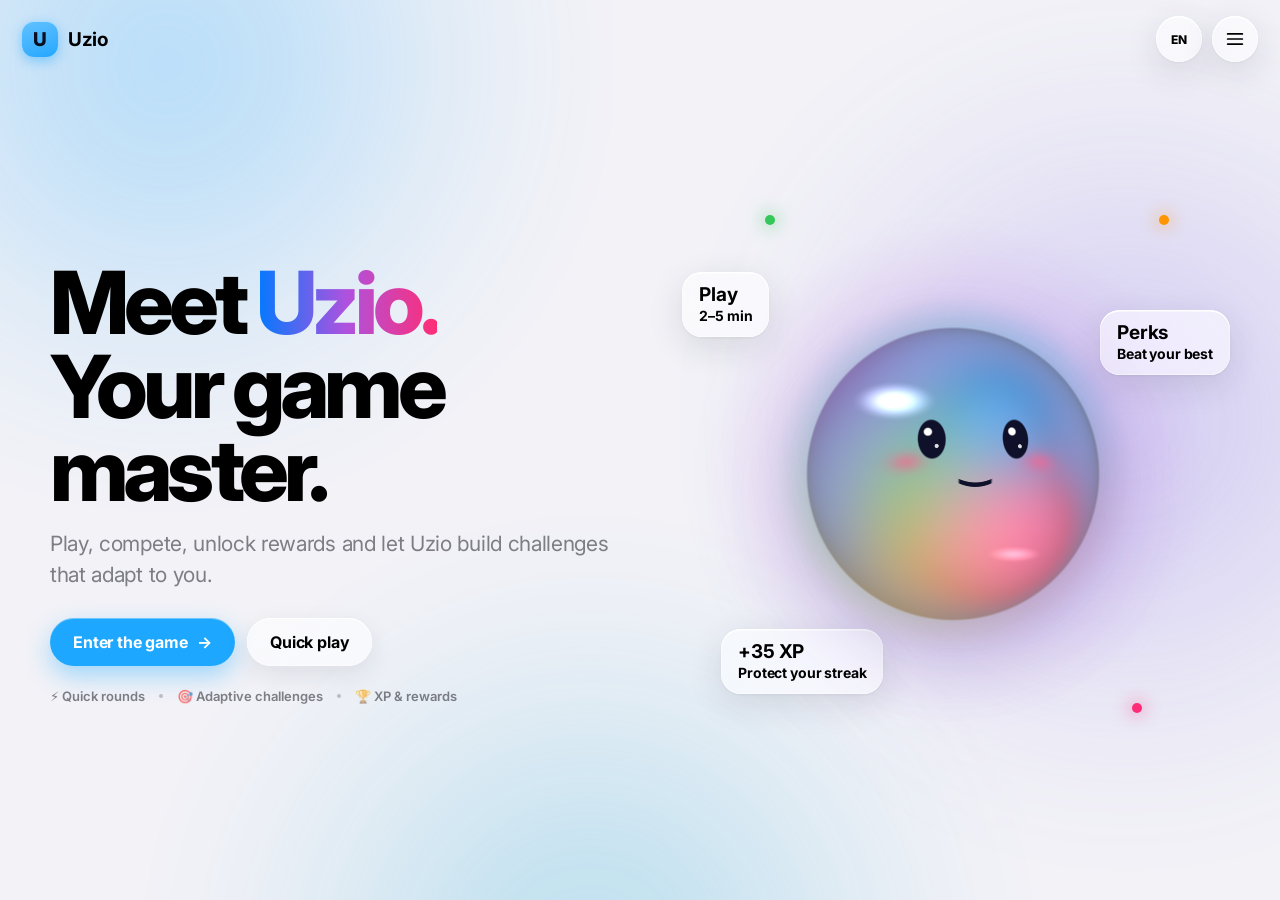
==== commit 2a9e28a7: "Make the orb a site-aware chat assistant Clicking the orb now opens a chat panel on the landing page" ====
--- a/index.html
+++ b/index.html
@@ -10,6 +10,7 @@
 <link rel="stylesheet" href="https://fonts.googleapis.com/css2?family=Inter:wght@400;500;600;700;800&display=swap">
 <script>try{var t=localStorage.getItem('uzio-theme');if(t==='light'||t==='dark')document.documentElement.setAttribute('data-theme',t)}catch(e){}</script>
 <link rel="stylesheet" href="landing.css">
+<link rel="stylesheet" href="uzio-ai.css">
 </head>
 <body>
 <div class="wallpaper" aria-hidden="true"><i></i><i></i><i></i></div>
@@ -65,5 +66,6 @@
   </main>
 </div>
 <script src="landing.js"></script>
+<script src="uzio-ai.js"></script>
 </body>
 </html>
--- a/uzio-ai.css
+++ b/uzio-ai.css
@@ -0,0 +1,107 @@
+/* Uzio AI chat panel. Uses the site's own theme variables, so light/dark and accent colours just work. */
+.uai {
+  --uai-accent: var(--accent, #007AFF);
+  position: fixed; z-index: 90;
+  right: max(14px, env(safe-area-inset-right, 0px));
+  bottom: calc(18px + env(safe-area-inset-bottom, 0px));
+  width: min(400px, calc(100vw - 28px));
+  height: min(620px, calc(100dvh - 40px));
+  display: flex; flex-direction: column; overflow: hidden;
+  border-radius: 28px;
+  color: var(--fg, #000); font-family: inherit;
+  background: color-mix(in srgb, var(--card, #fff) 80%, transparent);
+  -webkit-backdrop-filter: blur(34px) saturate(1.8); backdrop-filter: blur(34px) saturate(1.8);
+  box-shadow: inset 0 0 0 .5px var(--glass-edge, rgba(255, 255, 255, .7)), inset 0 1.5px 0 var(--spec, rgba(255, 255, 255, .9)),
+    var(--glass-shadow, 0 10px 34px rgba(30, 30, 60, .14)), 0 24px 60px color-mix(in srgb, var(--uai-accent) 16%, transparent);
+  transform-origin: 90% 100%;
+  opacity: 0; visibility: hidden; transform: translateY(18px) scale(.92);
+  transition: opacity .25s ease, transform .45s cubic-bezier(.32, 1.25, .45, 1), visibility 0s linear .45s;
+}
+.uai--hub { bottom: calc(112px + env(safe-area-inset-bottom, 0px)); height: min(620px, calc(100dvh - 140px)); }
+.uai.open { opacity: 1; visibility: visible; transform: none; transition-delay: 0s; }
+
+.uai-head { display: flex; align-items: center; gap: 12px; padding: 14px 12px 12px 16px; border-bottom: .5px solid var(--sep, rgba(60, 60, 67, .2)); }
+.uai-av {
+  flex: none; width: 38px; height: 38px; border-radius: 50%;
+  background: radial-gradient(circle at 32% 28%, rgba(255, 255, 255, .85), rgba(255, 255, 255, 0) 38%),
+    conic-gradient(from 20deg, #1ea7ff, #b44dff, #ff2d75, #ffa11a, #b8ff1f, #1ea7ff);
+  box-shadow: 0 4px 14px color-mix(in srgb, var(--uai-accent) 40%, transparent);
+  animation: uaiSpin 9s linear infinite;
+}
+.uai-id { flex: 1; min-width: 0; display: grid; gap: 1px; }
+.uai-id b { font-size: 17px; font-weight: 700; letter-spacing: -.02em; }
+.uai-id small { font-size: 12.5px; color: var(--fg2, rgba(60, 60, 67, .62)); white-space: nowrap; overflow: hidden; text-overflow: ellipsis; }
+.uai-ib {
+  flex: none; width: 34px; height: 34px; display: grid; place-items: center; border: 0; border-radius: 50%; cursor: pointer;
+  background: var(--fill, rgba(120, 120, 128, .12)); color: var(--fg, #000); transition: transform .3s cubic-bezier(.32, 1.25, .45, 1), background .2s;
+}
+.uai-ib:hover { background: var(--fill2, rgba(120, 120, 128, .2)); transform: scale(1.08); }
+.uai-ib svg { width: 17px; height: 17px; fill: none; stroke: currentColor; stroke-width: 2.2; stroke-linecap: round; stroke-linejoin: round; }
+
+.uai-log { flex: 1; overflow-y: auto; overscroll-behavior: contain; padding: 16px 14px 8px; display: flex; flex-direction: column; gap: 10px; scroll-behavior: smooth; }
+.uai-msg { max-width: 88%; padding: 10px 14px; border-radius: 20px; font-size: 15px; line-height: 1.42; letter-spacing: -.01em; overflow-wrap: anywhere; animation: uaiIn .35s cubic-bezier(.32, 1.25, .45, 1) both; }
+.uai-msg b { font-weight: 700; }
+.uai-msg code { font-size: .88em; padding: 1px 6px; border-radius: 6px; background: var(--fill2, rgba(120, 120, 128, .2)); }
+.uai-bot { align-self: flex-start; border-bottom-left-radius: 7px; background: var(--fill, rgba(120, 120, 128, .12)); }
+.uai-me { align-self: flex-end; border-bottom-right-radius: 7px; color: #fff; background: linear-gradient(160deg, color-mix(in srgb, var(--uai-accent) 75%, #fff), var(--uai-accent)); box-shadow: 0 6px 16px color-mix(in srgb, var(--uai-accent) 32%, transparent); }
+.uai-typing { display: flex; gap: 5px; padding: 14px 16px; }
+.uai-typing i { width: 7px; height: 7px; border-radius: 50%; background: var(--fg2, rgba(60, 60, 67, .6)); animation: uaiDot 1s ease-in-out infinite; }
+.uai-typing i:nth-child(2) { animation-delay: .15s; }
+.uai-typing i:nth-child(3) { animation-delay: .3s; }
+
+.uai-extra { margin-top: 10px; }
+.uai-actions { display: flex; flex-wrap: wrap; gap: 8px; }
+.uai-go {
+  display: inline-flex; align-items: center; gap: 6px; padding: 8px 14px; border: 0; border-radius: 99px; cursor: pointer;
+  font: inherit; font-size: 14px; font-weight: 650; color: #fff; background: var(--uai-accent);
+  box-shadow: inset 0 1px 0 rgba(255, 255, 255, .35), 0 6px 14px color-mix(in srgb, var(--uai-accent) 36%, transparent);
+  transition: transform .3s cubic-bezier(.32, 1.25, .45, 1);
+}
+.uai-go:hover { transform: translateY(-1px) scale(1.03); }
+
+.uai-chips { display: flex; gap: 8px; padding: 6px 14px 10px; overflow-x: auto; scrollbar-width: none; min-height: 0; }
+.uai-chips::-webkit-scrollbar { display: none; }
+.uai-chips:empty { display: none; }
+.uai-chip {
+  flex: none; padding: 8px 14px; border: 0; border-radius: 99px; cursor: pointer; font: inherit; font-size: 14px; font-weight: 600; white-space: nowrap;
+  color: color-mix(in srgb, var(--uai-accent) 85%, var(--fg, #000)); background: color-mix(in srgb, var(--uai-accent) 14%, transparent);
+  transition: transform .3s cubic-bezier(.32, 1.25, .45, 1), background .2s; animation: uaiIn .4s cubic-bezier(.32, 1.25, .45, 1) both;
+}
+.uai-chip:hover { background: color-mix(in srgb, var(--uai-accent) 24%, transparent); transform: translateY(-1px); }
+
+.uai-form { display: flex; gap: 8px; padding: 6px 12px calc(12px + env(safe-area-inset-bottom, 0px) * 0); align-items: center; }
+.uai-input {
+  flex: 1; min-width: 0; height: 44px; padding: 0 16px; border: 0; border-radius: 99px; outline: none;
+  font: inherit; font-size: 16px; color: var(--fg, #000); background: var(--fill, rgba(120, 120, 128, .12));
+  transition: box-shadow .25s;
+}
+.uai-input::placeholder { color: var(--fg2, rgba(60, 60, 67, .55)); }
+.uai-input:focus { box-shadow: 0 0 0 3px color-mix(in srgb, var(--uai-accent) 40%, transparent); }
+.uai-send {
+  flex: none; width: 44px; height: 44px; display: grid; place-items: center; border: 0; border-radius: 50%; cursor: pointer; color: #fff;
+  background: var(--uai-accent); box-shadow: 0 6px 16px color-mix(in srgb, var(--uai-accent) 40%, transparent);
+  transition: transform .3s cubic-bezier(.32, 1.25, .45, 1), opacity .2s;
+}
+.uai-send:hover:not(:disabled) { transform: scale(1.08); }
+.uai-send:disabled { opacity: .35; cursor: default; box-shadow: none; }
+.uai-send svg { width: 20px; height: 20px; fill: none; stroke: currentColor; stroke-width: 2.4; stroke-linecap: round; stroke-linejoin: round; }
+.uai :focus-visible { outline: 3px solid color-mix(in srgb, var(--uai-accent) 70%, transparent); outline-offset: 2px; }
+
+/* the orb glows a little while the chat is open */
+.uzio-orb.uai-active .orb-body { filter: drop-shadow(0 0 22px color-mix(in srgb, var(--accent, #007AFF) 55%, transparent)); }
+.uzio-orb.uai-active .orb-label { opacity: 0 !important; }
+
+@keyframes uaiIn { from { opacity: 0; transform: translateY(8px) scale(.96); } to { opacity: 1; transform: none; } }
+@keyframes uaiDot { 0%, 80%, 100% { transform: translateY(0); opacity: .4; } 40% { transform: translateY(-5px); opacity: 1; } }
+@keyframes uaiSpin { to { filter: hue-rotate(360deg); } }
+
+/* landing page: the orb isn't fixed there, so the panel docks bottom-right */
+@media (max-width: 640px) {
+  .uai { right: 10px; width: calc(100vw - 20px); border-radius: 26px; }
+  .uai--hub { height: min(640px, calc(100dvh - 130px)); }
+  .uai:not(.uai--hub) { height: min(640px, calc(100dvh - 24px)); bottom: calc(10px + env(safe-area-inset-bottom, 0px)); }
+}
+@media (prefers-reduced-motion: reduce) {
+  .uai, .uai-msg, .uai-chip { transition: opacity .15s linear; animation: none; transform: none; }
+  .uai-av, .uai-typing i { animation: none; }
+}
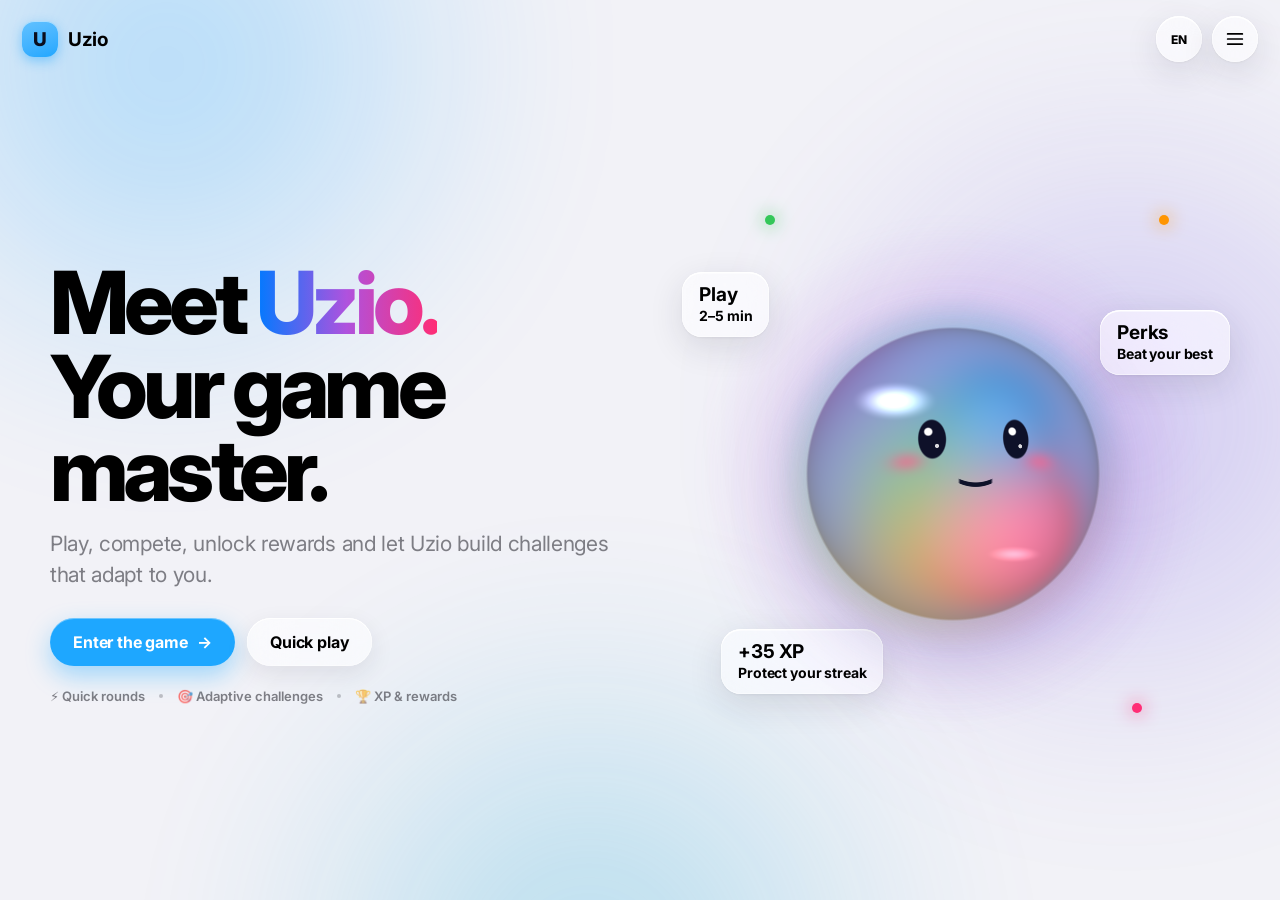
==== commit ff961516: "Update index.html" ====
--- a/index.html
+++ b/index.html
@@ -11,6 +11,7 @@
 <script>try{var t=localStorage.getItem('uzio-theme');if(t==='light'||t==='dark')document.documentElement.setAttribute('data-theme',t)}catch(e){}</script>
 <link rel="stylesheet" href="landing.css">
 <link rel="stylesheet" href="uzio-ai.css">
+<link rel="stylesheet" href="uzio-cursor.css">
 </head>
 <body>
 <div class="wallpaper" aria-hidden="true"><i></i><i></i><i></i></div>
@@ -66,6 +67,7 @@
   </main>
 </div>
 <script src="landing.js"></script>
+<script src="uzio-cursor.js"></script>
 <script src="uzio-ai.js"></script>
 </body>
 </html>
--- a/uzio-ai.css
+++ b/uzio-ai.css
@@ -2,8 +2,8 @@
 .uai {
   --uai-accent: var(--accent, #007AFF);
   position: fixed; z-index: 90;
-  right: max(14px, env(safe-area-inset-right, 0px));
-  bottom: calc(18px + env(safe-area-inset-bottom, 0px));
+  right: var(--uai-r, max(14px, env(safe-area-inset-right, 0px)));
+  bottom: var(--uai-b, calc(18px + env(safe-area-inset-bottom, 0px)));
   width: min(400px, calc(100vw - 28px));
   height: min(620px, calc(100dvh - 40px));
   display: flex; flex-direction: column; overflow: hidden;
@@ -17,17 +17,24 @@
   opacity: 0; visibility: hidden; transform: translateY(18px) scale(.92);
   transition: opacity .25s ease, transform .45s cubic-bezier(.32, 1.25, .45, 1), visibility 0s linear .45s;
 }
-.uai--hub { bottom: calc(112px + env(safe-area-inset-bottom, 0px)); height: min(620px, calc(100dvh - 140px)); }
+/* on the game hub the chat grows from the exact spot where the orb sits (--uai-r / --uai-b are measured in JS) */
+.uai--hub { height: min(620px, calc(100dvh - var(--uai-b, 18px) - 84px)); }
 .uai.open { opacity: 1; visibility: visible; transform: none; transition-delay: 0s; }
 
 .uai-head { display: flex; align-items: center; gap: 12px; padding: 14px 12px 12px 16px; border-bottom: .5px solid var(--sep, rgba(60, 60, 67, .2)); }
-.uai-av {
-  flex: none; width: 38px; height: 38px; border-radius: 50%;
-  background: radial-gradient(circle at 32% 28%, rgba(255, 255, 255, .85), rgba(255, 255, 255, 0) 38%),
-    conic-gradient(from 20deg, #1ea7ff, #b44dff, #ff2d75, #ffa11a, #b8ff1f, #1ea7ff);
-  box-shadow: 0 4px 14px color-mix(in srgb, var(--uai-accent) 40%, transparent);
-  animation: uaiSpin 9s linear infinite;
+/* the header slot holds the real Uzio orb (moved here from the page when the chat opens) */
+.uai-av { position: relative; flex: none; width: 64px; height: 64px; margin: -10px -4px -10px -8px; }
+.uai-av .orb-body, .uai-fly .orb-body {
+  position: absolute; inset: 0; width: 100%; height: 100%; animation: none;
+  filter: drop-shadow(0 4px 8px var(--orb-shadow, rgba(60, 70, 150, .25)));
 }
+/* welcome window: the real orb replaces the old "U" badge */
+.onb-orb.has-orb { overflow: visible; background: none; box-shadow: none; animation: none; }
+.onb-orb.has-orb::before, .onb-orb.has-orb > span:not(.orb-body) { display: none; }
+.onb-orb .orb-body { position: absolute; inset: -14px; width: auto; height: auto; animation: none; filter: drop-shadow(0 8px 14px var(--orb-shadow, rgba(60, 70, 150, .25))); }
+.uai-av canvas, .uai-fly canvas, .onb-orb canvas { display: block; width: 100%; height: 100%; }
+.uai-fly { position: fixed; z-index: 95; margin: 0; pointer-events: none; transform-origin: 0 0; }
+.uai-fly.no-gl canvas, .uai-av.no-gl canvas, .onb-orb.no-gl canvas { background: conic-gradient(from 0deg, #1ea7ff, #ff2d75, #b8ff1f, #b44dff, #ffa11a, #1ea7ff); clip-path: circle(37%); }
 .uai-id { flex: 1; min-width: 0; display: grid; gap: 1px; }
 .uai-id b { font-size: 17px; font-weight: 700; letter-spacing: -.02em; }
 .uai-id small { font-size: 12.5px; color: var(--fg2, rgba(60, 60, 67, .62)); white-space: nowrap; overflow: hidden; text-overflow: ellipsis; }
@@ -77,6 +84,17 @@
 }
 .uai-input::placeholder { color: var(--fg2, rgba(60, 60, 67, .55)); }
 .uai-input:focus { box-shadow: 0 0 0 3px color-mix(in srgb, var(--uai-accent) 40%, transparent); }
+.uai-mic {
+  flex: none; width: 44px; height: 44px; display: grid; place-items: center; border: 0; border-radius: 50%; cursor: pointer;
+  color: var(--fg, #000); background: var(--fill, rgba(120, 120, 128, .12));
+  transition: transform .3s cubic-bezier(.32, 1.25, .45, 1), background .2s, color .2s;
+}
+.uai-mic:disabled { opacity: .35; cursor: default; }
+.uai-mic:hover:not(:disabled) { transform: scale(1.08); background: var(--fill2, rgba(120, 120, 128, .2)); }
+.uai-mic svg { width: 21px; height: 21px; fill: none; stroke: currentColor; stroke-width: 2.1; stroke-linecap: round; stroke-linejoin: round; }
+.uai-mic.on, .uai-mic.on:hover:not(:disabled) { color: #fff; background: #ff3b30; animation: uaiPulse 1.4s ease-out infinite; }
+.uai-listening .uai-input { box-shadow: 0 0 0 3px rgba(255, 59, 48, .35); }
+@keyframes uaiPulse { 0% { box-shadow: 0 0 0 0 rgba(255, 59, 48, .5); } 100% { box-shadow: 0 0 0 14px rgba(255, 59, 48, 0); } }
 .uai-send {
   flex: none; width: 44px; height: 44px; display: grid; place-items: center; border: 0; border-radius: 50%; cursor: pointer; color: #fff;
   background: var(--uai-accent); box-shadow: 0 6px 16px color-mix(in srgb, var(--uai-accent) 40%, transparent);
@@ -88,20 +106,19 @@
 .uai :focus-visible { outline: 3px solid color-mix(in srgb, var(--uai-accent) 70%, transparent); outline-offset: 2px; }
 
 /* the orb glows a little while the chat is open */
-.uzio-orb.uai-active .orb-body { filter: drop-shadow(0 0 22px color-mix(in srgb, var(--accent, #007AFF) 55%, transparent)); }
+.uzio-orb.uai-active { pointer-events: none; }
 .uzio-orb.uai-active .orb-label { opacity: 0 !important; }
 
 @keyframes uaiIn { from { opacity: 0; transform: translateY(8px) scale(.96); } to { opacity: 1; transform: none; } }
 @keyframes uaiDot { 0%, 80%, 100% { transform: translateY(0); opacity: .4; } 40% { transform: translateY(-5px); opacity: 1; } }
-@keyframes uaiSpin { to { filter: hue-rotate(360deg); } }
 
 /* landing page: the orb isn't fixed there, so the panel docks bottom-right */
 @media (max-width: 640px) {
-  .uai { right: 10px; width: calc(100vw - 20px); border-radius: 26px; }
-  .uai--hub { height: min(640px, calc(100dvh - 130px)); }
+  .uai { right: var(--uai-r, 10px); width: calc(100vw - 20px - (var(--uai-r, 10px) - 10px)); border-radius: 26px; }
+  .uai--hub { height: min(640px, calc(100dvh - var(--uai-b, 18px) - 84px)); }
   .uai:not(.uai--hub) { height: min(640px, calc(100dvh - 24px)); bottom: calc(10px + env(safe-area-inset-bottom, 0px)); }
 }
 @media (prefers-reduced-motion: reduce) {
   .uai, .uai-msg, .uai-chip { transition: opacity .15s linear; animation: none; transform: none; }
-  .uai-av, .uai-typing i { animation: none; }
+  .uai-typing i, .uai-mic.on { animation: none; }
 }
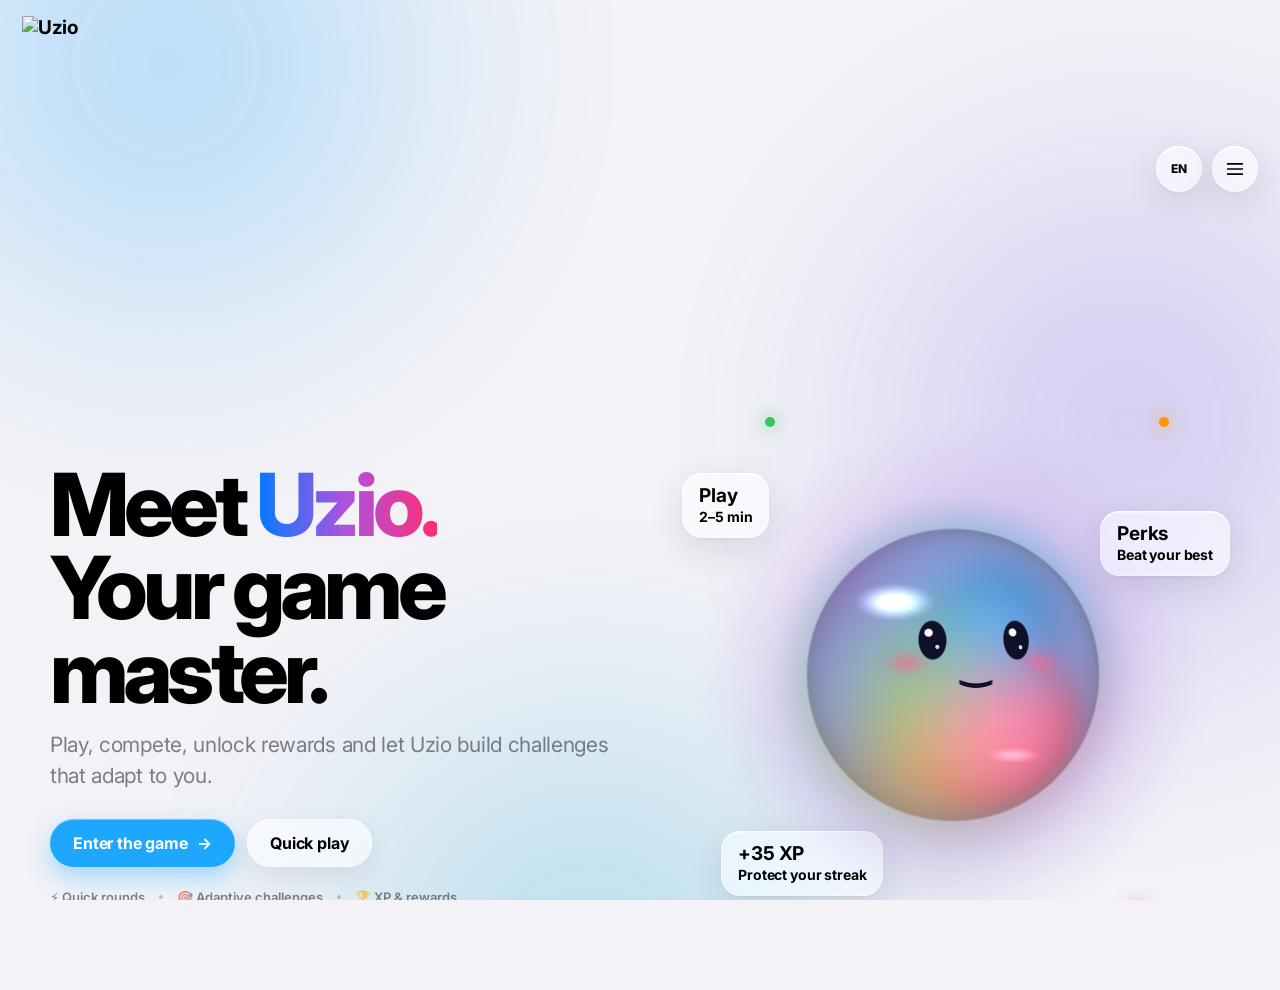
==== commit 7e352587: "Update index.html" ====
--- a/index.html
+++ b/index.html
@@ -4,6 +4,9 @@
 <meta charset="utf-8">
 <meta name="viewport" content="width=device-width,initial-scale=1,viewport-fit=cover">
 <title>Uzio</title>
+<link rel="icon" type="image/png" sizes="32x32" href="assets/favicon-32.png">
+<link rel="icon" type="image/png" sizes="192x192" href="assets/favicon-192.png">
+<link rel="apple-touch-icon" href="assets/apple-touch-icon.png">
 <meta name="theme-color" content="#f2f2f7">
 <link rel="preconnect" href="https://fonts.googleapis.com">
 <link rel="preconnect" href="https://fonts.gstatic.com" crossorigin>
@@ -17,7 +20,7 @@
 <div class="wallpaper" aria-hidden="true"><i></i><i></i><i></i></div>
 <div class="shell">
   <header class="topbar">
-    <a class="brand" href="#" aria-label="Uzio"><span class="brand-mark">U</span><span>Uzio</span></a>
+    <a class="brand" href="#" aria-label="Uzio"><img class="brand-logo" src="assets/uzio-logo.png" alt="Uzio" width="1000" height="305"></a>
     <div class="actions">
       <div class="pop" id="langPop">
         <button class="round-btn glass lang-btn" id="langBtn" type="button" aria-expanded="false" aria-controls="langMenu"><span id="langCode">EN</span></button>
--- a/uzio-cursor.css
+++ b/uzio-cursor.css
@@ -0,0 +1,50 @@
+/* Uzio cursors: a neon-teal arrow, a pointing hand, a text beam and a loading ring.
+   Pure CSS (SVG data URIs), so there is no lag. The spinning loading ring is added by uzio-cursor.js.
+   To go back to the system cursors, set  <html data-cursor="system">. */
+:root:not([data-cursor="system"]) {
+  --uz-arrow: url("data:image/svg+xml,%3Csvg xmlns=%22http://www.w3.org/2000/svg%22 width=%2232%22 height=%2232%22 viewBox=%220 0 32 32%22%3E%3Cdefs%3E%3ClinearGradient id=%22g%22 gradientUnits=%22userSpaceOnUse%22 x1=%226%22 y1=%224%22 x2=%2222%22 y2=%2226%22%3E%3Cstop offset=%220%22 stop-color=%22%23b8fff6%22/%3E%3Cstop offset=%22.45%22 stop-color=%22%2319f0d8%22/%3E%3Cstop offset=%221%22 stop-color=%22%2300b9d4%22/%3E%3C/linearGradient%3E%3Cfilter id=%22s%22 x=%22-30%25%22 y=%22-30%25%22 width=%22170%25%22 height=%22170%25%22%3E%3CfeDropShadow dx=%220%22 dy=%22.6%22 stdDeviation=%22.8%22 flood-color=%22%2300e5cc%22 flood-opacity=%22.55%22/%3E%3C/filter%3E%3Cpath id=%22p%22 d=%22M5.2 3.6 L27 15.3 Q28.2 16 26.9 16.7 C21.2 19 16 22.6 12.7 28 Q11.9 29.2 11.3 27.9 L3.9 5 Q3.6 3.9 5.2 3.6 Z%22/%3E%3C/defs%3E%3Cg filter=%22url(%23s)%22%3E%3Cuse href=%22%23p%22 fill=%22none%22 stroke=%22%23fff%22 stroke-width=%223.6%22 stroke-linejoin=%22round%22/%3E%3Cuse href=%22%23p%22 fill=%22%2306404a%22 stroke=%22%2306404a%22 stroke-width=%221.8%22 stroke-linejoin=%22round%22/%3E%3Cuse href=%22%23p%22 fill=%22url(%23g)%22/%3E%3C/g%3E%3Cpath d=%22M6.4 8.4 L10.4 22%22 fill=%22none%22 stroke=%22%23fff%22 stroke-opacity=%22.65%22 stroke-width=%221.1%22 stroke-linecap=%22round%22/%3E%3C/svg%3E") 5 4, default;
+  --uz-hand: url("data:image/svg+xml,%3Csvg xmlns=%22http://www.w3.org/2000/svg%22 width=%2232%22 height=%2232%22 viewBox=%220 0 32 32%22%3E%3Cdefs%3E%3ClinearGradient id=%22g%22 gradientUnits=%22userSpaceOnUse%22 x1=%228%22 y1=%223%22 x2=%2224%22 y2=%2229%22%3E%3Cstop offset=%220%22 stop-color=%22%23b8fff6%22/%3E%3Cstop offset=%22.5%22 stop-color=%22%2319f0d8%22/%3E%3Cstop offset=%221%22 stop-color=%22%2300b9d4%22/%3E%3C/linearGradient%3E%3Cfilter id=%22s%22 x=%22-30%25%22 y=%22-30%25%22 width=%22170%25%22 height=%22170%25%22%3E%3CfeDropShadow dx=%220%22 dy=%22.6%22 stdDeviation=%22.8%22 flood-color=%22%2300e5cc%22 flood-opacity=%22.55%22/%3E%3C/filter%3E%3Cg id=%22h%22%3E%3Crect x=%2211%22 y=%222.6%22 width=%225.2%22 height=%2218%22 rx=%222.6%22/%3E%3Crect x=%2216%22 y=%2211%22 width=%224.6%22 height=%2213%22 rx=%222.3%22/%3E%3Crect x=%2220.4%22 y=%2211.8%22 width=%224.4%22 height=%2212%22 rx=%222.2%22/%3E%3Crect x=%2224.6%22 y=%2213.4%22 width=%224%22 height=%2210.6%22 rx=%222%22/%3E%3Crect x=%228.4%22 y=%2215.4%22 width=%2220.2%22 height=%2213.4%22 rx=%226.4%22/%3E%3Crect x=%223.4%22 y=%2214.8%22 width=%225.4%22 height=%2211%22 rx=%222.7%22 transform=%22rotate(-26 6 20)%22/%3E%3C/g%3E%3C/defs%3E%3Cg filter=%22url(%23s)%22%3E%3Cuse href=%22%23h%22 fill=%22none%22 stroke=%22%23fff%22 stroke-width=%224.2%22 stroke-linejoin=%22round%22/%3E%3Cuse href=%22%23h%22 fill=%22%2306404a%22 stroke=%22%2306404a%22 stroke-width=%222%22 stroke-linejoin=%22round%22/%3E%3Cuse href=%22%23h%22 fill=%22url(%23g)%22/%3E%3C/g%3E%3Cpath d=%22M13 5.4V13%22 stroke=%22%23fff%22 stroke-opacity=%22.7%22 stroke-width=%221.2%22 stroke-linecap=%22round%22/%3E%3Cpath d=%22M18.3 14V19M22.6 14.6V19.6M26.6 16V20.4%22 stroke=%22%2306404a%22 stroke-opacity=%22.45%22 stroke-width=%221%22 stroke-linecap=%22round%22/%3E%3C/svg%3E") 13 3, pointer;
+  --uz-wait: url("data:image/svg+xml,%3Csvg xmlns=%22http://www.w3.org/2000/svg%22 width=%2232%22 height=%2232%22 viewBox=%220 0 32 32%22%3E%3Cdefs%3E%3ClinearGradient id=%22g%22 gradientUnits=%22userSpaceOnUse%22 x1=%227%22 y1=%228%22 x2=%2225%22 y2=%2224%22%3E%3Cstop offset=%220%22 stop-color=%22%23b8fff6%22/%3E%3Cstop offset=%22.5%22 stop-color=%22%2319f0d8%22/%3E%3Cstop offset=%221%22 stop-color=%22%2300b9d4%22/%3E%3C/linearGradient%3E%3Cfilter id=%22s%22 x=%22-30%25%22 y=%22-30%25%22 width=%22160%25%22 height=%22160%25%22%3E%3CfeDropShadow dx=%220%22 dy=%22.6%22 stdDeviation=%22.8%22 flood-color=%22%2300e5cc%22 flood-opacity=%22.55%22/%3E%3C/filter%3E%3C/defs%3E%3Cg filter=%22url(%23s)%22%3E%3Ccircle cx=%2216%22 cy=%2216%22 r=%229%22 fill=%22none%22 stroke=%22%23fff%22 stroke-width=%227.4%22/%3E%3Ccircle cx=%2216%22 cy=%2216%22 r=%229%22 fill=%22none%22 stroke=%22%2306404a%22 stroke-width=%225.2%22/%3E%3Ccircle cx=%2216%22 cy=%2216%22 r=%229%22 fill=%22none%22 stroke=%22url(%23g)%22 stroke-width=%223%22 stroke-linecap=%22round%22 stroke-dasharray=%2239 17.6%22 transform=%22rotate(-90 16 16)%22/%3E%3C/g%3E%3C/svg%3E") 16 16, wait;
+  --uz-text: url("data:image/svg+xml,%3Csvg xmlns=%22http://www.w3.org/2000/svg%22 width=%2232%22 height=%2232%22 viewBox=%220 0 32 32%22%3E%3Cdefs%3E%3ClinearGradient id=%22g%22 gradientUnits=%22userSpaceOnUse%22 x1=%2216%22 y1=%225%22 x2=%2216%22 y2=%2227%22%3E%3Cstop offset=%220%22 stop-color=%22%23b8fff6%22/%3E%3Cstop offset=%22.5%22 stop-color=%22%2319f0d8%22/%3E%3Cstop offset=%221%22 stop-color=%22%2300b9d4%22/%3E%3C/linearGradient%3E%3Cfilter id=%22s%22 x=%22-60%25%22 y=%22-20%25%22 width=%22220%25%22 height=%22140%25%22%3E%3CfeDropShadow dx=%220%22 dy=%22.6%22 stdDeviation=%22.8%22 flood-color=%22%2300e5cc%22 flood-opacity=%22.55%22/%3E%3C/filter%3E%3Cpath id=%22t%22 d=%22M11.5 5.5H20.5M16 5.5V26.5M11.5 26.5H20.5%22/%3E%3C/defs%3E%3Cg filter=%22url(%23s)%22 fill=%22none%22 stroke-linecap=%22round%22 stroke-linejoin=%22round%22%3E%3Cuse href=%22%23t%22 stroke=%22%23fff%22 stroke-width=%225.6%22/%3E%3Cuse href=%22%23t%22 stroke=%22%2306404a%22 stroke-width=%223.6%22/%3E%3Cuse href=%22%23t%22 stroke=%22url(%23g)%22 stroke-width=%221.8%22/%3E%3C/g%3E%3C/svg%3E") 16 16, text;
+}
+
+:root:not([data-cursor="system"]),
+:root:not([data-cursor="system"]) body { cursor: var(--uz-arrow); }
+
+/* the hand: anything you can click */
+:root:not([data-cursor="system"]) :is(
+  a[href], button, [role="button"], [role="tab"], [role="option"], summary, label[for], select,
+  input[type="checkbox"], input[type="radio"], input[type="range"], input[type="submit"], input[type="button"],
+  [data-act], [data-view], [data-go], [data-id], [data-onb], [data-level], [data-int], [data-lang], .perk-item, .switch, .uzio-orb,
+  button *, a[href] *, [role="button"] *, .uzio-orb *
+) { cursor: var(--uz-hand) !important; }
+
+/* the text beam: anywhere you can type */
+:root:not([data-cursor="system"]) :is(
+  input:not([type="checkbox"]):not([type="radio"]):not([type="range"]):not([type="submit"]):not([type="button"]):not([type="color"]):not([type="file"]),
+  textarea, [contenteditable="true"]
+) { cursor: var(--uz-text) !important; }
+
+/* things you can't click right now keep the plain arrow */
+:root:not([data-cursor="system"]) :is(button:disabled, button:disabled *, input:disabled, select:disabled, [aria-disabled="true"], [aria-disabled="true"] *) { cursor: var(--uz-arrow) !important; }
+
+/* the loading ring, for anything marked busy */
+:root:not([data-cursor="system"]) :is([aria-busy="true"], [aria-busy="true"] *) { cursor: var(--uz-wait) !important; }
+
+/* while the page or Uzio is busy, a spinning ring trails the cursor (positioned by uzio-cursor.js) */
+.uz-loader {
+  position: fixed; left: 0; top: 0; z-index: 2147483000; width: 22px; height: 22px; margin: 0;
+  pointer-events: none; opacity: 0; transition: opacity .25s ease; will-change: transform;
+  filter: drop-shadow(0 0 3px rgba(0, 229, 204, .6)) drop-shadow(0 1px 2px rgba(6, 64, 74, .35));
+}
+.uz-loader.on { opacity: 1; }
+.uz-loader::before { content: ""; position: absolute; inset: 0; border-radius: 50%; border: 4px solid rgba(255, 255, 255, .88); box-sizing: border-box; }
+.uz-loader i {
+  position: absolute; inset: 0; display: block; border-radius: 50%;
+  background: conic-gradient(from 0deg, rgba(25, 240, 216, 0) 0%, #7dfff0 30%, #19f0d8 62%, #00b9d4 100%);
+  -webkit-mask: radial-gradient(farthest-side, transparent calc(100% - 4.5px), #000 calc(100% - 4px));
+          mask: radial-gradient(farthest-side, transparent calc(100% - 4.5px), #000 calc(100% - 4px));
+  animation: uzSpin .75s linear infinite;
+}
+@keyframes uzSpin { to { transform: rotate(360deg); } }
+@media (prefers-reduced-motion: reduce) { .uz-loader i { animation: none; } }
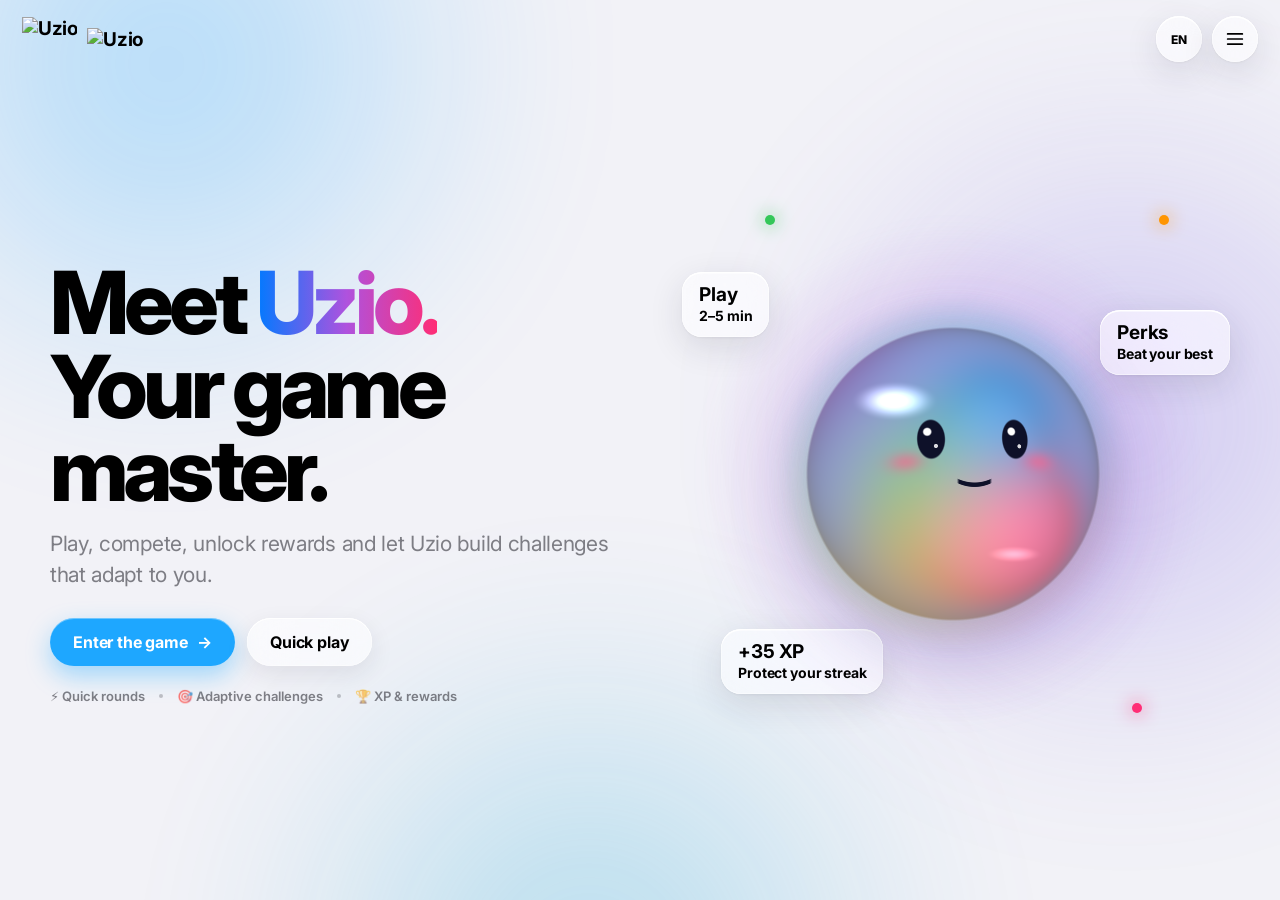
==== commit 96b999ee: "Update index.html" ====
--- a/index.html
+++ b/index.html
@@ -4,10 +4,13 @@
 <meta charset="utf-8">
 <meta name="viewport" content="width=device-width,initial-scale=1,viewport-fit=cover">
 <title>Uzio</title>
+<meta name="theme-color" content="#f2f2f7">
+<link rel="icon" href="favicon.ico" sizes="any">
 <link rel="icon" type="image/png" sizes="32x32" href="assets/favicon-32.png">
 <link rel="icon" type="image/png" sizes="192x192" href="assets/favicon-192.png">
 <link rel="apple-touch-icon" href="assets/apple-touch-icon.png">
-<meta name="theme-color" content="#f2f2f7">
+<meta property="og:title" content="Uzio">
+<meta property="og:image" content="assets/uzio-logo.png">
 <link rel="preconnect" href="https://fonts.googleapis.com">
 <link rel="preconnect" href="https://fonts.gstatic.com" crossorigin>
 <link rel="stylesheet" href="https://fonts.googleapis.com/css2?family=Inter:wght@400;500;600;700;800&display=swap">
@@ -20,7 +23,7 @@
 <div class="wallpaper" aria-hidden="true"><i></i><i></i><i></i></div>
 <div class="shell">
   <header class="topbar">
-    <a class="brand" href="#" aria-label="Uzio"><img class="brand-logo" src="assets/uzio-logo.png" alt="Uzio" width="1000" height="305"></a>
+    <a class="brand" href="#" aria-label="Uzio"><img class="brand-logo" src="assets/uzio-logo.png" alt="Uzio"><img class="brand-icon" src="assets/favicon-192.png" alt="Uzio"></a>
     <div class="actions">
       <div class="pop" id="langPop">
         <button class="round-btn glass lang-btn" id="langBtn" type="button" aria-expanded="false" aria-controls="langMenu"><span id="langCode">EN</span></button>
--- a/landing.css
+++ b/landing.css
@@ -27,6 +27,7 @@
 .shell{height:100dvh;display:grid;grid-template-rows:auto 1fr;padding:0 max(22px,env(safe-area-inset-right)) max(18px,env(safe-area-inset-bottom)) max(22px,env(safe-area-inset-left))}
 .topbar{position:relative;z-index:30;display:grid;grid-template-columns:1fr auto;align-items:center;padding:calc(16px + env(safe-area-inset-top)) 0 12px}
 .brand{display:flex;align-items:center;gap:10px;text-decoration:none;font-size:19px;font-weight:700;letter-spacing:-.02em;width:max-content}
+.brand-logo{display:block;height:44px;width:auto;max-width:none}
 .brand-mark{width:36px;height:36px;border-radius:12px;display:grid;place-items:center;background:linear-gradient(160deg,color-mix(in srgb,var(--accent) 70%,#fff),var(--accent));color:#0b0e1d;font-weight:800;font-size:19px;box-shadow:inset 0 1px 0 rgba(255,255,255,.5),0 4px 12px color-mix(in srgb,var(--accent) 45%,transparent)}
 .actions{display:flex;gap:10px;align-items:center}.round-btn{width:46px;height:46px;padding:0;border:0;border-radius:50%;display:grid;place-items:center;cursor:pointer;transition:transform .4s var(--spring)}.round-btn:hover{filter:brightness(1.03)}.round-btn:active{transform:scale(.92)}.round-btn svg{width:22px;height:22px;fill:none;stroke:currentColor;stroke-width:1.9;stroke-linecap:round;stroke-linejoin:round}.round-btn.lang-btn{font-size:12px;font-weight:800;letter-spacing:.04em}
 .pop{position:relative}.menu{position:absolute;right:0;top:calc(100% + 10px);width:230px;padding:8px;border-radius:26px;opacity:0;visibility:hidden;pointer-events:none;transform:translateY(-8px) scale(.92);transform-origin:top right;transition:opacity .2s ease,transform .45s var(--spring),visibility .2s}.pop.open .menu{opacity:1;visibility:visible;pointer-events:auto;transform:none}
@@ -43,7 +44,7 @@
 .bubble{position:absolute;padding:13px 17px;border-radius:20px;font-size:14px;font-weight:700;letter-spacing:-.01em;animation:bob 5s ease-in-out infinite}.bubble b{display:block;font-size:19px;line-height:1.05;margin-bottom:2px}.b1{left:1%;top:18%;animation-delay:-1s}.b2{right:0;top:24%;animation-delay:-2.4s}.b3{left:8%;bottom:15%;animation-delay:-3.2s}@keyframes bob{50%{transform:translateY(-8px) rotate(1deg)}}
 .spark{position:absolute;width:10px;height:10px;border-radius:50%;background:var(--c);box-shadow:0 0 18px var(--c);animation:tw 2.4s ease-in-out infinite alternate}.s1{--c:var(--pink);right:16%;bottom:12%}.s2{--c:var(--green);left:16%;top:9%;animation-delay:-1.1s}.s3{--c:var(--orange);right:11%;top:9%;animation-delay:-.5s}@keyframes tw{to{opacity:.25;transform:scale(.6)}}
 @media(max-width:820px){.shell{padding-left:18px;padding-right:18px}.hero{grid-template-columns:1fr;gap:0;text-align:center;padding-top:4px;padding-bottom:14px}.copy{margin:auto;z-index:2}.eyebrow{font-size:11px}h1{font-size:clamp(42px,12vw,68px);margin:12px 0 12px}.lead{font-size:16px;max-width:38ch;margin:auto}.ctas,.proof{justify-content:center}.ctas{margin-top:20px}.visual{height:36vh;min-height:245px;margin-top:-8px}.uzio-orb{width:min(56vw,280px)}.halo{width:min(70vw,350px)}.bubble{padding:9px 12px;font-size:11px;border-radius:15px}.bubble b{font-size:15px}.b1{left:4%;top:10%}.b2{right:3%;top:16%}.b3{left:10%;bottom:7%}.proof{margin-top:14px;font-size:11.5px}}
-@media(max-width:480px){.topbar{padding-top:calc(10px + env(safe-area-inset-top));padding-bottom:6px}.brand span:last-child{display:none}.round-btn{width:42px;height:42px}.hero{padding-top:0}.eyebrow{display:none}h1{font-size:clamp(40px,12.8vw,58px);margin-top:2px}.lead{font-size:14.5px;line-height:1.4}.ctas{margin-top:16px}.btn{padding:12px 18px;font-size:14px}.proof{display:none}.visual{height:38vh;min-height:220px}.uzio-orb{width:min(62vw,245px)}.b3{display:none}}
+@media(max-width:480px){.brand-logo{height:36px}.topbar{padding-top:calc(10px + env(safe-area-inset-top));padding-bottom:6px}.brand span:last-child{display:none}.round-btn{width:42px;height:42px}.hero{padding-top:0}.eyebrow{display:none}h1{font-size:clamp(40px,12.8vw,58px);margin-top:2px}.lead{font-size:14.5px;line-height:1.4}.ctas{margin-top:16px}.btn{padding:12px 18px;font-size:14px}.proof{display:none}.visual{height:38vh;min-height:220px}.uzio-orb{width:min(62vw,245px)}.b3{display:none}}
 @media(max-height:720px) and (min-width:821px){h1{font-size:clamp(44px,6vw,68px);margin:12px 0}.lead{font-size:17px}.visual{height:64vh;min-height:360px}.uzio-orb{width:min(31vw,330px)}.ctas{margin-top:20px}.proof{margin-top:14px}}
 
 /* ---------- Magnetic hover: landing page only ---------- */
